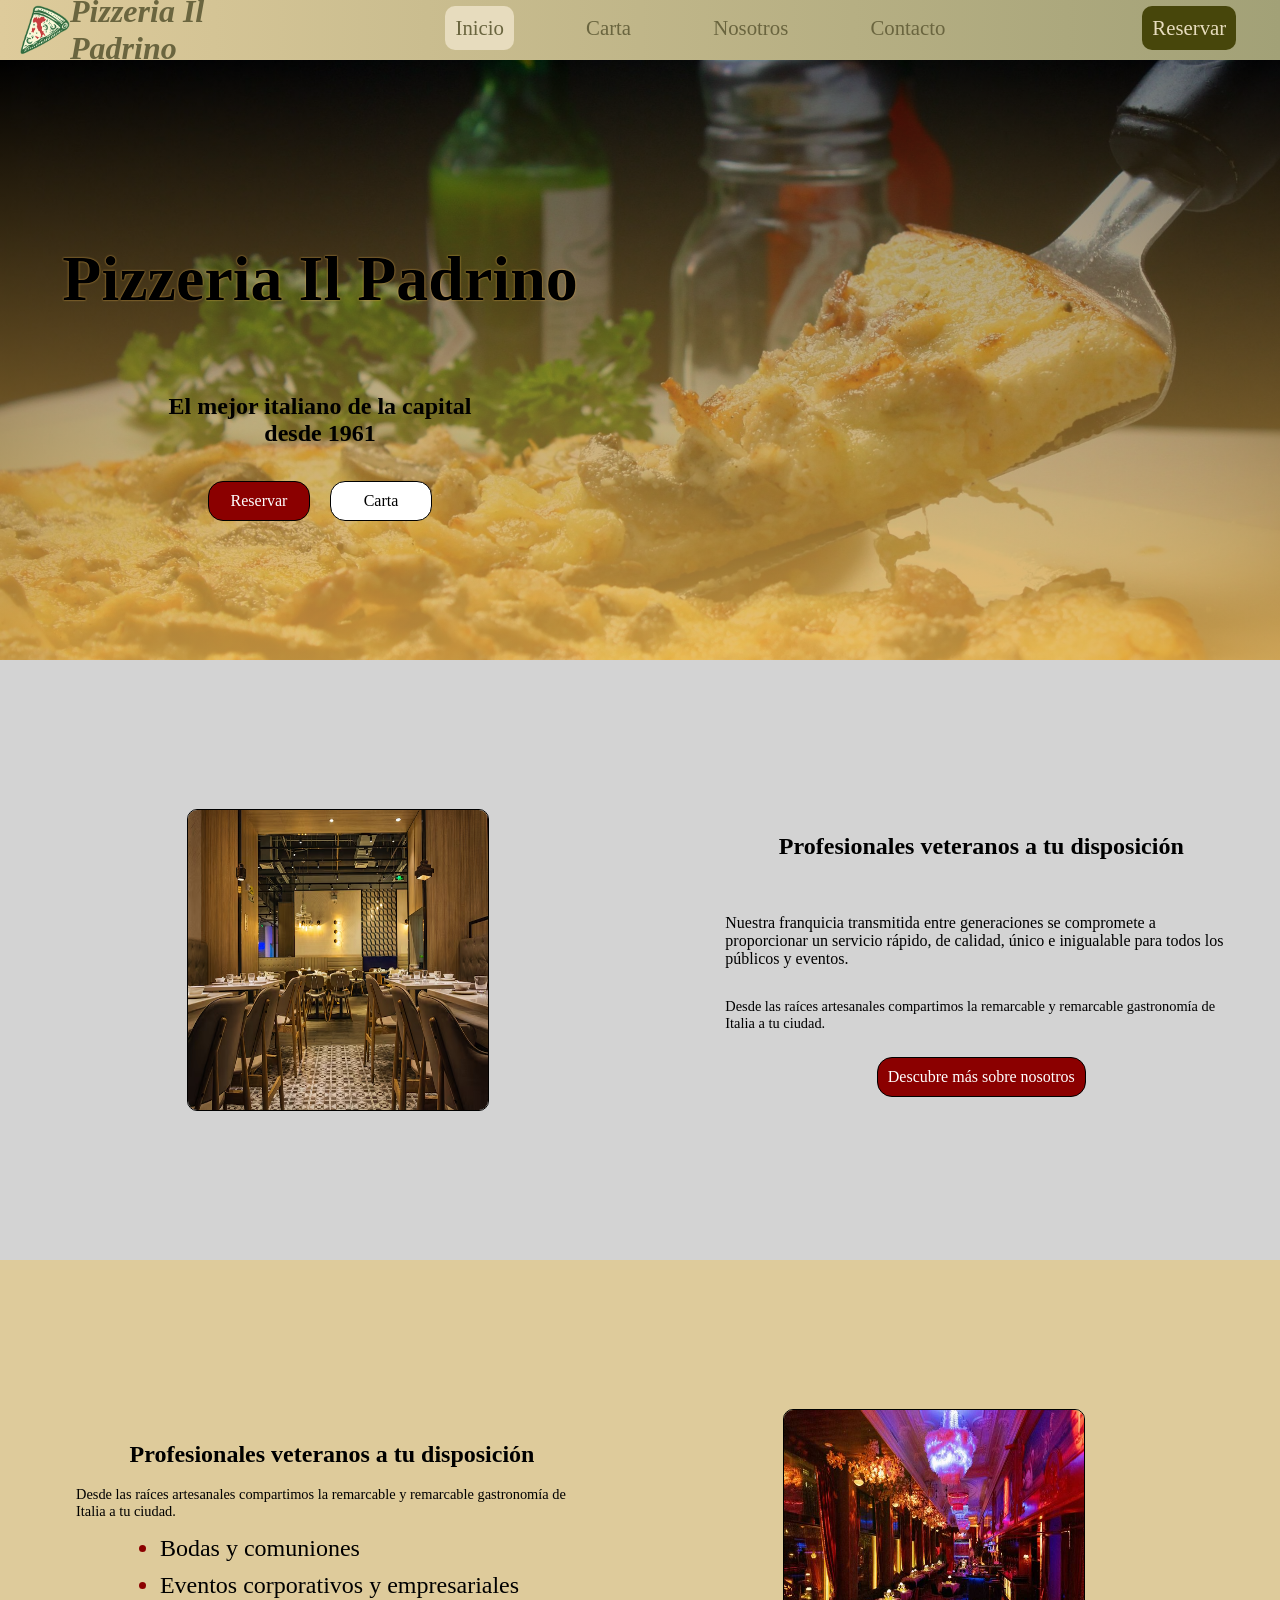
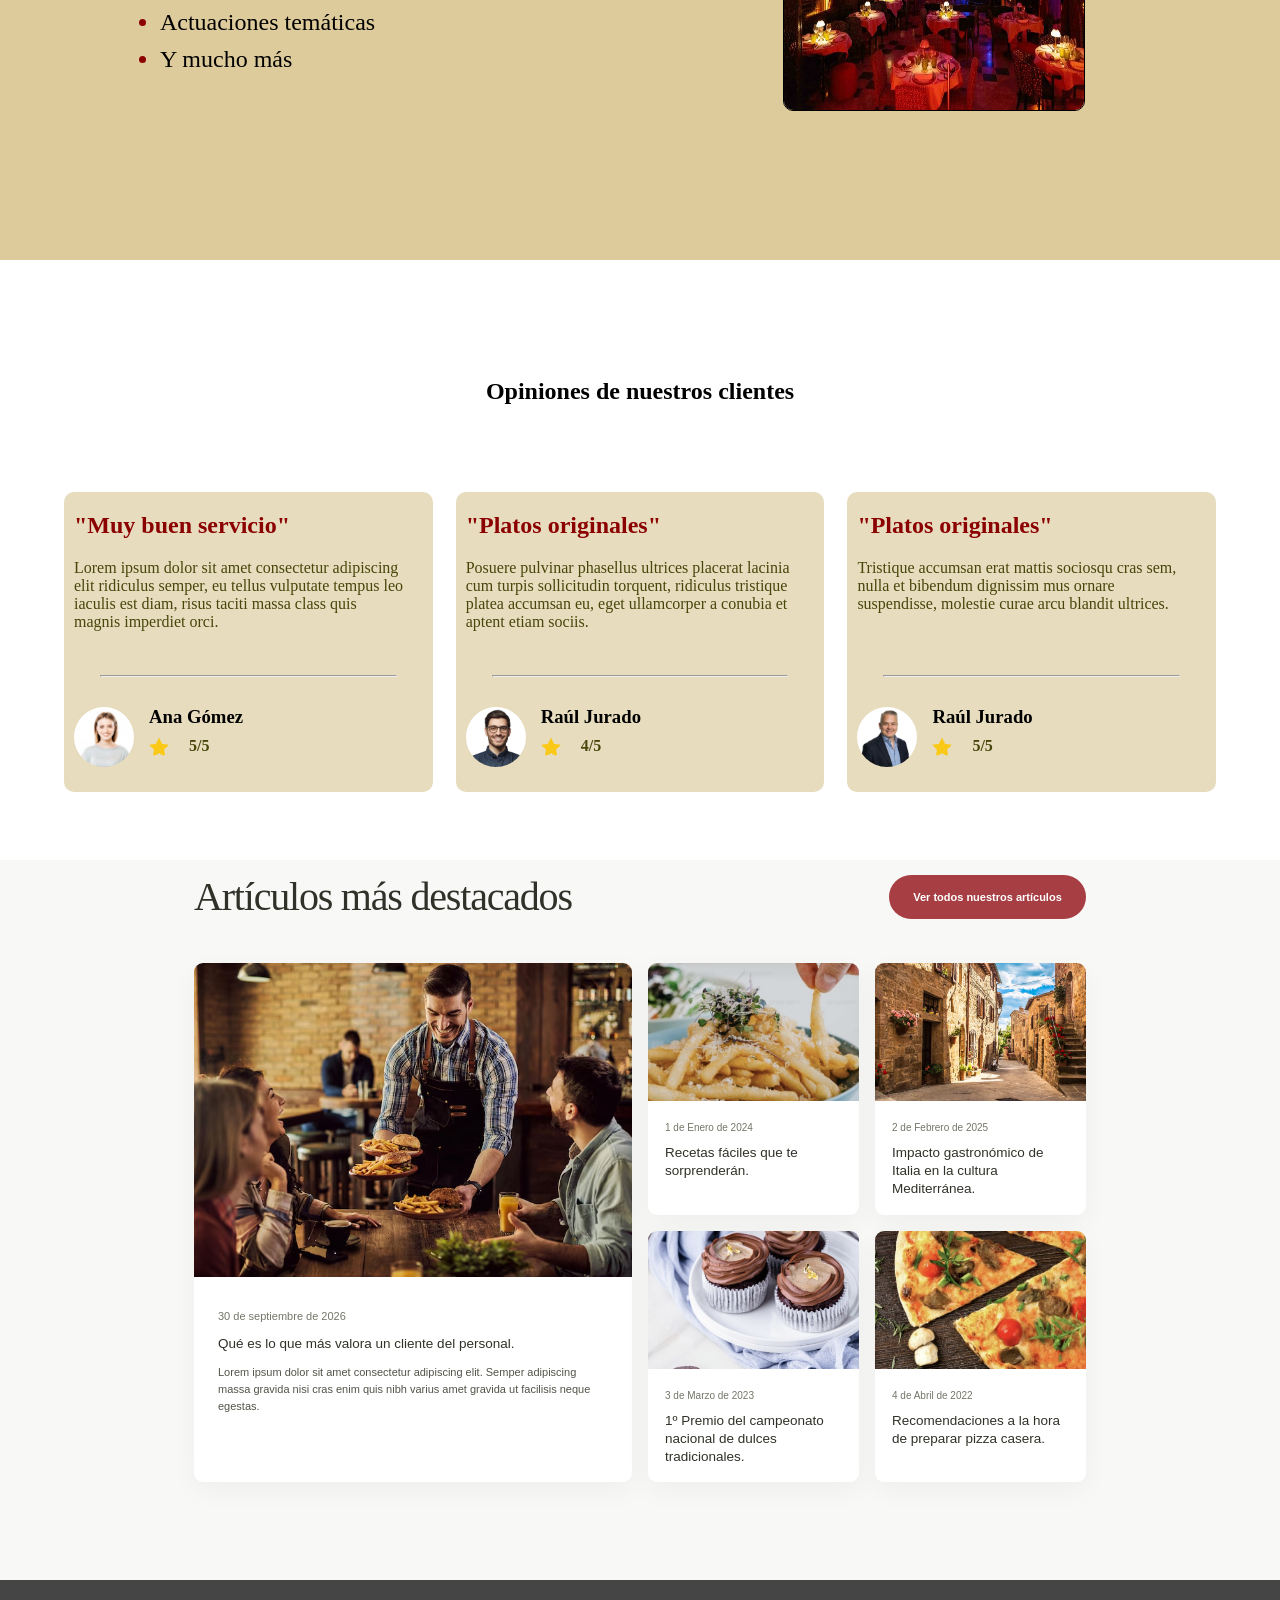
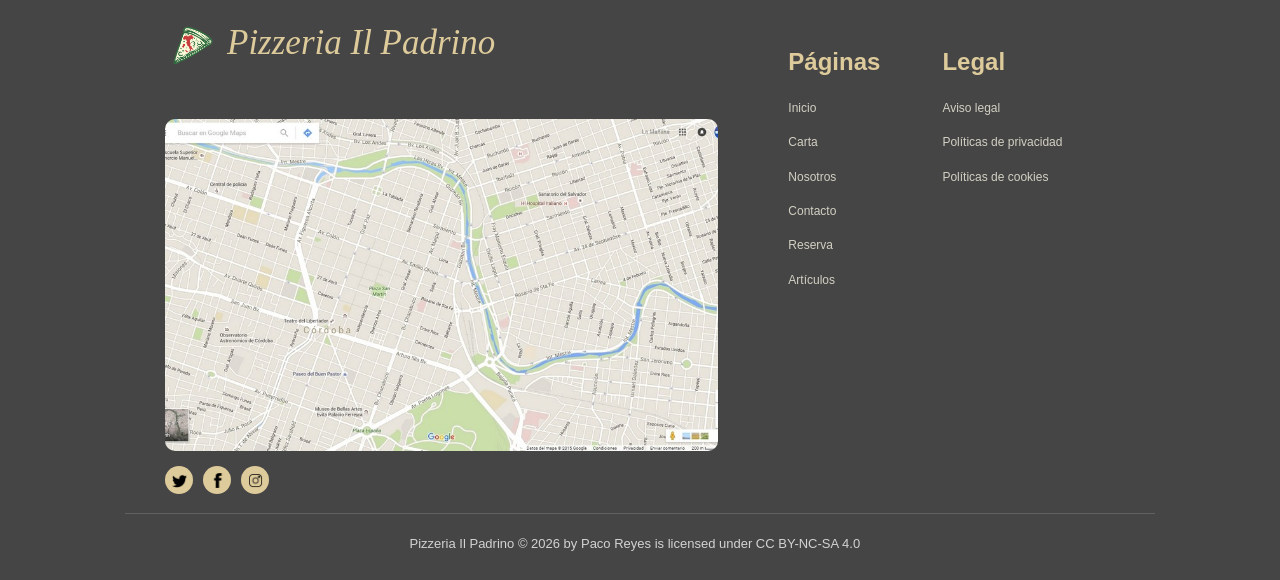
==== index.html @ aa8381fb "despite rename index" ====
<!DOCTYPE html>
<html lang="en">
<head>
    <meta charset="UTF-8">
    <meta name="viewport" content="width=device-width, initial-scale=1.0">
    <link rel="stylesheet" href="style.css">
    <link rel="icon" type="image/x-icon" href="./imgs/LogoCuadrado.ico">
    <title>Inicio</title>
</head>
<body>
    <header>
        <div class="logo">
            <img src="./imgs/LogoCuadrado.png" alt="logo">
            <h1><i>Pizzeria Il Padrino</i></h1>
        </div>
        <div class="menus">
            <ul class="horizontal">
                <li class="active"><a href="index.html">Inicio</a></li>
                <li><a href="detalles.html">Carta</a></li>
                <li><a href="tienda.html">Nosotros</a></li>
                <li>Contacto</li>
            </ul>
        </div>
        <div class="reserva">
            <button>Reservar</button>
        </div>
    </header>
    <main>
        <section id="hero">
            <div id="herobox">
                <h1>Pizzeria Il Padrino</h1>
                <p>El mejor italiano de la capital desde 1961</p>
                <div id="buttonbox">
                    <button style="background-color: darkred; color:white">Reservar</button>
                    <button style="background-color: white; color:black">Carta</button>
                </div>                
            </div>
        </section>





        <section id="seccion2">
            <div id="seccion2img">
                <img src="./imgs/interior-restaurante_1127-3392.avif" width="300px" height="300px">
            </div>
            <div id="seccion2text">
                <h1 style="font-weight: 800;">Profesionales veteranos a tu disposición</h2><BR>
                <p style="font-weight: 500;">Nuestra franquicia transmitida entre generaciones se compromete a proporcionar un servicio rápido, de calidad, único e inigualable para todos los públicos y eventos.</p>
                <p style="font-weight: 500; font-size: 0.9rem;">Desde las raíces artesanales compartimos la remarcable y remarcable gastronomía de Italia a tu ciudad.</p>
                <button style="background-color: darkred; color:white">Descubre más sobre nosotros</button>
            </div>
        </section>


        <section id="seccion3">
            <div id="seccion3text">
                <h1 style="font-weight: 800; margin-top: 20px;">Profesionales veteranos a tu disposición</h2><BR>
                <p style="font-weight: 500; margin-top: -20px; font-size: 0.9rem;">Desde las raíces artesanales compartimos la remarcable y remarcable gastronomía de Italia a tu ciudad.</p>
                <ul style="margin-top: -10px;">
                    <li>Bodas y comuniones</li>
                    <li>Eventos corporativos y empresariales</li>
                    <li>Actuaciones temáticas</li>
                    <li>Y mucho más</li>
                </ul>
            </div>
            <div id="seccion3img">
                <img src="./imgs/image.jpg" width="300px" height="300px">
            </div>
        </section>



        <section id="testimonio">
            <h1 style="margin-top: 50px;">Opiniones de nuestros clientes</h1>
            <div id="opiniones">

                <div class="opinion">
                    <h2>"Muy buen servicio"</h2>
                    <p>Lorem ipsum dolor sit amet consectetur adipiscing elit ridiculus semper, eu tellus vulputate tempus leo iaculis est diam, risus taciti massa class quis magnis imperdiet orci.</p>
                    <hr class="divider">
                    <div class="perfil">
                        <img src="./imgs/squareclose-up-portrait-smiling-young-woman-looking-camera_171337-17994.jpg">
                        <div class="perfil1">
                            <h3>Ana Gómez</h3>
                            <div class="perfil2">
                                <img src="./imgs/star_77949.png">
                                <p>5/5</p>
                            </div>
                        </div>
                    </div>
                </div>

                <div class="opinion">
                    <h2>"Platos originales"</h2>
                    <p>Posuere pulvinar phasellus ultrices placerat lacinia cum turpis sollicitudin torquent, ridiculus tristique platea accumsan eu, eget ullamcorper a conubia et aptent etiam sociis.</p>
                    <hr class="divider">
                    <div class="perfil">
                        <img src="./imgs/cuadrado360_F_285983211_MgoZj1sj9Rfou8GRHtCvHtdgyEMxGEFS.jpg">
                        <div class="perfil1">
                            <h3>Raúl Jurado</h3>
                            <div class="perfil2">
                                <img src="./imgs/star_77949.png">
                                <p>4/5</p>
                            </div>
                        </div>
                    </div>
                </div>
                <div class="opinion">
                    <h2>"Platos originales"</h2>
                    <p>Tristique accumsan erat mattis sociosqu cras sem, nulla et bibendum dignissim mus ornare suspendisse, molestie curae arcu blandit ultrices.</p>
                    <hr class="divider">
                    <div class="perfil">
                        <img src="./imgs/squarewhite-background-corporate-business-headshots-london-croydon-01-1024x682.jpg">
                        <div class="perfil1">
                            <h3>Raúl Jurado</h3>
                            <div class="perfil2">
                                <img src="./imgs/star_77949.png">
                                <p>5/5</p>
                            </div>
                        </div>
                    </div>
                </div>
            </div>
        </section>


        
        
        <section class="seccion-articulos">
        <div class="contenedor-articulos">
            <div class="cabecera-articulos">
            <h2>Artículos más destacados</h2>

            <a href="#" class="boton-articulos">
                Ver todos nuestros artículos
            </a>
        </div>

            <div class="contenido-articulos">

            <article class="articulo-principal">

                <a href="#" class="imagen-articulo">
                <img src="./imgs/camarero-feliz-sirviendo-comida-grupo-amigos-alegres-pub_637285-12525.avif" alt="">
                </a>

                <div class="contenido-tarjeta principal-texto">
                <time datetime="2026-09-30">
                    30 de septiembre de 2026
                </time>

                <h3>
                    <a href="#">
                    Qué es lo que más valora un cliente del personal.
                    </a>
                </h3>

                <p>
                    Lorem ipsum dolor sit amet consectetur adipiscing elit.
                    Semper adipiscing massa gravida nisi cras enim quis nibh
                    varius amet gravida ut facilisis neque egestas.
                </p>
                </div>

            </article>

            <div class="lista-articulos">

                <article class="tarjeta-articulo">
                <a href="#" class="imagen-articulo">
                    <img src="./imgs/Captura de pantalla 2026-10-11 110244.png" alt="">
                </a>

                <div class="contenido-tarjeta">
                    <time datetime="2024-01-01">1 de Enero de 2024</time>
                    <h3>
                    <a href="#">Recetas fáciles que te sorprenderán.</a>
                    </h3>
                </div>
                </article>

                <article class="tarjeta-articulo">
                <a href="#" class="imagen-articulo">
                    <img src="./imgs/3200x1800_regioni_italiane_primavera_hub-2.webp" alt="">
                </a>

                <div class="contenido-tarjeta">
                    <time datetime="2025-02-02">2 de Febrero de 2025</time>
                    <h3>
                    <a href="#">
                        Impacto gastronómico de Italia en la cultura Mediterránea.
                    </a>
                    </h3>
                </div>
                </article>

                <article class="tarjeta-articulo">
                <a href="#" class="imagen-articulo">
                    <img src="./imgs/Captura de pantalla 2026-10-11 110421.png" alt="">
                </a>

                <div class="contenido-tarjeta">
                    <time datetime="2023-03-03">3 de Marzo de 2023</time>
                    <h3>
                    <a href="#">
                        1º Premio del campeonato nacional de dulces tradicionales.
                    </a>
                    </h3>
                </div>
                </article>

                <article class="tarjeta-articulo">
                <a href="#" class="imagen-articulo">
                    <img src="./imgs/Captura de pantalla 2026-10-11 110543.png" alt="">
                </a>

                <div class="contenido-tarjeta">
                    <time datetime="2022-04-04">4 de Abril de 2022</time>
                    <h3>
                    <a href="#">
                        Recomendaciones a la hora de preparar pizza casera.
                    </a>
                    </h3>
                </div>
                </article>

            </div>
            </div>
        </div>
        </section>




    </main>

    
    <footer class="footer-pizzeria">

    <div class="footer-contenedor">
        <div class="footer-contenido">
        <div class="footer-marca">

            <a href="#" class="footer-logo">
            <img src="./imgs/LogoCuadrado.png" alt="Logo de Pizzeria Il Padrino">
            <p>Pizzeria Il Padrino</p>
            </a>

            <div class="footer-mapa">
            <img src="./imgs/google-maps.jpg" alt="Ubicación de la pizzería">
            </div>

            <div class="footer-redes">

            <a href="#" class="footer-red">
                <img src="./imgs/TWITTER_icon-icons.com_65486.png" width="15px" height="15px">

            </a>

            <a href="#" class="footer-red">
                <img src="./imgs/FB_icon-icons.com_65484.png" width="15px" height="15px">
            </a>

            <a href="#" class="footer-red">
                <img src="./imgs/instagram_icon_125245.png" width="15px" height="15px">
            </a>

            </div>
        </div>

        <div class="footer-enlaces">

            <div class="footer-columna">
            <h3>Páginas</h3>

            <nav aria-label="Páginas">
                <a href="index.html">Inicio</a>
                <a href="detalles.html">Carta</a>
                <a href="tienda.html">Nosotros</a>
                <a href="#">Contacto</a>
                <a href="#">Reserva</a>
                <a href="#">Artículos</a>
            </nav>
            </div>

            <div class="footer-columna">
            <h3>Legal</h3>

            <nav aria-label="Información legal">
                <a href="#">Aviso legal</a>
                <a href="#">Políticas de privacidad</a>
                <a href="#">Políticas de cookies</a>
            </nav>
            </div>

        </div>

        </div>

        <div class="footer-inferior">
        <p><a href="https://pizzeriailpadrino.es">Pizzeria Il Padrino</a> © 2026 by <a href="https://github.com/fru-17">Paco Reyes</a> is licensed under <a href="https://creativecommons.org/licenses/by-nc-sa/4.0/">CC BY-NC-SA 4.0</a><img src="https://mirrors.creativecommons.org/presskit/icons/cc.svg" alt="" style="max-width: 1em;max-height:1em;margin-left: .2em;"><img src="https://mirrors.creativecommons.org/presskit/icons/by.svg" alt="" style="max-width: 1em;max-height:1em;margin-left: .2em;"><img src="https://mirrors.creativecommons.org/presskit/icons/nc.svg" alt="" style="max-width: 1em;max-height:1em;margin-left: .2em;"><img src="https://mirrors.creativecommons.org/presskit/icons/sa.svg" alt="" style="max-width: 1em;max-height:1em;margin-left: .2em;"></p>
        </div>

    </div>

    </footer>

</body>
</html>
---- style.css ----
:root { /*esto es una variable, me puede servir para determinar la paleta*/
  --wyellow: #e7dcbe;
  --lyellow: #DECB9B;
  --myellow: #a2a177;
  --dyellow: #47460B;
  --orange: #e5af4ce2;
  --crema: #fbfae9;
  --blanco: #ffffff;
  --fondo-claro: #fafaf8;
  --texto: #24231f;
  --texto-suave: #6f6d65;
  --rojo: #a63c3b;
  --borde: #deddd6;
  --color-text: #34362c;
  --color-muted: #77766d;
  --color-gold: #b9a64d;
  --color-red: #a20d13;
  --color-border: #e8e6de;
  --font-title: "Playfair Display", Georgia, serif;
  --font-body: "DM Sans", Arial, sans-serif;
  --ancho-maximo: 1060px;
}

a {
  all: unset;
  text-decoration: none;
}

.active {
  background-color: var(--wyellow);
  border-radius: 10px;
  padding: 10px;
  margin-left: -5px;
  margin-right: -5px;
  margin-top: 0px;
}

.menus li:hover {
  background-color: var(--dyellow);
  border-radius: 10px;
  padding: 10px;
  margin-left: -5px;
  margin-right: -5px;
  margin-top: 0px;
  color: var(--wyellow);
}

body {
  display: grid;
  min-height: 100vh;
  grid-template-rows: auto 1fr auto;
  width: 100%;
  /*margin-top: -8px;
  margin-left: -8px;*/
  margin: 0px;
}

header {
  background-image: linear-gradient(to right, var(--lyellow), var(--myellow));
  color: rgb(106, 101, 63);
  height: 60px;
  display: flex;
  /*margin: 8px;*/
}

footer {
  background-color: gray;
  /*margin:-8px;*/
}

.logo {
  display: flex;
  align-items: center;
  padding-left: 10px;
  justify-content: flex-start;
  width: 25%;
  height: 100%;
  min-width: 220px;
  /*
      background-color: red;
  */
}

.logo img {
  width: 80%;
  height: 80px;
}

.menus {
  display: flex;
  align-items: center;
  justify-content: center;
  width: 65%;
  height: 100%;
  /*
  background-color: orange;
  */
}

.logo img {
  padding-left: 10px;
  width: 50px;
  height: 50px;
  display: flex;
}

.horizontal {
  display: flex;
  justify-content: space-between;
  flex-wrap: nowrap;
  list-style-type: none;
  min-width: 200px;
  max-width: 500px;
  width: 100%;
}

.reserva {
  display: flex;
  justify-content: center;
  align-items: center;
  width: 15%;
  min-width: 100px;
  /*
  background-color: aqua;
  */
}

li {
  margin: 5px;
  margin-top: 10px;
}

ul {
  margin-left: -50px;
  font-size: 1.3rem;
  font-weight: 400;
}

header button {
  all: unset;
  background-color: var(--dyellow);
  color: var(--wyellow);
  border-radius: 10px;
  padding: 10px;
  font-size: 1.3rem;
  font-weight: 400;
  margin-top: -5px;
}

header button:hover {
  /*all:unset;*/
  background-color: var(--lyellow);
  color: var(--dyellow);
  /*border-radius: 10px;
  padding: 10px;
  font-size: 1.3rem;
  font-weight:400;
  margin-top: -5px;*/
  cursor: pointer;
}

.menus li {
  cursor: pointer;
}

/* HERO */
#hero {
  background-image: linear-gradient(rgba(0, 0, 0, 0.4), rgba(229, 175, 76, 0.8)), url(./imgs/joshuemd-pizza-329523_1920.jpg);
  background-size: cover;
  height: 600px;
  font-weight: 800;
}

#herobox {
  width: 50%;
  height: 100%;
  /*background-color: red;*/
  display: flex;
  justify-content: center;
  align-items: center;
  flex-direction: column;
}

#hero h1 {
  text-align: center;
  text-shadow: 0px 0px 2px rgb(229, 175, 76);
  font-size: 4rem;
}

#hero p {
  width: 50%;
  text-align: center;
  font-size: 1.5rem;
}

#buttonbox {
  display: flex;
  flex-direction: row;
  justify-content: center;
  width: 100%;
}

main button {
  all: unset;
  background-color: var(--dyellow);
  color: var(--wyellow);
  border-radius: 10px;
  padding: 10px;
  font-size: 1em;
  font-weight: 400;
  margin: 10px;
  text-align: center;
  min-width: 80px;
  border-radius: 15px;
  border: black 1.5px solid;
}

/* Seccion 2*/
#seccion2 {
  background-color: lightgray;
  background-size: cover;
  height: 600px;
  font-weight: 800;
  display: flex;
  justify-content: space-evenly;
}

#seccion2img {
  display: flex;
  justify-content: center;
  align-items: center;
  width: 50%;
}

#seccion2img img {
  border-radius: 10px;
  border: 1px black solid;
  margin-left: -50px;
}

#seccion2text {
  display: flex;
  justify-content: center;
  align-items: center;
  width: 40%;
  flex-direction: column;
}

/* Seccion 3 */
#seccion3 {
  background-color: var(--lyellow);
  background-size: cover;
  height: 600px;
  font-weight: 800;
  display: flex;
  justify-content: space-evenly;
}

#seccion3 li::marker {
  color: darkred;
}

#seccion3 li {
  font-size: 1.5rem;
  font-weight: 500;
  margin-left: 30px;
}

#seccion3img {
  display: flex;
  justify-content: center;
  align-items: center;
  width: 50%;
}

#seccion3img img {
  border-radius: 10px;
  border: 1px black solid;
}

#seccion3text {
  display: flex;
  justify-content: center;
  align-items: center;
  width: 40%;
  flex-direction: column;
  margin-left: 50px;
}

/* Testimonios */
#testimonio {
  background-color: white;
  background-size: cover;
  height: 600px;
  font-weight: 800;
  display: flex;
  justify-content: space-evenly;
  align-items: center;
  flex-direction: column;
  text-align: center;
}

#opiniones {
  display: flex;
  justify-content: space-between;
  align-items: center;
  width: 90%;
}

.opinion {
  background-color: var(--wyellow);
  border-radius: 10px;
  width: 32%;
  height: 300px;
}

.opinion h2 {
  color: darkred;
  margin-left: 10px;
  width: 90%;
  text-align: start;
}

.opinion p {
  font-weight: 400;
  margin-left: 10px;
  width: 90%;
  text-align: start;
  color: var(--dyellow);
}

.divider {
  border-top: 1px --lyellow solid;
  width: 80%;
}

.perfil {
  display: flex;
  flex-direction: row;
  margin-left: 10px;
  margin-top: 30px;
  min-width: 300px;
}

.opinion img {
  width: 60px;
  height: 60px;
  border-radius: 100%;
}

.opinion p {
  height: 100px;
}

.perfil1 {
  display: flex;
  flex-direction: column;
  margin-top: -20px;
  margin-left: 15px;
}

.perfil2 {
  display: flex;
  flex-direction: row;
  justify-content: start;
}

.perfil2 img {
  max-width: 20px;
  max-height: 20px;
  margin-top: -10px;
  object-fit: contain;
}

.perfil2 p {
  margin-top: -10px;
  margin-left: 20px;
  font-weight: 600;
}

/*Articulos*/
.seccion-articulos {
  width: 100%;
  padding: 15px 0 6px;
  background: #f8f8f6;
  color: #303128;
  font-family: Arial, Helvetica, sans-serif;
  box-sizing: border-box;
  height: 720px;
}

.contenedor-articulos {
  width: 892px;
  margin: 0 auto;
}

.cabecera-articulos {
  display: flex;
  justify-content: space-between;
  align-items: center;
  margin-bottom: 44px;
}

.cabecera-articulos h2 {
  margin: 0;
  font-family: Georgia, "Times New Roman", serif;
  font-size: 40px;
  line-height: 1.1;
  font-weight: 500;
  letter-spacing: -1.2px;
}

.boton-articulos {
  display: flex;
  align-items: center;
  justify-content: center;
  width: 197px;
  height: 44px;
  flex-shrink: 0;
  border-radius: 30px;
  background: #a63e43;
  color: #fff;
  text-decoration: none;
  font-size: 11px;
  font-weight: 700;
}

.boton-articulos:hover {
  background: #853035;
}

.contenido-articulos {
  display: flex;
  align-items: stretch;
  gap: 16px;
  width: 100%;
}

.articulo-principal {
  flex: 0 0 438px;
  min-width: 0;
  display: flex;
  flex-direction: column;
  overflow: hidden;
  background: #fff;
  border-radius: 9px;
  box-shadow: 0 8px 28px rgba(0, 0, 0, 0.045);
}

.lista-articulos {
  flex: 1;
  min-width: 0;
  display: flex;
  flex-wrap: wrap;
  align-content: space-between;
  column-gap: 16px;
  row-gap: 16px;
}

.tarjeta-articulo {
  flex: 0 0 calc((100% - 16px) / 2);
  min-width: 0;
  display: flex;
  flex-direction: column;
  align-self: stretch;
  overflow: hidden;
  background: #fff;
  border-radius: 9px;
  box-shadow: 0 8px 28px rgba(0, 0, 0, 0.045);
}

.imagen-articulo {
  display: block;
  width: 100%;
  overflow: hidden;
  flex-shrink: 0;
  background: #e9e5dd;
}

.imagen-articulo img {
  display: block;
  width: 100%;
  height: 100%;
  object-fit: cover;
}

.articulo-principal .imagen-articulo {
  height: 314px;
}

.tarjeta-articulo .imagen-articulo {
  height: 138px;
}

.contenido-tarjeta {
  padding: 20px 17px 16px;
}

.contenido-tarjeta time {
  display: block;
  margin-bottom: 10px;
  color: #747568;
  font-size: 10px;
  line-height: 1.3;
}

.contenido-tarjeta h3 {
  margin: 0;
  font-size: 13.5px;
  font-weight: 500;
  line-height: 1.35;
}

.contenido-tarjeta h3 a {
  color: inherit;
  text-decoration: none;
}

.contenido-tarjeta h3 a:hover {
  color: #a63e43;
}

.principal-texto {
  flex: 1;
  padding: 32px 24px 24px;
}

.principal-texto time {
  margin-bottom: 12px;
  font-size: 11px;
}

.principal-texto h3 {
  margin-bottom: 10px;
  font-size: 13.5px;
  line-height: 1.4;
}

.principal-texto p {
  margin: 0;
  color: #535349;
  font-size: 11px;
  line-height: 1.55;
}

/* Footer */
.footer-pizzeria {
  width: 100%;
  height: 600px;
  padding: 42px 0 0;
  background-color: #454545;
  color: #d3d0c3;
  font-family: Arial, Helvetica, sans-serif;
  box-sizing: border-box;
}

.footer-contenedor {
  width: 1030px;
  margin: 0 auto;
}

.footer-contenido {
  display: flex;
  align-items: flex-start;
  justify-content: space-between;
  gap: 70px;
}

.footer-marca {
  margin-left: 40px;
}

.footer-logo {
  display: flex;
  align-items: center;
  gap: 14px;
  width: fit-content;
  margin: 0 0 20px 8px;
  color: var(--lyellow);
  text-decoration: none;
}

.footer-logo img {
  display: block;
  width: 40px;
  height: 40px;
  object-fit: contain;
  margin-top: -30px;
}

.footer-logo p {
  font-family: Georgia, "Playfair display", serif;
  font-size: 35px;
  font-style: italic;
  font-weight: 500;
  line-height: 1.2;
  margin-top: 0px;
}

.footer-mapa {
  width: 100%;
  height: 332px;
  overflow: hidden;
  border-radius: 10px;
}

.footer-mapa img {
  display: block;
  width: 100%;
  height: 100%;
  object-fit: cover;
}

.footer-redes {
  display: flex;
  align-items: center;
  gap: 10px;
  margin-top: 15px;
}

.footer-red {
  display: flex;
  align-items: center;
  justify-content: center;
  width: 28px;
  height: 28px;
  border-radius: 50%;
  background-color: var(--lyellow);
}

.footer-red:hover {
  background-color: var(--myellow);
}

.footer-red svg {
  display: block;
  width: 15px;
  height: 15px;
}

.footer-enlaces {
  display: flex;
  align-items: flex-start;
  gap: 62px;
  flex: 1;
  padding-top: 0;
}

.footer-columna h3 {
  margin-top: 26px;
  color: var(--lyellow);
  font-size: 24px;
  font-weight: 700;
  line-height: 1.2;
}

.footer-columna nav {
  display: flex;
  flex-direction: column;
  align-items: flex-start;
  gap: 20px;
}

.footer-columna nav a {
  color: #d3d0c3;
  font-size: 12px;
  line-height: 1.2;
  text-decoration: none;
}

.footer-columna nav a:hover {
  color: #e6d99a;
}

.footer-inferior {
  margin-top: 19px;
  padding: 20px 0 0;
  border-top: 1px solid #606060;
  text-align: center;
}

.footer-inferior p {
  margin: 0;
  color: lightgray;
  font-size: 13px;
  line-height: 1.5;
}

.login-contenedor{
    background-color: #47460B;
    width: 100%;
    height: 800px;
    margin-top: -16px;
}

/*# sourceMappingURL=style.css.map */
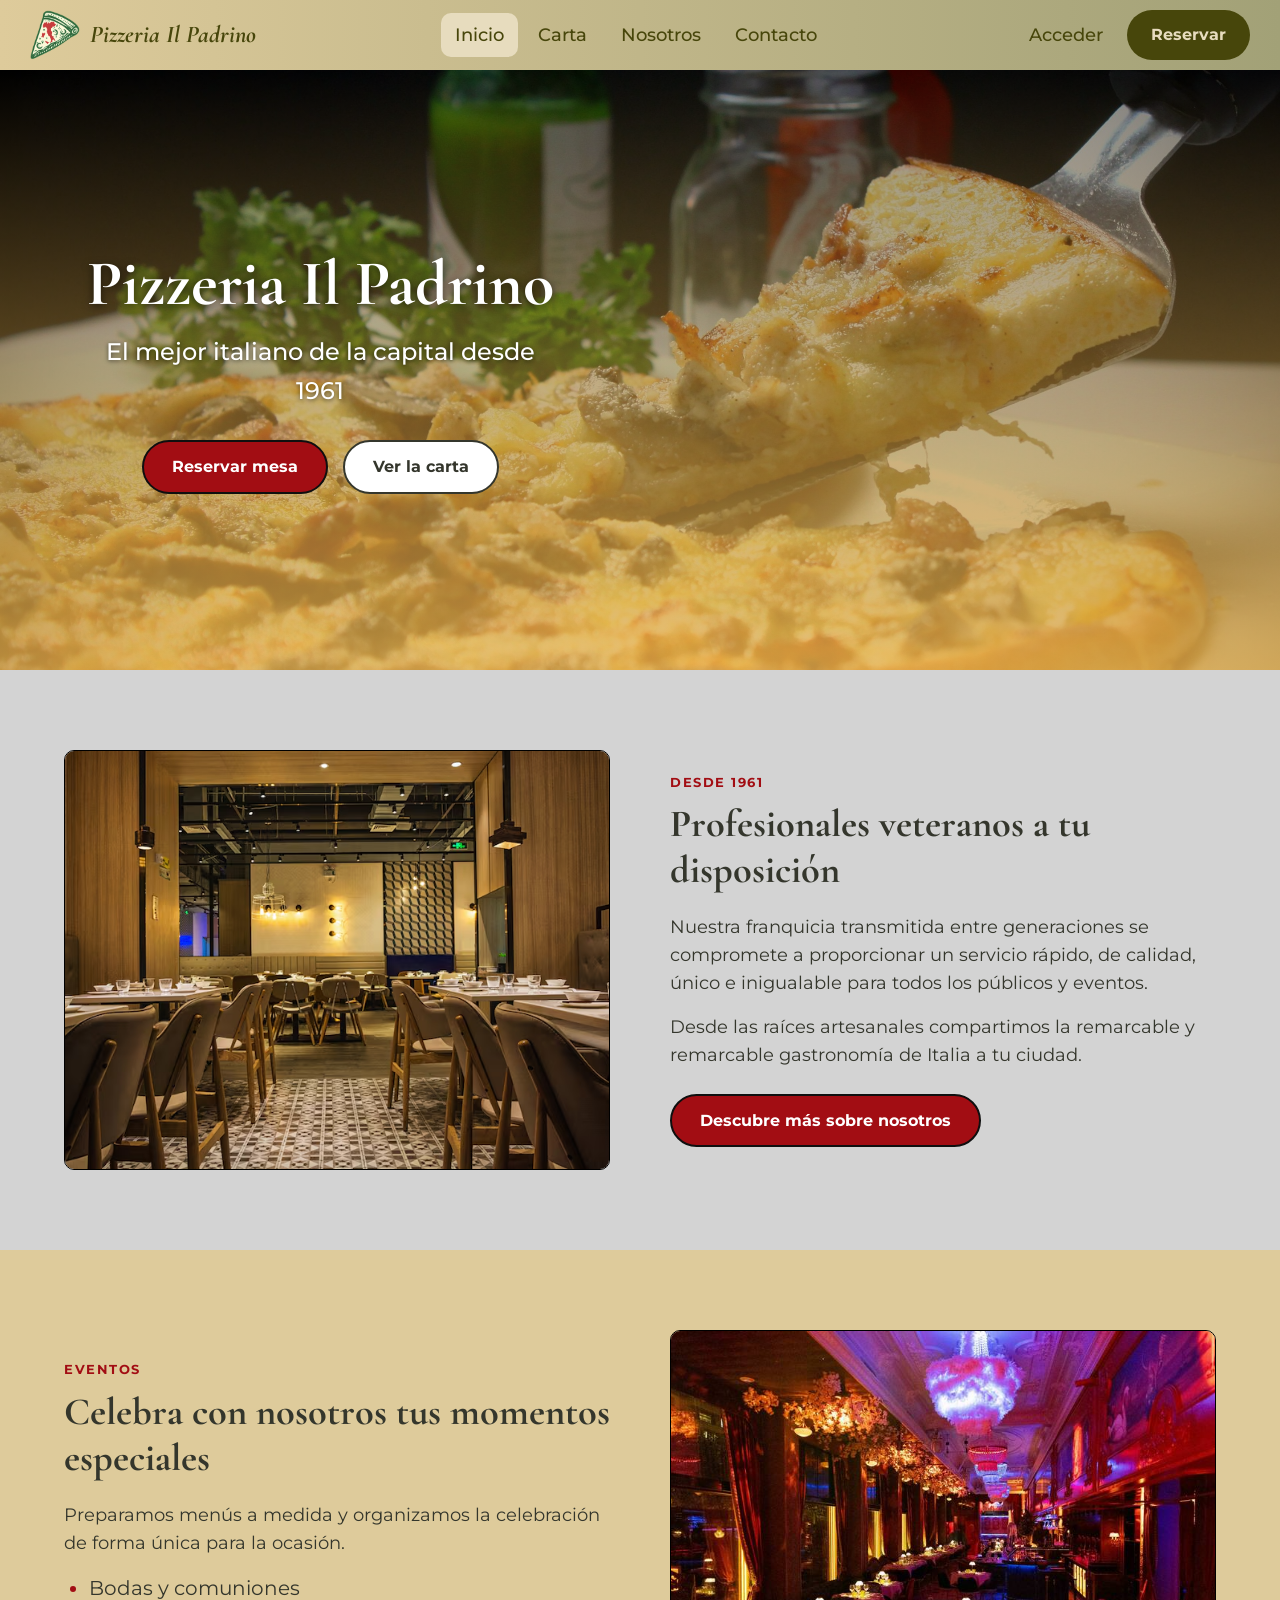
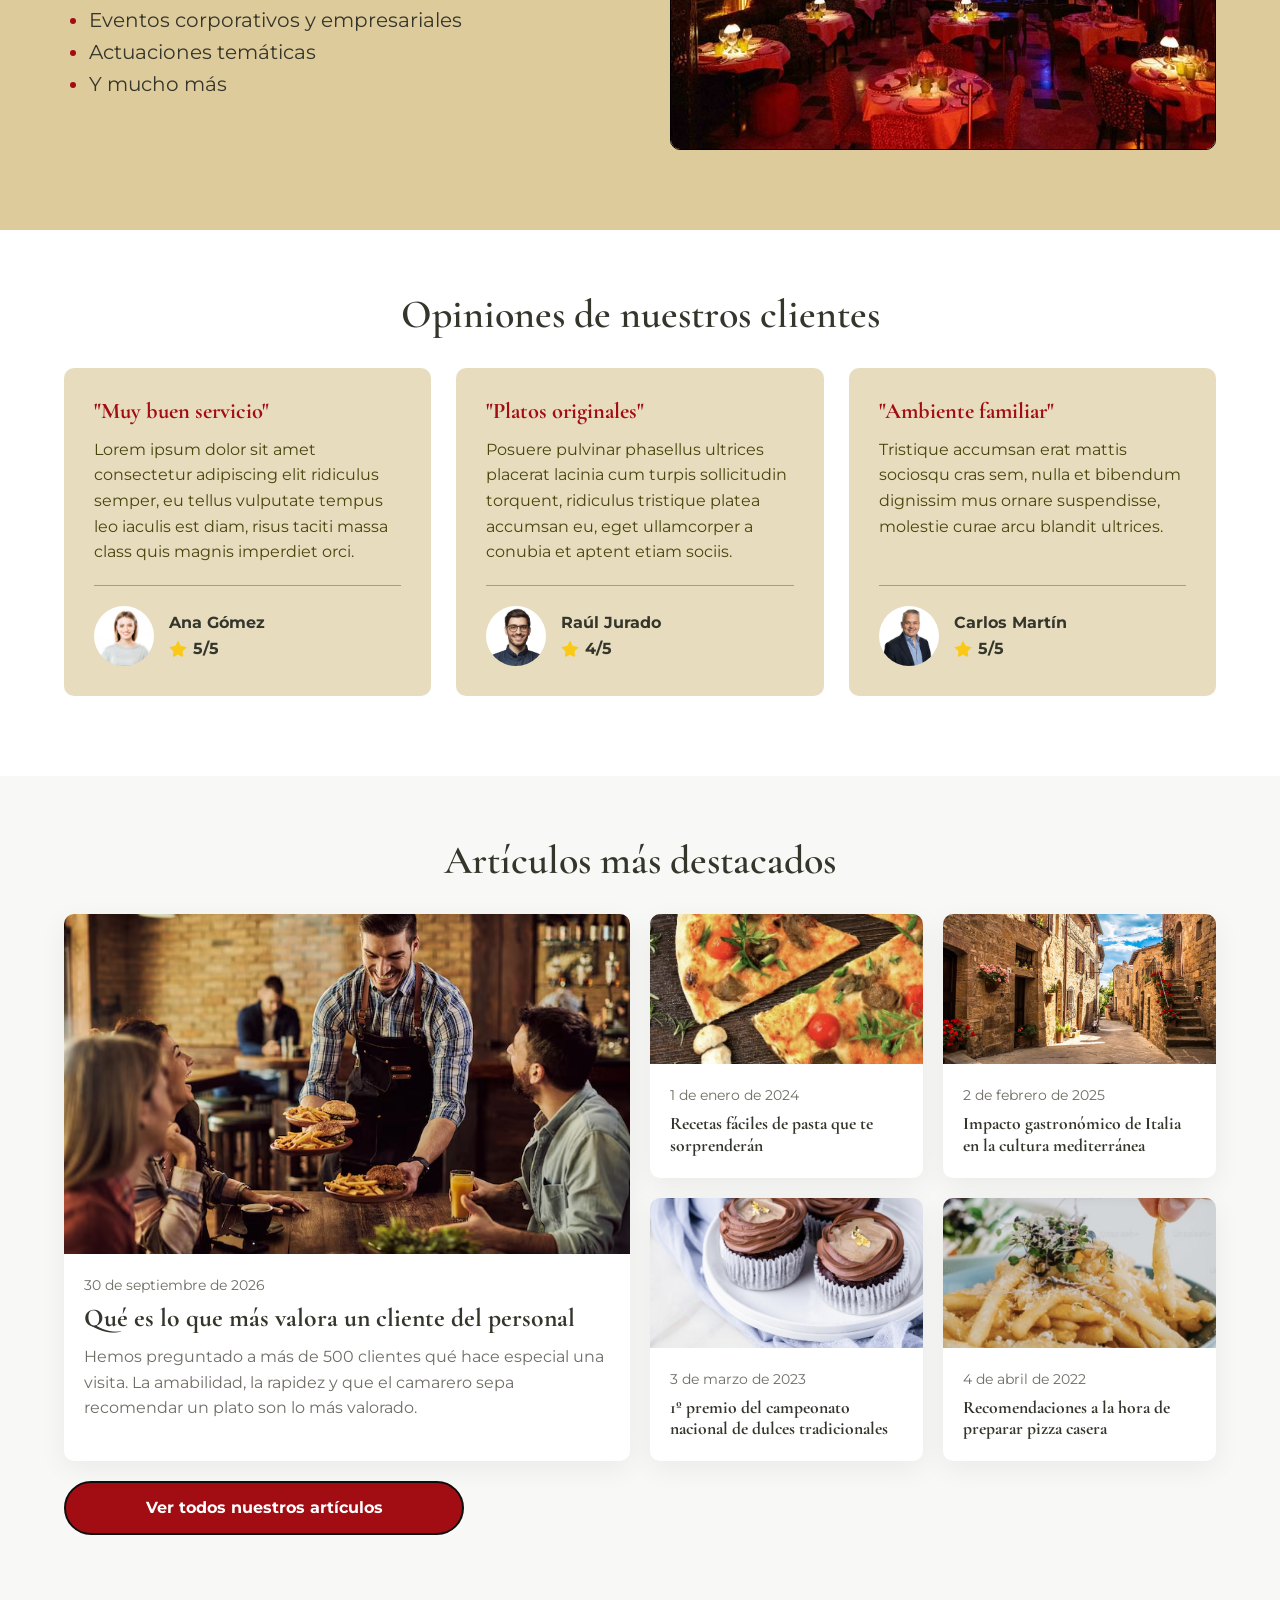
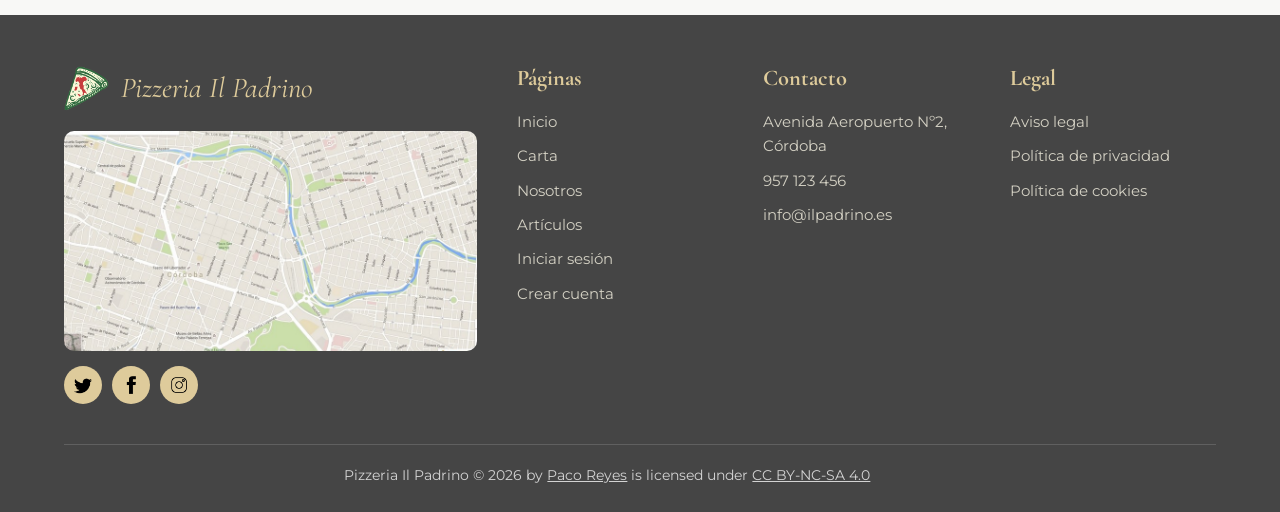
==== commit 51ed946b: "Subida practica6" ====
--- a/index.html
+++ b/index.html
@@ -1,311 +1,238 @@
 <!DOCTYPE html>
-<html lang="en">
+<html lang="es">
 <head>
     <meta charset="UTF-8">
     <meta name="viewport" content="width=device-width, initial-scale=1.0">
+    <title>Inicio | Pizzeria Il Padrino</title>
+    <link rel="icon" type="image/x-icon" href="./imgs/LogoCuadrado.ico">
+    <link rel="preconnect" href="https://fonts.googleapis.com">
+    <link rel="preconnect" href="https://fonts.gstatic.com" crossorigin>
+    <link href="https://fonts.googleapis.com/css2?family=Cormorant+Garamond:wght@400;500;600;700&family=Montserrat:wght@400;500;600;700&display=swap" rel="stylesheet">
     <link rel="stylesheet" href="style.css">
-    <link rel="icon" type="image/x-icon" href="./imgs/LogoCuadrado.ico">
-    <title>Inicio</title>
 </head>
 <body>
-    <header>
-        <div class="logo">
-            <img src="./imgs/LogoCuadrado.png" alt="logo">
-            <h1><i>Pizzeria Il Padrino</i></h1>
-        </div>
-        <div class="menus">
-            <ul class="horizontal">
-                <li class="active"><a href="index.html">Inicio</a></li>
-                <li><a href="detalles.html">Carta</a></li>
-                <li><a href="tienda.html">Nosotros</a></li>
-                <li>Contacto</li>
+    <audio autoplay loop hidden><source src="./media/musica.mp3"></audio>
+
+    <header class="cabecera">
+        <a href="index.html" class="logo">
+            <img src="./imgs/LogoCuadrado.png">
+            <span>Pizzeria Il Padrino</span>
+        </a>
+
+        <nav class="menu">
+            <ul>
+                <li><a href="index.html" class="activo">Inicio</a></li>
+                <li><a href="tienda.html">Carta</a></li>
+                <li><a href="nosotros.html">Nosotros</a></li>
+                <li><a href="#contacto">Contacto</a></li>
             </ul>
-        </div>
-        <div class="reserva">
-            <button>Reservar</button>
+        </nav>
+
+        <div class="cabecera-acciones">
+            <a href="login.html" class="enlace-acceso">Acceder</a>
+            <a href="#contacto" class="boton boton-oscuro">Reservar</a>
         </div>
     </header>
+
     <main>
-        <section id="hero">
-            <div id="herobox">
+
+        <section class="hero">
+            <div class="hero-caja">
                 <h1>Pizzeria Il Padrino</h1>
                 <p>El mejor italiano de la capital desde 1961</p>
-                <div id="buttonbox">
-                    <button style="background-color: darkred; color:white">Reservar</button>
-                    <button style="background-color: white; color:black">Carta</button>
-                </div>                
-            </div>
-        </section>
-
-
-
-
-
-        <section id="seccion2">
-            <div id="seccion2img">
-                <img src="./imgs/interior-restaurante_1127-3392.avif" width="300px" height="300px">
-            </div>
-            <div id="seccion2text">
-                <h1 style="font-weight: 800;">Profesionales veteranos a tu disposición</h2><BR>
-                <p style="font-weight: 500;">Nuestra franquicia transmitida entre generaciones se compromete a proporcionar un servicio rápido, de calidad, único e inigualable para todos los públicos y eventos.</p>
-                <p style="font-weight: 500; font-size: 0.9rem;">Desde las raíces artesanales compartimos la remarcable y remarcable gastronomía de Italia a tu ciudad.</p>
-                <button style="background-color: darkred; color:white">Descubre más sobre nosotros</button>
-            </div>
-        </section>
-
-
-        <section id="seccion3">
-            <div id="seccion3text">
-                <h1 style="font-weight: 800; margin-top: 20px;">Profesionales veteranos a tu disposición</h2><BR>
-                <p style="font-weight: 500; margin-top: -20px; font-size: 0.9rem;">Desde las raíces artesanales compartimos la remarcable y remarcable gastronomía de Italia a tu ciudad.</p>
-                <ul style="margin-top: -10px;">
-                    <li>Bodas y comuniones</li>
-                    <li>Eventos corporativos y empresariales</li>
-                    <li>Actuaciones temáticas</li>
-                    <li>Y mucho más</li>
-                </ul>
-            </div>
-            <div id="seccion3img">
-                <img src="./imgs/image.jpg" width="300px" height="300px">
-            </div>
-        </section>
-
-
-
-        <section id="testimonio">
-            <h1 style="margin-top: 50px;">Opiniones de nuestros clientes</h1>
-            <div id="opiniones">
-
-                <div class="opinion">
-                    <h2>"Muy buen servicio"</h2>
-                    <p>Lorem ipsum dolor sit amet consectetur adipiscing elit ridiculus semper, eu tellus vulputate tempus leo iaculis est diam, risus taciti massa class quis magnis imperdiet orci.</p>
-                    <hr class="divider">
-                    <div class="perfil">
-                        <img src="./imgs/squareclose-up-portrait-smiling-young-woman-looking-camera_171337-17994.jpg">
-                        <div class="perfil1">
-                            <h3>Ana Gómez</h3>
-                            <div class="perfil2">
-                                <img src="./imgs/star_77949.png">
-                                <p>5/5</p>
-                            </div>
-                        </div>
+                <div class="hero-botones">
+                    <a href="#contacto" class="boton boton-rojo">Reservar mesa</a>
+                    <a href="tienda.html" class="boton boton-blanco">Ver la carta</a>
+                </div>
+            </div>
+        </section>
+
+        <section class="seccion seccion2">
+            <div class="contenedor seccion-contenido">
+                <img src="./imgs/interior-restaurante_1127-3392.avif">
+                <div>
+                    <span class="etiqueta">Desde 1961</span>
+                    <h2>Profesionales veteranos a tu disposición</h2>
+                    <p>Nuestra franquicia transmitida entre generaciones se compromete a proporcionar un servicio rápido, de calidad, único e inigualable para todos los públicos y eventos.</p>
+                    <p>Desde las raíces artesanales compartimos la remarcable y remarcable gastronomía de Italia a tu ciudad.</p>
+                    <a href="nosotros.html" class="boton boton-rojo">Descubre más sobre nosotros</a>
+                </div>
+            </div>
+        </section>
+
+        <section class="seccion seccion3">
+            <div class="contenedor seccion-contenido">
+                <div>
+                    <span class="etiqueta">Eventos</span>
+                    <h2>Celebra con nosotros tus momentos especiales</h2>
+                    <p>Preparamos menús a medida y organizamos la celebración de forma única para la ocasión.</p>
+                    <ul class="lista-eventos">
+                        <li>Bodas y comuniones</li>
+                        <li>Eventos corporativos y empresariales</li>
+                        <li>Actuaciones temáticas</li>
+                        <li>Y mucho más</li>
+                    </ul>
+                </div>
+                <img src="./imgs/image.jpg">
+            </div>
+        </section>
+
+        <section class="testimonios">
+            <div class="contenedor">
+                <h2 class="titulo-seccion">Opiniones de nuestros clientes</h2>
+
+                <div class="opiniones">
+                    <article class="opinion">
+                        <h3>"Muy buen servicio"</h3>
+                        <p class="opinion-texto">Lorem ipsum dolor sit amet consectetur adipiscing elit ridiculus semper, eu tellus vulputate tempus leo iaculis est diam, risus taciti massa class quis magnis imperdiet orci.</p>
+                        <hr>
+                        <div class="perfil">
+                            <img src="./imgs/squareclose-up-portrait-smiling-young-woman-looking-camera_171337-17994.jpg">
+                            <div>
+                                <p class="perfil-nombre">Ana Gómez</p>
+                                <p class="valoracion"><img src="./imgs/star_77949.png"> 5/5</p>
+                            </div>
+                        </div>
+                    </article>
+
+                    <article class="opinion">
+                        <h3>"Platos originales"</h3>
+                        <p class="opinion-texto">Posuere pulvinar phasellus ultrices placerat lacinia cum turpis sollicitudin torquent, ridiculus tristique platea accumsan eu, eget ullamcorper a conubia et aptent etiam sociis.</p>
+                        <hr>
+                        <div class="perfil">
+                            <img src="./imgs/cuadrado360_F_285983211_MgoZj1sj9Rfou8GRHtCvHtdgyEMxGEFS.jpg">
+                            <div>
+                                <p class="perfil-nombre">Raúl Jurado</p>
+                                <p class="valoracion"><img src="./imgs/star_77949.png"> 4/5</p>
+                            </div>
+                        </div>
+                    </article>
+
+                    <article class="opinion">
+                        <h3>"Ambiente familiar"</h3>
+                        <p class="opinion-texto">Tristique accumsan erat mattis sociosqu cras sem, nulla et bibendum dignissim mus ornare suspendisse, molestie curae arcu blandit ultrices.</p>
+                        <hr>
+                        <div class="perfil">
+                            <img src="./imgs/squarewhite-background-corporate-business-headshots-london-croydon-01-1024x682.jpg">
+                            <div>
+                                <p class="perfil-nombre">Carlos Martín</p>
+                                <p class="valoracion"><img src="./imgs/star_77949.png"> 5/5</p>
+                            </div>
+                        </div>
+                    </article>
+                </div>
+            </div>
+        </section>
+
+        <section class="articulos" id="articulos">
+            <div class="contenedor">
+                <h2 class="titulo-seccion">Artículos más destacados</h2>
+
+                <div class="articulos-grid">
+                    <article class="articulo articulo-principal">
+                        <img src="./imgs/camarero-feliz-sirviendo-comida-grupo-amigos-alegres-pub_637285-12525.avif">
+                        <div class="articulo-texto">
+                            <time datetime="2026-09-30">30 de septiembre de 2026</time>
+                            <h3>Qué es lo que más valora un cliente del personal</h3>
+                            <p>Hemos preguntado a más de 500 clientes qué hace especial una visita. La amabilidad, la rapidez y que el camarero sepa recomendar un plato son lo más valorado.</p>
+                        </div>
+                    </article>
+
+                    <div class="articulos-lista">
+                        <article class="articulo">
+                            <img src="./imgs/Captura de pantalla 2026-10-11 110543.png">
+                            <div class="articulo-texto">
+                                <time datetime="2024-01-01">1 de enero de 2024</time>
+                                <h3>Recetas fáciles de pasta que te sorprenderán</h3>
+                            </div>
+                        </article>
+
+                        <article class="articulo">
+                            <img src="./imgs/3200x1800_regioni_italiane_primavera_hub-2.webp">
+                            <div class="articulo-texto">
+                                <time datetime="2025-02-02">2 de febrero de 2025</time>
+                                <h3>Impacto gastronómico de Italia en la cultura mediterránea</h3>
+                            </div>
+                        </article>
+
+                        <article class="articulo">
+                            <img src="./imgs/Captura de pantalla 2026-10-11 110421.png">
+                            <div class="articulo-texto">
+                                <time datetime="2023-03-03">3 de marzo de 2023</time>
+                                <h3>1º premio del campeonato nacional de dulces tradicionales</h3>
+                            </div>
+                        </article>
+
+                        <article class="articulo">
+                            <img src="./imgs/Captura de pantalla 2026-10-11 110244.png">
+                            <div class="articulo-texto">
+                                <time datetime="2022-04-04">4 de abril de 2022</time>
+                                <h3>Recomendaciones a la hora de preparar pizza casera</h3>
+                            </div>
+                        </article>
                     </div>
                 </div>
-
-                <div class="opinion">
-                    <h2>"Platos originales"</h2>
-                    <p>Posuere pulvinar phasellus ultrices placerat lacinia cum turpis sollicitudin torquent, ridiculus tristique platea accumsan eu, eget ullamcorper a conubia et aptent etiam sociis.</p>
-                    <hr class="divider">
-                    <div class="perfil">
-                        <img src="./imgs/cuadrado360_F_285983211_MgoZj1sj9Rfou8GRHtCvHtdgyEMxGEFS.jpg">
-                        <div class="perfil1">
-                            <h3>Raúl Jurado</h3>
-                            <div class="perfil2">
-                                <img src="./imgs/star_77949.png">
-                                <p>4/5</p>
-                            </div>
-                        </div>
+                
+                <a href="nosotros.html" class="boton boton-rojo">Ver todos nuestros artículos</a>
+            </div>
+        </section>
+
+    </main>
+
+    <footer class="pie" id="contacto">
+        <div class="contenedor">
+            <div class="pie-contenido">
+
+                <div class="pie-marca">
+                    <a href="index.html" class="pie-logo">
+                        <img src="./imgs/LogoCuadrado.png">
+                        <span>Pizzeria Il Padrino</span>
+                    </a>
+                    <img class="pie-mapa" src="./imgs/google-maps.jpg">
+                    <div class="pie-redes">
+                        <a href="https://x.com" target="_blank"><img src="./imgs/TWITTER_icon-icons.com_65486.png"></a>
+                        <a href="https://www.facebook.com" target="_blank"><img src="./imgs/FB_icon-icons.com_65484.png"></a>
+                        <a href="https://www.instagram.com" target="_blank"><img src="./imgs/instagram_icon_125245.png"></a>
                     </div>
                 </div>
-                <div class="opinion">
-                    <h2>"Platos originales"</h2>
-                    <p>Tristique accumsan erat mattis sociosqu cras sem, nulla et bibendum dignissim mus ornare suspendisse, molestie curae arcu blandit ultrices.</p>
-                    <hr class="divider">
-                    <div class="perfil">
-                        <img src="./imgs/squarewhite-background-corporate-business-headshots-london-croydon-01-1024x682.jpg">
-                        <div class="perfil1">
-                            <h3>Raúl Jurado</h3>
-                            <div class="perfil2">
-                                <img src="./imgs/star_77949.png">
-                                <p>5/5</p>
-                            </div>
-                        </div>
-                    </div>
-                </div>
-            </div>
-        </section>
-
-
-        
-        
-        <section class="seccion-articulos">
-        <div class="contenedor-articulos">
-            <div class="cabecera-articulos">
-            <h2>Artículos más destacados</h2>
-
-            <a href="#" class="boton-articulos">
-                Ver todos nuestros artículos
-            </a>
+
+                <div class="pie-columna">
+                    <h2>Páginas</h2>
+                    <ul>
+                        <li><a href="index.html">Inicio</a></li>
+                        <li><a href="tienda.html">Carta</a></li>
+                        <li><a href="nosotros.html">Nosotros</a></li>
+                        <li><a href="index.html#articulos">Artículos</a></li>
+                        <li><a href="login.html">Iniciar sesión</a></li>
+                        <li><a href="registro.html">Crear cuenta</a></li>
+                    </ul>
+                </div>
+
+                <div class="pie-columna">
+                    <h2>Contacto</h2>
+                    <ul>
+                        <li>Avenida Aeropuerto Nº2, Córdoba</li>
+                        <li>957 123 456</li>
+                        <li>info@ilpadrino.es</a></li>
+                    </ul>
+                </div>
+
+                <div class="pie-columna">
+                    <h2>Legal</h2>
+                    <ul>
+                        <li><a href="#">Aviso legal</a></li>
+                        <li><a href="#">Política de privacidad</a></li>
+                        <li><a href="#">Política de cookies</a></li>
+                    </ul>
+                </div>
+
+            </div>
+
+            <div class="pie-inferior">
+                <p>Pizzeria Il Padrino</a> © 2026 by <a href="https://github.com/fru-17">Paco Reyes</a> is licensed under <a href="https://creativecommons.org/licenses/by-nc-sa/4.0/">CC BY-NC-SA 4.0</a><img src="https://mirrors.creativecommons.org/presskit/icons/cc.svg" alt=""><img src="https://mirrors.creativecommons.org/presskit/icons/by.svg" alt=""><img src="https://mirrors.creativecommons.org/presskit/icons/nc.svg" alt=""><img src="https://mirrors.creativecommons.org/presskit/icons/sa.svg" alt=""></p>
+            </div>
         </div>
-
-            <div class="contenido-articulos">
-
-            <article class="articulo-principal">
-
-                <a href="#" class="imagen-articulo">
-                <img src="./imgs/camarero-feliz-sirviendo-comida-grupo-amigos-alegres-pub_637285-12525.avif" alt="">
-                </a>
-
-                <div class="contenido-tarjeta principal-texto">
-                <time datetime="2026-09-30">
-                    30 de septiembre de 2026
-                </time>
-
-                <h3>
-                    <a href="#">
-                    Qué es lo que más valora un cliente del personal.
-                    </a>
-                </h3>
-
-                <p>
-                    Lorem ipsum dolor sit amet consectetur adipiscing elit.
-                    Semper adipiscing massa gravida nisi cras enim quis nibh
-                    varius amet gravida ut facilisis neque egestas.
-                </p>
-                </div>
-
-            </article>
-
-            <div class="lista-articulos">
-
-                <article class="tarjeta-articulo">
-                <a href="#" class="imagen-articulo">
-                    <img src="./imgs/Captura de pantalla 2026-10-11 110244.png" alt="">
-                </a>
-
-                <div class="contenido-tarjeta">
-                    <time datetime="2024-01-01">1 de Enero de 2024</time>
-                    <h3>
-                    <a href="#">Recetas fáciles que te sorprenderán.</a>
-                    </h3>
-                </div>
-                </article>
-
-                <article class="tarjeta-articulo">
-                <a href="#" class="imagen-articulo">
-                    <img src="./imgs/3200x1800_regioni_italiane_primavera_hub-2.webp" alt="">
-                </a>
-
-                <div class="contenido-tarjeta">
-                    <time datetime="2025-02-02">2 de Febrero de 2025</time>
-                    <h3>
-                    <a href="#">
-                        Impacto gastronómico de Italia en la cultura Mediterránea.
-                    </a>
-                    </h3>
-                </div>
-                </article>
-
-                <article class="tarjeta-articulo">
-                <a href="#" class="imagen-articulo">
-                    <img src="./imgs/Captura de pantalla 2026-10-11 110421.png" alt="">
-                </a>
-
-                <div class="contenido-tarjeta">
-                    <time datetime="2023-03-03">3 de Marzo de 2023</time>
-                    <h3>
-                    <a href="#">
-                        1º Premio del campeonato nacional de dulces tradicionales.
-                    </a>
-                    </h3>
-                </div>
-                </article>
-
-                <article class="tarjeta-articulo">
-                <a href="#" class="imagen-articulo">
-                    <img src="./imgs/Captura de pantalla 2026-10-11 110543.png" alt="">
-                </a>
-
-                <div class="contenido-tarjeta">
-                    <time datetime="2022-04-04">4 de Abril de 2022</time>
-                    <h3>
-                    <a href="#">
-                        Recomendaciones a la hora de preparar pizza casera.
-                    </a>
-                    </h3>
-                </div>
-                </article>
-
-            </div>
-            </div>
-        </div>
-        </section>
-
-
-
-
-    </main>
-
-    
-    <footer class="footer-pizzeria">
-
-    <div class="footer-contenedor">
-        <div class="footer-contenido">
-        <div class="footer-marca">
-
-            <a href="#" class="footer-logo">
-            <img src="./imgs/LogoCuadrado.png" alt="Logo de Pizzeria Il Padrino">
-            <p>Pizzeria Il Padrino</p>
-            </a>
-
-            <div class="footer-mapa">
-            <img src="./imgs/google-maps.jpg" alt="Ubicación de la pizzería">
-            </div>
-
-            <div class="footer-redes">
-
-            <a href="#" class="footer-red">
-                <img src="./imgs/TWITTER_icon-icons.com_65486.png" width="15px" height="15px">
-
-            </a>
-
-            <a href="#" class="footer-red">
-                <img src="./imgs/FB_icon-icons.com_65484.png" width="15px" height="15px">
-            </a>
-
-            <a href="#" class="footer-red">
-                <img src="./imgs/instagram_icon_125245.png" width="15px" height="15px">
-            </a>
-
-            </div>
-        </div>
-
-        <div class="footer-enlaces">
-
-            <div class="footer-columna">
-            <h3>Páginas</h3>
-
-            <nav aria-label="Páginas">
-                <a href="index.html">Inicio</a>
-                <a href="detalles.html">Carta</a>
-                <a href="tienda.html">Nosotros</a>
-                <a href="#">Contacto</a>
-                <a href="#">Reserva</a>
-                <a href="#">Artículos</a>
-            </nav>
-            </div>
-
-            <div class="footer-columna">
-            <h3>Legal</h3>
-
-            <nav aria-label="Información legal">
-                <a href="#">Aviso legal</a>
-                <a href="#">Políticas de privacidad</a>
-                <a href="#">Políticas de cookies</a>
-            </nav>
-            </div>
-
-        </div>
-
-        </div>
-
-        <div class="footer-inferior">
-        <p><a href="https://pizzeriailpadrino.es">Pizzeria Il Padrino</a> © 2026 by <a href="https://github.com/fru-17">Paco Reyes</a> is licensed under <a href="https://creativecommons.org/licenses/by-nc-sa/4.0/">CC BY-NC-SA 4.0</a><img src="https://mirrors.creativecommons.org/presskit/icons/cc.svg" alt="" style="max-width: 1em;max-height:1em;margin-left: .2em;"><img src="https://mirrors.creativecommons.org/presskit/icons/by.svg" alt="" style="max-width: 1em;max-height:1em;margin-left: .2em;"><img src="https://mirrors.creativecommons.org/presskit/icons/nc.svg" alt="" style="max-width: 1em;max-height:1em;margin-left: .2em;"><img src="https://mirrors.creativecommons.org/presskit/icons/sa.svg" alt="" style="max-width: 1em;max-height:1em;margin-left: .2em;"></p>
-        </div>
-
-    </div>
-
     </footer>
 
 </body>
-</html>+</html>
--- a/style.css
+++ b/style.css
@@ -1,696 +1,1263 @@
-:root { /*esto es una variable, me puede servir para determinar la paleta*/
-  --wyellow: #e7dcbe;
-  --lyellow: #DECB9B;
-  --myellow: #a2a177;
-  --dyellow: #47460B;
-  --orange: #e5af4ce2;
-  --crema: #fbfae9;
-  --blanco: #ffffff;
-  --fondo-claro: #fafaf8;
-  --texto: #24231f;
-  --texto-suave: #6f6d65;
-  --rojo: #a63c3b;
-  --borde: #deddd6;
-  --color-text: #34362c;
-  --color-muted: #77766d;
-  --color-gold: #b9a64d;
-  --color-red: #a20d13;
-  --color-border: #e8e6de;
-  --font-title: "Playfair Display", Georgia, serif;
-  --font-body: "DM Sans", Arial, sans-serif;
-  --ancho-maximo: 1060px;
-}
-
-a {
-  all: unset;
-  text-decoration: none;
-}
-
-.active {
-  background-color: var(--wyellow);
-  border-radius: 10px;
-  padding: 10px;
-  margin-left: -5px;
-  margin-right: -5px;
-  margin-top: 0px;
-}
-
-.menus li:hover {
-  background-color: var(--dyellow);
-  border-radius: 10px;
-  padding: 10px;
-  margin-left: -5px;
-  margin-right: -5px;
-  margin-top: 0px;
-  color: var(--wyellow);
-}
-
-body {
-  display: grid;
-  min-height: 100vh;
-  grid-template-rows: auto 1fr auto;
-  width: 100%;
-  /*margin-top: -8px;
-  margin-left: -8px;*/
-  margin: 0px;
-}
-
-header {
-  background-image: linear-gradient(to right, var(--lyellow), var(--myellow));
-  color: rgb(106, 101, 63);
-  height: 60px;
-  display: flex;
-  /*margin: 8px;*/
-}
-
-footer {
-  background-color: gray;
-  /*margin:-8px;*/
-}
-
-.logo {
-  display: flex;
-  align-items: center;
-  padding-left: 10px;
-  justify-content: flex-start;
-  width: 25%;
-  height: 100%;
-  min-width: 220px;
-  /*
-      background-color: red;
-  */
-}
-
-.logo img {
-  width: 80%;
-  height: 80px;
-}
-
-.menus {
-  display: flex;
-  align-items: center;
-  justify-content: center;
-  width: 65%;
-  height: 100%;
-  /*
-  background-color: orange;
-  */
-}
-
-.logo img {
-  padding-left: 10px;
-  width: 50px;
-  height: 50px;
-  display: flex;
-}
-
-.horizontal {
-  display: flex;
-  justify-content: space-between;
-  flex-wrap: nowrap;
-  list-style-type: none;
-  min-width: 200px;
-  max-width: 500px;
-  width: 100%;
-}
-
-.reserva {
-  display: flex;
-  justify-content: center;
-  align-items: center;
-  width: 15%;
-  min-width: 100px;
-  /*
-  background-color: aqua;
-  */
-}
-
-li {
-  margin: 5px;
-  margin-top: 10px;
-}
-
-ul {
-  margin-left: -50px;
-  font-size: 1.3rem;
-  font-weight: 400;
-}
-
-header button {
-  all: unset;
-  background-color: var(--dyellow);
-  color: var(--wyellow);
-  border-radius: 10px;
-  padding: 10px;
-  font-size: 1.3rem;
-  font-weight: 400;
-  margin-top: -5px;
-}
-
-header button:hover {
-  /*all:unset;*/
-  background-color: var(--lyellow);
-  color: var(--dyellow);
-  /*border-radius: 10px;
-  padding: 10px;
-  font-size: 1.3rem;
-  font-weight:400;
-  margin-top: -5px;*/
-  cursor: pointer;
-}
-
-.menus li {
-  cursor: pointer;
-}
-
-/* HERO */
-#hero {
-  background-image: linear-gradient(rgba(0, 0, 0, 0.4), rgba(229, 175, 76, 0.8)), url(./imgs/joshuemd-pizza-329523_1920.jpg);
-  background-size: cover;
-  height: 600px;
-  font-weight: 800;
-}
-
-#herobox {
-  width: 50%;
-  height: 100%;
-  /*background-color: red;*/
-  display: flex;
-  justify-content: center;
-  align-items: center;
-  flex-direction: column;
-}
-
-#hero h1 {
-  text-align: center;
-  text-shadow: 0px 0px 2px rgb(229, 175, 76);
-  font-size: 4rem;
-}
-
-#hero p {
-  width: 50%;
-  text-align: center;
-  font-size: 1.5rem;
-}
-
-#buttonbox {
-  display: flex;
-  flex-direction: row;
-  justify-content: center;
-  width: 100%;
-}
-
-main button {
-  all: unset;
-  background-color: var(--dyellow);
-  color: var(--wyellow);
-  border-radius: 10px;
-  padding: 10px;
-  font-size: 1em;
-  font-weight: 400;
-  margin: 10px;
-  text-align: center;
-  min-width: 80px;
-  border-radius: 15px;
-  border: black 1.5px solid;
-}
-
-/* Seccion 2*/
-#seccion2 {
-  background-color: lightgray;
-  background-size: cover;
-  height: 600px;
-  font-weight: 800;
-  display: flex;
-  justify-content: space-evenly;
-}
-
-#seccion2img {
-  display: flex;
-  justify-content: center;
-  align-items: center;
-  width: 50%;
-}
-
-#seccion2img img {
-  border-radius: 10px;
-  border: 1px black solid;
-  margin-left: -50px;
-}
-
-#seccion2text {
-  display: flex;
-  justify-content: center;
-  align-items: center;
-  width: 40%;
-  flex-direction: column;
-}
-
-/* Seccion 3 */
-#seccion3 {
-  background-color: var(--lyellow);
-  background-size: cover;
-  height: 600px;
-  font-weight: 800;
-  display: flex;
-  justify-content: space-evenly;
-}
-
-#seccion3 li::marker {
-  color: darkred;
-}
-
-#seccion3 li {
-  font-size: 1.5rem;
-  font-weight: 500;
-  margin-left: 30px;
-}
-
-#seccion3img {
-  display: flex;
-  justify-content: center;
-  align-items: center;
-  width: 50%;
-}
-
-#seccion3img img {
-  border-radius: 10px;
-  border: 1px black solid;
-}
-
-#seccion3text {
-  display: flex;
-  justify-content: center;
-  align-items: center;
-  width: 40%;
-  flex-direction: column;
-  margin-left: 50px;
-}
-
-/* Testimonios */
-#testimonio {
-  background-color: white;
-  background-size: cover;
-  height: 600px;
-  font-weight: 800;
-  display: flex;
-  justify-content: space-evenly;
-  align-items: center;
-  flex-direction: column;
-  text-align: center;
-}
-
-#opiniones {
-  display: flex;
-  justify-content: space-between;
-  align-items: center;
-  width: 90%;
-}
-
-.opinion {
-  background-color: var(--wyellow);
-  border-radius: 10px;
-  width: 32%;
-  height: 300px;
-}
-
-.opinion h2 {
-  color: darkred;
-  margin-left: 10px;
-  width: 90%;
-  text-align: start;
-}
-
-.opinion p {
-  font-weight: 400;
-  margin-left: 10px;
-  width: 90%;
-  text-align: start;
-  color: var(--dyellow);
-}
-
-.divider {
-  border-top: 1px --lyellow solid;
-  width: 80%;
-}
-
-.perfil {
-  display: flex;
-  flex-direction: row;
-  margin-left: 10px;
-  margin-top: 30px;
-  min-width: 300px;
-}
-
-.opinion img {
-  width: 60px;
-  height: 60px;
-  border-radius: 100%;
-}
-
-.opinion p {
-  height: 100px;
-}
-
-.perfil1 {
-  display: flex;
-  flex-direction: column;
-  margin-top: -20px;
-  margin-left: 15px;
-}
-
-.perfil2 {
-  display: flex;
-  flex-direction: row;
-  justify-content: start;
-}
-
-.perfil2 img {
-  max-width: 20px;
-  max-height: 20px;
-  margin-top: -10px;
-  object-fit: contain;
-}
-
-.perfil2 p {
-  margin-top: -10px;
-  margin-left: 20px;
-  font-weight: 600;
-}
-
-/*Articulos*/
-.seccion-articulos {
-  width: 100%;
-  padding: 15px 0 6px;
-  background: #f8f8f6;
-  color: #303128;
-  font-family: Arial, Helvetica, sans-serif;
-  box-sizing: border-box;
-  height: 720px;
-}
-
-.contenedor-articulos {
-  width: 892px;
-  margin: 0 auto;
-}
-
-.cabecera-articulos {
-  display: flex;
-  justify-content: space-between;
-  align-items: center;
-  margin-bottom: 44px;
-}
-
-.cabecera-articulos h2 {
-  margin: 0;
-  font-family: Georgia, "Times New Roman", serif;
-  font-size: 40px;
-  line-height: 1.1;
-  font-weight: 500;
-  letter-spacing: -1.2px;
-}
-
-.boton-articulos {
-  display: flex;
-  align-items: center;
-  justify-content: center;
-  width: 197px;
-  height: 44px;
-  flex-shrink: 0;
-  border-radius: 30px;
-  background: #a63e43;
-  color: #fff;
-  text-decoration: none;
-  font-size: 11px;
-  font-weight: 700;
-}
-
-.boton-articulos:hover {
-  background: #853035;
-}
-
-.contenido-articulos {
-  display: flex;
-  align-items: stretch;
-  gap: 16px;
-  width: 100%;
-}
-
-.articulo-principal {
-  flex: 0 0 438px;
-  min-width: 0;
-  display: flex;
-  flex-direction: column;
-  overflow: hidden;
-  background: #fff;
-  border-radius: 9px;
-  box-shadow: 0 8px 28px rgba(0, 0, 0, 0.045);
-}
-
-.lista-articulos {
-  flex: 1;
-  min-width: 0;
-  display: flex;
-  flex-wrap: wrap;
-  align-content: space-between;
-  column-gap: 16px;
-  row-gap: 16px;
-}
-
-.tarjeta-articulo {
-  flex: 0 0 calc((100% - 16px) / 2);
-  min-width: 0;
-  display: flex;
-  flex-direction: column;
-  align-self: stretch;
-  overflow: hidden;
-  background: #fff;
-  border-radius: 9px;
-  box-shadow: 0 8px 28px rgba(0, 0, 0, 0.045);
-}
-
-.imagen-articulo {
-  display: block;
-  width: 100%;
-  overflow: hidden;
-  flex-shrink: 0;
-  background: #e9e5dd;
-}
-
-.imagen-articulo img {
-  display: block;
-  width: 100%;
-  height: 100%;
-  object-fit: cover;
-}
-
-.articulo-principal .imagen-articulo {
-  height: 314px;
-}
-
-.tarjeta-articulo .imagen-articulo {
-  height: 138px;
-}
-
-.contenido-tarjeta {
-  padding: 20px 17px 16px;
-}
-
-.contenido-tarjeta time {
-  display: block;
-  margin-bottom: 10px;
-  color: #747568;
-  font-size: 10px;
-  line-height: 1.3;
-}
-
-.contenido-tarjeta h3 {
-  margin: 0;
-  font-size: 13.5px;
-  font-weight: 500;
-  line-height: 1.35;
-}
-
-.contenido-tarjeta h3 a {
-  color: inherit;
-  text-decoration: none;
-}
-
-.contenido-tarjeta h3 a:hover {
-  color: #a63e43;
-}
-
-.principal-texto {
-  flex: 1;
-  padding: 32px 24px 24px;
-}
-
-.principal-texto time {
-  margin-bottom: 12px;
-  font-size: 11px;
-}
-
-.principal-texto h3 {
-  margin-bottom: 10px;
-  font-size: 13.5px;
-  line-height: 1.4;
-}
-
-.principal-texto p {
-  margin: 0;
-  color: #535349;
-  font-size: 11px;
-  line-height: 1.55;
-}
-
-/* Footer */
-.footer-pizzeria {
-  width: 100%;
-  height: 600px;
-  padding: 42px 0 0;
-  background-color: #454545;
-  color: #d3d0c3;
-  font-family: Arial, Helvetica, sans-serif;
-  box-sizing: border-box;
-}
-
-.footer-contenedor {
-  width: 1030px;
-  margin: 0 auto;
-}
-
-.footer-contenido {
-  display: flex;
-  align-items: flex-start;
-  justify-content: space-between;
-  gap: 70px;
-}
-
-.footer-marca {
-  margin-left: 40px;
-}
-
-.footer-logo {
-  display: flex;
-  align-items: center;
-  gap: 14px;
-  width: fit-content;
-  margin: 0 0 20px 8px;
-  color: var(--lyellow);
-  text-decoration: none;
-}
-
-.footer-logo img {
-  display: block;
-  width: 40px;
-  height: 40px;
-  object-fit: contain;
-  margin-top: -30px;
-}
-
-.footer-logo p {
-  font-family: Georgia, "Playfair display", serif;
-  font-size: 35px;
-  font-style: italic;
-  font-weight: 500;
-  line-height: 1.2;
-  margin-top: 0px;
-}
-
-.footer-mapa {
-  width: 100%;
-  height: 332px;
-  overflow: hidden;
-  border-radius: 10px;
-}
-
-.footer-mapa img {
-  display: block;
-  width: 100%;
-  height: 100%;
-  object-fit: cover;
-}
-
-.footer-redes {
-  display: flex;
-  align-items: center;
-  gap: 10px;
-  margin-top: 15px;
-}
-
-.footer-red {
-  display: flex;
-  align-items: center;
-  justify-content: center;
-  width: 28px;
-  height: 28px;
-  border-radius: 50%;
-  background-color: var(--lyellow);
-}
-
-.footer-red:hover {
-  background-color: var(--myellow);
-}
-
-.footer-red svg {
-  display: block;
-  width: 15px;
-  height: 15px;
-}
-
-.footer-enlaces {
-  display: flex;
-  align-items: flex-start;
-  gap: 62px;
-  flex: 1;
-  padding-top: 0;
-}
-
-.footer-columna h3 {
-  margin-top: 26px;
-  color: var(--lyellow);
-  font-size: 24px;
-  font-weight: 700;
-  line-height: 1.2;
-}
-
-.footer-columna nav {
-  display: flex;
-  flex-direction: column;
-  align-items: flex-start;
-  gap: 20px;
-}
-
-.footer-columna nav a {
-  color: #d3d0c3;
-  font-size: 12px;
-  line-height: 1.2;
-  text-decoration: none;
-}
-
-.footer-columna nav a:hover {
-  color: #e6d99a;
-}
-
-.footer-inferior {
-  margin-top: 19px;
-  padding: 20px 0 0;
-  border-top: 1px solid #606060;
-  text-align: center;
-}
-
-.footer-inferior p {
-  margin: 0;
-  color: lightgray;
-  font-size: 13px;
-  line-height: 1.5;
-}
-
-.login-contenedor{
-    background-color: #47460B;
+/*====== Variables ======*/
+
+:root{
+    --wamarillo: #e7dcbe;
+    --lamarillo: #decb9b;
+    --mamarillo: #a2a177;
+    --damarillo: #47460b;
+    --crema: #fbfae9;
+    --fondo: #f8f8f6;
+    --gris: #d3d3d3;
+    --dgris: #454545;
+    --negro: #0f0f0f;
+    --blanco: #ffffff;
+    --rojo: #a20d13;
+    --drojo: #7f090e;
+    --texto: #34362c;
+    --texto-claro: #6f6d65;
+    --borde: #e3e0d6;
+    --fuente-titulos: 'Cormorant Garamond', serif;
+    --fuente-texto: 'Montserrat', sans-serif;
+}
+
+*{
+    box-sizing: border-box;
+}
+
+html{
+    scroll-behavior: smooth;
+}
+
+body{
+    margin: 0;
+    min-height: 100vh;
+    display: grid;
+    grid-template-rows: auto 1fr auto;
+    background-color: var(--blanco);
+    color: var(--texto);
+    font-family: var(--fuente-texto);
+    line-height: 1.6;
+}
+
+h1,h2,h3{
+    margin-top: 0;
+    font-family: var(--fuente-titulos);
+    line-height: 1.2;
+}
+
+img{
+    display: block;
+    max-width: 100%;
+}
+
+a{
+    color: inherit;
+    text-decoration: none;
+}
+
+figure{
+    margin: 0;
+}
+
+.contenedor{
+    width: 90%;
+    max-width: 1200px;
+    margin: 0 auto;
+}
+
+.titulo-pagina{
+    margin-bottom: 15px;
+    font-size: 3rem;
+    font-weight: 600;
+    text-align: center;
+}
+
+.titulo-seccion{
+    margin-bottom: 30px;
+    margin-top: -20px;
+    font-size: 2.5rem;
+    font-weight: 600;
+    text-align: center;
+}
+
+.etiqueta{
+    display: block;
+    margin-bottom: 8px;
+    color: var(--rojo);
+    font-size: 0.8rem;
+    font-weight: 700;
+    letter-spacing: 1.5px;
+    text-transform: uppercase;
+}
+
+.credito{
+    margin-top: 12px;
+    font-size: 0.8rem;
+}
+
+
+.boton{
+    display: inline-block;
+    padding: 12px 28px;
+    border: 2px solid transparent;
+    border-radius: 30px;
+    font-family: var(--fuente-texto);
+    font-size: 1rem;
+    font-weight: 700;
+    text-align: center;
+    cursor: pointer;
+    transition: background-color 0.3s, color 0.3s;
+}
+
+.boton-rojo{
+    background-color: var(--rojo);
+    color: var(--blanco);
+    border: var(--negro) solid 2px;
+}
+
+.boton-rojo:hover{
+    background-color: var(--drojo);
+}
+
+.boton-blanco{
+    border-color: var(--texto);
+    background-color: var(--blanco);
+    color: var(--texto);
+}
+
+.boton-blanco:hover{
+    background-color: var(--wamarillo);
+}
+
+.boton-oscuro{
+    background-color: var(--damarillo);
+    color: var(--wamarillo);
+}
+
+.boton-oscuro:hover{
+    border-color: var(--damarillo);
+    background-color: var(--wamarillo);
+    color: var(--damarillo);
+}
+
+.enlace-rojo{
+    color: var(--rojo);
+    font-weight: 700;
+}
+
+.enlace-rojo:hover{
+    text-decoration: underline;
+}
+
+/*====== Header ======*/
+
+.cabecera{
+    display: flex;
+    align-items: center;
+    justify-content: space-between;
+    gap: 20px;
+    padding: 10px 30px;
+    background-image: linear-gradient(to right, var(--lamarillo), var(--mamarillo));
+    color: var(--damarillo);
+    box-shadow: 0 2px 10px rgba(0, 0, 0, 0.15);
+}
+
+.logo{
+    display: flex;
+    align-items: center;
+    gap: 10px;
+}
+
+.logo img{
+    width: 50px;
+    height: 50px;
+}
+
+.logo span{
+    font-family: var(--fuente-titulos);
+    font-size: 1.5rem;
+    font-style: italic;
+    font-weight: 700;
+    white-space: nowrap;
+}
+
+.menu{
+    flex: 1;
+}
+
+.menu ul{
+    display: flex;
+    justify-content: center;
+    gap: 6px;
+    margin: 0;
+    padding: 0;
+    list-style: none;
+}
+
+.menu a{
+    display: block;
+    padding: 8px 14px;
+    border-radius: 10px;
+    font-size: 1.1rem;
+    font-weight: 500;
+    transition: background-color 0.3s, color 0.3s;
+}
+
+.enlace-acceso{
+    display: block;
+    padding: 8px 14px;
+    border-radius: 10px;
+    font-size: 1.1rem;
+    font-weight: 500;
+    transition: background-color 0.3s, color 0.3s;
+}
+
+.menu a:hover{
+    background-color: var(--damarillo);
+    color: var(--wamarillo);
+}
+
+.enlace-acceso:hover{
+    background-color: var(--damarillo);
+    color: var(--wamarillo);
+}
+
+.menu a.activo{
+    background-color: var(--wamarillo);
+    color: var(--damarillo);
+}
+
+.enlace-acceso.activo{
+    background-color: var(--wamarillo);
+    color: var(--damarillo);
+}
+
+.cabecera-acciones{
+    display: flex;
+    align-items: center;
+    gap: 10px;
+}
+
+.cabecera .boton{
+    padding: 10px 22px;
+}
+
+/*====== Footer ======*/
+
+.pie{
+    padding: 50px 0 25px;
+    background-color: var(--dgris);
+    color: #d3d0c3;
+}
+
+.pie-contenido{
+    display: grid;
+    grid-template-columns: 2fr 1fr 1fr 1fr;
+    gap: 40px;
+}
+
+.pie-logo{
+    display: flex;
+    align-items: center;
+    gap: 12px;
+    margin-bottom: 20px;
+    color: var(--lamarillo);
+}
+
+.pie-logo img{
+    width: 45px;
+    height: 45px;
+}
+
+.pie-logo span{
+    font-family: var(--fuente-titulos);
+    font-size: 1.8rem;
+    font-style: italic;
+}
+
+.pie-mapa{
     width: 100%;
-    height: 800px;
-    margin-top: -16px;
-}
-
-/*# sourceMappingURL=style.css.map */
+    height: 220px;
+    border-radius: 10px;
+    object-fit: cover;
+}
+
+.pie-redes{
+    display: flex;
+    gap: 10px;
+    margin-top: 15px;
+}
+
+.pie-redes a{
+    display: flex;
+    align-items: center;
+    justify-content: center;
+    width: 38px;
+    height: 38px;
+    border-radius: 50%;
+    background-color: var(--lamarillo);
+    transition: background-color 0.3s;
+}
+
+.pie-redes a:hover{
+    background-color: var(--fondo);
+}
+
+.pie-redes img{
+    width: 18px;
+    height: 18px;
+}
+
+/*.pie-redes img:hover {
+    background-color: var(--lamarillo);
+}*/
+
+.pie-columna h2{
+    margin-bottom: 18px;
+    color: var(--lamarillo);
+    font-size: 1.4rem;
+}
+
+.pie-columna ul{
+    display: flex;
+    flex-direction: column;
+    gap: 10px;
+    margin: 0;
+    padding: 0;
+    font-size: 0.95rem;
+    list-style: none;
+}
+
+.pie-columna a:hover{
+    color: var(--lamarillo);
+    text-decoration: none;
+    font-weight: 600;
+}
+
+.pie-inferior{
+    margin-top: 40px;
+    padding-top: 20px;
+    border-top: 1px solid #606060;
+    color: var(--gris);
+    font-size: 0.85rem;
+    text-align: center;
+}
+
+.pie-inferior p{
+    margin: 0;
+}
+
+.pie-inferior a{
+    text-decoration: underline;
+}
+
+.pie-inferior img{
+    display: inline;
+    width: 1em;
+    height: 1em;
+    margin-left: 0.2em;
+    vertical-align: middle;
+}
+
+/*====== Contenidos ======*/
+
+.hero{
+    display: flex;
+    align-items: center;
+    min-height: 600px;
+    background-image: linear-gradient(rgba(0, 0, 0, 0.4), rgba(229, 175, 76, 0.8)), url("imgs/joshuemd-pizza-329523_1920.jpg");
+    background-position: center;
+    background-size: cover;
+}
+
+.hero-caja{
+    width: 50%;
+    padding: 40px;
+    color: var(--blanco);
+    text-align: center;
+}
+
+.hero h1{
+    margin-bottom: 10px;
+    font-size: 4rem;
+    text-shadow: 0 2px 8px rgba(0, 0, 0, 0.6);
+}
+
+.hero p{
+    max-width: 460px;
+    margin: 0 auto 30px;
+    font-size: 1.5rem;
+    font-weight: 500;
+    text-shadow: 0 1px 4px rgba(0, 0, 0, 0.6);
+}
+
+.hero-botones{
+    display: flex;
+    flex-wrap: wrap;
+    justify-content: center;
+    gap: 15px;
+}
+
+.seccion{
+    padding: 80px 0;
+}
+
+.seccion2{
+    background-color: var(--gris);
+}
+
+.seccion3{
+    background-color: var(--lamarillo);
+}
+
+.seccion-contenido{
+    display: grid;
+    grid-template-columns: 1fr 1fr;
+    gap: 60px;
+    align-items: center;
+}
+
+.seccion img{
+    width: 100%;
+    height: 420px;
+    border: 1px solid black;
+    border-radius: 10px;
+    object-fit: cover;
+}
+
+.seccion h2{
+    margin-bottom: 20px;
+    font-size: 2.4rem;
+}
+
+.seccion p{
+    margin: 0 0 15px;
+    font-size: 1.1rem;
+}
+
+.seccion .boton{
+    margin-top: 10px;
+}
+
+.lista-eventos{
+    margin: 0 0 20px;
+    padding-left: 25px;
+    font-size: 1.25rem;
+}
+
+.lista-eventos li::marker{
+    color: var(--rojo);
+}
+
+.testimonios{
+    padding: 80px 0;
+}
+
+.opiniones{
+    display: grid;
+    grid-template-columns: repeat(3, 1fr);
+    gap: 25px;
+}
+
+.opinion{
+    display: flex;
+    flex-direction: column;
+    padding: 30px;
+    border-radius: 10px;
+    background-color: var(--wamarillo);
+}
+
+.opinion h3{
+    margin-bottom: 12px;
+    color: var(--rojo);
+    font-size: 1.4rem;
+}
+
+.opinion-texto{
+    flex: 1;
+    margin: 0;
+    color: var(--damarillo);
+}
+
+.opinion hr{
+    width: 100%;
+    margin: 20px 0;
+    border: none;
+    border-top: 1px solid var(--mamarillo);
+}
+
+.perfil{
+    display: flex;
+    align-items: center;
+    gap: 15px;
+}
+
+.perfil img{
+    width: 60px;
+    height: 60px;
+    border-radius: 50%;
+    object-fit: cover;
+}
+
+.perfil-nombre{
+    margin: 0;
+    font-weight: 700;
+}
+
+.valoracion{
+    display: flex;
+    align-items: center;
+    gap: 6px;
+    margin: 0;
+    font-weight: 700;
+}
+
+.valoracion img{
+    width: 18px;
+    height: 18px;
+}
+
+.articulos{
+    padding: 80px 0;
+    background-color: var(--fondo);
+}
+
+.articulos-grid{
+    display: grid;
+    grid-template-columns: 1fr 1fr;
+    gap: 20px;
+}
+
+.articulos-lista{
+    display: grid;
+    grid-template-columns: 1fr 1fr;
+    gap: 20px;
+}
+
+.articulo{
+    overflow: hidden;
+    border-radius: 10px;
+    background-color: var(--blanco);
+    box-shadow: 0 8px 28px rgba(0, 0, 0, 0.06);
+}
+
+.articulo img{
+    width: 100%;
+    height: 150px;
+    object-fit: cover;
+}
+
+.articulo-principal img{
+    height: 340px;
+}
+
+.articulo-texto{
+    padding: 18px 20px 22px;
+}
+
+.articulo time{
+    color: var(--texto-claro);
+    font-size: 0.85rem;
+}
+
+.articulo h3{
+    margin: 6px 0 0;
+    font-size: 1.1rem;
+}
+
+.articulo-principal h3{
+    margin-bottom: 10px;
+    font-size: 1.6rem;
+}
+
+.articulo-principal p{
+    margin: 0;
+    color: var(--texto-claro);
+}
+
+.articulos .boton{
+    margin-top: 20px;
+    display: flex;
+    justify-content: center;
+    flex-direction: row-reverse;
+    width: 400px;
+}
+
+.carta{
+    padding: 60px 0 80px;
+}
+
+.filtros{
+    display: flex;
+    flex-wrap: wrap;
+    justify-content: center;
+    gap: 10px;
+    margin-bottom: 40px;
+}
+
+.filtros a{
+    padding: 8px 22px;
+    border: 1px solid var(--borde);
+    border-radius: 30px;
+    font-weight: 500;
+    transition: background-color 0.3s, color 0.3s;
+}
+
+.filtros a:hover{
+    border-color: var(--damarillo);
+    background-color: var(--damarillo);
+    color: var(--wamarillo);
+}
+
+
+.filtros a.activo{
+    border-color: var(--damarillo);
+    background-color: var(--damarillo);
+    color: var(--wamarillo);
+}
+
+.productos-grid{
+    display: grid;
+    grid-template-columns: repeat(4, 1fr);
+    gap: 25px;
+}
+
+.producto{
+    display: flex;
+    flex-direction: column;
+    overflow: hidden;
+    border: 1px solid var(--borde);
+    border-radius: 10px;
+    background-color: var(--blanco);
+    transition: transform 0.3s, box-shadow 0.3s;
+}
+
+.producto:hover{
+    transform: translateY(-5px);
+    box-shadow: 0 12px 25px rgba(0, 0, 0, 0.12);
+}
+
+.producto img{
+    width: 100%;
+    height: 210px;
+    object-fit: cover;
+}
+
+.producto img.botella{
+    padding: 10px;
+    background-color: var(--crema);
+    object-fit: contain;
+}
+
+.producto-info{
+    display: flex;
+    flex: 1;
+    flex-direction: column;
+    padding: 18px 20px 20px;
+}
+
+.producto-nombre{
+    margin-bottom: 8px;
+    font-size: 1.35rem;
+}
+
+.producto-descripcion{
+    flex: 1;
+    margin: 0 0 15px;
+    color: var(--texto-claro);
+    font-size: 0.9rem;
+}
+
+.producto-pie{
+    display: flex;
+    align-items: center;
+    justify-content: space-between;
+}
+
+.producto-precio{
+    color: var(--rojo);
+    font-size: 1.3rem;
+    font-weight: 700;
+}
+
+.producto-ver{
+    color: var(--damarillo);
+    font-size: 0.9rem;
+    font-weight: 500;
+}
+
+.producto:hover .producto-ver{
+    text-decoration: underline;
+}
+
+.cta{
+    padding: 80px 0;
+    background-image: linear-gradient(rgba(255, 252, 244, 0.7), rgba(255, 252, 244, 0.7)), url("imgs/3200x1800_regioni_italiane_primavera_hub-2.webp");
+    background-position: center;
+    background-size: cover;
+}
+
+.cta-contenido{
+    max-width: 500px;
+}
+
+.cta h2{
+    margin-bottom: 15px;
+    font-size: 2.3rem;
+    font-weight: 500;
+}
+
+.cta p{
+    margin: 0 0 25px;
+    color: #4f4c43;
+    font-size: 1.05rem;
+}
+
+.cta-botones{
+    display: flex;
+    flex-wrap: wrap;
+    gap: 12px;
+}
+
+.detalle{
+    padding: 25px 0 70px;
+}
+
+.detalle-contenido{
+    display: grid;
+    grid-template-columns: 1fr 1fr;
+    gap: 50px;
+    align-items: start;
+}
+
+.detalle-imagen img{
+    width: 100%;
+    height: 600px;
+    border-radius: 10px;
+    object-fit: cover;
+}
+
+.detalle-info h1{
+    margin-bottom: 10px;
+    font-size: 2.8rem;
+}
+
+.detalle-valoracion{
+    display: flex;
+    align-items: center;
+    gap: 8px;
+    margin: 0;
+    color: var(--texto-claro);
+}
+
+.detalle-valoracion img{
+    width: 18px;
+    height: 18px;
+}
+
+.detalle-precio{
+    margin: 15px 0;
+    color: var(--rojo);
+    font-size: 2rem;
+    font-weight: 700;
+}
+
+.detalle-descripcion{
+    margin: 0 0 25px;
+    color: var(--texto-claro);
+    font-size: 1.05rem;
+}
+
+.detalle-info h2{
+    margin-bottom: 10px;
+    font-size: 1.2rem;
+}
+
+.ingredientes{
+    display: flex;
+    flex-wrap: wrap;
+    gap: 8px;
+    margin: 0 0 20px;
+    padding: 0;
+    list-style: none;
+}
+
+.ingredientes li{
+    padding: 5px 14px;
+    border: 1px solid var(--borde);
+    border-radius: 30px;
+    background-color: var(--crema);
+    font-size: 0.9rem;
+}
+
+.detalle-compra fieldset{
+    margin: 0 0 20px;
+    padding: 0;
+    border: none;
+}
+
+.detalle-compra legend{
+    margin-bottom: 10px;
+    font-family: var(--fuente-titulos);
+    font-size: 1.2rem;
+    font-weight: 700;
+}
+
+.tamanios{
+    display: flex;
+    flex-wrap: wrap;
+    gap: 10px;
+}
+
+.tamanios label{
+    display: flex;
+    align-items: center;
+    gap: 8px;
+    padding: 10px 16px;
+    border: 1px solid var(--borde);
+    border-radius: 10px;
+    cursor: pointer;
+}
+
+.tamanios input{
+    accent-color: var(--rojo);
+}
+
+.casilla input{
+    accent-color: var(--rojo);
+}
+
+.detalle-botones{
+    display: flex;
+    flex-wrap: wrap;
+    align-items: center;
+    gap: 15px;
+}
+
+.detalle-botones label{
+    font-weight: 500;
+}
+
+.enlace-volver{
+    display: inline-block;
+    margin-top: 20px;
+}
+
+.relacionados{
+    padding: 60px 0 80px;
+    background-color: var(--fondo);
+}
+
+
+.historia{
+    padding: 80px 0;
+    background-image: linear-gradient(rgba(20, 23, 17, 0.7), rgba(20, 23, 17, 0.7)), url("imgs/df9fbabe24514406b31b299bbc9061a0.jpg");
+    background-position: center;
+    background-size: cover;
+    color: var(--blanco);
+}
+
+.historia-contenido{
+    display: grid;
+    grid-template-columns: 1fr 1.3fr;
+    gap: 50px;
+    align-items: center;
+}
+
+.historia .etiqueta{
+    color: var(--lamarillo);
+}
+
+.historia h1{
+    margin-bottom: 20px;
+    font-size: 3rem;
+    font-weight: 500;
+}
+
+.historia p{
+    margin: 0 0 20px;
+    font-size: 1.05rem;
+}
+
+.historia .boton{
+    margin-top: 10px;
+}
+
+.historia-video video{
+    display: block;
+    width: 100%;
+    border-radius: 10px;
+    box-shadow: 0 8px 25px rgba(0, 0, 0, 0.4);
+}
+
+.variedades{
+    padding: 70px 0 80px;
+    background-color: var(--crema);
+}
+
+.variedades-grid{
+    display: grid;
+    grid-template-columns: repeat(4, 1fr);
+    gap: 20px;
+}
+
+.categoria{
+    padding: 30px 20px;
+    border: 1px solid var(--borde);
+    border-radius: 10px;
+    background-color: var(--blanco);
+    text-align: center;
+}
+
+.categoria img{
+    width: 100px;
+    height: 100px;
+    margin: 0 auto 15px;
+    object-fit: contain;
+}
+
+.categoria h3{
+    margin-bottom: 10px;
+    font-size: 1.4rem;
+}
+
+.categoria p{
+    margin: 0 0 20px;
+    color: var(--texto-claro);
+    font-size: 0.95rem;
+}
+
+.valores{
+    padding: 70px 0;
+}
+
+.valores-grid{
+    display: grid;
+    grid-template-columns: repeat(3, 1fr);
+    gap: 40px;
+}
+
+.valor{
+    padding-top: 20px;
+    border-top: 3px solid var(--lamarillo);
+}
+
+.valor h3{
+    margin-bottom: 10px;
+    font-size: 1.4rem;
+}
+
+.valor p{
+    margin: 0;
+    color: var(--texto-claro);
+}
+
+.ofrecemos{
+    padding: 80px 0;
+    background-color: var(--fondo);
+}
+
+.ofrecemos-contenido{
+    display: grid;
+    grid-template-columns: 1fr 1fr;
+    gap: 60px;
+    align-items: center;
+}
+
+.ofrecemos h2{
+    margin-bottom: 20px;
+    font-size: 2.5rem;
+    font-weight: 600;
+}
+
+.ofrecemos-texto{
+    margin: 0 0 30px;
+    color: var(--texto-claro);
+    font-size: 1.05rem;
+}
+
+.datos{
+    display: grid;
+    grid-template-columns: 1fr 1fr;
+    gap: 18px;
+}
+
+.datos{
+    margin: 0;
+    padding: 20px;
+    border: 1px solid var(--borde);
+    border-radius: 10px;
+    background-color: var(--blanco);
+    text-align: center;
+}
+
+.datos strong{
+    display: block;
+    color: var(--damarillo);
+    font-family: var(--fuente-titulos);
+    font-size: 2.4rem;
+    font-weight: 600;
+    line-height: 1.1;
+}
+
+.datos span{
+    color: var(--texto-claro);
+    font-size: 0.9rem;
+}
+
+.ofrecemos img{
+    width: 100%;
+    height: 520px;
+    border-radius: 10px;
+    object-fit: cover;
+}
+
+
+.acceso{
+    padding: 60px 0;
+    background-color: var(--crema);
+}
+
+.acceso-contenido{
+    display: grid;
+    grid-template-columns: 1fr 1fr;
+    max-width: 1500px;
+    overflow: hidden;
+    border-radius: 15px;
+    background-color: var(--blanco);
+    box-shadow: 0 10px 30px rgba(0, 0, 0, 0.1);
+}
+
+.acceso-imagen{
+    display: flex;
+    flex-direction: column;
+    justify-content: flex-end;
+    padding: 50px 40px;
+    background-position: center;
+    background-size: cover;
+    color: var(--wamarillo);
+}
+
+.acceso-imagen-login{
+    background-image: linear-gradient(rgba(71, 70, 11, 0.3), rgba(71, 70, 11, 0.9)), url("imgs/joshuemd-pizza-329523_1920.jpg");
+}
+
+.acceso-imagen-registro{
+    background-image: linear-gradient(rgba(71, 70, 11, 0.3), rgba(71, 70, 11, 0.9)), url("imgs/image.jpg");
+}
+
+.acceso-titulo{
+    margin: 0 0 10px;
+    color: var(--blanco);
+    font-family: var(--fuente-titulos);
+    font-size: 2.2rem;
+    font-weight: 700;
+    line-height: 1.2;
+}
+
+.acceso-imagen p{
+    margin-top: 0;
+}
+
+.formulario{
+    padding: 50px 45px;
+}
+
+.formulario h1{
+    margin-bottom: 8px;
+    font-size: 2.3rem;
+}
+
+.formulario-intro{
+    margin: 0 0 25px;
+    color: var(--texto-claro);
+}
+
+.campo{
+    display: flex;
+    flex-direction: column;
+    gap: 6px;
+    margin-bottom: 18px;
+}
+
+.campo label{
+    font-weight: 500;
+}
+
+.campo input{
+    padding: 12px 15px;
+    border: 1px solid #cfcabb;
+    border-radius: 8px;
+    font: inherit;
+}
+
+.campo input:focus{
+    border-color: var(--damarillo);
+}
+
+.campos-fila{
+    display: grid;
+    grid-template-columns: 1fr 1fr;
+    gap: 15px;
+}
+
+.casilla{
+    display: flex;
+    align-items: center;
+    gap: 8px;
+    margin-bottom: 20px;
+    font-size: 0.95rem;
+}
+
+.casilla input{
+    width: 18px;
+    height: 18px;
+}
+
+.formulario .boton{
+    width: 100%;
+}
+
+.formulario-cambio{
+    margin: 20px 0 0;
+    text-align: center;
+}
+
+
+@media (max-width: 1024px) {
+    .cabecera{
+        flex-wrap: wrap;
+        padding: 10px 20px;
+    }
+
+    .menu{
+        order: 3;
+        flex-basis: 100%;
+    }
+
+    .hero-caja{
+        width: 70%;
+    }
+
+    .productos-grid{
+        grid-template-columns: repeat(3, 1fr);
+    }
+
+    .variedades-grid{
+        grid-template-columns: repeat(2, 1fr);
+    }
+
+    .articulos-grid{
+        grid-template-columns: 1fr;
+    }
+
+    .pie-contenido{
+        grid-template-columns: repeat(3, 1fr);
+    }
+
+    .pie-marca{
+        grid-column: 1 / -1;
+    }
+}
+
+@media (max-width: 768px) {
+    .titulo-pagina{
+        font-size: 2.4rem;
+    }
+
+    .titulo-seccion{
+        font-size: 2rem;
+    }
+
+    .hero{
+        min-height: 480px;
+    }
+
+    .hero-caja{
+        width: 100%;
+    }
+
+    .hero h1{
+        font-size: 3rem;
+    }
+
+    .hero p{
+        font-size: 1.25rem;
+    }
+
+    .seccion-contenido, .opiniones, .detalle-contenido, .historia-contenido, .valores-grid, .ofrecemos-contenido, .acceso-contenido{
+        grid-template-columns: 1fr;
+    }
+
+    .seccion, .testimonios, .articulos, .historia, .ofrecemos{
+        padding: 60px 0;
+    }
+
+    .seccion h2,.ofrecemos h2{
+        font-size: 2rem;
+    }
+
+    .historia h1{
+        font-size: 2.4rem;
+    }
+
+    .seccion img, .ofrecemos img{
+        height: 300px;
+    }
+
+    .detalle-imagen img{
+        height: 380px;
+    }
+
+    .productos-grid{
+        grid-template-columns: repeat(2, 1fr);
+    }
+
+    .acceso-imagen{
+        min-height: 220px;
+    }
+}
+
+@media (max-width: 480px) {
+    .contenedor{
+        width: 92%;
+    }
+
+    .cabecera{
+        justify-content: center;
+    }
+
+    .logo span{
+        font-size: 1.3rem;
+    }
+
+    .menu ul{
+        flex-wrap: wrap;
+        gap: 4px;
+    }
+
+    .menu a, .enlace-acceso{
+        padding: 6px 10px;
+        font-size: 1rem;
+    }
+
+    .hero h1{
+        font-size: 2.4rem;
+    }
+
+    .productos-grid, .variedades-grid, .articulos-lista, .pie-contenido, .campos-fila{
+        grid-template-columns: 1fr;
+    }
+
+    .detalle-info h1{
+        font-size: 2.2rem;
+    }
+
+    .acceso{
+        padding: 30px 0;
+    }
+
+    .formulario{
+        padding: 35px 25px;
+    }
+}
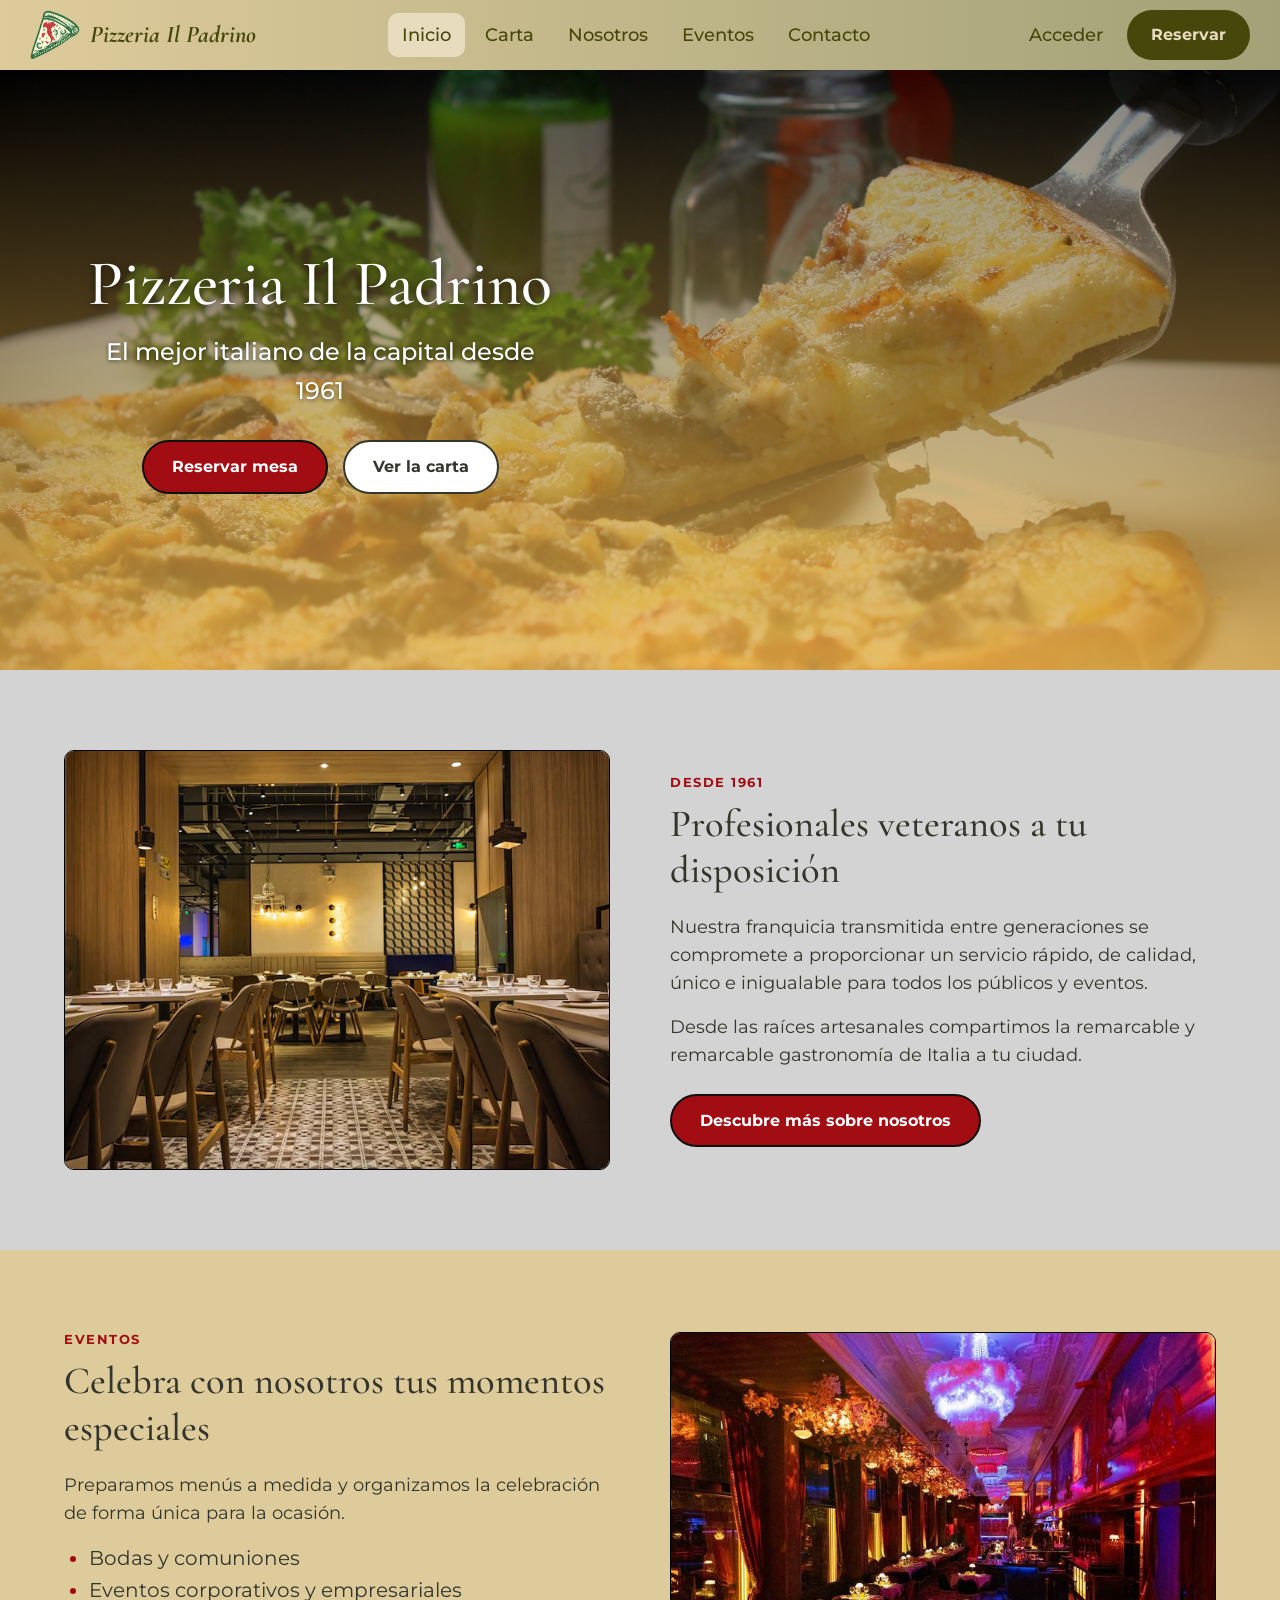
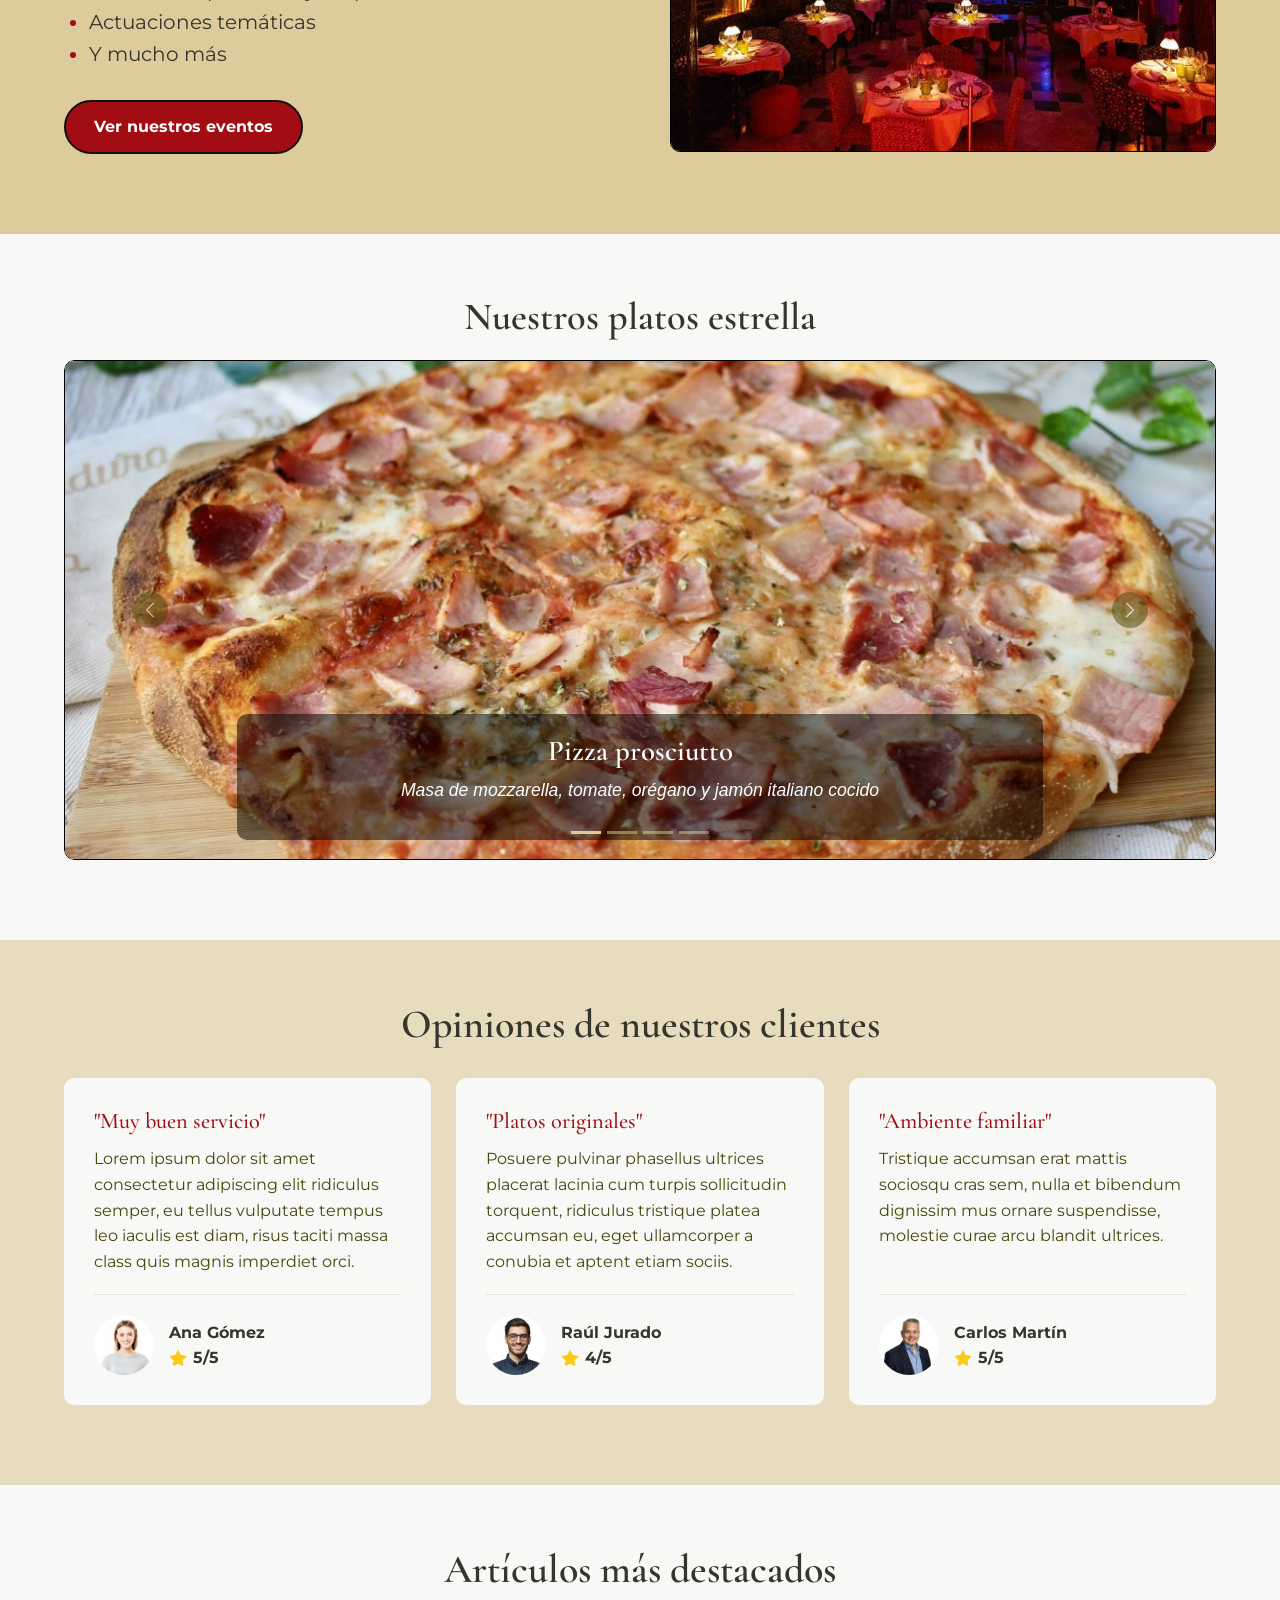
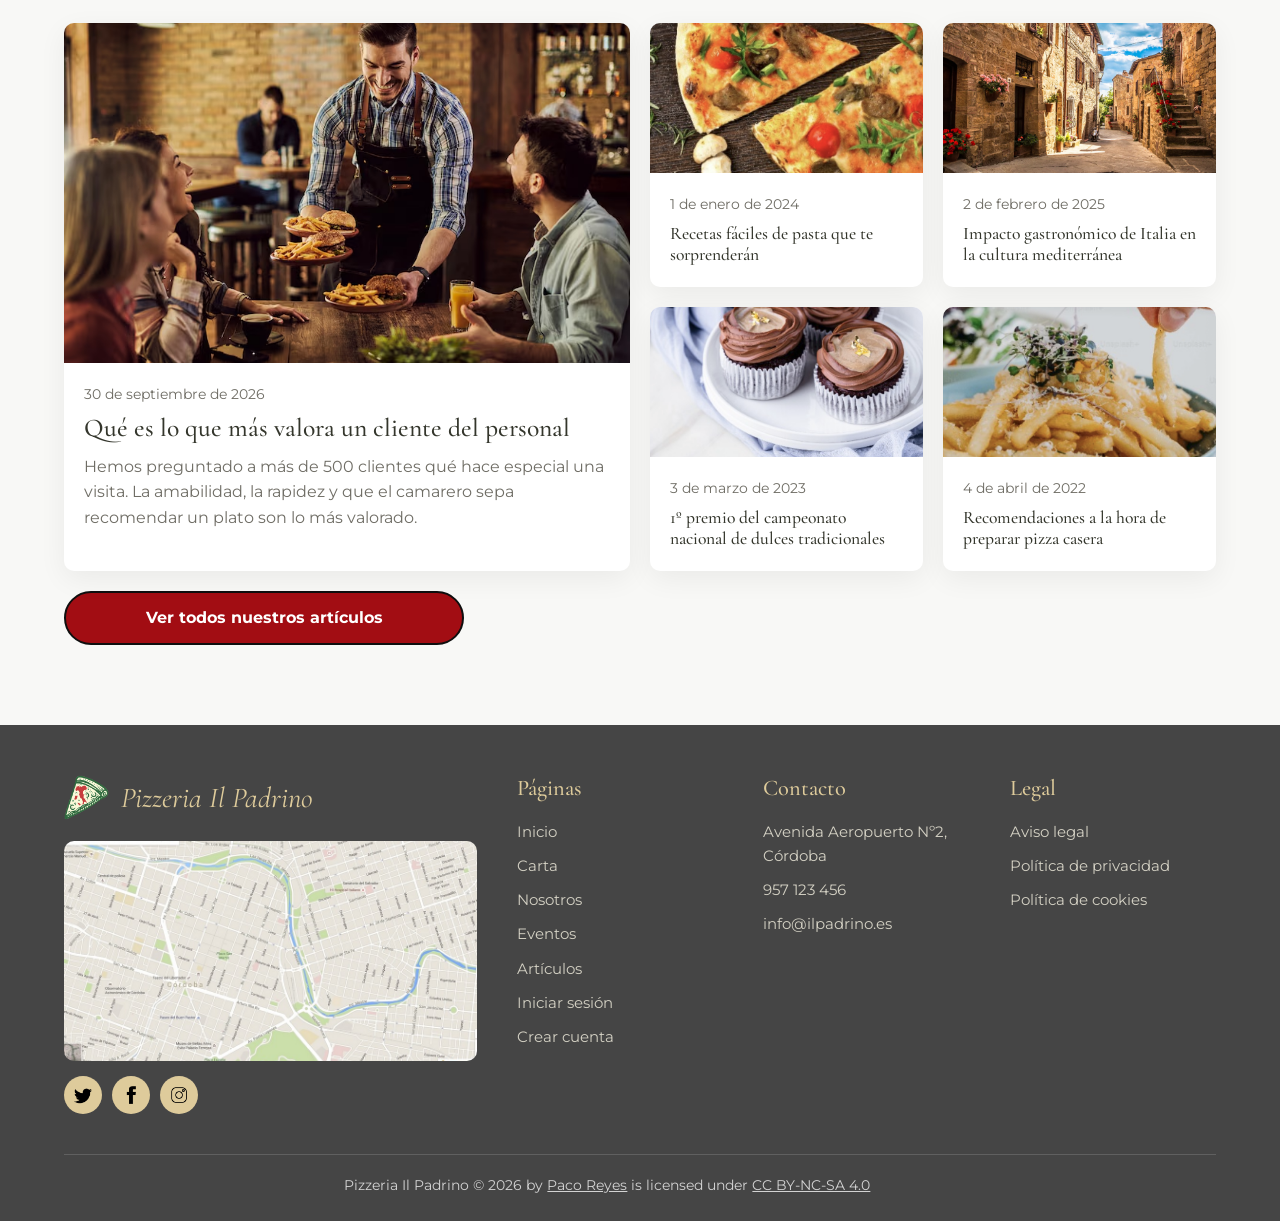
==== commit d007ffc9: "Subida Práctica 7 hacia práctica 4" ====
--- a/index.html
+++ b/index.html
@@ -8,6 +8,7 @@
     <link rel="preconnect" href="https://fonts.googleapis.com">
     <link rel="preconnect" href="https://fonts.gstatic.com" crossorigin>
     <link href="https://fonts.googleapis.com/css2?family=Cormorant+Garamond:wght@400;500;600;700&family=Montserrat:wght@400;500;600;700&display=swap" rel="stylesheet">
+    <link href="https://cdn.jsdelivr.net/npm/bootstrap@5.3.3/dist/css/bootstrap.min.css" rel="stylesheet">
     <link rel="stylesheet" href="style.css">
 </head>
 <body>
@@ -24,13 +25,14 @@
                 <li><a href="index.html" class="activo">Inicio</a></li>
                 <li><a href="tienda.html">Carta</a></li>
                 <li><a href="nosotros.html">Nosotros</a></li>
+                <li><a href="eventos.html">Eventos</a></li>
                 <li><a href="#contacto">Contacto</a></li>
             </ul>
         </nav>
 
         <div class="cabecera-acciones">
             <a href="login.html" class="enlace-acceso">Acceder</a>
-            <a href="#contacto" class="boton boton-oscuro">Reservar</a>
+            <a href="#contacto" class="boton boton-oscuro boton-reservar">Reservar</a>
         </div>
     </header>
 
@@ -72,8 +74,65 @@
                         <li>Actuaciones temáticas</li>
                         <li>Y mucho más</li>
                     </ul>
+                    <a href="eventos.html" class="boton boton-rojo">Ver nuestros eventos</a>
                 </div>
                 <img src="./imgs/image.jpg">
+            </div>
+        </section>
+
+        <section class="seccion carrusel">
+            <div class="contenedor">
+                <h2 class="titulo-seccion">Nuestros platos estrella</h2>
+
+                <div id="carruselPlatos" class="carousel slide" data-bs-ride="carousel" data-bs-interval="2000">
+                    <div class="carousel-indicators">
+                        <button type="button" data-bs-target="#carruselPlatos" data-bs-slide-to="0" class="active"></button>
+                        <button type="button" data-bs-target="#carruselPlatos" data-bs-slide-to="1"></button>
+                        <button type="button" data-bs-target="#carruselPlatos" data-bs-slide-to="2"></button>
+                        <button type="button" data-bs-target="#carruselPlatos" data-bs-slide-to="3"></button>
+                    </div>
+
+                    <div class="carousel-inner">
+                        <div class="carousel-item active">
+                            <img src="./imgs/presentacion-final-de-la-pizza-prosciutto-o-con-jamon-cocido.jpg" class="d-block w-100">
+                            <div class="carousel-caption">
+                                <h3>Pizza prosciutto</h3>
+                                <p><i>Masa de mozzarella, tomate, orégano y jamón italiano cocido</i></p>
+                            </div>
+                        </div>
+
+                        <div class="carousel-item">
+                            <img src="./imgs/lasagna-original..jpg" class="d-block w-100">
+                            <div class="carousel-caption">
+                                <h3>Lasaña de carne</h3>
+                                <p><i>Carne picada, cebolla, bechamel, tomate, queso, hierbas y queso gratinado</i></p>
+                            </div>
+                        </div>
+
+                        <div class="carousel-item">
+                            <img src="./imgs/imagaes.jpg" class="d-block w-100">
+                            <div class="carousel-caption">
+                                <h3>Carpaccio</h3>
+                                <p><i>Carne de ternera, parmesano, rúcula, aceite de oliva, limón y pimienta</i></p>
+                            </div>
+                        </div>
+
+                        <div class="carousel-item">
+                            <img src="./imgs/maxresdefault.jpg" class="d-block w-100">
+                            <div class="carousel-caption">
+                                <h3>Raviolis venecianos</h3>
+                                <p><i>Pasta rellena de queso y espinacas con salsa de nata, nueces y especias</i></p>
+                            </div>
+                        </div>
+                    </div>
+
+                    <button class="carousel-control-prev" type="button" data-bs-target="#carruselPlatos" data-bs-slide="prev">
+                        <span class="carousel-control-prev-icon"></span>
+                    </button>
+                    <button class="carousel-control-next" type="button" data-bs-target="#carruselPlatos" data-bs-slide="next">
+                        <span class="carousel-control-next-icon"></span>
+                    </button>
+                </div>
             </div>
         </section>
 
@@ -202,6 +261,7 @@
                         <li><a href="index.html">Inicio</a></li>
                         <li><a href="tienda.html">Carta</a></li>
                         <li><a href="nosotros.html">Nosotros</a></li>
+                        <li><a href="eventos.html">Eventos</a></li>
                         <li><a href="index.html#articulos">Artículos</a></li>
                         <li><a href="login.html">Iniciar sesión</a></li>
                         <li><a href="registro.html">Crear cuenta</a></li>
@@ -234,5 +294,6 @@
         </div>
     </footer>
 
+    <script src="https://cdn.jsdelivr.net/npm/bootstrap@5.3.3/dist/js/bootstrap.bundle.min.js"></script>
 </body>
 </html>
--- a/style.css
+++ b/style.css
@@ -140,6 +140,22 @@
     color: var(--damarillo);
 }
 
+.boton-reservar{
+    animation: destacar 1.5s ease-in-out infinite;
+}
+
+@keyframes destacar{
+    0%{
+        transform: scale(1);
+    }
+    50%{
+        transform: scale(1.08);
+    }
+    100%{
+        transform: scale(1);
+    }
+}
+
 .enlace-rojo{
     color: var(--rojo);
     font-weight: 700;
@@ -375,6 +391,7 @@
     padding: 40px;
     color: var(--blanco);
     text-align: center;
+    animation: aparecer 1s ease-out;
 }
 
 .hero h1{
@@ -398,6 +415,12 @@
     gap: 15px;
 }
 
+.seccion-contenido div{
+    animation: aparecer linear;
+    animation-timeline: view();
+    animation-range: entry 0% cover 40%;
+}
+
 .seccion{
     padding: 80px 0;
 }
@@ -451,6 +474,55 @@
 
 .testimonios{
     padding: 80px 0;
+    background-color: var(--wamarillo);
+}
+
+.carrusel{
+    background-color: var(--fondo);
+}
+
+.carrusel .carousel{
+    border-radius: 10px;
+    overflow: hidden;
+}
+
+.carrusel .carousel-control-prev-icon{
+    padding: 18px;
+    border-radius: 50%;
+    background-color: var(--damarillo);
+    background-size: 50%;
+}
+
+.carrusel .carousel-control-next-icon{
+    padding: 18px;
+    border-radius: 50%;
+    background-color: var(--damarillo);
+    background-size: 50%;
+}
+
+.carrusel .carousel-indicators button{
+    background-color: var(--lamarillo);
+}
+
+.carrusel .carousel-item{
+    /*transition: transform 2s cubic-bezier(0.1, 0.8, 0.9, 0.6);*/
+    transition: transform 1s ease-in;
+}
+
+.carrusel .carousel-item img{
+    height: 500px;
+    object-fit: cover;
+}
+
+.carrusel .carousel-caption{
+    padding: 20px;
+    border-radius: 10px;
+    background-color: rgba(0, 0, 0, 0.5);
+}
+
+.carrusel .carousel-caption h3{
+    font-size: 1.8rem;
+    font-weight: 600;
 }
 
 .opiniones{
@@ -464,7 +536,7 @@
     flex-direction: column;
     padding: 30px;
     border-radius: 10px;
-    background-color: var(--wamarillo);
+    background-color: var(--fondo);
 }
 
 .opinion h3{
@@ -836,6 +908,58 @@
 
 .detalle-botones label{
     font-weight: 500;
+}
+
+.pizza-cargando{
+    display: flex;
+    align-items: center;
+    justify-content: center;
+    width: 45px;
+    height: 45px;
+    border: 3px solid var(--mamarillo);
+    border-radius: 50%;
+    background-color: var(--wamarillo);
+    opacity: 0;
+    visibility: hidden;
+}
+
+.pizza-trozo{
+    width: 20px;
+    height: 20px;
+    background-color: var(--rojo);
+    border-radius: 0 100% 0 0;
+    transform-origin: bottom left;
+    translate: 50% -50%;
+}
+
+.boton-pedido:focus + .pizza-cargando .pizza-trozo{
+    animation: girar-pizza 2s linear;
+}
+
+.boton-pedido:focus + .pizza-cargando{
+    visibility: visible;
+    animation: desvanecer 2s linear forwards;
+}
+
+@keyframes girar-pizza{
+    from{
+        transform: rotate(0deg);
+    }
+    to{
+        transform: rotate(720deg);
+    }
+}
+
+@keyframes desvanecer{
+    0%{
+        opacity: 1;
+    }
+    80%{
+        opacity: 1;
+    }
+    100%{
+        opacity: 0;
+    }
 }
 
 .enlace-volver{
@@ -1123,6 +1247,17 @@
     text-align: center;
 }
 
+@keyframes aparecer{
+    from{
+        opacity: 0;
+        transform: translateY(30px);
+    }
+    to{
+        opacity: 1;
+        transform: translateY(0);
+    }
+}
+
 
 @media (max-width: 1024px) {
     .cabecera{
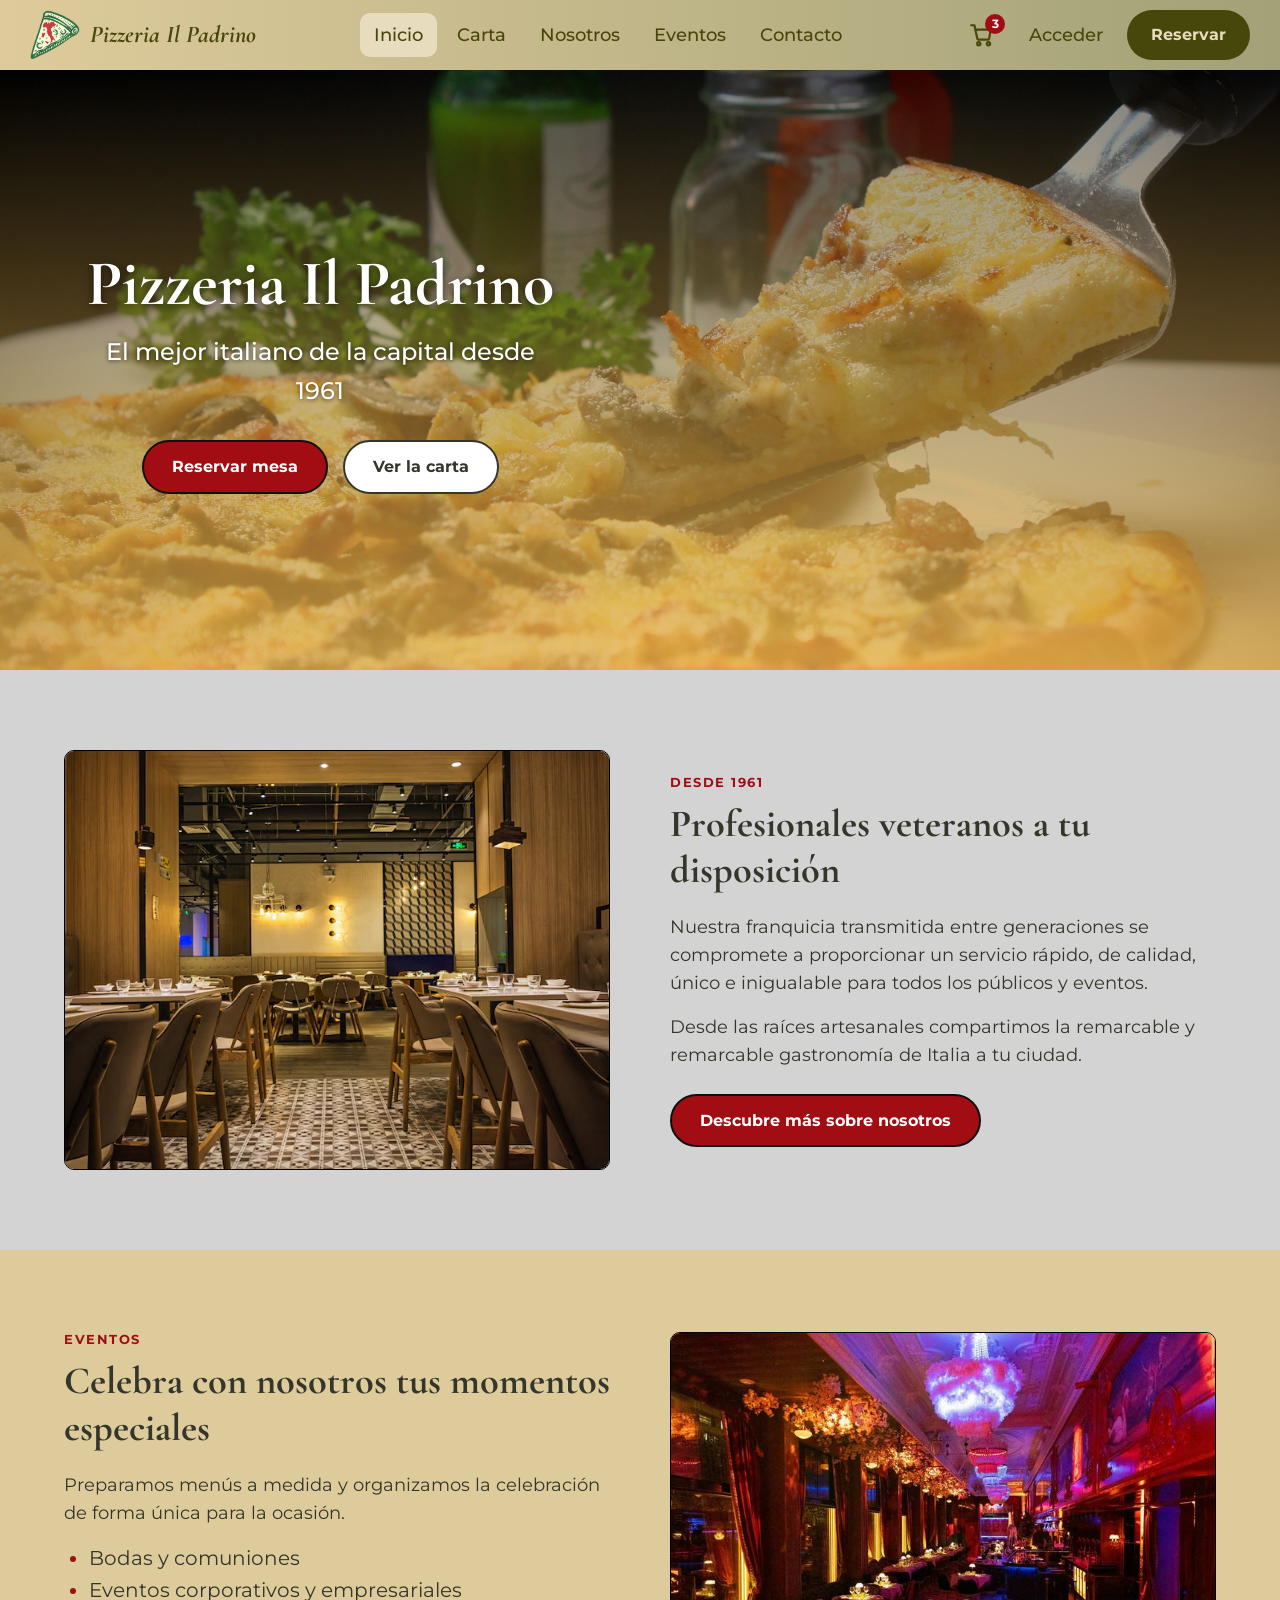
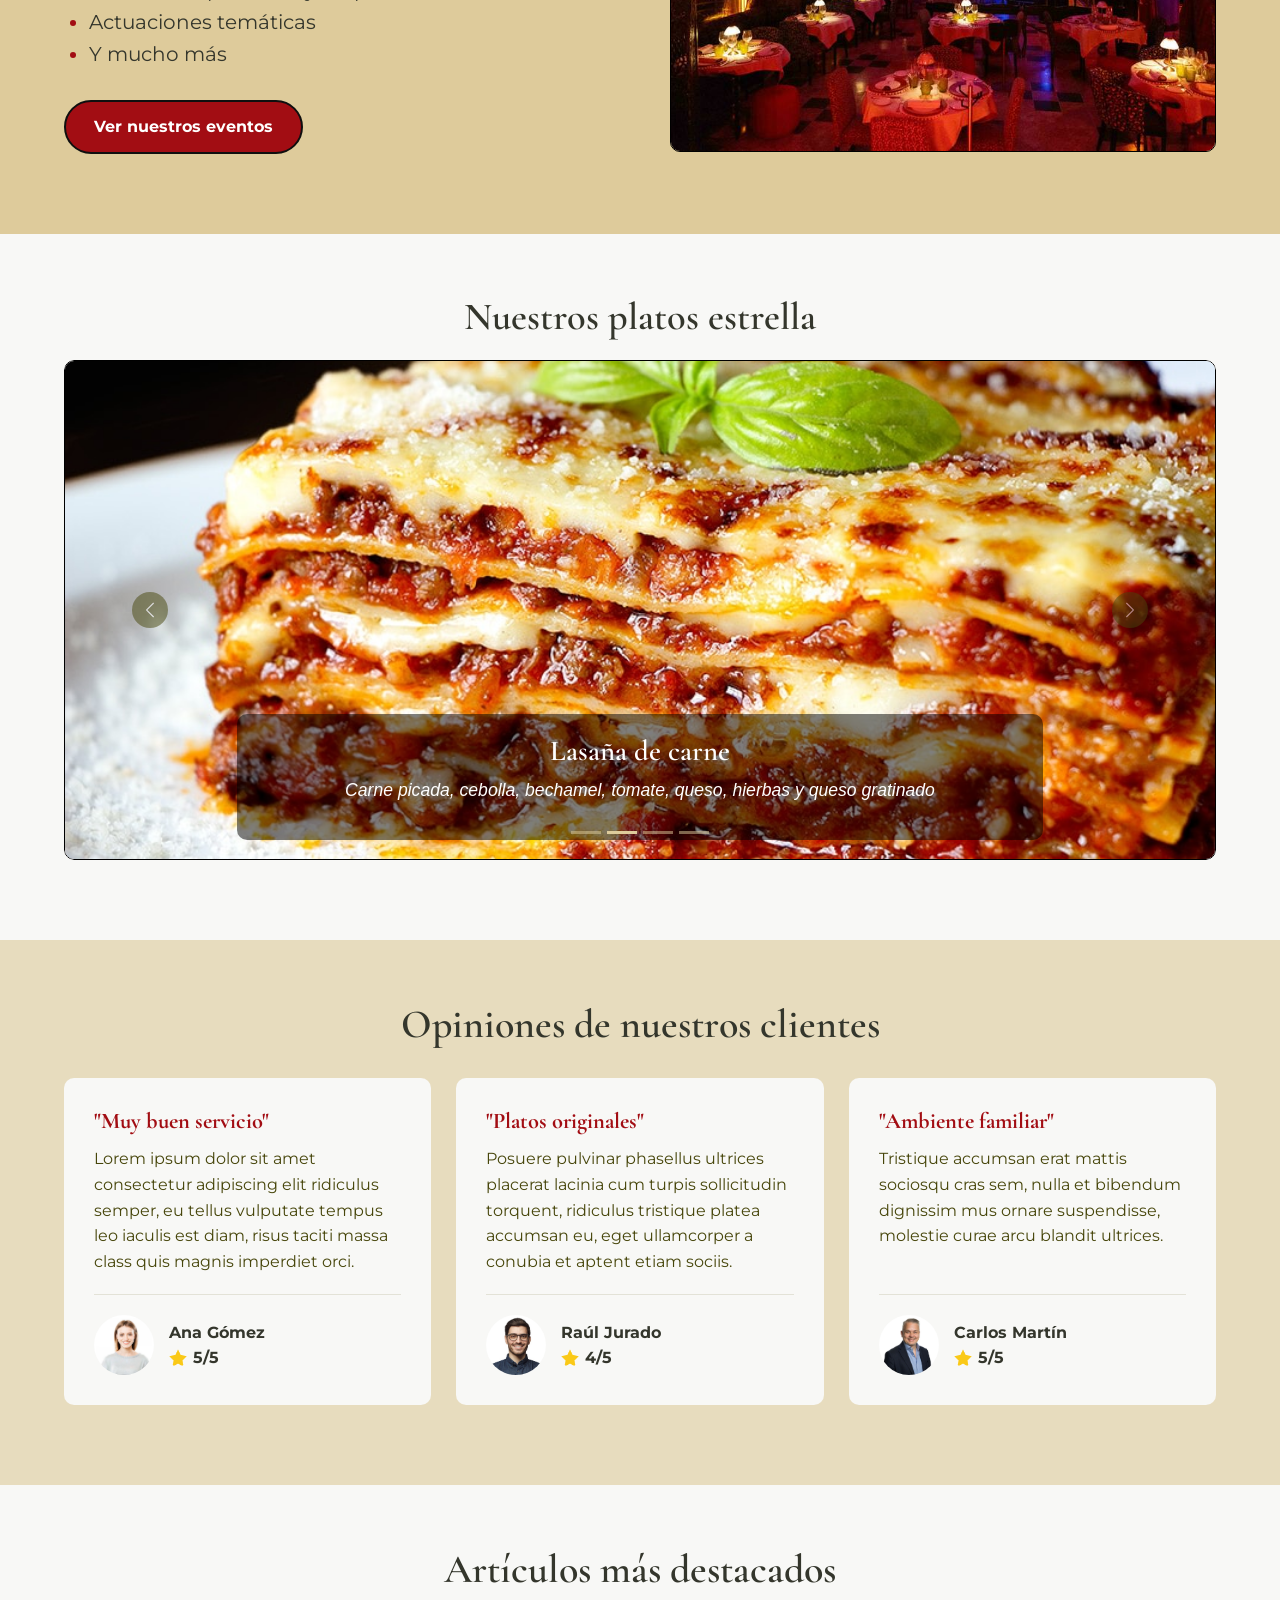
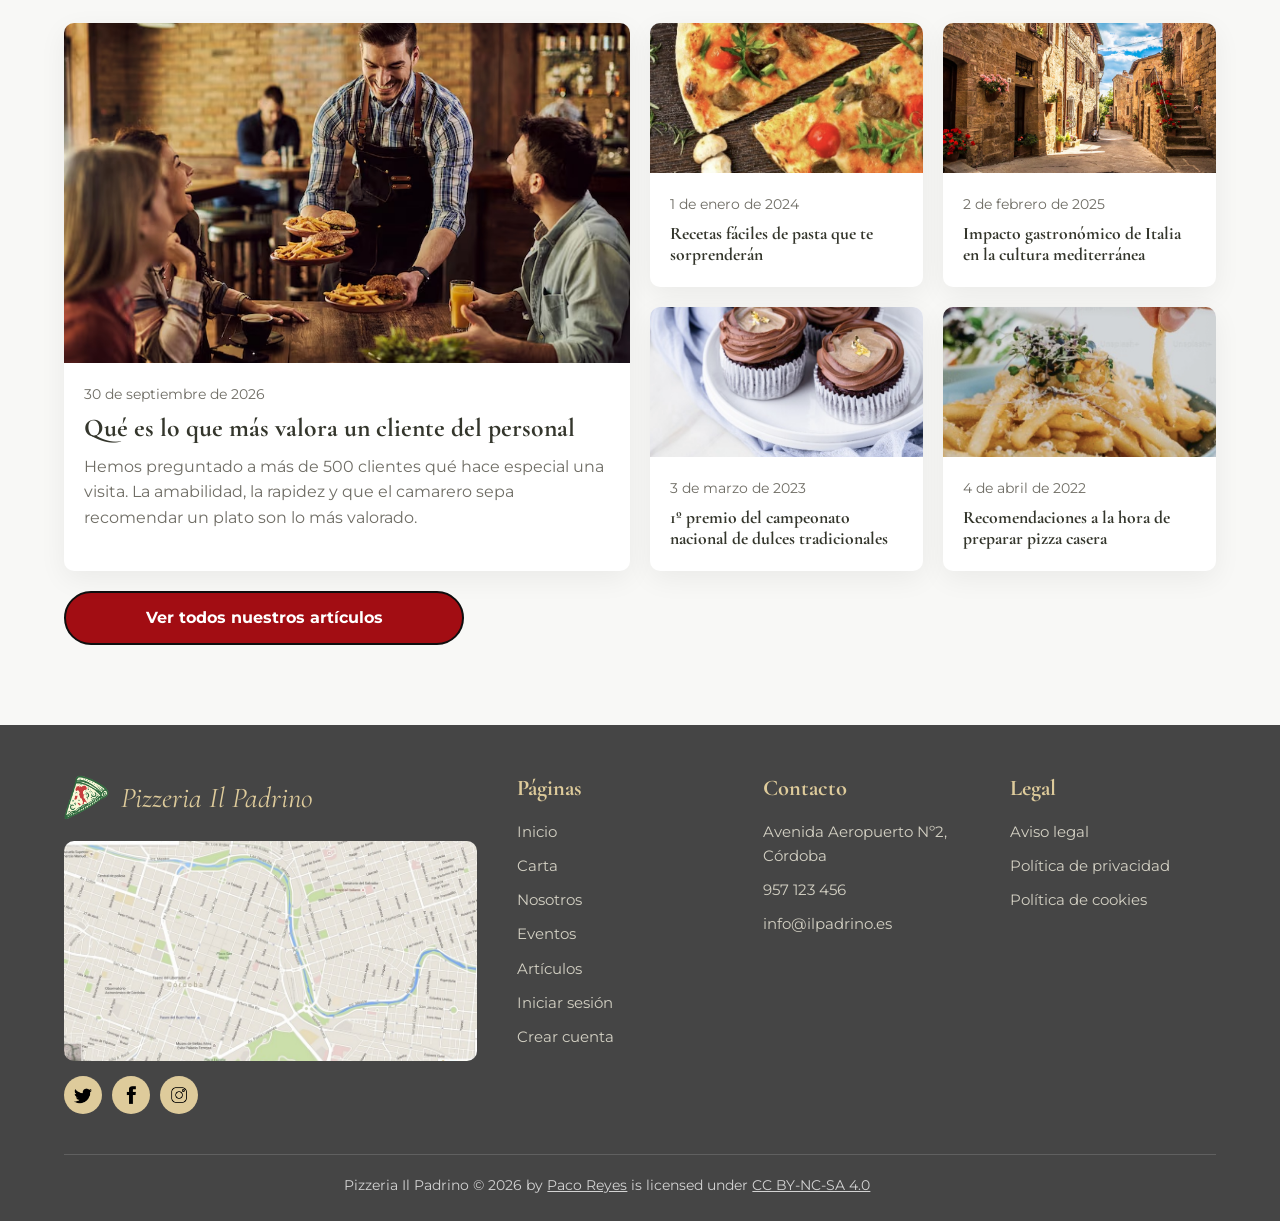
==== commit 6aaea41d: "Práctica 4" ====
--- a/index.html
+++ b/index.html
@@ -8,7 +8,6 @@
     <link rel="preconnect" href="https://fonts.googleapis.com">
     <link rel="preconnect" href="https://fonts.gstatic.com" crossorigin>
     <link href="https://fonts.googleapis.com/css2?family=Cormorant+Garamond:wght@400;500;600;700&family=Montserrat:wght@400;500;600;700&display=swap" rel="stylesheet">
-    <link href="https://cdn.jsdelivr.net/npm/bootstrap@5.3.3/dist/css/bootstrap.min.css" rel="stylesheet">
     <link rel="stylesheet" href="style.css">
 </head>
 <body>
@@ -31,8 +30,9 @@
         </nav>
 
         <div class="cabecera-acciones">
+            <a href="carrito.html" class="carrito-enlace" aria-label="Carrito"><svg viewBox="0 0 24 24" width="26" height="26" fill="none" stroke="currentColor" stroke-width="2" stroke-linecap="round" stroke-linejoin="round"><circle cx="9" cy="20" r="1.5"/><circle cx="18" cy="20" r="1.5"/><path d="M2 3h3l2.7 12.4a1 1 0 0 0 1 .8h8.9a1 1 0 0 0 1-.8L20 7H6"/></svg><span class="carrito-contador">3</span></a>
             <a href="login.html" class="enlace-acceso">Acceder</a>
-            <a href="#contacto" class="boton boton-oscuro boton-reservar">Reservar</a>
+            <a href="tienda.html" class="boton boton-oscuro boton-reservar">Reservar</a>
         </div>
     </header>
 
@@ -43,7 +43,7 @@
                 <h1>Pizzeria Il Padrino</h1>
                 <p>El mejor italiano de la capital desde 1961</p>
                 <div class="hero-botones">
-                    <a href="#contacto" class="boton boton-rojo">Reservar mesa</a>
+                    <a href="tienda.html" class="boton boton-rojo">Reservar mesa</a>
                     <a href="tienda.html" class="boton boton-blanco">Ver la carta</a>
                 </div>
             </div>
@@ -295,5 +295,26 @@
     </footer>
 
     <script src="https://cdn.jsdelivr.net/npm/bootstrap@5.3.3/dist/js/bootstrap.bundle.min.js"></script>
+    <div class="modal" id="modal-sesion">
+        <a href="#" class="modal-fondo" aria-label="Cerrar"></a>
+        <div class="modal-caja" role="dialog" aria-modal="true">
+            <h2 class="modal-titulo">Sesión iniciada</h2>
+            <p class="modal-texto">Has iniciado sesión correctamente.</p>
+            <div class="modal-botones">
+                <a href="#" class="boton boton-rojo">Continuar</a>
+            </div>
+        </div>
+    </div>
+
+    <div class="modal" id="modal-pago">
+        <a href="#" class="modal-fondo" aria-label="Cerrar"></a>
+        <div class="modal-caja" role="dialog" aria-modal="true">
+            <h2 class="modal-titulo">Pago realizado</h2>
+            <p class="modal-texto">Gracias por tu compra. Hemos enviado la confirmación de tu pedido a tu correo electrónico.</p>
+            <div class="modal-botones">
+                <a href="#" class="boton boton-rojo">Continuar</a>
+            </div>
+        </div>
+    </div>
 </body>
 </html>
--- a/style.css
+++ b/style.css
@@ -1,1398 +1,9408 @@
-/*====== Variables ======*/
-
-:root{
-    --wamarillo: #e7dcbe;
-    --lamarillo: #decb9b;
-    --mamarillo: #a2a177;
-    --damarillo: #47460b;
-    --crema: #fbfae9;
-    --fondo: #f8f8f6;
-    --gris: #d3d3d3;
-    --dgris: #454545;
-    --negro: #0f0f0f;
-    --blanco: #ffffff;
-    --rojo: #a20d13;
-    --drojo: #7f090e;
-    --texto: #34362c;
-    --texto-claro: #6f6d65;
-    --borde: #e3e0d6;
-    --fuente-titulos: 'Cormorant Garamond', serif;
-    --fuente-texto: 'Montserrat', sans-serif;
-}
-
-*{
-    box-sizing: border-box;
-}
-
-html{
+:root,
+[data-bs-theme=light] {
+  --bs-blue: #0d6efd;
+  --bs-indigo: #6610f2;
+  --bs-purple: #6f42c1;
+  --bs-pink: #d63384;
+  --bs-red: #dc3545;
+  --bs-orange: #fd7e14;
+  --bs-yellow: #ffc107;
+  --bs-green: #198754;
+  --bs-teal: #20c997;
+  --bs-cyan: #0dcaf0;
+  --bs-black: #000;
+  --bs-white: #fff;
+  --bs-gray: #6c757d;
+  --bs-gray-dark: #343a40;
+  --bs-gray-100: #f8f9fa;
+  --bs-gray-200: #e9ecef;
+  --bs-gray-300: #dee2e6;
+  --bs-gray-400: #ced4da;
+  --bs-gray-500: #adb5bd;
+  --bs-gray-600: #6c757d;
+  --bs-gray-700: #495057;
+  --bs-gray-800: #343a40;
+  --bs-gray-900: #212529;
+  --bs-primary: #a20d13;
+  --bs-secondary: #47460b;
+  --bs-success: #198754;
+  --bs-info: #0dcaf0;
+  --bs-warning: #ffc107;
+  --bs-danger: #dc3545;
+  --bs-light: #fbfae9;
+  --bs-dark: #454545;
+  --bs-primary-rgb: 162, 13, 19;
+  --bs-secondary-rgb: 71, 70, 11;
+  --bs-success-rgb: 25, 135, 84;
+  --bs-info-rgb: 13, 202, 240;
+  --bs-warning-rgb: 255, 193, 7;
+  --bs-danger-rgb: 220, 53, 69;
+  --bs-light-rgb: 251, 250, 233;
+  --bs-dark-rgb: 69, 69, 69;
+  --bs-primary-text-emphasis: rgb(25.4117647059%, 2.0392156863%, 2.9803921569%);
+  --bs-secondary-text-emphasis: rgb(11.137254902%, 10.9803921569%, 1.7254901961%);
+  --bs-success-text-emphasis: rgb(3.9215686275%, 21.1764705882%, 13.1764705882%);
+  --bs-info-text-emphasis: rgb(2.0392156863%, 31.6862745098%, 37.6470588235%);
+  --bs-warning-text-emphasis: rgb(40%, 30.2745098039%, 1.0980392157%);
+  --bs-danger-text-emphasis: rgb(34.5098039216%, 8.3137254902%, 10.8235294118%);
+  --bs-light-text-emphasis: #495057;
+  --bs-dark-text-emphasis: #495057;
+  --bs-primary-bg-subtle: rgb(92.7058823529%, 81.0196078431%, 81.4901960784%);
+  --bs-secondary-bg-subtle: rgb(85.568627451%, 85.4901960784%, 80.862745098%);
+  --bs-success-bg-subtle: rgb(81.9607843137%, 90.5882352941%, 86.5882352941%);
+  --bs-info-bg-subtle: rgb(81.0196078431%, 95.8431372549%, 98.8235294118%);
+  --bs-warning-bg-subtle: rgb(100%, 95.137254902%, 80.5490196078%);
+  --bs-danger-bg-subtle: rgb(97.2549019608%, 84.1568627451%, 85.4117647059%);
+  --bs-light-bg-subtle: rgb(98.6274509804%, 98.8235294118%, 99.0196078431%);
+  --bs-dark-bg-subtle: #ced4da;
+  --bs-primary-border-subtle: rgb(85.4117647059%, 62.0392156863%, 62.9803921569%);
+  --bs-secondary-border-subtle: rgb(71.137254902%, 70.9803921569%, 61.7254901961%);
+  --bs-success-border-subtle: rgb(63.9215686275%, 81.1764705882%, 73.1764705882%);
+  --bs-info-border-subtle: rgb(62.0392156863%, 91.6862745098%, 97.6470588235%);
+  --bs-warning-border-subtle: rgb(100%, 90.2745098039%, 61.0980392157%);
+  --bs-danger-border-subtle: rgb(94.5098039216%, 68.3137254902%, 70.8235294118%);
+  --bs-light-border-subtle: #e9ecef;
+  --bs-dark-border-subtle: #adb5bd;
+  --bs-white-rgb: 255, 255, 255;
+  --bs-black-rgb: 0, 0, 0;
+  --bs-font-sans-serif: "Montserrat", sans-serif;
+  --bs-font-monospace: SFMono-Regular, Menlo, Monaco, Consolas, "Liberation Mono", "Courier New", monospace;
+  --bs-gradient: linear-gradient(180deg, rgba(255, 255, 255, 0.15), rgba(255, 255, 255, 0));
+  --bs-body-font-family: var(--bs-font-sans-serif);
+  --bs-body-font-size: 1rem;
+  --bs-body-font-weight: 400;
+  --bs-body-line-height: 1.6;
+  --bs-body-color: #34362c;
+  --bs-body-color-rgb: 52, 54, 44;
+  --bs-body-bg: #ffffff;
+  --bs-body-bg-rgb: 255, 255, 255;
+  --bs-emphasis-color: #000;
+  --bs-emphasis-color-rgb: 0, 0, 0;
+  --bs-secondary-color: rgba(52, 54, 44, 0.75);
+  --bs-secondary-color-rgb: 52, 54, 44;
+  --bs-secondary-bg: #e9ecef;
+  --bs-secondary-bg-rgb: 233, 236, 239;
+  --bs-tertiary-color: rgba(52, 54, 44, 0.5);
+  --bs-tertiary-color-rgb: 52, 54, 44;
+  --bs-tertiary-bg: #f8f9fa;
+  --bs-tertiary-bg-rgb: 248, 249, 250;
+  --bs-heading-color: inherit;
+  --bs-link-color: #a20d13;
+  --bs-link-color-rgb: 162, 13, 19;
+  --bs-link-decoration: underline;
+  --bs-link-hover-color: rgb(50.8235294118%, 4.0784313725%, 5.9607843137%);
+  --bs-link-hover-color-rgb: 130, 10, 15;
+  --bs-code-color: #d63384;
+  --bs-highlight-color: #34362c;
+  --bs-highlight-bg: rgb(100%, 95.137254902%, 80.5490196078%);
+  --bs-border-width: 1px;
+  --bs-border-style: solid;
+  --bs-border-color: #e3e0d6;
+  --bs-border-color-translucent: rgba(0, 0, 0, 0.175);
+  --bs-border-radius: 0.375rem;
+  --bs-border-radius-sm: 0.25rem;
+  --bs-border-radius-lg: 0.5rem;
+  --bs-border-radius-xl: 1rem;
+  --bs-border-radius-xxl: 2rem;
+  --bs-border-radius-2xl: var(--bs-border-radius-xxl);
+  --bs-border-radius-pill: 50rem;
+  --bs-box-shadow: 0 0.5rem 1rem rgba(0, 0, 0, 0.15);
+  --bs-box-shadow-sm: 0 0.125rem 0.25rem rgba(0, 0, 0, 0.075);
+  --bs-box-shadow-lg: 0 1rem 3rem rgba(0, 0, 0, 0.175);
+  --bs-box-shadow-inset: inset 0 1px 2px rgba(0, 0, 0, 0.075);
+  --bs-focus-ring-width: 0.25rem;
+  --bs-focus-ring-opacity: 0.25;
+  --bs-focus-ring-color: rgba(162, 13, 19, 0.25);
+  --bs-form-valid-color: #198754;
+  --bs-form-valid-border-color: #198754;
+  --bs-form-invalid-color: #dc3545;
+  --bs-form-invalid-border-color: #dc3545;
+}
+
+[data-bs-theme=dark] {
+  color-scheme: dark;
+  --bs-body-color: #dee2e6;
+  --bs-body-color-rgb: 222, 226, 230;
+  --bs-body-bg: #212529;
+  --bs-body-bg-rgb: 33, 37, 41;
+  --bs-emphasis-color: #fff;
+  --bs-emphasis-color-rgb: 255, 255, 255;
+  --bs-secondary-color: rgba(222, 226, 230, 0.75);
+  --bs-secondary-color-rgb: 222, 226, 230;
+  --bs-secondary-bg: #343a40;
+  --bs-secondary-bg-rgb: 52, 58, 64;
+  --bs-tertiary-color: rgba(222, 226, 230, 0.5);
+  --bs-tertiary-color-rgb: 222, 226, 230;
+  --bs-tertiary-bg: rgb(16.6666666667%, 18.6274509804%, 20.5882352941%);
+  --bs-tertiary-bg-rgb: 43, 48, 53;
+  --bs-primary-text-emphasis: rgb(78.1176470588%, 43.0588235294%, 44.4705882353%);
+  --bs-secondary-text-emphasis: rgb(56.7058823529%, 56.4705882353%, 42.5882352941%);
+  --bs-success-text-emphasis: rgb(45.8823529412%, 71.7647058824%, 59.7647058824%);
+  --bs-info-text-emphasis: rgb(43.0588235294%, 87.5294117647%, 96.4705882353%);
+  --bs-warning-text-emphasis: rgb(100%, 85.4117647059%, 41.6470588235%);
+  --bs-danger-text-emphasis: rgb(91.7647058824%, 52.4705882353%, 56.2352941176%);
+  --bs-light-text-emphasis: #f8f9fa;
+  --bs-dark-text-emphasis: #dee2e6;
+  --bs-primary-bg-subtle: rgb(12.7058823529%, 1.0196078431%, 1.4901960784%);
+  --bs-secondary-bg-subtle: rgb(5.568627451%, 5.4901960784%, 0.862745098%);
+  --bs-success-bg-subtle: rgb(1.9607843137%, 10.5882352941%, 6.5882352941%);
+  --bs-info-bg-subtle: rgb(1.0196078431%, 15.8431372549%, 18.8235294118%);
+  --bs-warning-bg-subtle: rgb(20%, 15.137254902%, 0.5490196078%);
+  --bs-danger-bg-subtle: rgb(17.2549019608%, 4.1568627451%, 5.4117647059%);
+  --bs-light-bg-subtle: #343a40;
+  --bs-dark-bg-subtle: #1a1d20;
+  --bs-primary-border-subtle: rgb(38.1176470588%, 3.0588235294%, 4.4705882353%);
+  --bs-secondary-border-subtle: rgb(16.7058823529%, 16.4705882353%, 2.5882352941%);
+  --bs-success-border-subtle: rgb(5.8823529412%, 31.7647058824%, 19.7647058824%);
+  --bs-info-border-subtle: rgb(3.0588235294%, 47.5294117647%, 56.4705882353%);
+  --bs-warning-border-subtle: rgb(60%, 45.4117647059%, 1.6470588235%);
+  --bs-danger-border-subtle: rgb(51.7647058824%, 12.4705882353%, 16.2352941176%);
+  --bs-light-border-subtle: #495057;
+  --bs-dark-border-subtle: #343a40;
+  --bs-heading-color: inherit;
+  --bs-link-color: rgb(78.1176470588%, 43.0588235294%, 44.4705882353%);
+  --bs-link-hover-color: rgb(82.4941176471%, 54.4470588235%, 55.5764705882%);
+  --bs-link-color-rgb: 199, 110, 113;
+  --bs-link-hover-color-rgb: 210, 139, 142;
+  --bs-code-color: rgb(90.3529411765%, 52%, 71.0588235294%);
+  --bs-highlight-color: #dee2e6;
+  --bs-highlight-bg: rgb(40%, 30.2745098039%, 1.0980392157%);
+  --bs-border-color: #495057;
+  --bs-border-color-translucent: rgba(255, 255, 255, 0.15);
+  --bs-form-valid-color: rgb(45.8823529412%, 71.7647058824%, 59.7647058824%);
+  --bs-form-valid-border-color: rgb(45.8823529412%, 71.7647058824%, 59.7647058824%);
+  --bs-form-invalid-color: rgb(91.7647058824%, 52.4705882353%, 56.2352941176%);
+  --bs-form-invalid-border-color: rgb(91.7647058824%, 52.4705882353%, 56.2352941176%);
+}
+
+*,
+*::before,
+*::after {
+  box-sizing: border-box;
+}
+
+@media (prefers-reduced-motion: no-preference) {
+  :root {
     scroll-behavior: smooth;
-}
-
-body{
-    margin: 0;
-    min-height: 100vh;
-    display: grid;
-    grid-template-rows: auto 1fr auto;
-    background-color: var(--blanco);
-    color: var(--texto);
-    font-family: var(--fuente-texto);
-    line-height: 1.6;
-}
-
-h1,h2,h3{
+  }
+}
+
+body {
+  margin: 0;
+  font-family: var(--bs-body-font-family);
+  font-size: var(--bs-body-font-size);
+  font-weight: var(--bs-body-font-weight);
+  line-height: var(--bs-body-line-height);
+  color: var(--bs-body-color);
+  text-align: var(--bs-body-text-align);
+  background-color: var(--bs-body-bg);
+  -webkit-text-size-adjust: 100%;
+  -webkit-tap-highlight-color: rgba(0, 0, 0, 0);
+}
+
+hr {
+  margin: 1rem 0;
+  color: inherit;
+  border: 0;
+  border-top: var(--bs-border-width) solid;
+  opacity: 0.25;
+}
+
+h6, h5, h4, h3, h2, h1 {
+  margin-top: 0;
+  margin-bottom: 0.5rem;
+  font-family: "Cormorant Garamond", serif;
+  font-weight: 700;
+  line-height: 1.2;
+  color: var(--bs-heading-color);
+}
+
+h1 {
+  font-size: calc(1.375rem + 1.5vw);
+}
+@media (min-width: 1200px) {
+  h1 {
+    font-size: 2.5rem;
+  }
+}
+
+h2 {
+  font-size: calc(1.325rem + 0.9vw);
+}
+@media (min-width: 1200px) {
+  h2 {
+    font-size: 2rem;
+  }
+}
+
+h3 {
+  font-size: calc(1.3rem + 0.6vw);
+}
+@media (min-width: 1200px) {
+  h3 {
+    font-size: 1.75rem;
+  }
+}
+
+h4 {
+  font-size: calc(1.275rem + 0.3vw);
+}
+@media (min-width: 1200px) {
+  h4 {
+    font-size: 1.5rem;
+  }
+}
+
+h5 {
+  font-size: 1.25rem;
+}
+
+h6 {
+  font-size: 1rem;
+}
+
+p {
+  margin-top: 0;
+  margin-bottom: 1rem;
+}
+
+abbr[title] {
+  text-decoration: underline dotted;
+  cursor: help;
+  text-decoration-skip-ink: none;
+}
+
+address {
+  margin-bottom: 1rem;
+  font-style: normal;
+  line-height: inherit;
+}
+
+ol,
+ul {
+  padding-left: 2rem;
+}
+
+ol,
+ul,
+dl {
+  margin-top: 0;
+  margin-bottom: 1rem;
+}
+
+ol ol,
+ul ul,
+ol ul,
+ul ol {
+  margin-bottom: 0;
+}
+
+dt {
+  font-weight: 700;
+}
+
+dd {
+  margin-bottom: 0.5rem;
+  margin-left: 0;
+}
+
+blockquote {
+  margin: 0 0 1rem;
+}
+
+b,
+strong {
+  font-weight: bolder;
+}
+
+small {
+  font-size: 0.875em;
+}
+
+mark {
+  padding: 0.1875em;
+  color: var(--bs-highlight-color);
+  background-color: var(--bs-highlight-bg);
+}
+
+sub,
+sup {
+  position: relative;
+  font-size: 0.75em;
+  line-height: 0;
+  vertical-align: baseline;
+}
+
+sub {
+  bottom: -0.25em;
+}
+
+sup {
+  top: -0.5em;
+}
+
+a {
+  color: rgba(var(--bs-link-color-rgb), var(--bs-link-opacity, 1));
+  text-decoration: underline;
+}
+a:hover {
+  --bs-link-color-rgb: var(--bs-link-hover-color-rgb);
+}
+
+a:not([href]):not([class]), a:not([href]):not([class]):hover {
+  color: inherit;
+  text-decoration: none;
+}
+
+pre,
+code,
+kbd,
+samp {
+  font-family: var(--bs-font-monospace);
+  font-size: 1em;
+}
+
+pre {
+  display: block;
+  margin-top: 0;
+  margin-bottom: 1rem;
+  overflow: auto;
+  font-size: 0.875em;
+}
+pre code {
+  font-size: inherit;
+  color: inherit;
+  word-break: normal;
+}
+
+code {
+  font-size: 0.875em;
+  color: var(--bs-code-color);
+  word-wrap: break-word;
+}
+a > code {
+  color: inherit;
+}
+
+kbd {
+  padding: 0.1875rem 0.375rem;
+  font-size: 0.875em;
+  color: var(--bs-body-bg);
+  background-color: var(--bs-body-color);
+  border-radius: 0.25rem;
+}
+kbd kbd {
+  padding: 0;
+  font-size: 1em;
+}
+
+figure {
+  margin: 0 0 1rem;
+}
+
+img,
+svg {
+  vertical-align: middle;
+}
+
+table {
+  caption-side: bottom;
+  border-collapse: collapse;
+}
+
+caption {
+  padding-top: 0.5rem;
+  padding-bottom: 0.5rem;
+  color: var(--bs-secondary-color);
+  text-align: left;
+}
+
+th {
+  text-align: inherit;
+  text-align: -webkit-match-parent;
+}
+
+thead,
+tbody,
+tfoot,
+tr,
+td,
+th {
+  border-color: inherit;
+  border-style: solid;
+  border-width: 0;
+}
+
+label {
+  display: inline-block;
+}
+
+button {
+  border-radius: 0;
+}
+
+button:focus:not(:focus-visible) {
+  outline: 0;
+}
+
+input,
+button,
+select,
+optgroup,
+textarea {
+  margin: 0;
+  font-family: inherit;
+  font-size: inherit;
+  line-height: inherit;
+}
+
+button,
+select {
+  text-transform: none;
+}
+
+[role=button] {
+  cursor: pointer;
+}
+
+select {
+  word-wrap: normal;
+}
+select:disabled {
+  opacity: 1;
+}
+
+[list]:not([type=date]):not([type=datetime-local]):not([type=month]):not([type=week]):not([type=time])::-webkit-calendar-picker-indicator {
+  display: none !important;
+}
+
+button,
+[type=button],
+[type=reset],
+[type=submit] {
+  -webkit-appearance: button;
+}
+button:not(:disabled),
+[type=button]:not(:disabled),
+[type=reset]:not(:disabled),
+[type=submit]:not(:disabled) {
+  cursor: pointer;
+}
+
+::-moz-focus-inner {
+  padding: 0;
+  border-style: none;
+}
+
+textarea {
+  resize: vertical;
+}
+
+fieldset {
+  min-width: 0;
+  padding: 0;
+  margin: 0;
+  border: 0;
+}
+
+legend {
+  float: left;
+  width: 100%;
+  padding: 0;
+  margin-bottom: 0.5rem;
+  font-size: calc(1.275rem + 0.3vw);
+}
+@media (min-width: 1200px) {
+  legend {
+    font-size: 1.5rem;
+  }
+}
+legend {
+  line-height: inherit;
+}
+legend + * {
+  clear: left;
+}
+
+::-webkit-datetime-edit-fields-wrapper,
+::-webkit-datetime-edit-text,
+::-webkit-datetime-edit-minute,
+::-webkit-datetime-edit-hour-field,
+::-webkit-datetime-edit-day-field,
+::-webkit-datetime-edit-month-field,
+::-webkit-datetime-edit-year-field {
+  padding: 0;
+}
+
+::-webkit-inner-spin-button {
+  height: auto;
+}
+
+[type=search] {
+  -webkit-appearance: textfield;
+  outline-offset: -2px;
+}
+
+/* rtl:raw:
+[type="tel"],
+[type="url"],
+[type="email"],
+[type="number"] {
+  direction: ltr;
+}
+*/
+::-webkit-search-decoration {
+  -webkit-appearance: none;
+}
+
+::-webkit-color-swatch-wrapper {
+  padding: 0;
+}
+
+::file-selector-button {
+  font: inherit;
+  -webkit-appearance: button;
+}
+
+output {
+  display: inline-block;
+}
+
+iframe {
+  border: 0;
+}
+
+summary {
+  display: list-item;
+  cursor: pointer;
+}
+
+progress {
+  vertical-align: baseline;
+}
+
+[hidden] {
+  display: none !important;
+}
+
+:root {
+  --bs-breakpoint-xs: 0;
+  --bs-breakpoint-sm: 576px;
+  --bs-breakpoint-md: 768px;
+  --bs-breakpoint-lg: 992px;
+  --bs-breakpoint-xl: 1200px;
+  --bs-breakpoint-xxl: 1400px;
+}
+
+.row {
+  --bs-gutter-x: 1.5rem;
+  --bs-gutter-y: 0;
+  display: flex;
+  flex-wrap: wrap;
+  margin-top: calc(-1 * var(--bs-gutter-y));
+  margin-right: calc(-0.5 * var(--bs-gutter-x));
+  margin-left: calc(-0.5 * var(--bs-gutter-x));
+}
+.row > * {
+  flex-shrink: 0;
+  width: 100%;
+  max-width: 100%;
+  padding-right: calc(var(--bs-gutter-x) * 0.5);
+  padding-left: calc(var(--bs-gutter-x) * 0.5);
+  margin-top: var(--bs-gutter-y);
+}
+
+.col {
+  flex: 1 0 0%;
+}
+
+.row-cols-auto > * {
+  flex: 0 0 auto;
+  width: auto;
+}
+
+.row-cols-1 > * {
+  flex: 0 0 auto;
+  width: 100%;
+}
+
+.row-cols-2 > * {
+  flex: 0 0 auto;
+  width: 50%;
+}
+
+.row-cols-3 > * {
+  flex: 0 0 auto;
+  width: 33.33333333%;
+}
+
+.row-cols-4 > * {
+  flex: 0 0 auto;
+  width: 25%;
+}
+
+.row-cols-5 > * {
+  flex: 0 0 auto;
+  width: 20%;
+}
+
+.row-cols-6 > * {
+  flex: 0 0 auto;
+  width: 16.66666667%;
+}
+
+.col-auto {
+  flex: 0 0 auto;
+  width: auto;
+}
+
+.col-1 {
+  flex: 0 0 auto;
+  width: 8.33333333%;
+}
+
+.col-2 {
+  flex: 0 0 auto;
+  width: 16.66666667%;
+}
+
+.col-3 {
+  flex: 0 0 auto;
+  width: 25%;
+}
+
+.col-4 {
+  flex: 0 0 auto;
+  width: 33.33333333%;
+}
+
+.col-5 {
+  flex: 0 0 auto;
+  width: 41.66666667%;
+}
+
+.col-6 {
+  flex: 0 0 auto;
+  width: 50%;
+}
+
+.col-7 {
+  flex: 0 0 auto;
+  width: 58.33333333%;
+}
+
+.col-8 {
+  flex: 0 0 auto;
+  width: 66.66666667%;
+}
+
+.col-9 {
+  flex: 0 0 auto;
+  width: 75%;
+}
+
+.col-10 {
+  flex: 0 0 auto;
+  width: 83.33333333%;
+}
+
+.col-11 {
+  flex: 0 0 auto;
+  width: 91.66666667%;
+}
+
+.col-12 {
+  flex: 0 0 auto;
+  width: 100%;
+}
+
+.offset-1 {
+  margin-left: 8.33333333%;
+}
+
+.offset-2 {
+  margin-left: 16.66666667%;
+}
+
+.offset-3 {
+  margin-left: 25%;
+}
+
+.offset-4 {
+  margin-left: 33.33333333%;
+}
+
+.offset-5 {
+  margin-left: 41.66666667%;
+}
+
+.offset-6 {
+  margin-left: 50%;
+}
+
+.offset-7 {
+  margin-left: 58.33333333%;
+}
+
+.offset-8 {
+  margin-left: 66.66666667%;
+}
+
+.offset-9 {
+  margin-left: 75%;
+}
+
+.offset-10 {
+  margin-left: 83.33333333%;
+}
+
+.offset-11 {
+  margin-left: 91.66666667%;
+}
+
+.g-0,
+.gx-0 {
+  --bs-gutter-x: 0;
+}
+
+.g-0,
+.gy-0 {
+  --bs-gutter-y: 0;
+}
+
+.g-1,
+.gx-1 {
+  --bs-gutter-x: 0.25rem;
+}
+
+.g-1,
+.gy-1 {
+  --bs-gutter-y: 0.25rem;
+}
+
+.g-2,
+.gx-2 {
+  --bs-gutter-x: 0.5rem;
+}
+
+.g-2,
+.gy-2 {
+  --bs-gutter-y: 0.5rem;
+}
+
+.g-3,
+.gx-3 {
+  --bs-gutter-x: 1rem;
+}
+
+.g-3,
+.gy-3 {
+  --bs-gutter-y: 1rem;
+}
+
+.g-4,
+.gx-4 {
+  --bs-gutter-x: 1.5rem;
+}
+
+.g-4,
+.gy-4 {
+  --bs-gutter-y: 1.5rem;
+}
+
+.g-5,
+.gx-5 {
+  --bs-gutter-x: 3rem;
+}
+
+.g-5,
+.gy-5 {
+  --bs-gutter-y: 3rem;
+}
+
+@media (min-width: 576px) {
+  .col-sm {
+    flex: 1 0 0%;
+  }
+  .row-cols-sm-auto > * {
+    flex: 0 0 auto;
+    width: auto;
+  }
+  .row-cols-sm-1 > * {
+    flex: 0 0 auto;
+    width: 100%;
+  }
+  .row-cols-sm-2 > * {
+    flex: 0 0 auto;
+    width: 50%;
+  }
+  .row-cols-sm-3 > * {
+    flex: 0 0 auto;
+    width: 33.33333333%;
+  }
+  .row-cols-sm-4 > * {
+    flex: 0 0 auto;
+    width: 25%;
+  }
+  .row-cols-sm-5 > * {
+    flex: 0 0 auto;
+    width: 20%;
+  }
+  .row-cols-sm-6 > * {
+    flex: 0 0 auto;
+    width: 16.66666667%;
+  }
+  .col-sm-auto {
+    flex: 0 0 auto;
+    width: auto;
+  }
+  .col-sm-1 {
+    flex: 0 0 auto;
+    width: 8.33333333%;
+  }
+  .col-sm-2 {
+    flex: 0 0 auto;
+    width: 16.66666667%;
+  }
+  .col-sm-3 {
+    flex: 0 0 auto;
+    width: 25%;
+  }
+  .col-sm-4 {
+    flex: 0 0 auto;
+    width: 33.33333333%;
+  }
+  .col-sm-5 {
+    flex: 0 0 auto;
+    width: 41.66666667%;
+  }
+  .col-sm-6 {
+    flex: 0 0 auto;
+    width: 50%;
+  }
+  .col-sm-7 {
+    flex: 0 0 auto;
+    width: 58.33333333%;
+  }
+  .col-sm-8 {
+    flex: 0 0 auto;
+    width: 66.66666667%;
+  }
+  .col-sm-9 {
+    flex: 0 0 auto;
+    width: 75%;
+  }
+  .col-sm-10 {
+    flex: 0 0 auto;
+    width: 83.33333333%;
+  }
+  .col-sm-11 {
+    flex: 0 0 auto;
+    width: 91.66666667%;
+  }
+  .col-sm-12 {
+    flex: 0 0 auto;
+    width: 100%;
+  }
+  .offset-sm-0 {
+    margin-left: 0;
+  }
+  .offset-sm-1 {
+    margin-left: 8.33333333%;
+  }
+  .offset-sm-2 {
+    margin-left: 16.66666667%;
+  }
+  .offset-sm-3 {
+    margin-left: 25%;
+  }
+  .offset-sm-4 {
+    margin-left: 33.33333333%;
+  }
+  .offset-sm-5 {
+    margin-left: 41.66666667%;
+  }
+  .offset-sm-6 {
+    margin-left: 50%;
+  }
+  .offset-sm-7 {
+    margin-left: 58.33333333%;
+  }
+  .offset-sm-8 {
+    margin-left: 66.66666667%;
+  }
+  .offset-sm-9 {
+    margin-left: 75%;
+  }
+  .offset-sm-10 {
+    margin-left: 83.33333333%;
+  }
+  .offset-sm-11 {
+    margin-left: 91.66666667%;
+  }
+  .g-sm-0,
+  .gx-sm-0 {
+    --bs-gutter-x: 0;
+  }
+  .g-sm-0,
+  .gy-sm-0 {
+    --bs-gutter-y: 0;
+  }
+  .g-sm-1,
+  .gx-sm-1 {
+    --bs-gutter-x: 0.25rem;
+  }
+  .g-sm-1,
+  .gy-sm-1 {
+    --bs-gutter-y: 0.25rem;
+  }
+  .g-sm-2,
+  .gx-sm-2 {
+    --bs-gutter-x: 0.5rem;
+  }
+  .g-sm-2,
+  .gy-sm-2 {
+    --bs-gutter-y: 0.5rem;
+  }
+  .g-sm-3,
+  .gx-sm-3 {
+    --bs-gutter-x: 1rem;
+  }
+  .g-sm-3,
+  .gy-sm-3 {
+    --bs-gutter-y: 1rem;
+  }
+  .g-sm-4,
+  .gx-sm-4 {
+    --bs-gutter-x: 1.5rem;
+  }
+  .g-sm-4,
+  .gy-sm-4 {
+    --bs-gutter-y: 1.5rem;
+  }
+  .g-sm-5,
+  .gx-sm-5 {
+    --bs-gutter-x: 3rem;
+  }
+  .g-sm-5,
+  .gy-sm-5 {
+    --bs-gutter-y: 3rem;
+  }
+}
+@media (min-width: 768px) {
+  .col-md {
+    flex: 1 0 0%;
+  }
+  .row-cols-md-auto > * {
+    flex: 0 0 auto;
+    width: auto;
+  }
+  .row-cols-md-1 > * {
+    flex: 0 0 auto;
+    width: 100%;
+  }
+  .row-cols-md-2 > * {
+    flex: 0 0 auto;
+    width: 50%;
+  }
+  .row-cols-md-3 > * {
+    flex: 0 0 auto;
+    width: 33.33333333%;
+  }
+  .row-cols-md-4 > * {
+    flex: 0 0 auto;
+    width: 25%;
+  }
+  .row-cols-md-5 > * {
+    flex: 0 0 auto;
+    width: 20%;
+  }
+  .row-cols-md-6 > * {
+    flex: 0 0 auto;
+    width: 16.66666667%;
+  }
+  .col-md-auto {
+    flex: 0 0 auto;
+    width: auto;
+  }
+  .col-md-1 {
+    flex: 0 0 auto;
+    width: 8.33333333%;
+  }
+  .col-md-2 {
+    flex: 0 0 auto;
+    width: 16.66666667%;
+  }
+  .col-md-3 {
+    flex: 0 0 auto;
+    width: 25%;
+  }
+  .col-md-4 {
+    flex: 0 0 auto;
+    width: 33.33333333%;
+  }
+  .col-md-5 {
+    flex: 0 0 auto;
+    width: 41.66666667%;
+  }
+  .col-md-6 {
+    flex: 0 0 auto;
+    width: 50%;
+  }
+  .col-md-7 {
+    flex: 0 0 auto;
+    width: 58.33333333%;
+  }
+  .col-md-8 {
+    flex: 0 0 auto;
+    width: 66.66666667%;
+  }
+  .col-md-9 {
+    flex: 0 0 auto;
+    width: 75%;
+  }
+  .col-md-10 {
+    flex: 0 0 auto;
+    width: 83.33333333%;
+  }
+  .col-md-11 {
+    flex: 0 0 auto;
+    width: 91.66666667%;
+  }
+  .col-md-12 {
+    flex: 0 0 auto;
+    width: 100%;
+  }
+  .offset-md-0 {
+    margin-left: 0;
+  }
+  .offset-md-1 {
+    margin-left: 8.33333333%;
+  }
+  .offset-md-2 {
+    margin-left: 16.66666667%;
+  }
+  .offset-md-3 {
+    margin-left: 25%;
+  }
+  .offset-md-4 {
+    margin-left: 33.33333333%;
+  }
+  .offset-md-5 {
+    margin-left: 41.66666667%;
+  }
+  .offset-md-6 {
+    margin-left: 50%;
+  }
+  .offset-md-7 {
+    margin-left: 58.33333333%;
+  }
+  .offset-md-8 {
+    margin-left: 66.66666667%;
+  }
+  .offset-md-9 {
+    margin-left: 75%;
+  }
+  .offset-md-10 {
+    margin-left: 83.33333333%;
+  }
+  .offset-md-11 {
+    margin-left: 91.66666667%;
+  }
+  .g-md-0,
+  .gx-md-0 {
+    --bs-gutter-x: 0;
+  }
+  .g-md-0,
+  .gy-md-0 {
+    --bs-gutter-y: 0;
+  }
+  .g-md-1,
+  .gx-md-1 {
+    --bs-gutter-x: 0.25rem;
+  }
+  .g-md-1,
+  .gy-md-1 {
+    --bs-gutter-y: 0.25rem;
+  }
+  .g-md-2,
+  .gx-md-2 {
+    --bs-gutter-x: 0.5rem;
+  }
+  .g-md-2,
+  .gy-md-2 {
+    --bs-gutter-y: 0.5rem;
+  }
+  .g-md-3,
+  .gx-md-3 {
+    --bs-gutter-x: 1rem;
+  }
+  .g-md-3,
+  .gy-md-3 {
+    --bs-gutter-y: 1rem;
+  }
+  .g-md-4,
+  .gx-md-4 {
+    --bs-gutter-x: 1.5rem;
+  }
+  .g-md-4,
+  .gy-md-4 {
+    --bs-gutter-y: 1.5rem;
+  }
+  .g-md-5,
+  .gx-md-5 {
+    --bs-gutter-x: 3rem;
+  }
+  .g-md-5,
+  .gy-md-5 {
+    --bs-gutter-y: 3rem;
+  }
+}
+@media (min-width: 992px) {
+  .col-lg {
+    flex: 1 0 0%;
+  }
+  .row-cols-lg-auto > * {
+    flex: 0 0 auto;
+    width: auto;
+  }
+  .row-cols-lg-1 > * {
+    flex: 0 0 auto;
+    width: 100%;
+  }
+  .row-cols-lg-2 > * {
+    flex: 0 0 auto;
+    width: 50%;
+  }
+  .row-cols-lg-3 > * {
+    flex: 0 0 auto;
+    width: 33.33333333%;
+  }
+  .row-cols-lg-4 > * {
+    flex: 0 0 auto;
+    width: 25%;
+  }
+  .row-cols-lg-5 > * {
+    flex: 0 0 auto;
+    width: 20%;
+  }
+  .row-cols-lg-6 > * {
+    flex: 0 0 auto;
+    width: 16.66666667%;
+  }
+  .col-lg-auto {
+    flex: 0 0 auto;
+    width: auto;
+  }
+  .col-lg-1 {
+    flex: 0 0 auto;
+    width: 8.33333333%;
+  }
+  .col-lg-2 {
+    flex: 0 0 auto;
+    width: 16.66666667%;
+  }
+  .col-lg-3 {
+    flex: 0 0 auto;
+    width: 25%;
+  }
+  .col-lg-4 {
+    flex: 0 0 auto;
+    width: 33.33333333%;
+  }
+  .col-lg-5 {
+    flex: 0 0 auto;
+    width: 41.66666667%;
+  }
+  .col-lg-6 {
+    flex: 0 0 auto;
+    width: 50%;
+  }
+  .col-lg-7 {
+    flex: 0 0 auto;
+    width: 58.33333333%;
+  }
+  .col-lg-8 {
+    flex: 0 0 auto;
+    width: 66.66666667%;
+  }
+  .col-lg-9 {
+    flex: 0 0 auto;
+    width: 75%;
+  }
+  .col-lg-10 {
+    flex: 0 0 auto;
+    width: 83.33333333%;
+  }
+  .col-lg-11 {
+    flex: 0 0 auto;
+    width: 91.66666667%;
+  }
+  .col-lg-12 {
+    flex: 0 0 auto;
+    width: 100%;
+  }
+  .offset-lg-0 {
+    margin-left: 0;
+  }
+  .offset-lg-1 {
+    margin-left: 8.33333333%;
+  }
+  .offset-lg-2 {
+    margin-left: 16.66666667%;
+  }
+  .offset-lg-3 {
+    margin-left: 25%;
+  }
+  .offset-lg-4 {
+    margin-left: 33.33333333%;
+  }
+  .offset-lg-5 {
+    margin-left: 41.66666667%;
+  }
+  .offset-lg-6 {
+    margin-left: 50%;
+  }
+  .offset-lg-7 {
+    margin-left: 58.33333333%;
+  }
+  .offset-lg-8 {
+    margin-left: 66.66666667%;
+  }
+  .offset-lg-9 {
+    margin-left: 75%;
+  }
+  .offset-lg-10 {
+    margin-left: 83.33333333%;
+  }
+  .offset-lg-11 {
+    margin-left: 91.66666667%;
+  }
+  .g-lg-0,
+  .gx-lg-0 {
+    --bs-gutter-x: 0;
+  }
+  .g-lg-0,
+  .gy-lg-0 {
+    --bs-gutter-y: 0;
+  }
+  .g-lg-1,
+  .gx-lg-1 {
+    --bs-gutter-x: 0.25rem;
+  }
+  .g-lg-1,
+  .gy-lg-1 {
+    --bs-gutter-y: 0.25rem;
+  }
+  .g-lg-2,
+  .gx-lg-2 {
+    --bs-gutter-x: 0.5rem;
+  }
+  .g-lg-2,
+  .gy-lg-2 {
+    --bs-gutter-y: 0.5rem;
+  }
+  .g-lg-3,
+  .gx-lg-3 {
+    --bs-gutter-x: 1rem;
+  }
+  .g-lg-3,
+  .gy-lg-3 {
+    --bs-gutter-y: 1rem;
+  }
+  .g-lg-4,
+  .gx-lg-4 {
+    --bs-gutter-x: 1.5rem;
+  }
+  .g-lg-4,
+  .gy-lg-4 {
+    --bs-gutter-y: 1.5rem;
+  }
+  .g-lg-5,
+  .gx-lg-5 {
+    --bs-gutter-x: 3rem;
+  }
+  .g-lg-5,
+  .gy-lg-5 {
+    --bs-gutter-y: 3rem;
+  }
+}
+@media (min-width: 1200px) {
+  .col-xl {
+    flex: 1 0 0%;
+  }
+  .row-cols-xl-auto > * {
+    flex: 0 0 auto;
+    width: auto;
+  }
+  .row-cols-xl-1 > * {
+    flex: 0 0 auto;
+    width: 100%;
+  }
+  .row-cols-xl-2 > * {
+    flex: 0 0 auto;
+    width: 50%;
+  }
+  .row-cols-xl-3 > * {
+    flex: 0 0 auto;
+    width: 33.33333333%;
+  }
+  .row-cols-xl-4 > * {
+    flex: 0 0 auto;
+    width: 25%;
+  }
+  .row-cols-xl-5 > * {
+    flex: 0 0 auto;
+    width: 20%;
+  }
+  .row-cols-xl-6 > * {
+    flex: 0 0 auto;
+    width: 16.66666667%;
+  }
+  .col-xl-auto {
+    flex: 0 0 auto;
+    width: auto;
+  }
+  .col-xl-1 {
+    flex: 0 0 auto;
+    width: 8.33333333%;
+  }
+  .col-xl-2 {
+    flex: 0 0 auto;
+    width: 16.66666667%;
+  }
+  .col-xl-3 {
+    flex: 0 0 auto;
+    width: 25%;
+  }
+  .col-xl-4 {
+    flex: 0 0 auto;
+    width: 33.33333333%;
+  }
+  .col-xl-5 {
+    flex: 0 0 auto;
+    width: 41.66666667%;
+  }
+  .col-xl-6 {
+    flex: 0 0 auto;
+    width: 50%;
+  }
+  .col-xl-7 {
+    flex: 0 0 auto;
+    width: 58.33333333%;
+  }
+  .col-xl-8 {
+    flex: 0 0 auto;
+    width: 66.66666667%;
+  }
+  .col-xl-9 {
+    flex: 0 0 auto;
+    width: 75%;
+  }
+  .col-xl-10 {
+    flex: 0 0 auto;
+    width: 83.33333333%;
+  }
+  .col-xl-11 {
+    flex: 0 0 auto;
+    width: 91.66666667%;
+  }
+  .col-xl-12 {
+    flex: 0 0 auto;
+    width: 100%;
+  }
+  .offset-xl-0 {
+    margin-left: 0;
+  }
+  .offset-xl-1 {
+    margin-left: 8.33333333%;
+  }
+  .offset-xl-2 {
+    margin-left: 16.66666667%;
+  }
+  .offset-xl-3 {
+    margin-left: 25%;
+  }
+  .offset-xl-4 {
+    margin-left: 33.33333333%;
+  }
+  .offset-xl-5 {
+    margin-left: 41.66666667%;
+  }
+  .offset-xl-6 {
+    margin-left: 50%;
+  }
+  .offset-xl-7 {
+    margin-left: 58.33333333%;
+  }
+  .offset-xl-8 {
+    margin-left: 66.66666667%;
+  }
+  .offset-xl-9 {
+    margin-left: 75%;
+  }
+  .offset-xl-10 {
+    margin-left: 83.33333333%;
+  }
+  .offset-xl-11 {
+    margin-left: 91.66666667%;
+  }
+  .g-xl-0,
+  .gx-xl-0 {
+    --bs-gutter-x: 0;
+  }
+  .g-xl-0,
+  .gy-xl-0 {
+    --bs-gutter-y: 0;
+  }
+  .g-xl-1,
+  .gx-xl-1 {
+    --bs-gutter-x: 0.25rem;
+  }
+  .g-xl-1,
+  .gy-xl-1 {
+    --bs-gutter-y: 0.25rem;
+  }
+  .g-xl-2,
+  .gx-xl-2 {
+    --bs-gutter-x: 0.5rem;
+  }
+  .g-xl-2,
+  .gy-xl-2 {
+    --bs-gutter-y: 0.5rem;
+  }
+  .g-xl-3,
+  .gx-xl-3 {
+    --bs-gutter-x: 1rem;
+  }
+  .g-xl-3,
+  .gy-xl-3 {
+    --bs-gutter-y: 1rem;
+  }
+  .g-xl-4,
+  .gx-xl-4 {
+    --bs-gutter-x: 1.5rem;
+  }
+  .g-xl-4,
+  .gy-xl-4 {
+    --bs-gutter-y: 1.5rem;
+  }
+  .g-xl-5,
+  .gx-xl-5 {
+    --bs-gutter-x: 3rem;
+  }
+  .g-xl-5,
+  .gy-xl-5 {
+    --bs-gutter-y: 3rem;
+  }
+}
+@media (min-width: 1400px) {
+  .col-xxl {
+    flex: 1 0 0%;
+  }
+  .row-cols-xxl-auto > * {
+    flex: 0 0 auto;
+    width: auto;
+  }
+  .row-cols-xxl-1 > * {
+    flex: 0 0 auto;
+    width: 100%;
+  }
+  .row-cols-xxl-2 > * {
+    flex: 0 0 auto;
+    width: 50%;
+  }
+  .row-cols-xxl-3 > * {
+    flex: 0 0 auto;
+    width: 33.33333333%;
+  }
+  .row-cols-xxl-4 > * {
+    flex: 0 0 auto;
+    width: 25%;
+  }
+  .row-cols-xxl-5 > * {
+    flex: 0 0 auto;
+    width: 20%;
+  }
+  .row-cols-xxl-6 > * {
+    flex: 0 0 auto;
+    width: 16.66666667%;
+  }
+  .col-xxl-auto {
+    flex: 0 0 auto;
+    width: auto;
+  }
+  .col-xxl-1 {
+    flex: 0 0 auto;
+    width: 8.33333333%;
+  }
+  .col-xxl-2 {
+    flex: 0 0 auto;
+    width: 16.66666667%;
+  }
+  .col-xxl-3 {
+    flex: 0 0 auto;
+    width: 25%;
+  }
+  .col-xxl-4 {
+    flex: 0 0 auto;
+    width: 33.33333333%;
+  }
+  .col-xxl-5 {
+    flex: 0 0 auto;
+    width: 41.66666667%;
+  }
+  .col-xxl-6 {
+    flex: 0 0 auto;
+    width: 50%;
+  }
+  .col-xxl-7 {
+    flex: 0 0 auto;
+    width: 58.33333333%;
+  }
+  .col-xxl-8 {
+    flex: 0 0 auto;
+    width: 66.66666667%;
+  }
+  .col-xxl-9 {
+    flex: 0 0 auto;
+    width: 75%;
+  }
+  .col-xxl-10 {
+    flex: 0 0 auto;
+    width: 83.33333333%;
+  }
+  .col-xxl-11 {
+    flex: 0 0 auto;
+    width: 91.66666667%;
+  }
+  .col-xxl-12 {
+    flex: 0 0 auto;
+    width: 100%;
+  }
+  .offset-xxl-0 {
+    margin-left: 0;
+  }
+  .offset-xxl-1 {
+    margin-left: 8.33333333%;
+  }
+  .offset-xxl-2 {
+    margin-left: 16.66666667%;
+  }
+  .offset-xxl-3 {
+    margin-left: 25%;
+  }
+  .offset-xxl-4 {
+    margin-left: 33.33333333%;
+  }
+  .offset-xxl-5 {
+    margin-left: 41.66666667%;
+  }
+  .offset-xxl-6 {
+    margin-left: 50%;
+  }
+  .offset-xxl-7 {
+    margin-left: 58.33333333%;
+  }
+  .offset-xxl-8 {
+    margin-left: 66.66666667%;
+  }
+  .offset-xxl-9 {
+    margin-left: 75%;
+  }
+  .offset-xxl-10 {
+    margin-left: 83.33333333%;
+  }
+  .offset-xxl-11 {
+    margin-left: 91.66666667%;
+  }
+  .g-xxl-0,
+  .gx-xxl-0 {
+    --bs-gutter-x: 0;
+  }
+  .g-xxl-0,
+  .gy-xxl-0 {
+    --bs-gutter-y: 0;
+  }
+  .g-xxl-1,
+  .gx-xxl-1 {
+    --bs-gutter-x: 0.25rem;
+  }
+  .g-xxl-1,
+  .gy-xxl-1 {
+    --bs-gutter-y: 0.25rem;
+  }
+  .g-xxl-2,
+  .gx-xxl-2 {
+    --bs-gutter-x: 0.5rem;
+  }
+  .g-xxl-2,
+  .gy-xxl-2 {
+    --bs-gutter-y: 0.5rem;
+  }
+  .g-xxl-3,
+  .gx-xxl-3 {
+    --bs-gutter-x: 1rem;
+  }
+  .g-xxl-3,
+  .gy-xxl-3 {
+    --bs-gutter-y: 1rem;
+  }
+  .g-xxl-4,
+  .gx-xxl-4 {
+    --bs-gutter-x: 1.5rem;
+  }
+  .g-xxl-4,
+  .gy-xxl-4 {
+    --bs-gutter-y: 1.5rem;
+  }
+  .g-xxl-5,
+  .gx-xxl-5 {
+    --bs-gutter-x: 3rem;
+  }
+  .g-xxl-5,
+  .gy-xxl-5 {
+    --bs-gutter-y: 3rem;
+  }
+}
+.form-label {
+  margin-bottom: 0.5rem;
+}
+
+.col-form-label {
+  padding-top: calc(0.375rem + var(--bs-border-width));
+  padding-bottom: calc(0.375rem + var(--bs-border-width));
+  margin-bottom: 0;
+  font-size: inherit;
+  line-height: 1.6;
+}
+
+.col-form-label-lg {
+  padding-top: calc(0.5rem + var(--bs-border-width));
+  padding-bottom: calc(0.5rem + var(--bs-border-width));
+  font-size: 1.25rem;
+}
+
+.col-form-label-sm {
+  padding-top: calc(0.25rem + var(--bs-border-width));
+  padding-bottom: calc(0.25rem + var(--bs-border-width));
+  font-size: 0.875rem;
+}
+
+.form-text {
+  margin-top: 0.25rem;
+  font-size: 0.875em;
+  color: var(--bs-secondary-color);
+}
+
+.form-control {
+  display: block;
+  width: 100%;
+  padding: 0.375rem 0.75rem;
+  font-size: 1rem;
+  font-weight: 400;
+  line-height: 1.6;
+  color: var(--bs-body-color);
+  appearance: none;
+  background-color: var(--bs-body-bg);
+  background-clip: padding-box;
+  border: var(--bs-border-width) solid #cfcabb;
+  border-radius: var(--bs-border-radius);
+  transition: border-color 0.15s ease-in-out, box-shadow 0.15s ease-in-out;
+}
+@media (prefers-reduced-motion: reduce) {
+  .form-control {
+    transition: none;
+  }
+}
+.form-control[type=file] {
+  overflow: hidden;
+}
+.form-control[type=file]:not(:disabled):not([readonly]) {
+  cursor: pointer;
+}
+.form-control:focus {
+  color: var(--bs-body-color);
+  background-color: var(--bs-body-bg);
+  border-color: #47460b;
+  outline: 0;
+  box-shadow: 0 0 0 0.25rem rgba(162, 13, 19, 0.25);
+}
+.form-control::-webkit-date-and-time-value {
+  min-width: 85px;
+  height: 1.6em;
+  margin: 0;
+}
+.form-control::-webkit-datetime-edit {
+  display: block;
+  padding: 0;
+}
+.form-control::placeholder {
+  color: var(--bs-secondary-color);
+  opacity: 1;
+}
+.form-control:disabled {
+  background-color: var(--bs-secondary-bg);
+  opacity: 1;
+}
+.form-control::file-selector-button {
+  padding: 0.375rem 0.75rem;
+  margin: -0.375rem -0.75rem;
+  margin-inline-end: 0.75rem;
+  color: var(--bs-body-color);
+  background-color: var(--bs-tertiary-bg);
+  pointer-events: none;
+  border-color: inherit;
+  border-style: solid;
+  border-width: 0;
+  border-inline-end-width: var(--bs-border-width);
+  border-radius: 0;
+  transition: color 0.15s ease-in-out, background-color 0.15s ease-in-out, border-color 0.15s ease-in-out, box-shadow 0.15s ease-in-out;
+}
+@media (prefers-reduced-motion: reduce) {
+  .form-control::file-selector-button {
+    transition: none;
+  }
+}
+.form-control:hover:not(:disabled):not([readonly])::file-selector-button {
+  background-color: var(--bs-secondary-bg);
+}
+
+.form-control-plaintext {
+  display: block;
+  width: 100%;
+  padding: 0.375rem 0;
+  margin-bottom: 0;
+  line-height: 1.6;
+  color: var(--bs-body-color);
+  background-color: transparent;
+  border: solid transparent;
+  border-width: var(--bs-border-width) 0;
+}
+.form-control-plaintext:focus {
+  outline: 0;
+}
+.form-control-plaintext.form-control-sm, .form-control-plaintext.form-control-lg {
+  padding-right: 0;
+  padding-left: 0;
+}
+
+.form-control-sm {
+  min-height: calc(1.6em + 0.5rem + calc(var(--bs-border-width) * 2));
+  padding: 0.25rem 0.5rem;
+  font-size: 0.875rem;
+  border-radius: var(--bs-border-radius-sm);
+}
+.form-control-sm::file-selector-button {
+  padding: 0.25rem 0.5rem;
+  margin: -0.25rem -0.5rem;
+  margin-inline-end: 0.5rem;
+}
+
+.form-control-lg {
+  min-height: calc(1.6em + 1rem + calc(var(--bs-border-width) * 2));
+  padding: 0.5rem 1rem;
+  font-size: 1.25rem;
+  border-radius: var(--bs-border-radius-lg);
+}
+.form-control-lg::file-selector-button {
+  padding: 0.5rem 1rem;
+  margin: -0.5rem -1rem;
+  margin-inline-end: 1rem;
+}
+
+textarea.form-control {
+  min-height: calc(1.6em + 0.75rem + calc(var(--bs-border-width) * 2));
+}
+textarea.form-control-sm {
+  min-height: calc(1.6em + 0.5rem + calc(var(--bs-border-width) * 2));
+}
+textarea.form-control-lg {
+  min-height: calc(1.6em + 1rem + calc(var(--bs-border-width) * 2));
+}
+
+.form-control-color {
+  width: 3rem;
+  height: calc(1.6em + 0.75rem + calc(var(--bs-border-width) * 2));
+  padding: 0.375rem;
+}
+.form-control-color:not(:disabled):not([readonly]) {
+  cursor: pointer;
+}
+.form-control-color::-moz-color-swatch {
+  border: 0 !important;
+  border-radius: var(--bs-border-radius);
+}
+.form-control-color::-webkit-color-swatch {
+  border: 0 !important;
+  border-radius: var(--bs-border-radius);
+}
+.form-control-color.form-control-sm {
+  height: calc(1.6em + 0.5rem + calc(var(--bs-border-width) * 2));
+}
+.form-control-color.form-control-lg {
+  height: calc(1.6em + 1rem + calc(var(--bs-border-width) * 2));
+}
+
+.form-select {
+  --bs-form-select-bg-img: url("data:image/svg+xml,%3csvg xmlns='http://www.w3.org/2000/svg' viewBox='0 0 16 16'%3e%3cpath fill='none' stroke='%23343a40' stroke-linecap='round' stroke-linejoin='round' stroke-width='2' d='m2 5 6 6 6-6'/%3e%3c/svg%3e");
+  display: block;
+  width: 100%;
+  padding: 0.375rem 2.25rem 0.375rem 0.75rem;
+  font-size: 1rem;
+  font-weight: 400;
+  line-height: 1.6;
+  color: var(--bs-body-color);
+  appearance: none;
+  background-color: var(--bs-body-bg);
+  background-image: var(--bs-form-select-bg-img), var(--bs-form-select-bg-icon, none);
+  background-repeat: no-repeat;
+  background-position: right 0.75rem center;
+  background-size: 16px 12px;
+  border: var(--bs-border-width) solid #cfcabb;
+  border-radius: var(--bs-border-radius);
+  transition: border-color 0.15s ease-in-out, box-shadow 0.15s ease-in-out;
+}
+@media (prefers-reduced-motion: reduce) {
+  .form-select {
+    transition: none;
+  }
+}
+.form-select:focus {
+  border-color: #47460b;
+  outline: 0;
+  box-shadow: 0 0 0 0.25rem rgba(162, 13, 19, 0.25);
+}
+.form-select[multiple], .form-select[size]:not([size="1"]) {
+  padding-right: 0.75rem;
+  background-image: none;
+}
+.form-select:disabled {
+  background-color: var(--bs-secondary-bg);
+}
+.form-select:-moz-focusring {
+  color: transparent;
+  text-shadow: 0 0 0 var(--bs-body-color);
+}
+
+.form-select-sm {
+  padding-top: 0.25rem;
+  padding-bottom: 0.25rem;
+  padding-left: 0.5rem;
+  font-size: 0.875rem;
+  border-radius: var(--bs-border-radius-sm);
+}
+
+.form-select-lg {
+  padding-top: 0.5rem;
+  padding-bottom: 0.5rem;
+  padding-left: 1rem;
+  font-size: 1.25rem;
+  border-radius: var(--bs-border-radius-lg);
+}
+
+[data-bs-theme=dark] .form-select {
+  --bs-form-select-bg-img: url("data:image/svg+xml,%3csvg xmlns='http://www.w3.org/2000/svg' viewBox='0 0 16 16'%3e%3cpath fill='none' stroke='%23dee2e6' stroke-linecap='round' stroke-linejoin='round' stroke-width='2' d='m2 5 6 6 6-6'/%3e%3c/svg%3e");
+}
+
+.form-check {
+  display: block;
+  min-height: 1.6rem;
+  padding-left: 1.5em;
+  margin-bottom: 0.125rem;
+}
+.form-check .form-check-input {
+  float: left;
+  margin-left: -1.5em;
+}
+
+.form-check-reverse {
+  padding-right: 1.5em;
+  padding-left: 0;
+  text-align: right;
+}
+.form-check-reverse .form-check-input {
+  float: right;
+  margin-right: -1.5em;
+  margin-left: 0;
+}
+
+.form-check-input {
+  --bs-form-check-bg: var(--bs-body-bg);
+  flex-shrink: 0;
+  width: 1em;
+  height: 1em;
+  margin-top: 0.3em;
+  vertical-align: top;
+  appearance: none;
+  background-color: var(--bs-form-check-bg);
+  background-image: var(--bs-form-check-bg-image);
+  background-repeat: no-repeat;
+  background-position: center;
+  background-size: contain;
+  border: var(--bs-border-width) solid var(--bs-border-color);
+  print-color-adjust: exact;
+}
+.form-check-input[type=checkbox] {
+  border-radius: 0.25em;
+}
+.form-check-input[type=radio] {
+  border-radius: 50%;
+}
+.form-check-input:active {
+  filter: brightness(90%);
+}
+.form-check-input:focus {
+  border-color: #47460b;
+  outline: 0;
+  box-shadow: 0 0 0 0.25rem rgba(162, 13, 19, 0.25);
+}
+.form-check-input:checked {
+  background-color: #a20d13;
+  border-color: #a20d13;
+}
+.form-check-input:checked[type=checkbox] {
+  --bs-form-check-bg-image: url("data:image/svg+xml,%3csvg xmlns='http://www.w3.org/2000/svg' viewBox='0 0 20 20'%3e%3cpath fill='none' stroke='%23fff' stroke-linecap='round' stroke-linejoin='round' stroke-width='3' d='m6 10 3 3 6-6'/%3e%3c/svg%3e");
+}
+.form-check-input:checked[type=radio] {
+  --bs-form-check-bg-image: url("data:image/svg+xml,%3csvg xmlns='http://www.w3.org/2000/svg' viewBox='-4 -4 8 8'%3e%3ccircle r='2' fill='%23fff'/%3e%3c/svg%3e");
+}
+.form-check-input[type=checkbox]:indeterminate {
+  background-color: #a20d13;
+  border-color: #a20d13;
+  --bs-form-check-bg-image: url("data:image/svg+xml,%3csvg xmlns='http://www.w3.org/2000/svg' viewBox='0 0 20 20'%3e%3cpath fill='none' stroke='%23fff' stroke-linecap='round' stroke-linejoin='round' stroke-width='3' d='M6 10h8'/%3e%3c/svg%3e");
+}
+.form-check-input:disabled {
+  pointer-events: none;
+  filter: none;
+  opacity: 0.5;
+}
+.form-check-input[disabled] ~ .form-check-label, .form-check-input:disabled ~ .form-check-label {
+  cursor: default;
+  opacity: 0.5;
+}
+
+.form-switch {
+  padding-left: 2.5em;
+}
+.form-switch .form-check-input {
+  --bs-form-switch-bg: url("data:image/svg+xml,%3csvg xmlns='http://www.w3.org/2000/svg' viewBox='-4 -4 8 8'%3e%3ccircle r='3' fill='rgba%280, 0, 0, 0.25%29'/%3e%3c/svg%3e");
+  width: 2em;
+  margin-left: -2.5em;
+  background-image: var(--bs-form-switch-bg);
+  background-position: left center;
+  border-radius: 2em;
+  transition: background-position 0.15s ease-in-out;
+}
+@media (prefers-reduced-motion: reduce) {
+  .form-switch .form-check-input {
+    transition: none;
+  }
+}
+.form-switch .form-check-input:focus {
+  --bs-form-switch-bg: url("data:image/svg+xml,%3csvg xmlns='http://www.w3.org/2000/svg' viewBox='-4 -4 8 8'%3e%3ccircle r='3' fill='%2347460b'/%3e%3c/svg%3e");
+}
+.form-switch .form-check-input:checked {
+  background-position: right center;
+  --bs-form-switch-bg: url("data:image/svg+xml,%3csvg xmlns='http://www.w3.org/2000/svg' viewBox='-4 -4 8 8'%3e%3ccircle r='3' fill='%23fff'/%3e%3c/svg%3e");
+}
+.form-switch.form-check-reverse {
+  padding-right: 2.5em;
+  padding-left: 0;
+}
+.form-switch.form-check-reverse .form-check-input {
+  margin-right: -2.5em;
+  margin-left: 0;
+}
+
+.form-check-inline {
+  display: inline-block;
+  margin-right: 1rem;
+}
+
+.btn-check {
+  position: absolute;
+  clip: rect(0, 0, 0, 0);
+  pointer-events: none;
+}
+.btn-check[disabled] + .btn, .btn-check:disabled + .btn {
+  pointer-events: none;
+  filter: none;
+  opacity: 0.65;
+}
+
+[data-bs-theme=dark] .form-switch .form-check-input:not(:checked):not(:focus) {
+  --bs-form-switch-bg: url("data:image/svg+xml,%3csvg xmlns='http://www.w3.org/2000/svg' viewBox='-4 -4 8 8'%3e%3ccircle r='3' fill='rgba%28255, 255, 255, 0.25%29'/%3e%3c/svg%3e");
+}
+
+.form-range {
+  width: 100%;
+  height: 1.5rem;
+  padding: 0;
+  appearance: none;
+  background-color: transparent;
+}
+.form-range:focus {
+  outline: 0;
+}
+.form-range:focus::-webkit-slider-thumb {
+  box-shadow: 0 0 0 1px #ffffff, 0 0 0 0.25rem rgba(162, 13, 19, 0.25);
+}
+.form-range:focus::-moz-range-thumb {
+  box-shadow: 0 0 0 1px #ffffff, 0 0 0 0.25rem rgba(162, 13, 19, 0.25);
+}
+.form-range::-moz-focus-outer {
+  border: 0;
+}
+.form-range::-webkit-slider-thumb {
+  width: 1rem;
+  height: 1rem;
+  margin-top: -0.25rem;
+  appearance: none;
+  background-color: #a20d13;
+  border: 0;
+  border-radius: 1rem;
+  transition: background-color 0.15s ease-in-out, border-color 0.15s ease-in-out, box-shadow 0.15s ease-in-out;
+}
+@media (prefers-reduced-motion: reduce) {
+  .form-range::-webkit-slider-thumb {
+    transition: none;
+  }
+}
+.form-range::-webkit-slider-thumb:active {
+  background-color: rgb(89.0588235294%, 71.5294117647%, 72.2352941176%);
+}
+.form-range::-webkit-slider-runnable-track {
+  width: 100%;
+  height: 0.5rem;
+  color: transparent;
+  cursor: pointer;
+  background-color: var(--bs-secondary-bg);
+  border-color: transparent;
+  border-radius: 1rem;
+}
+.form-range::-moz-range-thumb {
+  width: 1rem;
+  height: 1rem;
+  appearance: none;
+  background-color: #a20d13;
+  border: 0;
+  border-radius: 1rem;
+  transition: background-color 0.15s ease-in-out, border-color 0.15s ease-in-out, box-shadow 0.15s ease-in-out;
+}
+@media (prefers-reduced-motion: reduce) {
+  .form-range::-moz-range-thumb {
+    transition: none;
+  }
+}
+.form-range::-moz-range-thumb:active {
+  background-color: rgb(89.0588235294%, 71.5294117647%, 72.2352941176%);
+}
+.form-range::-moz-range-track {
+  width: 100%;
+  height: 0.5rem;
+  color: transparent;
+  cursor: pointer;
+  background-color: var(--bs-secondary-bg);
+  border-color: transparent;
+  border-radius: 1rem;
+}
+.form-range:disabled {
+  pointer-events: none;
+}
+.form-range:disabled::-webkit-slider-thumb {
+  background-color: var(--bs-secondary-color);
+}
+.form-range:disabled::-moz-range-thumb {
+  background-color: var(--bs-secondary-color);
+}
+
+.form-floating {
+  position: relative;
+}
+.form-floating > .form-control,
+.form-floating > .form-control-plaintext,
+.form-floating > .form-select {
+  height: calc(3.5rem + calc(var(--bs-border-width) * 2));
+  min-height: calc(3.5rem + calc(var(--bs-border-width) * 2));
+  line-height: 1.25;
+}
+.form-floating > label {
+  position: absolute;
+  top: 0;
+  left: 0;
+  z-index: 2;
+  height: 100%;
+  padding: 1rem 0.75rem;
+  overflow: hidden;
+  text-align: start;
+  text-overflow: ellipsis;
+  white-space: nowrap;
+  pointer-events: none;
+  border: var(--bs-border-width) solid transparent;
+  transform-origin: 0 0;
+  transition: opacity 0.1s ease-in-out, transform 0.1s ease-in-out;
+}
+@media (prefers-reduced-motion: reduce) {
+  .form-floating > label {
+    transition: none;
+  }
+}
+.form-floating > .form-control,
+.form-floating > .form-control-plaintext {
+  padding: 1rem 0.75rem;
+}
+.form-floating > .form-control::placeholder,
+.form-floating > .form-control-plaintext::placeholder {
+  color: transparent;
+}
+.form-floating > .form-control:focus, .form-floating > .form-control:not(:placeholder-shown),
+.form-floating > .form-control-plaintext:focus,
+.form-floating > .form-control-plaintext:not(:placeholder-shown) {
+  padding-top: 1.625rem;
+  padding-bottom: 0.625rem;
+}
+.form-floating > .form-control:-webkit-autofill,
+.form-floating > .form-control-plaintext:-webkit-autofill {
+  padding-top: 1.625rem;
+  padding-bottom: 0.625rem;
+}
+.form-floating > .form-select {
+  padding-top: 1.625rem;
+  padding-bottom: 0.625rem;
+}
+.form-floating > .form-control:focus ~ label,
+.form-floating > .form-control:not(:placeholder-shown) ~ label,
+.form-floating > .form-control-plaintext ~ label,
+.form-floating > .form-select ~ label {
+  color: rgba(var(--bs-body-color-rgb), 0.65);
+  transform: scale(0.85) translateY(-0.5rem) translateX(0.15rem);
+}
+.form-floating > .form-control:focus ~ label::after,
+.form-floating > .form-control:not(:placeholder-shown) ~ label::after,
+.form-floating > .form-control-plaintext ~ label::after,
+.form-floating > .form-select ~ label::after {
+  position: absolute;
+  inset: 1rem 0.375rem;
+  z-index: -1;
+  height: 1.5em;
+  content: "";
+  background-color: var(--bs-body-bg);
+  border-radius: var(--bs-border-radius);
+}
+.form-floating > .form-control:-webkit-autofill ~ label {
+  color: rgba(var(--bs-body-color-rgb), 0.65);
+  transform: scale(0.85) translateY(-0.5rem) translateX(0.15rem);
+}
+.form-floating > .form-control-plaintext ~ label {
+  border-width: var(--bs-border-width) 0;
+}
+.form-floating > :disabled ~ label,
+.form-floating > .form-control:disabled ~ label {
+  color: #6c757d;
+}
+.form-floating > :disabled ~ label::after,
+.form-floating > .form-control:disabled ~ label::after {
+  background-color: var(--bs-secondary-bg);
+}
+
+.input-group {
+  position: relative;
+  display: flex;
+  flex-wrap: wrap;
+  align-items: stretch;
+  width: 100%;
+}
+.input-group > .form-control,
+.input-group > .form-select,
+.input-group > .form-floating {
+  position: relative;
+  flex: 1 1 auto;
+  width: 1%;
+  min-width: 0;
+}
+.input-group > .form-control:focus,
+.input-group > .form-select:focus,
+.input-group > .form-floating:focus-within {
+  z-index: 5;
+}
+.input-group .btn {
+  position: relative;
+  z-index: 2;
+}
+.input-group .btn:focus {
+  z-index: 5;
+}
+
+.input-group-text {
+  display: flex;
+  align-items: center;
+  padding: 0.375rem 0.75rem;
+  font-size: 1rem;
+  font-weight: 400;
+  line-height: 1.6;
+  color: var(--bs-body-color);
+  text-align: center;
+  white-space: nowrap;
+  background-color: var(--bs-tertiary-bg);
+  border: var(--bs-border-width) solid #cfcabb;
+  border-radius: var(--bs-border-radius);
+}
+
+.input-group-lg > .form-control,
+.input-group-lg > .form-select,
+.input-group-lg > .input-group-text,
+.input-group-lg > .btn {
+  padding: 0.5rem 1rem;
+  font-size: 1.25rem;
+  border-radius: var(--bs-border-radius-lg);
+}
+
+.input-group-sm > .form-control,
+.input-group-sm > .form-select,
+.input-group-sm > .input-group-text,
+.input-group-sm > .btn {
+  padding: 0.25rem 0.5rem;
+  font-size: 0.875rem;
+  border-radius: var(--bs-border-radius-sm);
+}
+
+.input-group-lg > .form-select,
+.input-group-sm > .form-select {
+  padding-right: 3rem;
+}
+
+.input-group:not(.has-validation) > :not(:last-child):not(.dropdown-toggle):not(.dropdown-menu):not(.form-floating),
+.input-group:not(.has-validation) > .dropdown-toggle:nth-last-child(n+3),
+.input-group:not(.has-validation) > .form-floating:not(:last-child) > .form-control,
+.input-group:not(.has-validation) > .form-floating:not(:last-child) > .form-select {
+  border-top-right-radius: 0;
+  border-bottom-right-radius: 0;
+}
+.input-group.has-validation > :nth-last-child(n+3):not(.dropdown-toggle):not(.dropdown-menu):not(.form-floating),
+.input-group.has-validation > .dropdown-toggle:nth-last-child(n+4),
+.input-group.has-validation > .form-floating:nth-last-child(n+3) > .form-control,
+.input-group.has-validation > .form-floating:nth-last-child(n+3) > .form-select {
+  border-top-right-radius: 0;
+  border-bottom-right-radius: 0;
+}
+.input-group > :not(:first-child):not(.dropdown-menu):not(.valid-tooltip):not(.valid-feedback):not(.invalid-tooltip):not(.invalid-feedback) {
+  margin-left: calc(var(--bs-border-width) * -1);
+  border-top-left-radius: 0;
+  border-bottom-left-radius: 0;
+}
+.input-group > .form-floating:not(:first-child) > .form-control,
+.input-group > .form-floating:not(:first-child) > .form-select {
+  border-top-left-radius: 0;
+  border-bottom-left-radius: 0;
+}
+
+.valid-feedback {
+  display: none;
+  width: 100%;
+  margin-top: 0.25rem;
+  font-size: 0.875em;
+  color: var(--bs-form-valid-color);
+}
+
+.valid-tooltip {
+  position: absolute;
+  top: 100%;
+  z-index: 5;
+  display: none;
+  max-width: 100%;
+  padding: 0.25rem 0.5rem;
+  margin-top: 0.1rem;
+  font-size: 0.875rem;
+  color: #fff;
+  background-color: var(--bs-success);
+  border-radius: var(--bs-border-radius);
+}
+
+.was-validated :valid ~ .valid-feedback,
+.was-validated :valid ~ .valid-tooltip,
+.is-valid ~ .valid-feedback,
+.is-valid ~ .valid-tooltip {
+  display: block;
+}
+
+.was-validated .form-control:valid, .form-control.is-valid {
+  border-color: var(--bs-form-valid-border-color);
+  padding-right: calc(1.6em + 0.75rem);
+  background-image: url("data:image/svg+xml,%3csvg xmlns='http://www.w3.org/2000/svg' viewBox='0 0 8 8'%3e%3cpath fill='%23198754' d='M2.3 6.73.6 4.53c-.4-1.04.46-1.4 1.1-.8l1.1 1.4 3.4-3.8c.6-.63 1.6-.27 1.2.7l-4 4.6c-.43.5-.8.4-1.1.1z'/%3e%3c/svg%3e");
+  background-repeat: no-repeat;
+  background-position: right calc(0.4em + 0.1875rem) center;
+  background-size: calc(0.8em + 0.375rem) calc(0.8em + 0.375rem);
+}
+.was-validated .form-control:valid:focus, .form-control.is-valid:focus {
+  border-color: var(--bs-form-valid-border-color);
+  box-shadow: 0 0 0 0.25rem rgba(var(--bs-success-rgb), 0.25);
+}
+
+.was-validated textarea.form-control:valid, textarea.form-control.is-valid {
+  padding-right: calc(1.6em + 0.75rem);
+  background-position: top calc(0.4em + 0.1875rem) right calc(0.4em + 0.1875rem);
+}
+
+.was-validated .form-select:valid, .form-select.is-valid {
+  border-color: var(--bs-form-valid-border-color);
+}
+.was-validated .form-select:valid:not([multiple]):not([size]), .was-validated .form-select:valid:not([multiple])[size="1"], .form-select.is-valid:not([multiple]):not([size]), .form-select.is-valid:not([multiple])[size="1"] {
+  --bs-form-select-bg-icon: url("data:image/svg+xml,%3csvg xmlns='http://www.w3.org/2000/svg' viewBox='0 0 8 8'%3e%3cpath fill='%23198754' d='M2.3 6.73.6 4.53c-.4-1.04.46-1.4 1.1-.8l1.1 1.4 3.4-3.8c.6-.63 1.6-.27 1.2.7l-4 4.6c-.43.5-.8.4-1.1.1z'/%3e%3c/svg%3e");
+  padding-right: 4.125rem;
+  background-position: right 0.75rem center, center right 2.25rem;
+  background-size: 16px 12px, calc(0.8em + 0.375rem) calc(0.8em + 0.375rem);
+}
+.was-validated .form-select:valid:focus, .form-select.is-valid:focus {
+  border-color: var(--bs-form-valid-border-color);
+  box-shadow: 0 0 0 0.25rem rgba(var(--bs-success-rgb), 0.25);
+}
+
+.was-validated .form-control-color:valid, .form-control-color.is-valid {
+  width: calc(3rem + calc(1.6em + 0.75rem));
+}
+
+.was-validated .form-check-input:valid, .form-check-input.is-valid {
+  border-color: var(--bs-form-valid-border-color);
+}
+.was-validated .form-check-input:valid:checked, .form-check-input.is-valid:checked {
+  background-color: var(--bs-form-valid-color);
+}
+.was-validated .form-check-input:valid:focus, .form-check-input.is-valid:focus {
+  box-shadow: 0 0 0 0.25rem rgba(var(--bs-success-rgb), 0.25);
+}
+.was-validated .form-check-input:valid ~ .form-check-label, .form-check-input.is-valid ~ .form-check-label {
+  color: var(--bs-form-valid-color);
+}
+
+.form-check-inline .form-check-input ~ .valid-feedback {
+  margin-left: 0.5em;
+}
+
+.was-validated .input-group > .form-control:not(:focus):valid, .input-group > .form-control:not(:focus).is-valid,
+.was-validated .input-group > .form-select:not(:focus):valid,
+.input-group > .form-select:not(:focus).is-valid,
+.was-validated .input-group > .form-floating:not(:focus-within):valid,
+.input-group > .form-floating:not(:focus-within).is-valid {
+  z-index: 3;
+}
+
+.invalid-feedback {
+  display: none;
+  width: 100%;
+  margin-top: 0.25rem;
+  font-size: 0.875em;
+  color: var(--bs-form-invalid-color);
+}
+
+.invalid-tooltip {
+  position: absolute;
+  top: 100%;
+  z-index: 5;
+  display: none;
+  max-width: 100%;
+  padding: 0.25rem 0.5rem;
+  margin-top: 0.1rem;
+  font-size: 0.875rem;
+  color: #fff;
+  background-color: var(--bs-danger);
+  border-radius: var(--bs-border-radius);
+}
+
+.was-validated :invalid ~ .invalid-feedback,
+.was-validated :invalid ~ .invalid-tooltip,
+.is-invalid ~ .invalid-feedback,
+.is-invalid ~ .invalid-tooltip {
+  display: block;
+}
+
+.was-validated .form-control:invalid, .form-control.is-invalid {
+  border-color: var(--bs-form-invalid-border-color);
+  padding-right: calc(1.6em + 0.75rem);
+  background-image: url("data:image/svg+xml,%3csvg xmlns='http://www.w3.org/2000/svg' viewBox='0 0 12 12' width='12' height='12' fill='none' stroke='%23dc3545'%3e%3ccircle cx='6' cy='6' r='4.5'/%3e%3cpath stroke-linejoin='round' d='M5.8 3.6h.4L6 6.5z'/%3e%3ccircle cx='6' cy='8.2' r='.6' fill='%23dc3545' stroke='none'/%3e%3c/svg%3e");
+  background-repeat: no-repeat;
+  background-position: right calc(0.4em + 0.1875rem) center;
+  background-size: calc(0.8em + 0.375rem) calc(0.8em + 0.375rem);
+}
+.was-validated .form-control:invalid:focus, .form-control.is-invalid:focus {
+  border-color: var(--bs-form-invalid-border-color);
+  box-shadow: 0 0 0 0.25rem rgba(var(--bs-danger-rgb), 0.25);
+}
+
+.was-validated textarea.form-control:invalid, textarea.form-control.is-invalid {
+  padding-right: calc(1.6em + 0.75rem);
+  background-position: top calc(0.4em + 0.1875rem) right calc(0.4em + 0.1875rem);
+}
+
+.was-validated .form-select:invalid, .form-select.is-invalid {
+  border-color: var(--bs-form-invalid-border-color);
+}
+.was-validated .form-select:invalid:not([multiple]):not([size]), .was-validated .form-select:invalid:not([multiple])[size="1"], .form-select.is-invalid:not([multiple]):not([size]), .form-select.is-invalid:not([multiple])[size="1"] {
+  --bs-form-select-bg-icon: url("data:image/svg+xml,%3csvg xmlns='http://www.w3.org/2000/svg' viewBox='0 0 12 12' width='12' height='12' fill='none' stroke='%23dc3545'%3e%3ccircle cx='6' cy='6' r='4.5'/%3e%3cpath stroke-linejoin='round' d='M5.8 3.6h.4L6 6.5z'/%3e%3ccircle cx='6' cy='8.2' r='.6' fill='%23dc3545' stroke='none'/%3e%3c/svg%3e");
+  padding-right: 4.125rem;
+  background-position: right 0.75rem center, center right 2.25rem;
+  background-size: 16px 12px, calc(0.8em + 0.375rem) calc(0.8em + 0.375rem);
+}
+.was-validated .form-select:invalid:focus, .form-select.is-invalid:focus {
+  border-color: var(--bs-form-invalid-border-color);
+  box-shadow: 0 0 0 0.25rem rgba(var(--bs-danger-rgb), 0.25);
+}
+
+.was-validated .form-control-color:invalid, .form-control-color.is-invalid {
+  width: calc(3rem + calc(1.6em + 0.75rem));
+}
+
+.was-validated .form-check-input:invalid, .form-check-input.is-invalid {
+  border-color: var(--bs-form-invalid-border-color);
+}
+.was-validated .form-check-input:invalid:checked, .form-check-input.is-invalid:checked {
+  background-color: var(--bs-form-invalid-color);
+}
+.was-validated .form-check-input:invalid:focus, .form-check-input.is-invalid:focus {
+  box-shadow: 0 0 0 0.25rem rgba(var(--bs-danger-rgb), 0.25);
+}
+.was-validated .form-check-input:invalid ~ .form-check-label, .form-check-input.is-invalid ~ .form-check-label {
+  color: var(--bs-form-invalid-color);
+}
+
+.form-check-inline .form-check-input ~ .invalid-feedback {
+  margin-left: 0.5em;
+}
+
+.was-validated .input-group > .form-control:not(:focus):invalid, .input-group > .form-control:not(:focus).is-invalid,
+.was-validated .input-group > .form-select:not(:focus):invalid,
+.input-group > .form-select:not(:focus).is-invalid,
+.was-validated .input-group > .form-floating:not(:focus-within):invalid,
+.input-group > .form-floating:not(:focus-within).is-invalid {
+  z-index: 4;
+}
+
+.fade {
+  transition: opacity 0.15s linear;
+}
+@media (prefers-reduced-motion: reduce) {
+  .fade {
+    transition: none;
+  }
+}
+.fade:not(.show) {
+  opacity: 0;
+}
+
+.collapse:not(.show) {
+  display: none;
+}
+
+.collapsing {
+  height: 0;
+  overflow: hidden;
+  transition: height 0.35s ease;
+}
+@media (prefers-reduced-motion: reduce) {
+  .collapsing {
+    transition: none;
+  }
+}
+.collapsing.collapse-horizontal {
+  width: 0;
+  height: auto;
+  transition: width 0.35s ease;
+}
+@media (prefers-reduced-motion: reduce) {
+  .collapsing.collapse-horizontal {
+    transition: none;
+  }
+}
+
+.list-group {
+  --bs-list-group-color: var(--bs-body-color);
+  --bs-list-group-bg: var(--bs-body-bg);
+  --bs-list-group-border-color: #e3e0d6;
+  --bs-list-group-border-width: var(--bs-border-width);
+  --bs-list-group-border-radius: var(--bs-border-radius);
+  --bs-list-group-item-padding-x: 1rem;
+  --bs-list-group-item-padding-y: 0.5rem;
+  --bs-list-group-action-color: var(--bs-secondary-color);
+  --bs-list-group-action-hover-color: #47460b;
+  --bs-list-group-action-hover-bg: #e7dcbe;
+  --bs-list-group-action-active-color: var(--bs-body-color);
+  --bs-list-group-action-active-bg: var(--bs-secondary-bg);
+  --bs-list-group-disabled-color: var(--bs-secondary-color);
+  --bs-list-group-disabled-bg: var(--bs-body-bg);
+  --bs-list-group-active-color: #fff;
+  --bs-list-group-active-bg: #a20d13;
+  --bs-list-group-active-border-color: #a20d13;
+  display: flex;
+  flex-direction: column;
+  padding-left: 0;
+  margin-bottom: 0;
+  border-radius: var(--bs-list-group-border-radius);
+}
+
+.list-group-numbered {
+  list-style-type: none;
+  counter-reset: section;
+}
+.list-group-numbered > .list-group-item::before {
+  content: counters(section, ".") ". ";
+  counter-increment: section;
+}
+
+.list-group-item-action {
+  width: 100%;
+  color: var(--bs-list-group-action-color);
+  text-align: inherit;
+}
+.list-group-item-action:hover, .list-group-item-action:focus {
+  z-index: 1;
+  color: var(--bs-list-group-action-hover-color);
+  text-decoration: none;
+  background-color: var(--bs-list-group-action-hover-bg);
+}
+.list-group-item-action:active {
+  color: var(--bs-list-group-action-active-color);
+  background-color: var(--bs-list-group-action-active-bg);
+}
+
+.list-group-item {
+  position: relative;
+  display: block;
+  padding: var(--bs-list-group-item-padding-y) var(--bs-list-group-item-padding-x);
+  color: var(--bs-list-group-color);
+  text-decoration: none;
+  background-color: var(--bs-list-group-bg);
+  border: var(--bs-list-group-border-width) solid var(--bs-list-group-border-color);
+}
+.list-group-item:first-child {
+  border-top-left-radius: inherit;
+  border-top-right-radius: inherit;
+}
+.list-group-item:last-child {
+  border-bottom-right-radius: inherit;
+  border-bottom-left-radius: inherit;
+}
+.list-group-item.disabled, .list-group-item:disabled {
+  color: var(--bs-list-group-disabled-color);
+  pointer-events: none;
+  background-color: var(--bs-list-group-disabled-bg);
+}
+.list-group-item.active {
+  z-index: 2;
+  color: var(--bs-list-group-active-color);
+  background-color: var(--bs-list-group-active-bg);
+  border-color: var(--bs-list-group-active-border-color);
+}
+.list-group-item + .list-group-item {
+  border-top-width: 0;
+}
+.list-group-item + .list-group-item.active {
+  margin-top: calc(-1 * var(--bs-list-group-border-width));
+  border-top-width: var(--bs-list-group-border-width);
+}
+
+.list-group-horizontal {
+  flex-direction: row;
+}
+.list-group-horizontal > .list-group-item:first-child:not(:last-child) {
+  border-bottom-left-radius: var(--bs-list-group-border-radius);
+  border-top-right-radius: 0;
+}
+.list-group-horizontal > .list-group-item:last-child:not(:first-child) {
+  border-top-right-radius: var(--bs-list-group-border-radius);
+  border-bottom-left-radius: 0;
+}
+.list-group-horizontal > .list-group-item.active {
+  margin-top: 0;
+}
+.list-group-horizontal > .list-group-item + .list-group-item {
+  border-top-width: var(--bs-list-group-border-width);
+  border-left-width: 0;
+}
+.list-group-horizontal > .list-group-item + .list-group-item.active {
+  margin-left: calc(-1 * var(--bs-list-group-border-width));
+  border-left-width: var(--bs-list-group-border-width);
+}
+
+@media (min-width: 576px) {
+  .list-group-horizontal-sm {
+    flex-direction: row;
+  }
+  .list-group-horizontal-sm > .list-group-item:first-child:not(:last-child) {
+    border-bottom-left-radius: var(--bs-list-group-border-radius);
+    border-top-right-radius: 0;
+  }
+  .list-group-horizontal-sm > .list-group-item:last-child:not(:first-child) {
+    border-top-right-radius: var(--bs-list-group-border-radius);
+    border-bottom-left-radius: 0;
+  }
+  .list-group-horizontal-sm > .list-group-item.active {
     margin-top: 0;
-    font-family: var(--fuente-titulos);
-    line-height: 1.2;
-}
-
-img{
-    display: block;
-    max-width: 100%;
-}
-
-a{
-    color: inherit;
-    text-decoration: none;
-}
-
-figure{
-    margin: 0;
-}
-
-.contenedor{
-    width: 90%;
-    max-width: 1200px;
-    margin: 0 auto;
-}
-
-.titulo-pagina{
-    margin-bottom: 15px;
+  }
+  .list-group-horizontal-sm > .list-group-item + .list-group-item {
+    border-top-width: var(--bs-list-group-border-width);
+    border-left-width: 0;
+  }
+  .list-group-horizontal-sm > .list-group-item + .list-group-item.active {
+    margin-left: calc(-1 * var(--bs-list-group-border-width));
+    border-left-width: var(--bs-list-group-border-width);
+  }
+}
+@media (min-width: 768px) {
+  .list-group-horizontal-md {
+    flex-direction: row;
+  }
+  .list-group-horizontal-md > .list-group-item:first-child:not(:last-child) {
+    border-bottom-left-radius: var(--bs-list-group-border-radius);
+    border-top-right-radius: 0;
+  }
+  .list-group-horizontal-md > .list-group-item:last-child:not(:first-child) {
+    border-top-right-radius: var(--bs-list-group-border-radius);
+    border-bottom-left-radius: 0;
+  }
+  .list-group-horizontal-md > .list-group-item.active {
+    margin-top: 0;
+  }
+  .list-group-horizontal-md > .list-group-item + .list-group-item {
+    border-top-width: var(--bs-list-group-border-width);
+    border-left-width: 0;
+  }
+  .list-group-horizontal-md > .list-group-item + .list-group-item.active {
+    margin-left: calc(-1 * var(--bs-list-group-border-width));
+    border-left-width: var(--bs-list-group-border-width);
+  }
+}
+@media (min-width: 992px) {
+  .list-group-horizontal-lg {
+    flex-direction: row;
+  }
+  .list-group-horizontal-lg > .list-group-item:first-child:not(:last-child) {
+    border-bottom-left-radius: var(--bs-list-group-border-radius);
+    border-top-right-radius: 0;
+  }
+  .list-group-horizontal-lg > .list-group-item:last-child:not(:first-child) {
+    border-top-right-radius: var(--bs-list-group-border-radius);
+    border-bottom-left-radius: 0;
+  }
+  .list-group-horizontal-lg > .list-group-item.active {
+    margin-top: 0;
+  }
+  .list-group-horizontal-lg > .list-group-item + .list-group-item {
+    border-top-width: var(--bs-list-group-border-width);
+    border-left-width: 0;
+  }
+  .list-group-horizontal-lg > .list-group-item + .list-group-item.active {
+    margin-left: calc(-1 * var(--bs-list-group-border-width));
+    border-left-width: var(--bs-list-group-border-width);
+  }
+}
+@media (min-width: 1200px) {
+  .list-group-horizontal-xl {
+    flex-direction: row;
+  }
+  .list-group-horizontal-xl > .list-group-item:first-child:not(:last-child) {
+    border-bottom-left-radius: var(--bs-list-group-border-radius);
+    border-top-right-radius: 0;
+  }
+  .list-group-horizontal-xl > .list-group-item:last-child:not(:first-child) {
+    border-top-right-radius: var(--bs-list-group-border-radius);
+    border-bottom-left-radius: 0;
+  }
+  .list-group-horizontal-xl > .list-group-item.active {
+    margin-top: 0;
+  }
+  .list-group-horizontal-xl > .list-group-item + .list-group-item {
+    border-top-width: var(--bs-list-group-border-width);
+    border-left-width: 0;
+  }
+  .list-group-horizontal-xl > .list-group-item + .list-group-item.active {
+    margin-left: calc(-1 * var(--bs-list-group-border-width));
+    border-left-width: var(--bs-list-group-border-width);
+  }
+}
+@media (min-width: 1400px) {
+  .list-group-horizontal-xxl {
+    flex-direction: row;
+  }
+  .list-group-horizontal-xxl > .list-group-item:first-child:not(:last-child) {
+    border-bottom-left-radius: var(--bs-list-group-border-radius);
+    border-top-right-radius: 0;
+  }
+  .list-group-horizontal-xxl > .list-group-item:last-child:not(:first-child) {
+    border-top-right-radius: var(--bs-list-group-border-radius);
+    border-bottom-left-radius: 0;
+  }
+  .list-group-horizontal-xxl > .list-group-item.active {
+    margin-top: 0;
+  }
+  .list-group-horizontal-xxl > .list-group-item + .list-group-item {
+    border-top-width: var(--bs-list-group-border-width);
+    border-left-width: 0;
+  }
+  .list-group-horizontal-xxl > .list-group-item + .list-group-item.active {
+    margin-left: calc(-1 * var(--bs-list-group-border-width));
+    border-left-width: var(--bs-list-group-border-width);
+  }
+}
+.list-group-flush {
+  border-radius: 0;
+}
+.list-group-flush > .list-group-item {
+  border-width: 0 0 var(--bs-list-group-border-width);
+}
+.list-group-flush > .list-group-item:last-child {
+  border-bottom-width: 0;
+}
+
+.list-group-item-primary {
+  --bs-list-group-color: var(--bs-primary-text-emphasis);
+  --bs-list-group-bg: var(--bs-primary-bg-subtle);
+  --bs-list-group-border-color: var(--bs-primary-border-subtle);
+  --bs-list-group-action-hover-color: var(--bs-emphasis-color);
+  --bs-list-group-action-hover-bg: var(--bs-primary-border-subtle);
+  --bs-list-group-action-active-color: var(--bs-emphasis-color);
+  --bs-list-group-action-active-bg: var(--bs-primary-border-subtle);
+  --bs-list-group-active-color: var(--bs-primary-bg-subtle);
+  --bs-list-group-active-bg: var(--bs-primary-text-emphasis);
+  --bs-list-group-active-border-color: var(--bs-primary-text-emphasis);
+}
+
+.list-group-item-secondary {
+  --bs-list-group-color: var(--bs-secondary-text-emphasis);
+  --bs-list-group-bg: var(--bs-secondary-bg-subtle);
+  --bs-list-group-border-color: var(--bs-secondary-border-subtle);
+  --bs-list-group-action-hover-color: var(--bs-emphasis-color);
+  --bs-list-group-action-hover-bg: var(--bs-secondary-border-subtle);
+  --bs-list-group-action-active-color: var(--bs-emphasis-color);
+  --bs-list-group-action-active-bg: var(--bs-secondary-border-subtle);
+  --bs-list-group-active-color: var(--bs-secondary-bg-subtle);
+  --bs-list-group-active-bg: var(--bs-secondary-text-emphasis);
+  --bs-list-group-active-border-color: var(--bs-secondary-text-emphasis);
+}
+
+.list-group-item-success {
+  --bs-list-group-color: var(--bs-success-text-emphasis);
+  --bs-list-group-bg: var(--bs-success-bg-subtle);
+  --bs-list-group-border-color: var(--bs-success-border-subtle);
+  --bs-list-group-action-hover-color: var(--bs-emphasis-color);
+  --bs-list-group-action-hover-bg: var(--bs-success-border-subtle);
+  --bs-list-group-action-active-color: var(--bs-emphasis-color);
+  --bs-list-group-action-active-bg: var(--bs-success-border-subtle);
+  --bs-list-group-active-color: var(--bs-success-bg-subtle);
+  --bs-list-group-active-bg: var(--bs-success-text-emphasis);
+  --bs-list-group-active-border-color: var(--bs-success-text-emphasis);
+}
+
+.list-group-item-info {
+  --bs-list-group-color: var(--bs-info-text-emphasis);
+  --bs-list-group-bg: var(--bs-info-bg-subtle);
+  --bs-list-group-border-color: var(--bs-info-border-subtle);
+  --bs-list-group-action-hover-color: var(--bs-emphasis-color);
+  --bs-list-group-action-hover-bg: var(--bs-info-border-subtle);
+  --bs-list-group-action-active-color: var(--bs-emphasis-color);
+  --bs-list-group-action-active-bg: var(--bs-info-border-subtle);
+  --bs-list-group-active-color: var(--bs-info-bg-subtle);
+  --bs-list-group-active-bg: var(--bs-info-text-emphasis);
+  --bs-list-group-active-border-color: var(--bs-info-text-emphasis);
+}
+
+.list-group-item-warning {
+  --bs-list-group-color: var(--bs-warning-text-emphasis);
+  --bs-list-group-bg: var(--bs-warning-bg-subtle);
+  --bs-list-group-border-color: var(--bs-warning-border-subtle);
+  --bs-list-group-action-hover-color: var(--bs-emphasis-color);
+  --bs-list-group-action-hover-bg: var(--bs-warning-border-subtle);
+  --bs-list-group-action-active-color: var(--bs-emphasis-color);
+  --bs-list-group-action-active-bg: var(--bs-warning-border-subtle);
+  --bs-list-group-active-color: var(--bs-warning-bg-subtle);
+  --bs-list-group-active-bg: var(--bs-warning-text-emphasis);
+  --bs-list-group-active-border-color: var(--bs-warning-text-emphasis);
+}
+
+.list-group-item-danger {
+  --bs-list-group-color: var(--bs-danger-text-emphasis);
+  --bs-list-group-bg: var(--bs-danger-bg-subtle);
+  --bs-list-group-border-color: var(--bs-danger-border-subtle);
+  --bs-list-group-action-hover-color: var(--bs-emphasis-color);
+  --bs-list-group-action-hover-bg: var(--bs-danger-border-subtle);
+  --bs-list-group-action-active-color: var(--bs-emphasis-color);
+  --bs-list-group-action-active-bg: var(--bs-danger-border-subtle);
+  --bs-list-group-active-color: var(--bs-danger-bg-subtle);
+  --bs-list-group-active-bg: var(--bs-danger-text-emphasis);
+  --bs-list-group-active-border-color: var(--bs-danger-text-emphasis);
+}
+
+.list-group-item-light {
+  --bs-list-group-color: var(--bs-light-text-emphasis);
+  --bs-list-group-bg: var(--bs-light-bg-subtle);
+  --bs-list-group-border-color: var(--bs-light-border-subtle);
+  --bs-list-group-action-hover-color: var(--bs-emphasis-color);
+  --bs-list-group-action-hover-bg: var(--bs-light-border-subtle);
+  --bs-list-group-action-active-color: var(--bs-emphasis-color);
+  --bs-list-group-action-active-bg: var(--bs-light-border-subtle);
+  --bs-list-group-active-color: var(--bs-light-bg-subtle);
+  --bs-list-group-active-bg: var(--bs-light-text-emphasis);
+  --bs-list-group-active-border-color: var(--bs-light-text-emphasis);
+}
+
+.list-group-item-dark {
+  --bs-list-group-color: var(--bs-dark-text-emphasis);
+  --bs-list-group-bg: var(--bs-dark-bg-subtle);
+  --bs-list-group-border-color: var(--bs-dark-border-subtle);
+  --bs-list-group-action-hover-color: var(--bs-emphasis-color);
+  --bs-list-group-action-hover-bg: var(--bs-dark-border-subtle);
+  --bs-list-group-action-active-color: var(--bs-emphasis-color);
+  --bs-list-group-action-active-bg: var(--bs-dark-border-subtle);
+  --bs-list-group-active-color: var(--bs-dark-bg-subtle);
+  --bs-list-group-active-bg: var(--bs-dark-text-emphasis);
+  --bs-list-group-active-border-color: var(--bs-dark-text-emphasis);
+}
+
+.carousel {
+  position: relative;
+}
+
+.carousel.pointer-event {
+  touch-action: pan-y;
+}
+
+.carousel-inner {
+  position: relative;
+  width: 100%;
+  overflow: hidden;
+}
+.carousel-inner::after {
+  display: block;
+  clear: both;
+  content: "";
+}
+
+.carousel-item {
+  position: relative;
+  display: none;
+  float: left;
+  width: 100%;
+  margin-right: -100%;
+  backface-visibility: hidden;
+  transition: transform 0.6s ease-in-out;
+}
+@media (prefers-reduced-motion: reduce) {
+  .carousel-item {
+    transition: none;
+  }
+}
+
+.carousel-item.active,
+.carousel-item-next,
+.carousel-item-prev {
+  display: block;
+}
+
+.carousel-item-next:not(.carousel-item-start),
+.active.carousel-item-end {
+  transform: translateX(100%);
+}
+
+.carousel-item-prev:not(.carousel-item-end),
+.active.carousel-item-start {
+  transform: translateX(-100%);
+}
+
+.carousel-fade .carousel-item {
+  opacity: 0;
+  transition-property: opacity;
+  transform: none;
+}
+.carousel-fade .carousel-item.active,
+.carousel-fade .carousel-item-next.carousel-item-start,
+.carousel-fade .carousel-item-prev.carousel-item-end {
+  z-index: 1;
+  opacity: 1;
+}
+.carousel-fade .active.carousel-item-start,
+.carousel-fade .active.carousel-item-end {
+  z-index: 0;
+  opacity: 0;
+  transition: opacity 0s 0.6s;
+}
+@media (prefers-reduced-motion: reduce) {
+  .carousel-fade .active.carousel-item-start,
+  .carousel-fade .active.carousel-item-end {
+    transition: none;
+  }
+}
+
+.carousel-control-prev,
+.carousel-control-next {
+  position: absolute;
+  top: 0;
+  bottom: 0;
+  z-index: 1;
+  display: flex;
+  align-items: center;
+  justify-content: center;
+  width: 15%;
+  padding: 0;
+  color: #fff;
+  text-align: center;
+  background: none;
+  border: 0;
+  opacity: 0.5;
+  transition: opacity 0.15s ease;
+}
+@media (prefers-reduced-motion: reduce) {
+  .carousel-control-prev,
+  .carousel-control-next {
+    transition: none;
+  }
+}
+.carousel-control-prev:hover, .carousel-control-prev:focus,
+.carousel-control-next:hover,
+.carousel-control-next:focus {
+  color: #fff;
+  text-decoration: none;
+  outline: 0;
+  opacity: 0.9;
+}
+
+.carousel-control-prev {
+  left: 0;
+}
+
+.carousel-control-next {
+  right: 0;
+}
+
+.carousel-control-prev-icon,
+.carousel-control-next-icon {
+  display: inline-block;
+  width: 2rem;
+  height: 2rem;
+  background-repeat: no-repeat;
+  background-position: 50%;
+  background-size: 100% 100%;
+}
+
+.carousel-control-prev-icon {
+  background-image: url("data:image/svg+xml,%3csvg xmlns='http://www.w3.org/2000/svg' viewBox='0 0 16 16' fill='%23fff'%3e%3cpath d='M11.354 1.646a.5.5 0 0 1 0 .708L5.707 8l5.647 5.646a.5.5 0 0 1-.708.708l-6-6a.5.5 0 0 1 0-.708l6-6a.5.5 0 0 1 .708 0z'/%3e%3c/svg%3e") /*rtl:url("data:image/svg+xml,%3csvg xmlns='http://www.w3.org/2000/svg' viewBox='0 0 16 16' fill='%23fff'%3e%3cpath d='M4.646 1.646a.5.5 0 0 1 .708 0l6 6a.5.5 0 0 1 0 .708l-6 6a.5.5 0 0 1-.708-.708L10.293 8 4.646 2.354a.5.5 0 0 1 0-.708z'/%3e%3c/svg%3e")*/;
+}
+
+.carousel-control-next-icon {
+  background-image: url("data:image/svg+xml,%3csvg xmlns='http://www.w3.org/2000/svg' viewBox='0 0 16 16' fill='%23fff'%3e%3cpath d='M4.646 1.646a.5.5 0 0 1 .708 0l6 6a.5.5 0 0 1 0 .708l-6 6a.5.5 0 0 1-.708-.708L10.293 8 4.646 2.354a.5.5 0 0 1 0-.708z'/%3e%3c/svg%3e") /*rtl:url("data:image/svg+xml,%3csvg xmlns='http://www.w3.org/2000/svg' viewBox='0 0 16 16' fill='%23fff'%3e%3cpath d='M11.354 1.646a.5.5 0 0 1 0 .708L5.707 8l5.647 5.646a.5.5 0 0 1-.708.708l-6-6a.5.5 0 0 1 0-.708l6-6a.5.5 0 0 1 .708 0z'/%3e%3c/svg%3e")*/;
+}
+
+.carousel-indicators {
+  position: absolute;
+  right: 0;
+  bottom: 0;
+  left: 0;
+  z-index: 2;
+  display: flex;
+  justify-content: center;
+  padding: 0;
+  margin-right: 15%;
+  margin-bottom: 1rem;
+  margin-left: 15%;
+}
+.carousel-indicators [data-bs-target] {
+  box-sizing: content-box;
+  flex: 0 1 auto;
+  width: 30px;
+  height: 3px;
+  padding: 0;
+  margin-right: 3px;
+  margin-left: 3px;
+  text-indent: -999px;
+  cursor: pointer;
+  background-color: #fff;
+  background-clip: padding-box;
+  border: 0;
+  border-top: 10px solid transparent;
+  border-bottom: 10px solid transparent;
+  opacity: 0.5;
+  transition: opacity 0.6s ease;
+}
+@media (prefers-reduced-motion: reduce) {
+  .carousel-indicators [data-bs-target] {
+    transition: none;
+  }
+}
+.carousel-indicators .active {
+  opacity: 1;
+}
+
+.carousel-caption {
+  position: absolute;
+  right: 15%;
+  bottom: 1.25rem;
+  left: 15%;
+  padding-top: 1.25rem;
+  padding-bottom: 1.25rem;
+  color: #fff;
+  text-align: center;
+}
+
+.carousel-dark .carousel-control-prev-icon,
+.carousel-dark .carousel-control-next-icon {
+  filter: invert(1) grayscale(100);
+}
+.carousel-dark .carousel-indicators [data-bs-target] {
+  background-color: #000;
+}
+.carousel-dark .carousel-caption {
+  color: #000;
+}
+
+[data-bs-theme=dark] .carousel .carousel-control-prev-icon,
+[data-bs-theme=dark] .carousel .carousel-control-next-icon, [data-bs-theme=dark].carousel .carousel-control-prev-icon,
+[data-bs-theme=dark].carousel .carousel-control-next-icon {
+  filter: invert(1) grayscale(100);
+}
+[data-bs-theme=dark] .carousel .carousel-indicators [data-bs-target], [data-bs-theme=dark].carousel .carousel-indicators [data-bs-target] {
+  background-color: #000;
+}
+[data-bs-theme=dark] .carousel .carousel-caption, [data-bs-theme=dark].carousel .carousel-caption {
+  color: #000;
+}
+
+.align-baseline {
+  vertical-align: baseline !important;
+}
+
+.align-top {
+  vertical-align: top !important;
+}
+
+.align-middle {
+  vertical-align: middle !important;
+}
+
+.align-bottom {
+  vertical-align: bottom !important;
+}
+
+.align-text-bottom {
+  vertical-align: text-bottom !important;
+}
+
+.align-text-top {
+  vertical-align: text-top !important;
+}
+
+.float-start {
+  float: left !important;
+}
+
+.float-end {
+  float: right !important;
+}
+
+.float-none {
+  float: none !important;
+}
+
+.object-fit-contain {
+  object-fit: contain !important;
+}
+
+.object-fit-cover {
+  object-fit: cover !important;
+}
+
+.object-fit-fill {
+  object-fit: fill !important;
+}
+
+.object-fit-scale {
+  object-fit: scale-down !important;
+}
+
+.object-fit-none {
+  object-fit: none !important;
+}
+
+.opacity-0 {
+  opacity: 0 !important;
+}
+
+.opacity-25 {
+  opacity: 0.25 !important;
+}
+
+.opacity-50 {
+  opacity: 0.5 !important;
+}
+
+.opacity-75 {
+  opacity: 0.75 !important;
+}
+
+.opacity-100 {
+  opacity: 1 !important;
+}
+
+.overflow-auto {
+  overflow: auto !important;
+}
+
+.overflow-hidden {
+  overflow: hidden !important;
+}
+
+.overflow-visible {
+  overflow: visible !important;
+}
+
+.overflow-scroll {
+  overflow: scroll !important;
+}
+
+.overflow-x-auto {
+  overflow-x: auto !important;
+}
+
+.overflow-x-hidden {
+  overflow-x: hidden !important;
+}
+
+.overflow-x-visible {
+  overflow-x: visible !important;
+}
+
+.overflow-x-scroll {
+  overflow-x: scroll !important;
+}
+
+.overflow-y-auto {
+  overflow-y: auto !important;
+}
+
+.overflow-y-hidden {
+  overflow-y: hidden !important;
+}
+
+.overflow-y-visible {
+  overflow-y: visible !important;
+}
+
+.overflow-y-scroll {
+  overflow-y: scroll !important;
+}
+
+.d-inline {
+  display: inline !important;
+}
+
+.d-inline-block {
+  display: inline-block !important;
+}
+
+.d-block {
+  display: block !important;
+}
+
+.d-grid {
+  display: grid !important;
+}
+
+.d-inline-grid {
+  display: inline-grid !important;
+}
+
+.d-table {
+  display: table !important;
+}
+
+.d-table-row {
+  display: table-row !important;
+}
+
+.d-table-cell {
+  display: table-cell !important;
+}
+
+.d-flex {
+  display: flex !important;
+}
+
+.d-inline-flex {
+  display: inline-flex !important;
+}
+
+.d-none {
+  display: none !important;
+}
+
+.shadow {
+  box-shadow: var(--bs-box-shadow) !important;
+}
+
+.shadow-sm {
+  box-shadow: var(--bs-box-shadow-sm) !important;
+}
+
+.shadow-lg {
+  box-shadow: var(--bs-box-shadow-lg) !important;
+}
+
+.shadow-none {
+  box-shadow: none !important;
+}
+
+.focus-ring-primary {
+  --bs-focus-ring-color: rgba(var(--bs-primary-rgb), var(--bs-focus-ring-opacity));
+}
+
+.focus-ring-secondary {
+  --bs-focus-ring-color: rgba(var(--bs-secondary-rgb), var(--bs-focus-ring-opacity));
+}
+
+.focus-ring-success {
+  --bs-focus-ring-color: rgba(var(--bs-success-rgb), var(--bs-focus-ring-opacity));
+}
+
+.focus-ring-info {
+  --bs-focus-ring-color: rgba(var(--bs-info-rgb), var(--bs-focus-ring-opacity));
+}
+
+.focus-ring-warning {
+  --bs-focus-ring-color: rgba(var(--bs-warning-rgb), var(--bs-focus-ring-opacity));
+}
+
+.focus-ring-danger {
+  --bs-focus-ring-color: rgba(var(--bs-danger-rgb), var(--bs-focus-ring-opacity));
+}
+
+.focus-ring-light {
+  --bs-focus-ring-color: rgba(var(--bs-light-rgb), var(--bs-focus-ring-opacity));
+}
+
+.focus-ring-dark {
+  --bs-focus-ring-color: rgba(var(--bs-dark-rgb), var(--bs-focus-ring-opacity));
+}
+
+.position-static {
+  position: static !important;
+}
+
+.position-relative {
+  position: relative !important;
+}
+
+.position-absolute {
+  position: absolute !important;
+}
+
+.position-fixed {
+  position: fixed !important;
+}
+
+.position-sticky {
+  position: sticky !important;
+}
+
+.top-0 {
+  top: 0 !important;
+}
+
+.top-50 {
+  top: 50% !important;
+}
+
+.top-100 {
+  top: 100% !important;
+}
+
+.bottom-0 {
+  bottom: 0 !important;
+}
+
+.bottom-50 {
+  bottom: 50% !important;
+}
+
+.bottom-100 {
+  bottom: 100% !important;
+}
+
+.start-0 {
+  left: 0 !important;
+}
+
+.start-50 {
+  left: 50% !important;
+}
+
+.start-100 {
+  left: 100% !important;
+}
+
+.end-0 {
+  right: 0 !important;
+}
+
+.end-50 {
+  right: 50% !important;
+}
+
+.end-100 {
+  right: 100% !important;
+}
+
+.translate-middle {
+  transform: translate(-50%, -50%) !important;
+}
+
+.translate-middle-x {
+  transform: translateX(-50%) !important;
+}
+
+.translate-middle-y {
+  transform: translateY(-50%) !important;
+}
+
+.border {
+  border: var(--bs-border-width) var(--bs-border-style) var(--bs-border-color) !important;
+}
+
+.border-0 {
+  border: 0 !important;
+}
+
+.border-top {
+  border-top: var(--bs-border-width) var(--bs-border-style) var(--bs-border-color) !important;
+}
+
+.border-top-0 {
+  border-top: 0 !important;
+}
+
+.border-end {
+  border-right: var(--bs-border-width) var(--bs-border-style) var(--bs-border-color) !important;
+}
+
+.border-end-0 {
+  border-right: 0 !important;
+}
+
+.border-bottom {
+  border-bottom: var(--bs-border-width) var(--bs-border-style) var(--bs-border-color) !important;
+}
+
+.border-bottom-0 {
+  border-bottom: 0 !important;
+}
+
+.border-start {
+  border-left: var(--bs-border-width) var(--bs-border-style) var(--bs-border-color) !important;
+}
+
+.border-start-0 {
+  border-left: 0 !important;
+}
+
+.border-primary {
+  --bs-border-opacity: 1;
+  border-color: rgba(var(--bs-primary-rgb), var(--bs-border-opacity)) !important;
+}
+
+.border-secondary {
+  --bs-border-opacity: 1;
+  border-color: rgba(var(--bs-secondary-rgb), var(--bs-border-opacity)) !important;
+}
+
+.border-success {
+  --bs-border-opacity: 1;
+  border-color: rgba(var(--bs-success-rgb), var(--bs-border-opacity)) !important;
+}
+
+.border-info {
+  --bs-border-opacity: 1;
+  border-color: rgba(var(--bs-info-rgb), var(--bs-border-opacity)) !important;
+}
+
+.border-warning {
+  --bs-border-opacity: 1;
+  border-color: rgba(var(--bs-warning-rgb), var(--bs-border-opacity)) !important;
+}
+
+.border-danger {
+  --bs-border-opacity: 1;
+  border-color: rgba(var(--bs-danger-rgb), var(--bs-border-opacity)) !important;
+}
+
+.border-light {
+  --bs-border-opacity: 1;
+  border-color: rgba(var(--bs-light-rgb), var(--bs-border-opacity)) !important;
+}
+
+.border-dark {
+  --bs-border-opacity: 1;
+  border-color: rgba(var(--bs-dark-rgb), var(--bs-border-opacity)) !important;
+}
+
+.border-black {
+  --bs-border-opacity: 1;
+  border-color: rgba(var(--bs-black-rgb), var(--bs-border-opacity)) !important;
+}
+
+.border-white {
+  --bs-border-opacity: 1;
+  border-color: rgba(var(--bs-white-rgb), var(--bs-border-opacity)) !important;
+}
+
+.border-primary-subtle {
+  border-color: var(--bs-primary-border-subtle) !important;
+}
+
+.border-secondary-subtle {
+  border-color: var(--bs-secondary-border-subtle) !important;
+}
+
+.border-success-subtle {
+  border-color: var(--bs-success-border-subtle) !important;
+}
+
+.border-info-subtle {
+  border-color: var(--bs-info-border-subtle) !important;
+}
+
+.border-warning-subtle {
+  border-color: var(--bs-warning-border-subtle) !important;
+}
+
+.border-danger-subtle {
+  border-color: var(--bs-danger-border-subtle) !important;
+}
+
+.border-light-subtle {
+  border-color: var(--bs-light-border-subtle) !important;
+}
+
+.border-dark-subtle {
+  border-color: var(--bs-dark-border-subtle) !important;
+}
+
+.border-1 {
+  border-width: 1px !important;
+}
+
+.border-2 {
+  border-width: 2px !important;
+}
+
+.border-3 {
+  border-width: 3px !important;
+}
+
+.border-4 {
+  border-width: 4px !important;
+}
+
+.border-5 {
+  border-width: 5px !important;
+}
+
+.border-opacity-10 {
+  --bs-border-opacity: 0.1;
+}
+
+.border-opacity-25 {
+  --bs-border-opacity: 0.25;
+}
+
+.border-opacity-50 {
+  --bs-border-opacity: 0.5;
+}
+
+.border-opacity-75 {
+  --bs-border-opacity: 0.75;
+}
+
+.border-opacity-100 {
+  --bs-border-opacity: 1;
+}
+
+.w-25 {
+  width: 25% !important;
+}
+
+.w-50 {
+  width: 50% !important;
+}
+
+.w-75 {
+  width: 75% !important;
+}
+
+.w-100 {
+  width: 100% !important;
+}
+
+.w-auto {
+  width: auto !important;
+}
+
+.mw-100 {
+  max-width: 100% !important;
+}
+
+.vw-100 {
+  width: 100vw !important;
+}
+
+.min-vw-100 {
+  min-width: 100vw !important;
+}
+
+.h-25 {
+  height: 25% !important;
+}
+
+.h-50 {
+  height: 50% !important;
+}
+
+.h-75 {
+  height: 75% !important;
+}
+
+.h-100 {
+  height: 100% !important;
+}
+
+.h-auto {
+  height: auto !important;
+}
+
+.mh-100 {
+  max-height: 100% !important;
+}
+
+.vh-100 {
+  height: 100vh !important;
+}
+
+.min-vh-100 {
+  min-height: 100vh !important;
+}
+
+.flex-fill {
+  flex: 1 1 auto !important;
+}
+
+.flex-row {
+  flex-direction: row !important;
+}
+
+.flex-column {
+  flex-direction: column !important;
+}
+
+.flex-row-reverse {
+  flex-direction: row-reverse !important;
+}
+
+.flex-column-reverse {
+  flex-direction: column-reverse !important;
+}
+
+.flex-grow-0 {
+  flex-grow: 0 !important;
+}
+
+.flex-grow-1 {
+  flex-grow: 1 !important;
+}
+
+.flex-shrink-0 {
+  flex-shrink: 0 !important;
+}
+
+.flex-shrink-1 {
+  flex-shrink: 1 !important;
+}
+
+.flex-wrap {
+  flex-wrap: wrap !important;
+}
+
+.flex-nowrap {
+  flex-wrap: nowrap !important;
+}
+
+.flex-wrap-reverse {
+  flex-wrap: wrap-reverse !important;
+}
+
+.justify-content-start {
+  justify-content: flex-start !important;
+}
+
+.justify-content-end {
+  justify-content: flex-end !important;
+}
+
+.justify-content-center {
+  justify-content: center !important;
+}
+
+.justify-content-between {
+  justify-content: space-between !important;
+}
+
+.justify-content-around {
+  justify-content: space-around !important;
+}
+
+.justify-content-evenly {
+  justify-content: space-evenly !important;
+}
+
+.align-items-start {
+  align-items: flex-start !important;
+}
+
+.align-items-end {
+  align-items: flex-end !important;
+}
+
+.align-items-center {
+  align-items: center !important;
+}
+
+.align-items-baseline {
+  align-items: baseline !important;
+}
+
+.align-items-stretch {
+  align-items: stretch !important;
+}
+
+.align-content-start {
+  align-content: flex-start !important;
+}
+
+.align-content-end {
+  align-content: flex-end !important;
+}
+
+.align-content-center {
+  align-content: center !important;
+}
+
+.align-content-between {
+  align-content: space-between !important;
+}
+
+.align-content-around {
+  align-content: space-around !important;
+}
+
+.align-content-stretch {
+  align-content: stretch !important;
+}
+
+.align-self-auto {
+  align-self: auto !important;
+}
+
+.align-self-start {
+  align-self: flex-start !important;
+}
+
+.align-self-end {
+  align-self: flex-end !important;
+}
+
+.align-self-center {
+  align-self: center !important;
+}
+
+.align-self-baseline {
+  align-self: baseline !important;
+}
+
+.align-self-stretch {
+  align-self: stretch !important;
+}
+
+.order-first {
+  order: -1 !important;
+}
+
+.order-0 {
+  order: 0 !important;
+}
+
+.order-1 {
+  order: 1 !important;
+}
+
+.order-2 {
+  order: 2 !important;
+}
+
+.order-3 {
+  order: 3 !important;
+}
+
+.order-4 {
+  order: 4 !important;
+}
+
+.order-5 {
+  order: 5 !important;
+}
+
+.order-last {
+  order: 6 !important;
+}
+
+.m-0 {
+  margin: 0 !important;
+}
+
+.m-1 {
+  margin: 0.25rem !important;
+}
+
+.m-2 {
+  margin: 0.5rem !important;
+}
+
+.m-3 {
+  margin: 1rem !important;
+}
+
+.m-4 {
+  margin: 1.5rem !important;
+}
+
+.m-5 {
+  margin: 3rem !important;
+}
+
+.m-auto {
+  margin: auto !important;
+}
+
+.mx-0 {
+  margin-right: 0 !important;
+  margin-left: 0 !important;
+}
+
+.mx-1 {
+  margin-right: 0.25rem !important;
+  margin-left: 0.25rem !important;
+}
+
+.mx-2 {
+  margin-right: 0.5rem !important;
+  margin-left: 0.5rem !important;
+}
+
+.mx-3 {
+  margin-right: 1rem !important;
+  margin-left: 1rem !important;
+}
+
+.mx-4 {
+  margin-right: 1.5rem !important;
+  margin-left: 1.5rem !important;
+}
+
+.mx-5 {
+  margin-right: 3rem !important;
+  margin-left: 3rem !important;
+}
+
+.mx-auto {
+  margin-right: auto !important;
+  margin-left: auto !important;
+}
+
+.my-0 {
+  margin-top: 0 !important;
+  margin-bottom: 0 !important;
+}
+
+.my-1 {
+  margin-top: 0.25rem !important;
+  margin-bottom: 0.25rem !important;
+}
+
+.my-2 {
+  margin-top: 0.5rem !important;
+  margin-bottom: 0.5rem !important;
+}
+
+.my-3 {
+  margin-top: 1rem !important;
+  margin-bottom: 1rem !important;
+}
+
+.my-4 {
+  margin-top: 1.5rem !important;
+  margin-bottom: 1.5rem !important;
+}
+
+.my-5 {
+  margin-top: 3rem !important;
+  margin-bottom: 3rem !important;
+}
+
+.my-auto {
+  margin-top: auto !important;
+  margin-bottom: auto !important;
+}
+
+.mt-0 {
+  margin-top: 0 !important;
+}
+
+.mt-1 {
+  margin-top: 0.25rem !important;
+}
+
+.mt-2 {
+  margin-top: 0.5rem !important;
+}
+
+.mt-3 {
+  margin-top: 1rem !important;
+}
+
+.mt-4 {
+  margin-top: 1.5rem !important;
+}
+
+.mt-5 {
+  margin-top: 3rem !important;
+}
+
+.mt-auto {
+  margin-top: auto !important;
+}
+
+.me-0 {
+  margin-right: 0 !important;
+}
+
+.me-1 {
+  margin-right: 0.25rem !important;
+}
+
+.me-2 {
+  margin-right: 0.5rem !important;
+}
+
+.me-3 {
+  margin-right: 1rem !important;
+}
+
+.me-4 {
+  margin-right: 1.5rem !important;
+}
+
+.me-5 {
+  margin-right: 3rem !important;
+}
+
+.me-auto {
+  margin-right: auto !important;
+}
+
+.mb-0 {
+  margin-bottom: 0 !important;
+}
+
+.mb-1 {
+  margin-bottom: 0.25rem !important;
+}
+
+.mb-2 {
+  margin-bottom: 0.5rem !important;
+}
+
+.mb-3 {
+  margin-bottom: 1rem !important;
+}
+
+.mb-4 {
+  margin-bottom: 1.5rem !important;
+}
+
+.mb-5 {
+  margin-bottom: 3rem !important;
+}
+
+.mb-auto {
+  margin-bottom: auto !important;
+}
+
+.ms-0 {
+  margin-left: 0 !important;
+}
+
+.ms-1 {
+  margin-left: 0.25rem !important;
+}
+
+.ms-2 {
+  margin-left: 0.5rem !important;
+}
+
+.ms-3 {
+  margin-left: 1rem !important;
+}
+
+.ms-4 {
+  margin-left: 1.5rem !important;
+}
+
+.ms-5 {
+  margin-left: 3rem !important;
+}
+
+.ms-auto {
+  margin-left: auto !important;
+}
+
+.p-0 {
+  padding: 0 !important;
+}
+
+.p-1 {
+  padding: 0.25rem !important;
+}
+
+.p-2 {
+  padding: 0.5rem !important;
+}
+
+.p-3 {
+  padding: 1rem !important;
+}
+
+.p-4 {
+  padding: 1.5rem !important;
+}
+
+.p-5 {
+  padding: 3rem !important;
+}
+
+.px-0 {
+  padding-right: 0 !important;
+  padding-left: 0 !important;
+}
+
+.px-1 {
+  padding-right: 0.25rem !important;
+  padding-left: 0.25rem !important;
+}
+
+.px-2 {
+  padding-right: 0.5rem !important;
+  padding-left: 0.5rem !important;
+}
+
+.px-3 {
+  padding-right: 1rem !important;
+  padding-left: 1rem !important;
+}
+
+.px-4 {
+  padding-right: 1.5rem !important;
+  padding-left: 1.5rem !important;
+}
+
+.px-5 {
+  padding-right: 3rem !important;
+  padding-left: 3rem !important;
+}
+
+.py-0 {
+  padding-top: 0 !important;
+  padding-bottom: 0 !important;
+}
+
+.py-1 {
+  padding-top: 0.25rem !important;
+  padding-bottom: 0.25rem !important;
+}
+
+.py-2 {
+  padding-top: 0.5rem !important;
+  padding-bottom: 0.5rem !important;
+}
+
+.py-3 {
+  padding-top: 1rem !important;
+  padding-bottom: 1rem !important;
+}
+
+.py-4 {
+  padding-top: 1.5rem !important;
+  padding-bottom: 1.5rem !important;
+}
+
+.py-5 {
+  padding-top: 3rem !important;
+  padding-bottom: 3rem !important;
+}
+
+.pt-0 {
+  padding-top: 0 !important;
+}
+
+.pt-1 {
+  padding-top: 0.25rem !important;
+}
+
+.pt-2 {
+  padding-top: 0.5rem !important;
+}
+
+.pt-3 {
+  padding-top: 1rem !important;
+}
+
+.pt-4 {
+  padding-top: 1.5rem !important;
+}
+
+.pt-5 {
+  padding-top: 3rem !important;
+}
+
+.pe-0 {
+  padding-right: 0 !important;
+}
+
+.pe-1 {
+  padding-right: 0.25rem !important;
+}
+
+.pe-2 {
+  padding-right: 0.5rem !important;
+}
+
+.pe-3 {
+  padding-right: 1rem !important;
+}
+
+.pe-4 {
+  padding-right: 1.5rem !important;
+}
+
+.pe-5 {
+  padding-right: 3rem !important;
+}
+
+.pb-0 {
+  padding-bottom: 0 !important;
+}
+
+.pb-1 {
+  padding-bottom: 0.25rem !important;
+}
+
+.pb-2 {
+  padding-bottom: 0.5rem !important;
+}
+
+.pb-3 {
+  padding-bottom: 1rem !important;
+}
+
+.pb-4 {
+  padding-bottom: 1.5rem !important;
+}
+
+.pb-5 {
+  padding-bottom: 3rem !important;
+}
+
+.ps-0 {
+  padding-left: 0 !important;
+}
+
+.ps-1 {
+  padding-left: 0.25rem !important;
+}
+
+.ps-2 {
+  padding-left: 0.5rem !important;
+}
+
+.ps-3 {
+  padding-left: 1rem !important;
+}
+
+.ps-4 {
+  padding-left: 1.5rem !important;
+}
+
+.ps-5 {
+  padding-left: 3rem !important;
+}
+
+.gap-0 {
+  gap: 0 !important;
+}
+
+.gap-1 {
+  gap: 0.25rem !important;
+}
+
+.gap-2 {
+  gap: 0.5rem !important;
+}
+
+.gap-3 {
+  gap: 1rem !important;
+}
+
+.gap-4 {
+  gap: 1.5rem !important;
+}
+
+.gap-5 {
+  gap: 3rem !important;
+}
+
+.row-gap-0 {
+  row-gap: 0 !important;
+}
+
+.row-gap-1 {
+  row-gap: 0.25rem !important;
+}
+
+.row-gap-2 {
+  row-gap: 0.5rem !important;
+}
+
+.row-gap-3 {
+  row-gap: 1rem !important;
+}
+
+.row-gap-4 {
+  row-gap: 1.5rem !important;
+}
+
+.row-gap-5 {
+  row-gap: 3rem !important;
+}
+
+.column-gap-0 {
+  column-gap: 0 !important;
+}
+
+.column-gap-1 {
+  column-gap: 0.25rem !important;
+}
+
+.column-gap-2 {
+  column-gap: 0.5rem !important;
+}
+
+.column-gap-3 {
+  column-gap: 1rem !important;
+}
+
+.column-gap-4 {
+  column-gap: 1.5rem !important;
+}
+
+.column-gap-5 {
+  column-gap: 3rem !important;
+}
+
+.font-monospace {
+  font-family: var(--bs-font-monospace) !important;
+}
+
+.fs-1 {
+  font-size: calc(1.375rem + 1.5vw) !important;
+}
+
+.fs-2 {
+  font-size: calc(1.325rem + 0.9vw) !important;
+}
+
+.fs-3 {
+  font-size: calc(1.3rem + 0.6vw) !important;
+}
+
+.fs-4 {
+  font-size: calc(1.275rem + 0.3vw) !important;
+}
+
+.fs-5 {
+  font-size: 1.25rem !important;
+}
+
+.fs-6 {
+  font-size: 1rem !important;
+}
+
+.fst-italic {
+  font-style: italic !important;
+}
+
+.fst-normal {
+  font-style: normal !important;
+}
+
+.fw-lighter {
+  font-weight: lighter !important;
+}
+
+.fw-light {
+  font-weight: 300 !important;
+}
+
+.fw-normal {
+  font-weight: 400 !important;
+}
+
+.fw-medium {
+  font-weight: 500 !important;
+}
+
+.fw-semibold {
+  font-weight: 600 !important;
+}
+
+.fw-bold {
+  font-weight: 700 !important;
+}
+
+.fw-bolder {
+  font-weight: bolder !important;
+}
+
+.lh-1 {
+  line-height: 1 !important;
+}
+
+.lh-sm {
+  line-height: 1.25 !important;
+}
+
+.lh-base {
+  line-height: 1.6 !important;
+}
+
+.lh-lg {
+  line-height: 2 !important;
+}
+
+.text-start {
+  text-align: left !important;
+}
+
+.text-end {
+  text-align: right !important;
+}
+
+.text-center {
+  text-align: center !important;
+}
+
+.text-decoration-none {
+  text-decoration: none !important;
+}
+
+.text-decoration-underline {
+  text-decoration: underline !important;
+}
+
+.text-decoration-line-through {
+  text-decoration: line-through !important;
+}
+
+.text-lowercase {
+  text-transform: lowercase !important;
+}
+
+.text-uppercase {
+  text-transform: uppercase !important;
+}
+
+.text-capitalize {
+  text-transform: capitalize !important;
+}
+
+.text-wrap {
+  white-space: normal !important;
+}
+
+.text-nowrap {
+  white-space: nowrap !important;
+}
+
+/* rtl:begin:remove */
+.text-break {
+  word-wrap: break-word !important;
+  word-break: break-word !important;
+}
+
+/* rtl:end:remove */
+.text-primary {
+  --bs-text-opacity: 1;
+  color: rgba(var(--bs-primary-rgb), var(--bs-text-opacity)) !important;
+}
+
+.text-secondary {
+  --bs-text-opacity: 1;
+  color: rgba(var(--bs-secondary-rgb), var(--bs-text-opacity)) !important;
+}
+
+.text-success {
+  --bs-text-opacity: 1;
+  color: rgba(var(--bs-success-rgb), var(--bs-text-opacity)) !important;
+}
+
+.text-info {
+  --bs-text-opacity: 1;
+  color: rgba(var(--bs-info-rgb), var(--bs-text-opacity)) !important;
+}
+
+.text-warning {
+  --bs-text-opacity: 1;
+  color: rgba(var(--bs-warning-rgb), var(--bs-text-opacity)) !important;
+}
+
+.text-danger {
+  --bs-text-opacity: 1;
+  color: rgba(var(--bs-danger-rgb), var(--bs-text-opacity)) !important;
+}
+
+.text-light {
+  --bs-text-opacity: 1;
+  color: rgba(var(--bs-light-rgb), var(--bs-text-opacity)) !important;
+}
+
+.text-dark {
+  --bs-text-opacity: 1;
+  color: rgba(var(--bs-dark-rgb), var(--bs-text-opacity)) !important;
+}
+
+.text-black {
+  --bs-text-opacity: 1;
+  color: rgba(var(--bs-black-rgb), var(--bs-text-opacity)) !important;
+}
+
+.text-white {
+  --bs-text-opacity: 1;
+  color: rgba(var(--bs-white-rgb), var(--bs-text-opacity)) !important;
+}
+
+.text-body {
+  --bs-text-opacity: 1;
+  color: rgba(var(--bs-body-color-rgb), var(--bs-text-opacity)) !important;
+}
+
+.text-muted {
+  --bs-text-opacity: 1;
+  color: var(--bs-secondary-color) !important;
+}
+
+.text-black-50 {
+  --bs-text-opacity: 1;
+  color: rgba(0, 0, 0, 0.5) !important;
+}
+
+.text-white-50 {
+  --bs-text-opacity: 1;
+  color: rgba(255, 255, 255, 0.5) !important;
+}
+
+.text-body-secondary {
+  --bs-text-opacity: 1;
+  color: var(--bs-secondary-color) !important;
+}
+
+.text-body-tertiary {
+  --bs-text-opacity: 1;
+  color: var(--bs-tertiary-color) !important;
+}
+
+.text-body-emphasis {
+  --bs-text-opacity: 1;
+  color: var(--bs-emphasis-color) !important;
+}
+
+.text-reset {
+  --bs-text-opacity: 1;
+  color: inherit !important;
+}
+
+.text-opacity-25 {
+  --bs-text-opacity: 0.25;
+}
+
+.text-opacity-50 {
+  --bs-text-opacity: 0.5;
+}
+
+.text-opacity-75 {
+  --bs-text-opacity: 0.75;
+}
+
+.text-opacity-100 {
+  --bs-text-opacity: 1;
+}
+
+.text-primary-emphasis {
+  color: var(--bs-primary-text-emphasis) !important;
+}
+
+.text-secondary-emphasis {
+  color: var(--bs-secondary-text-emphasis) !important;
+}
+
+.text-success-emphasis {
+  color: var(--bs-success-text-emphasis) !important;
+}
+
+.text-info-emphasis {
+  color: var(--bs-info-text-emphasis) !important;
+}
+
+.text-warning-emphasis {
+  color: var(--bs-warning-text-emphasis) !important;
+}
+
+.text-danger-emphasis {
+  color: var(--bs-danger-text-emphasis) !important;
+}
+
+.text-light-emphasis {
+  color: var(--bs-light-text-emphasis) !important;
+}
+
+.text-dark-emphasis {
+  color: var(--bs-dark-text-emphasis) !important;
+}
+
+.link-opacity-10 {
+  --bs-link-opacity: 0.1;
+}
+
+.link-opacity-10-hover:hover {
+  --bs-link-opacity: 0.1;
+}
+
+.link-opacity-25 {
+  --bs-link-opacity: 0.25;
+}
+
+.link-opacity-25-hover:hover {
+  --bs-link-opacity: 0.25;
+}
+
+.link-opacity-50 {
+  --bs-link-opacity: 0.5;
+}
+
+.link-opacity-50-hover:hover {
+  --bs-link-opacity: 0.5;
+}
+
+.link-opacity-75 {
+  --bs-link-opacity: 0.75;
+}
+
+.link-opacity-75-hover:hover {
+  --bs-link-opacity: 0.75;
+}
+
+.link-opacity-100 {
+  --bs-link-opacity: 1;
+}
+
+.link-opacity-100-hover:hover {
+  --bs-link-opacity: 1;
+}
+
+.link-offset-1 {
+  text-underline-offset: 0.125em !important;
+}
+
+.link-offset-1-hover:hover {
+  text-underline-offset: 0.125em !important;
+}
+
+.link-offset-2 {
+  text-underline-offset: 0.25em !important;
+}
+
+.link-offset-2-hover:hover {
+  text-underline-offset: 0.25em !important;
+}
+
+.link-offset-3 {
+  text-underline-offset: 0.375em !important;
+}
+
+.link-offset-3-hover:hover {
+  text-underline-offset: 0.375em !important;
+}
+
+.link-underline-primary {
+  --bs-link-underline-opacity: 1;
+  text-decoration-color: rgba(var(--bs-primary-rgb), var(--bs-link-underline-opacity)) !important;
+}
+
+.link-underline-secondary {
+  --bs-link-underline-opacity: 1;
+  text-decoration-color: rgba(var(--bs-secondary-rgb), var(--bs-link-underline-opacity)) !important;
+}
+
+.link-underline-success {
+  --bs-link-underline-opacity: 1;
+  text-decoration-color: rgba(var(--bs-success-rgb), var(--bs-link-underline-opacity)) !important;
+}
+
+.link-underline-info {
+  --bs-link-underline-opacity: 1;
+  text-decoration-color: rgba(var(--bs-info-rgb), var(--bs-link-underline-opacity)) !important;
+}
+
+.link-underline-warning {
+  --bs-link-underline-opacity: 1;
+  text-decoration-color: rgba(var(--bs-warning-rgb), var(--bs-link-underline-opacity)) !important;
+}
+
+.link-underline-danger {
+  --bs-link-underline-opacity: 1;
+  text-decoration-color: rgba(var(--bs-danger-rgb), var(--bs-link-underline-opacity)) !important;
+}
+
+.link-underline-light {
+  --bs-link-underline-opacity: 1;
+  text-decoration-color: rgba(var(--bs-light-rgb), var(--bs-link-underline-opacity)) !important;
+}
+
+.link-underline-dark {
+  --bs-link-underline-opacity: 1;
+  text-decoration-color: rgba(var(--bs-dark-rgb), var(--bs-link-underline-opacity)) !important;
+}
+
+.link-underline {
+  --bs-link-underline-opacity: 1;
+  text-decoration-color: rgba(var(--bs-link-color-rgb), var(--bs-link-underline-opacity, 1)) !important;
+}
+
+.link-underline-opacity-0 {
+  --bs-link-underline-opacity: 0;
+}
+
+.link-underline-opacity-0-hover:hover {
+  --bs-link-underline-opacity: 0;
+}
+
+.link-underline-opacity-10 {
+  --bs-link-underline-opacity: 0.1;
+}
+
+.link-underline-opacity-10-hover:hover {
+  --bs-link-underline-opacity: 0.1;
+}
+
+.link-underline-opacity-25 {
+  --bs-link-underline-opacity: 0.25;
+}
+
+.link-underline-opacity-25-hover:hover {
+  --bs-link-underline-opacity: 0.25;
+}
+
+.link-underline-opacity-50 {
+  --bs-link-underline-opacity: 0.5;
+}
+
+.link-underline-opacity-50-hover:hover {
+  --bs-link-underline-opacity: 0.5;
+}
+
+.link-underline-opacity-75 {
+  --bs-link-underline-opacity: 0.75;
+}
+
+.link-underline-opacity-75-hover:hover {
+  --bs-link-underline-opacity: 0.75;
+}
+
+.link-underline-opacity-100 {
+  --bs-link-underline-opacity: 1;
+}
+
+.link-underline-opacity-100-hover:hover {
+  --bs-link-underline-opacity: 1;
+}
+
+.bg-primary {
+  --bs-bg-opacity: 1;
+  background-color: rgba(var(--bs-primary-rgb), var(--bs-bg-opacity)) !important;
+}
+
+.bg-secondary {
+  --bs-bg-opacity: 1;
+  background-color: rgba(var(--bs-secondary-rgb), var(--bs-bg-opacity)) !important;
+}
+
+.bg-success {
+  --bs-bg-opacity: 1;
+  background-color: rgba(var(--bs-success-rgb), var(--bs-bg-opacity)) !important;
+}
+
+.bg-info {
+  --bs-bg-opacity: 1;
+  background-color: rgba(var(--bs-info-rgb), var(--bs-bg-opacity)) !important;
+}
+
+.bg-warning {
+  --bs-bg-opacity: 1;
+  background-color: rgba(var(--bs-warning-rgb), var(--bs-bg-opacity)) !important;
+}
+
+.bg-danger {
+  --bs-bg-opacity: 1;
+  background-color: rgba(var(--bs-danger-rgb), var(--bs-bg-opacity)) !important;
+}
+
+.bg-light {
+  --bs-bg-opacity: 1;
+  background-color: rgba(var(--bs-light-rgb), var(--bs-bg-opacity)) !important;
+}
+
+.bg-dark {
+  --bs-bg-opacity: 1;
+  background-color: rgba(var(--bs-dark-rgb), var(--bs-bg-opacity)) !important;
+}
+
+.bg-black {
+  --bs-bg-opacity: 1;
+  background-color: rgba(var(--bs-black-rgb), var(--bs-bg-opacity)) !important;
+}
+
+.bg-white {
+  --bs-bg-opacity: 1;
+  background-color: rgba(var(--bs-white-rgb), var(--bs-bg-opacity)) !important;
+}
+
+.bg-body {
+  --bs-bg-opacity: 1;
+  background-color: rgba(var(--bs-body-bg-rgb), var(--bs-bg-opacity)) !important;
+}
+
+.bg-transparent {
+  --bs-bg-opacity: 1;
+  background-color: transparent !important;
+}
+
+.bg-body-secondary {
+  --bs-bg-opacity: 1;
+  background-color: rgba(var(--bs-secondary-bg-rgb), var(--bs-bg-opacity)) !important;
+}
+
+.bg-body-tertiary {
+  --bs-bg-opacity: 1;
+  background-color: rgba(var(--bs-tertiary-bg-rgb), var(--bs-bg-opacity)) !important;
+}
+
+.bg-opacity-10 {
+  --bs-bg-opacity: 0.1;
+}
+
+.bg-opacity-25 {
+  --bs-bg-opacity: 0.25;
+}
+
+.bg-opacity-50 {
+  --bs-bg-opacity: 0.5;
+}
+
+.bg-opacity-75 {
+  --bs-bg-opacity: 0.75;
+}
+
+.bg-opacity-100 {
+  --bs-bg-opacity: 1;
+}
+
+.bg-primary-subtle {
+  background-color: var(--bs-primary-bg-subtle) !important;
+}
+
+.bg-secondary-subtle {
+  background-color: var(--bs-secondary-bg-subtle) !important;
+}
+
+.bg-success-subtle {
+  background-color: var(--bs-success-bg-subtle) !important;
+}
+
+.bg-info-subtle {
+  background-color: var(--bs-info-bg-subtle) !important;
+}
+
+.bg-warning-subtle {
+  background-color: var(--bs-warning-bg-subtle) !important;
+}
+
+.bg-danger-subtle {
+  background-color: var(--bs-danger-bg-subtle) !important;
+}
+
+.bg-light-subtle {
+  background-color: var(--bs-light-bg-subtle) !important;
+}
+
+.bg-dark-subtle {
+  background-color: var(--bs-dark-bg-subtle) !important;
+}
+
+.bg-gradient {
+  background-image: var(--bs-gradient) !important;
+}
+
+.user-select-all {
+  user-select: all !important;
+}
+
+.user-select-auto {
+  user-select: auto !important;
+}
+
+.user-select-none {
+  user-select: none !important;
+}
+
+.pe-none {
+  pointer-events: none !important;
+}
+
+.pe-auto {
+  pointer-events: auto !important;
+}
+
+.rounded {
+  border-radius: var(--bs-border-radius) !important;
+}
+
+.rounded-0 {
+  border-radius: 0 !important;
+}
+
+.rounded-1 {
+  border-radius: var(--bs-border-radius-sm) !important;
+}
+
+.rounded-2 {
+  border-radius: var(--bs-border-radius) !important;
+}
+
+.rounded-3 {
+  border-radius: var(--bs-border-radius-lg) !important;
+}
+
+.rounded-4 {
+  border-radius: var(--bs-border-radius-xl) !important;
+}
+
+.rounded-5 {
+  border-radius: var(--bs-border-radius-xxl) !important;
+}
+
+.rounded-circle {
+  border-radius: 50% !important;
+}
+
+.rounded-pill {
+  border-radius: var(--bs-border-radius-pill) !important;
+}
+
+.rounded-top {
+  border-top-left-radius: var(--bs-border-radius) !important;
+  border-top-right-radius: var(--bs-border-radius) !important;
+}
+
+.rounded-top-0 {
+  border-top-left-radius: 0 !important;
+  border-top-right-radius: 0 !important;
+}
+
+.rounded-top-1 {
+  border-top-left-radius: var(--bs-border-radius-sm) !important;
+  border-top-right-radius: var(--bs-border-radius-sm) !important;
+}
+
+.rounded-top-2 {
+  border-top-left-radius: var(--bs-border-radius) !important;
+  border-top-right-radius: var(--bs-border-radius) !important;
+}
+
+.rounded-top-3 {
+  border-top-left-radius: var(--bs-border-radius-lg) !important;
+  border-top-right-radius: var(--bs-border-radius-lg) !important;
+}
+
+.rounded-top-4 {
+  border-top-left-radius: var(--bs-border-radius-xl) !important;
+  border-top-right-radius: var(--bs-border-radius-xl) !important;
+}
+
+.rounded-top-5 {
+  border-top-left-radius: var(--bs-border-radius-xxl) !important;
+  border-top-right-radius: var(--bs-border-radius-xxl) !important;
+}
+
+.rounded-top-circle {
+  border-top-left-radius: 50% !important;
+  border-top-right-radius: 50% !important;
+}
+
+.rounded-top-pill {
+  border-top-left-radius: var(--bs-border-radius-pill) !important;
+  border-top-right-radius: var(--bs-border-radius-pill) !important;
+}
+
+.rounded-end {
+  border-top-right-radius: var(--bs-border-radius) !important;
+  border-bottom-right-radius: var(--bs-border-radius) !important;
+}
+
+.rounded-end-0 {
+  border-top-right-radius: 0 !important;
+  border-bottom-right-radius: 0 !important;
+}
+
+.rounded-end-1 {
+  border-top-right-radius: var(--bs-border-radius-sm) !important;
+  border-bottom-right-radius: var(--bs-border-radius-sm) !important;
+}
+
+.rounded-end-2 {
+  border-top-right-radius: var(--bs-border-radius) !important;
+  border-bottom-right-radius: var(--bs-border-radius) !important;
+}
+
+.rounded-end-3 {
+  border-top-right-radius: var(--bs-border-radius-lg) !important;
+  border-bottom-right-radius: var(--bs-border-radius-lg) !important;
+}
+
+.rounded-end-4 {
+  border-top-right-radius: var(--bs-border-radius-xl) !important;
+  border-bottom-right-radius: var(--bs-border-radius-xl) !important;
+}
+
+.rounded-end-5 {
+  border-top-right-radius: var(--bs-border-radius-xxl) !important;
+  border-bottom-right-radius: var(--bs-border-radius-xxl) !important;
+}
+
+.rounded-end-circle {
+  border-top-right-radius: 50% !important;
+  border-bottom-right-radius: 50% !important;
+}
+
+.rounded-end-pill {
+  border-top-right-radius: var(--bs-border-radius-pill) !important;
+  border-bottom-right-radius: var(--bs-border-radius-pill) !important;
+}
+
+.rounded-bottom {
+  border-bottom-right-radius: var(--bs-border-radius) !important;
+  border-bottom-left-radius: var(--bs-border-radius) !important;
+}
+
+.rounded-bottom-0 {
+  border-bottom-right-radius: 0 !important;
+  border-bottom-left-radius: 0 !important;
+}
+
+.rounded-bottom-1 {
+  border-bottom-right-radius: var(--bs-border-radius-sm) !important;
+  border-bottom-left-radius: var(--bs-border-radius-sm) !important;
+}
+
+.rounded-bottom-2 {
+  border-bottom-right-radius: var(--bs-border-radius) !important;
+  border-bottom-left-radius: var(--bs-border-radius) !important;
+}
+
+.rounded-bottom-3 {
+  border-bottom-right-radius: var(--bs-border-radius-lg) !important;
+  border-bottom-left-radius: var(--bs-border-radius-lg) !important;
+}
+
+.rounded-bottom-4 {
+  border-bottom-right-radius: var(--bs-border-radius-xl) !important;
+  border-bottom-left-radius: var(--bs-border-radius-xl) !important;
+}
+
+.rounded-bottom-5 {
+  border-bottom-right-radius: var(--bs-border-radius-xxl) !important;
+  border-bottom-left-radius: var(--bs-border-radius-xxl) !important;
+}
+
+.rounded-bottom-circle {
+  border-bottom-right-radius: 50% !important;
+  border-bottom-left-radius: 50% !important;
+}
+
+.rounded-bottom-pill {
+  border-bottom-right-radius: var(--bs-border-radius-pill) !important;
+  border-bottom-left-radius: var(--bs-border-radius-pill) !important;
+}
+
+.rounded-start {
+  border-bottom-left-radius: var(--bs-border-radius) !important;
+  border-top-left-radius: var(--bs-border-radius) !important;
+}
+
+.rounded-start-0 {
+  border-bottom-left-radius: 0 !important;
+  border-top-left-radius: 0 !important;
+}
+
+.rounded-start-1 {
+  border-bottom-left-radius: var(--bs-border-radius-sm) !important;
+  border-top-left-radius: var(--bs-border-radius-sm) !important;
+}
+
+.rounded-start-2 {
+  border-bottom-left-radius: var(--bs-border-radius) !important;
+  border-top-left-radius: var(--bs-border-radius) !important;
+}
+
+.rounded-start-3 {
+  border-bottom-left-radius: var(--bs-border-radius-lg) !important;
+  border-top-left-radius: var(--bs-border-radius-lg) !important;
+}
+
+.rounded-start-4 {
+  border-bottom-left-radius: var(--bs-border-radius-xl) !important;
+  border-top-left-radius: var(--bs-border-radius-xl) !important;
+}
+
+.rounded-start-5 {
+  border-bottom-left-radius: var(--bs-border-radius-xxl) !important;
+  border-top-left-radius: var(--bs-border-radius-xxl) !important;
+}
+
+.rounded-start-circle {
+  border-bottom-left-radius: 50% !important;
+  border-top-left-radius: 50% !important;
+}
+
+.rounded-start-pill {
+  border-bottom-left-radius: var(--bs-border-radius-pill) !important;
+  border-top-left-radius: var(--bs-border-radius-pill) !important;
+}
+
+.visible {
+  visibility: visible !important;
+}
+
+.invisible {
+  visibility: hidden !important;
+}
+
+.z-n1 {
+  z-index: -1 !important;
+}
+
+.z-0 {
+  z-index: 0 !important;
+}
+
+.z-1 {
+  z-index: 1 !important;
+}
+
+.z-2 {
+  z-index: 2 !important;
+}
+
+.z-3 {
+  z-index: 3 !important;
+}
+
+@media (min-width: 576px) {
+  .float-sm-start {
+    float: left !important;
+  }
+  .float-sm-end {
+    float: right !important;
+  }
+  .float-sm-none {
+    float: none !important;
+  }
+  .object-fit-sm-contain {
+    object-fit: contain !important;
+  }
+  .object-fit-sm-cover {
+    object-fit: cover !important;
+  }
+  .object-fit-sm-fill {
+    object-fit: fill !important;
+  }
+  .object-fit-sm-scale {
+    object-fit: scale-down !important;
+  }
+  .object-fit-sm-none {
+    object-fit: none !important;
+  }
+  .d-sm-inline {
+    display: inline !important;
+  }
+  .d-sm-inline-block {
+    display: inline-block !important;
+  }
+  .d-sm-block {
+    display: block !important;
+  }
+  .d-sm-grid {
+    display: grid !important;
+  }
+  .d-sm-inline-grid {
+    display: inline-grid !important;
+  }
+  .d-sm-table {
+    display: table !important;
+  }
+  .d-sm-table-row {
+    display: table-row !important;
+  }
+  .d-sm-table-cell {
+    display: table-cell !important;
+  }
+  .d-sm-flex {
+    display: flex !important;
+  }
+  .d-sm-inline-flex {
+    display: inline-flex !important;
+  }
+  .d-sm-none {
+    display: none !important;
+  }
+  .flex-sm-fill {
+    flex: 1 1 auto !important;
+  }
+  .flex-sm-row {
+    flex-direction: row !important;
+  }
+  .flex-sm-column {
+    flex-direction: column !important;
+  }
+  .flex-sm-row-reverse {
+    flex-direction: row-reverse !important;
+  }
+  .flex-sm-column-reverse {
+    flex-direction: column-reverse !important;
+  }
+  .flex-sm-grow-0 {
+    flex-grow: 0 !important;
+  }
+  .flex-sm-grow-1 {
+    flex-grow: 1 !important;
+  }
+  .flex-sm-shrink-0 {
+    flex-shrink: 0 !important;
+  }
+  .flex-sm-shrink-1 {
+    flex-shrink: 1 !important;
+  }
+  .flex-sm-wrap {
+    flex-wrap: wrap !important;
+  }
+  .flex-sm-nowrap {
+    flex-wrap: nowrap !important;
+  }
+  .flex-sm-wrap-reverse {
+    flex-wrap: wrap-reverse !important;
+  }
+  .justify-content-sm-start {
+    justify-content: flex-start !important;
+  }
+  .justify-content-sm-end {
+    justify-content: flex-end !important;
+  }
+  .justify-content-sm-center {
+    justify-content: center !important;
+  }
+  .justify-content-sm-between {
+    justify-content: space-between !important;
+  }
+  .justify-content-sm-around {
+    justify-content: space-around !important;
+  }
+  .justify-content-sm-evenly {
+    justify-content: space-evenly !important;
+  }
+  .align-items-sm-start {
+    align-items: flex-start !important;
+  }
+  .align-items-sm-end {
+    align-items: flex-end !important;
+  }
+  .align-items-sm-center {
+    align-items: center !important;
+  }
+  .align-items-sm-baseline {
+    align-items: baseline !important;
+  }
+  .align-items-sm-stretch {
+    align-items: stretch !important;
+  }
+  .align-content-sm-start {
+    align-content: flex-start !important;
+  }
+  .align-content-sm-end {
+    align-content: flex-end !important;
+  }
+  .align-content-sm-center {
+    align-content: center !important;
+  }
+  .align-content-sm-between {
+    align-content: space-between !important;
+  }
+  .align-content-sm-around {
+    align-content: space-around !important;
+  }
+  .align-content-sm-stretch {
+    align-content: stretch !important;
+  }
+  .align-self-sm-auto {
+    align-self: auto !important;
+  }
+  .align-self-sm-start {
+    align-self: flex-start !important;
+  }
+  .align-self-sm-end {
+    align-self: flex-end !important;
+  }
+  .align-self-sm-center {
+    align-self: center !important;
+  }
+  .align-self-sm-baseline {
+    align-self: baseline !important;
+  }
+  .align-self-sm-stretch {
+    align-self: stretch !important;
+  }
+  .order-sm-first {
+    order: -1 !important;
+  }
+  .order-sm-0 {
+    order: 0 !important;
+  }
+  .order-sm-1 {
+    order: 1 !important;
+  }
+  .order-sm-2 {
+    order: 2 !important;
+  }
+  .order-sm-3 {
+    order: 3 !important;
+  }
+  .order-sm-4 {
+    order: 4 !important;
+  }
+  .order-sm-5 {
+    order: 5 !important;
+  }
+  .order-sm-last {
+    order: 6 !important;
+  }
+  .m-sm-0 {
+    margin: 0 !important;
+  }
+  .m-sm-1 {
+    margin: 0.25rem !important;
+  }
+  .m-sm-2 {
+    margin: 0.5rem !important;
+  }
+  .m-sm-3 {
+    margin: 1rem !important;
+  }
+  .m-sm-4 {
+    margin: 1.5rem !important;
+  }
+  .m-sm-5 {
+    margin: 3rem !important;
+  }
+  .m-sm-auto {
+    margin: auto !important;
+  }
+  .mx-sm-0 {
+    margin-right: 0 !important;
+    margin-left: 0 !important;
+  }
+  .mx-sm-1 {
+    margin-right: 0.25rem !important;
+    margin-left: 0.25rem !important;
+  }
+  .mx-sm-2 {
+    margin-right: 0.5rem !important;
+    margin-left: 0.5rem !important;
+  }
+  .mx-sm-3 {
+    margin-right: 1rem !important;
+    margin-left: 1rem !important;
+  }
+  .mx-sm-4 {
+    margin-right: 1.5rem !important;
+    margin-left: 1.5rem !important;
+  }
+  .mx-sm-5 {
+    margin-right: 3rem !important;
+    margin-left: 3rem !important;
+  }
+  .mx-sm-auto {
+    margin-right: auto !important;
+    margin-left: auto !important;
+  }
+  .my-sm-0 {
+    margin-top: 0 !important;
+    margin-bottom: 0 !important;
+  }
+  .my-sm-1 {
+    margin-top: 0.25rem !important;
+    margin-bottom: 0.25rem !important;
+  }
+  .my-sm-2 {
+    margin-top: 0.5rem !important;
+    margin-bottom: 0.5rem !important;
+  }
+  .my-sm-3 {
+    margin-top: 1rem !important;
+    margin-bottom: 1rem !important;
+  }
+  .my-sm-4 {
+    margin-top: 1.5rem !important;
+    margin-bottom: 1.5rem !important;
+  }
+  .my-sm-5 {
+    margin-top: 3rem !important;
+    margin-bottom: 3rem !important;
+  }
+  .my-sm-auto {
+    margin-top: auto !important;
+    margin-bottom: auto !important;
+  }
+  .mt-sm-0 {
+    margin-top: 0 !important;
+  }
+  .mt-sm-1 {
+    margin-top: 0.25rem !important;
+  }
+  .mt-sm-2 {
+    margin-top: 0.5rem !important;
+  }
+  .mt-sm-3 {
+    margin-top: 1rem !important;
+  }
+  .mt-sm-4 {
+    margin-top: 1.5rem !important;
+  }
+  .mt-sm-5 {
+    margin-top: 3rem !important;
+  }
+  .mt-sm-auto {
+    margin-top: auto !important;
+  }
+  .me-sm-0 {
+    margin-right: 0 !important;
+  }
+  .me-sm-1 {
+    margin-right: 0.25rem !important;
+  }
+  .me-sm-2 {
+    margin-right: 0.5rem !important;
+  }
+  .me-sm-3 {
+    margin-right: 1rem !important;
+  }
+  .me-sm-4 {
+    margin-right: 1.5rem !important;
+  }
+  .me-sm-5 {
+    margin-right: 3rem !important;
+  }
+  .me-sm-auto {
+    margin-right: auto !important;
+  }
+  .mb-sm-0 {
+    margin-bottom: 0 !important;
+  }
+  .mb-sm-1 {
+    margin-bottom: 0.25rem !important;
+  }
+  .mb-sm-2 {
+    margin-bottom: 0.5rem !important;
+  }
+  .mb-sm-3 {
+    margin-bottom: 1rem !important;
+  }
+  .mb-sm-4 {
+    margin-bottom: 1.5rem !important;
+  }
+  .mb-sm-5 {
+    margin-bottom: 3rem !important;
+  }
+  .mb-sm-auto {
+    margin-bottom: auto !important;
+  }
+  .ms-sm-0 {
+    margin-left: 0 !important;
+  }
+  .ms-sm-1 {
+    margin-left: 0.25rem !important;
+  }
+  .ms-sm-2 {
+    margin-left: 0.5rem !important;
+  }
+  .ms-sm-3 {
+    margin-left: 1rem !important;
+  }
+  .ms-sm-4 {
+    margin-left: 1.5rem !important;
+  }
+  .ms-sm-5 {
+    margin-left: 3rem !important;
+  }
+  .ms-sm-auto {
+    margin-left: auto !important;
+  }
+  .p-sm-0 {
+    padding: 0 !important;
+  }
+  .p-sm-1 {
+    padding: 0.25rem !important;
+  }
+  .p-sm-2 {
+    padding: 0.5rem !important;
+  }
+  .p-sm-3 {
+    padding: 1rem !important;
+  }
+  .p-sm-4 {
+    padding: 1.5rem !important;
+  }
+  .p-sm-5 {
+    padding: 3rem !important;
+  }
+  .px-sm-0 {
+    padding-right: 0 !important;
+    padding-left: 0 !important;
+  }
+  .px-sm-1 {
+    padding-right: 0.25rem !important;
+    padding-left: 0.25rem !important;
+  }
+  .px-sm-2 {
+    padding-right: 0.5rem !important;
+    padding-left: 0.5rem !important;
+  }
+  .px-sm-3 {
+    padding-right: 1rem !important;
+    padding-left: 1rem !important;
+  }
+  .px-sm-4 {
+    padding-right: 1.5rem !important;
+    padding-left: 1.5rem !important;
+  }
+  .px-sm-5 {
+    padding-right: 3rem !important;
+    padding-left: 3rem !important;
+  }
+  .py-sm-0 {
+    padding-top: 0 !important;
+    padding-bottom: 0 !important;
+  }
+  .py-sm-1 {
+    padding-top: 0.25rem !important;
+    padding-bottom: 0.25rem !important;
+  }
+  .py-sm-2 {
+    padding-top: 0.5rem !important;
+    padding-bottom: 0.5rem !important;
+  }
+  .py-sm-3 {
+    padding-top: 1rem !important;
+    padding-bottom: 1rem !important;
+  }
+  .py-sm-4 {
+    padding-top: 1.5rem !important;
+    padding-bottom: 1.5rem !important;
+  }
+  .py-sm-5 {
+    padding-top: 3rem !important;
+    padding-bottom: 3rem !important;
+  }
+  .pt-sm-0 {
+    padding-top: 0 !important;
+  }
+  .pt-sm-1 {
+    padding-top: 0.25rem !important;
+  }
+  .pt-sm-2 {
+    padding-top: 0.5rem !important;
+  }
+  .pt-sm-3 {
+    padding-top: 1rem !important;
+  }
+  .pt-sm-4 {
+    padding-top: 1.5rem !important;
+  }
+  .pt-sm-5 {
+    padding-top: 3rem !important;
+  }
+  .pe-sm-0 {
+    padding-right: 0 !important;
+  }
+  .pe-sm-1 {
+    padding-right: 0.25rem !important;
+  }
+  .pe-sm-2 {
+    padding-right: 0.5rem !important;
+  }
+  .pe-sm-3 {
+    padding-right: 1rem !important;
+  }
+  .pe-sm-4 {
+    padding-right: 1.5rem !important;
+  }
+  .pe-sm-5 {
+    padding-right: 3rem !important;
+  }
+  .pb-sm-0 {
+    padding-bottom: 0 !important;
+  }
+  .pb-sm-1 {
+    padding-bottom: 0.25rem !important;
+  }
+  .pb-sm-2 {
+    padding-bottom: 0.5rem !important;
+  }
+  .pb-sm-3 {
+    padding-bottom: 1rem !important;
+  }
+  .pb-sm-4 {
+    padding-bottom: 1.5rem !important;
+  }
+  .pb-sm-5 {
+    padding-bottom: 3rem !important;
+  }
+  .ps-sm-0 {
+    padding-left: 0 !important;
+  }
+  .ps-sm-1 {
+    padding-left: 0.25rem !important;
+  }
+  .ps-sm-2 {
+    padding-left: 0.5rem !important;
+  }
+  .ps-sm-3 {
+    padding-left: 1rem !important;
+  }
+  .ps-sm-4 {
+    padding-left: 1.5rem !important;
+  }
+  .ps-sm-5 {
+    padding-left: 3rem !important;
+  }
+  .gap-sm-0 {
+    gap: 0 !important;
+  }
+  .gap-sm-1 {
+    gap: 0.25rem !important;
+  }
+  .gap-sm-2 {
+    gap: 0.5rem !important;
+  }
+  .gap-sm-3 {
+    gap: 1rem !important;
+  }
+  .gap-sm-4 {
+    gap: 1.5rem !important;
+  }
+  .gap-sm-5 {
+    gap: 3rem !important;
+  }
+  .row-gap-sm-0 {
+    row-gap: 0 !important;
+  }
+  .row-gap-sm-1 {
+    row-gap: 0.25rem !important;
+  }
+  .row-gap-sm-2 {
+    row-gap: 0.5rem !important;
+  }
+  .row-gap-sm-3 {
+    row-gap: 1rem !important;
+  }
+  .row-gap-sm-4 {
+    row-gap: 1.5rem !important;
+  }
+  .row-gap-sm-5 {
+    row-gap: 3rem !important;
+  }
+  .column-gap-sm-0 {
+    column-gap: 0 !important;
+  }
+  .column-gap-sm-1 {
+    column-gap: 0.25rem !important;
+  }
+  .column-gap-sm-2 {
+    column-gap: 0.5rem !important;
+  }
+  .column-gap-sm-3 {
+    column-gap: 1rem !important;
+  }
+  .column-gap-sm-4 {
+    column-gap: 1.5rem !important;
+  }
+  .column-gap-sm-5 {
+    column-gap: 3rem !important;
+  }
+  .text-sm-start {
+    text-align: left !important;
+  }
+  .text-sm-end {
+    text-align: right !important;
+  }
+  .text-sm-center {
+    text-align: center !important;
+  }
+}
+@media (min-width: 768px) {
+  .float-md-start {
+    float: left !important;
+  }
+  .float-md-end {
+    float: right !important;
+  }
+  .float-md-none {
+    float: none !important;
+  }
+  .object-fit-md-contain {
+    object-fit: contain !important;
+  }
+  .object-fit-md-cover {
+    object-fit: cover !important;
+  }
+  .object-fit-md-fill {
+    object-fit: fill !important;
+  }
+  .object-fit-md-scale {
+    object-fit: scale-down !important;
+  }
+  .object-fit-md-none {
+    object-fit: none !important;
+  }
+  .d-md-inline {
+    display: inline !important;
+  }
+  .d-md-inline-block {
+    display: inline-block !important;
+  }
+  .d-md-block {
+    display: block !important;
+  }
+  .d-md-grid {
+    display: grid !important;
+  }
+  .d-md-inline-grid {
+    display: inline-grid !important;
+  }
+  .d-md-table {
+    display: table !important;
+  }
+  .d-md-table-row {
+    display: table-row !important;
+  }
+  .d-md-table-cell {
+    display: table-cell !important;
+  }
+  .d-md-flex {
+    display: flex !important;
+  }
+  .d-md-inline-flex {
+    display: inline-flex !important;
+  }
+  .d-md-none {
+    display: none !important;
+  }
+  .flex-md-fill {
+    flex: 1 1 auto !important;
+  }
+  .flex-md-row {
+    flex-direction: row !important;
+  }
+  .flex-md-column {
+    flex-direction: column !important;
+  }
+  .flex-md-row-reverse {
+    flex-direction: row-reverse !important;
+  }
+  .flex-md-column-reverse {
+    flex-direction: column-reverse !important;
+  }
+  .flex-md-grow-0 {
+    flex-grow: 0 !important;
+  }
+  .flex-md-grow-1 {
+    flex-grow: 1 !important;
+  }
+  .flex-md-shrink-0 {
+    flex-shrink: 0 !important;
+  }
+  .flex-md-shrink-1 {
+    flex-shrink: 1 !important;
+  }
+  .flex-md-wrap {
+    flex-wrap: wrap !important;
+  }
+  .flex-md-nowrap {
+    flex-wrap: nowrap !important;
+  }
+  .flex-md-wrap-reverse {
+    flex-wrap: wrap-reverse !important;
+  }
+  .justify-content-md-start {
+    justify-content: flex-start !important;
+  }
+  .justify-content-md-end {
+    justify-content: flex-end !important;
+  }
+  .justify-content-md-center {
+    justify-content: center !important;
+  }
+  .justify-content-md-between {
+    justify-content: space-between !important;
+  }
+  .justify-content-md-around {
+    justify-content: space-around !important;
+  }
+  .justify-content-md-evenly {
+    justify-content: space-evenly !important;
+  }
+  .align-items-md-start {
+    align-items: flex-start !important;
+  }
+  .align-items-md-end {
+    align-items: flex-end !important;
+  }
+  .align-items-md-center {
+    align-items: center !important;
+  }
+  .align-items-md-baseline {
+    align-items: baseline !important;
+  }
+  .align-items-md-stretch {
+    align-items: stretch !important;
+  }
+  .align-content-md-start {
+    align-content: flex-start !important;
+  }
+  .align-content-md-end {
+    align-content: flex-end !important;
+  }
+  .align-content-md-center {
+    align-content: center !important;
+  }
+  .align-content-md-between {
+    align-content: space-between !important;
+  }
+  .align-content-md-around {
+    align-content: space-around !important;
+  }
+  .align-content-md-stretch {
+    align-content: stretch !important;
+  }
+  .align-self-md-auto {
+    align-self: auto !important;
+  }
+  .align-self-md-start {
+    align-self: flex-start !important;
+  }
+  .align-self-md-end {
+    align-self: flex-end !important;
+  }
+  .align-self-md-center {
+    align-self: center !important;
+  }
+  .align-self-md-baseline {
+    align-self: baseline !important;
+  }
+  .align-self-md-stretch {
+    align-self: stretch !important;
+  }
+  .order-md-first {
+    order: -1 !important;
+  }
+  .order-md-0 {
+    order: 0 !important;
+  }
+  .order-md-1 {
+    order: 1 !important;
+  }
+  .order-md-2 {
+    order: 2 !important;
+  }
+  .order-md-3 {
+    order: 3 !important;
+  }
+  .order-md-4 {
+    order: 4 !important;
+  }
+  .order-md-5 {
+    order: 5 !important;
+  }
+  .order-md-last {
+    order: 6 !important;
+  }
+  .m-md-0 {
+    margin: 0 !important;
+  }
+  .m-md-1 {
+    margin: 0.25rem !important;
+  }
+  .m-md-2 {
+    margin: 0.5rem !important;
+  }
+  .m-md-3 {
+    margin: 1rem !important;
+  }
+  .m-md-4 {
+    margin: 1.5rem !important;
+  }
+  .m-md-5 {
+    margin: 3rem !important;
+  }
+  .m-md-auto {
+    margin: auto !important;
+  }
+  .mx-md-0 {
+    margin-right: 0 !important;
+    margin-left: 0 !important;
+  }
+  .mx-md-1 {
+    margin-right: 0.25rem !important;
+    margin-left: 0.25rem !important;
+  }
+  .mx-md-2 {
+    margin-right: 0.5rem !important;
+    margin-left: 0.5rem !important;
+  }
+  .mx-md-3 {
+    margin-right: 1rem !important;
+    margin-left: 1rem !important;
+  }
+  .mx-md-4 {
+    margin-right: 1.5rem !important;
+    margin-left: 1.5rem !important;
+  }
+  .mx-md-5 {
+    margin-right: 3rem !important;
+    margin-left: 3rem !important;
+  }
+  .mx-md-auto {
+    margin-right: auto !important;
+    margin-left: auto !important;
+  }
+  .my-md-0 {
+    margin-top: 0 !important;
+    margin-bottom: 0 !important;
+  }
+  .my-md-1 {
+    margin-top: 0.25rem !important;
+    margin-bottom: 0.25rem !important;
+  }
+  .my-md-2 {
+    margin-top: 0.5rem !important;
+    margin-bottom: 0.5rem !important;
+  }
+  .my-md-3 {
+    margin-top: 1rem !important;
+    margin-bottom: 1rem !important;
+  }
+  .my-md-4 {
+    margin-top: 1.5rem !important;
+    margin-bottom: 1.5rem !important;
+  }
+  .my-md-5 {
+    margin-top: 3rem !important;
+    margin-bottom: 3rem !important;
+  }
+  .my-md-auto {
+    margin-top: auto !important;
+    margin-bottom: auto !important;
+  }
+  .mt-md-0 {
+    margin-top: 0 !important;
+  }
+  .mt-md-1 {
+    margin-top: 0.25rem !important;
+  }
+  .mt-md-2 {
+    margin-top: 0.5rem !important;
+  }
+  .mt-md-3 {
+    margin-top: 1rem !important;
+  }
+  .mt-md-4 {
+    margin-top: 1.5rem !important;
+  }
+  .mt-md-5 {
+    margin-top: 3rem !important;
+  }
+  .mt-md-auto {
+    margin-top: auto !important;
+  }
+  .me-md-0 {
+    margin-right: 0 !important;
+  }
+  .me-md-1 {
+    margin-right: 0.25rem !important;
+  }
+  .me-md-2 {
+    margin-right: 0.5rem !important;
+  }
+  .me-md-3 {
+    margin-right: 1rem !important;
+  }
+  .me-md-4 {
+    margin-right: 1.5rem !important;
+  }
+  .me-md-5 {
+    margin-right: 3rem !important;
+  }
+  .me-md-auto {
+    margin-right: auto !important;
+  }
+  .mb-md-0 {
+    margin-bottom: 0 !important;
+  }
+  .mb-md-1 {
+    margin-bottom: 0.25rem !important;
+  }
+  .mb-md-2 {
+    margin-bottom: 0.5rem !important;
+  }
+  .mb-md-3 {
+    margin-bottom: 1rem !important;
+  }
+  .mb-md-4 {
+    margin-bottom: 1.5rem !important;
+  }
+  .mb-md-5 {
+    margin-bottom: 3rem !important;
+  }
+  .mb-md-auto {
+    margin-bottom: auto !important;
+  }
+  .ms-md-0 {
+    margin-left: 0 !important;
+  }
+  .ms-md-1 {
+    margin-left: 0.25rem !important;
+  }
+  .ms-md-2 {
+    margin-left: 0.5rem !important;
+  }
+  .ms-md-3 {
+    margin-left: 1rem !important;
+  }
+  .ms-md-4 {
+    margin-left: 1.5rem !important;
+  }
+  .ms-md-5 {
+    margin-left: 3rem !important;
+  }
+  .ms-md-auto {
+    margin-left: auto !important;
+  }
+  .p-md-0 {
+    padding: 0 !important;
+  }
+  .p-md-1 {
+    padding: 0.25rem !important;
+  }
+  .p-md-2 {
+    padding: 0.5rem !important;
+  }
+  .p-md-3 {
+    padding: 1rem !important;
+  }
+  .p-md-4 {
+    padding: 1.5rem !important;
+  }
+  .p-md-5 {
+    padding: 3rem !important;
+  }
+  .px-md-0 {
+    padding-right: 0 !important;
+    padding-left: 0 !important;
+  }
+  .px-md-1 {
+    padding-right: 0.25rem !important;
+    padding-left: 0.25rem !important;
+  }
+  .px-md-2 {
+    padding-right: 0.5rem !important;
+    padding-left: 0.5rem !important;
+  }
+  .px-md-3 {
+    padding-right: 1rem !important;
+    padding-left: 1rem !important;
+  }
+  .px-md-4 {
+    padding-right: 1.5rem !important;
+    padding-left: 1.5rem !important;
+  }
+  .px-md-5 {
+    padding-right: 3rem !important;
+    padding-left: 3rem !important;
+  }
+  .py-md-0 {
+    padding-top: 0 !important;
+    padding-bottom: 0 !important;
+  }
+  .py-md-1 {
+    padding-top: 0.25rem !important;
+    padding-bottom: 0.25rem !important;
+  }
+  .py-md-2 {
+    padding-top: 0.5rem !important;
+    padding-bottom: 0.5rem !important;
+  }
+  .py-md-3 {
+    padding-top: 1rem !important;
+    padding-bottom: 1rem !important;
+  }
+  .py-md-4 {
+    padding-top: 1.5rem !important;
+    padding-bottom: 1.5rem !important;
+  }
+  .py-md-5 {
+    padding-top: 3rem !important;
+    padding-bottom: 3rem !important;
+  }
+  .pt-md-0 {
+    padding-top: 0 !important;
+  }
+  .pt-md-1 {
+    padding-top: 0.25rem !important;
+  }
+  .pt-md-2 {
+    padding-top: 0.5rem !important;
+  }
+  .pt-md-3 {
+    padding-top: 1rem !important;
+  }
+  .pt-md-4 {
+    padding-top: 1.5rem !important;
+  }
+  .pt-md-5 {
+    padding-top: 3rem !important;
+  }
+  .pe-md-0 {
+    padding-right: 0 !important;
+  }
+  .pe-md-1 {
+    padding-right: 0.25rem !important;
+  }
+  .pe-md-2 {
+    padding-right: 0.5rem !important;
+  }
+  .pe-md-3 {
+    padding-right: 1rem !important;
+  }
+  .pe-md-4 {
+    padding-right: 1.5rem !important;
+  }
+  .pe-md-5 {
+    padding-right: 3rem !important;
+  }
+  .pb-md-0 {
+    padding-bottom: 0 !important;
+  }
+  .pb-md-1 {
+    padding-bottom: 0.25rem !important;
+  }
+  .pb-md-2 {
+    padding-bottom: 0.5rem !important;
+  }
+  .pb-md-3 {
+    padding-bottom: 1rem !important;
+  }
+  .pb-md-4 {
+    padding-bottom: 1.5rem !important;
+  }
+  .pb-md-5 {
+    padding-bottom: 3rem !important;
+  }
+  .ps-md-0 {
+    padding-left: 0 !important;
+  }
+  .ps-md-1 {
+    padding-left: 0.25rem !important;
+  }
+  .ps-md-2 {
+    padding-left: 0.5rem !important;
+  }
+  .ps-md-3 {
+    padding-left: 1rem !important;
+  }
+  .ps-md-4 {
+    padding-left: 1.5rem !important;
+  }
+  .ps-md-5 {
+    padding-left: 3rem !important;
+  }
+  .gap-md-0 {
+    gap: 0 !important;
+  }
+  .gap-md-1 {
+    gap: 0.25rem !important;
+  }
+  .gap-md-2 {
+    gap: 0.5rem !important;
+  }
+  .gap-md-3 {
+    gap: 1rem !important;
+  }
+  .gap-md-4 {
+    gap: 1.5rem !important;
+  }
+  .gap-md-5 {
+    gap: 3rem !important;
+  }
+  .row-gap-md-0 {
+    row-gap: 0 !important;
+  }
+  .row-gap-md-1 {
+    row-gap: 0.25rem !important;
+  }
+  .row-gap-md-2 {
+    row-gap: 0.5rem !important;
+  }
+  .row-gap-md-3 {
+    row-gap: 1rem !important;
+  }
+  .row-gap-md-4 {
+    row-gap: 1.5rem !important;
+  }
+  .row-gap-md-5 {
+    row-gap: 3rem !important;
+  }
+  .column-gap-md-0 {
+    column-gap: 0 !important;
+  }
+  .column-gap-md-1 {
+    column-gap: 0.25rem !important;
+  }
+  .column-gap-md-2 {
+    column-gap: 0.5rem !important;
+  }
+  .column-gap-md-3 {
+    column-gap: 1rem !important;
+  }
+  .column-gap-md-4 {
+    column-gap: 1.5rem !important;
+  }
+  .column-gap-md-5 {
+    column-gap: 3rem !important;
+  }
+  .text-md-start {
+    text-align: left !important;
+  }
+  .text-md-end {
+    text-align: right !important;
+  }
+  .text-md-center {
+    text-align: center !important;
+  }
+}
+@media (min-width: 992px) {
+  .float-lg-start {
+    float: left !important;
+  }
+  .float-lg-end {
+    float: right !important;
+  }
+  .float-lg-none {
+    float: none !important;
+  }
+  .object-fit-lg-contain {
+    object-fit: contain !important;
+  }
+  .object-fit-lg-cover {
+    object-fit: cover !important;
+  }
+  .object-fit-lg-fill {
+    object-fit: fill !important;
+  }
+  .object-fit-lg-scale {
+    object-fit: scale-down !important;
+  }
+  .object-fit-lg-none {
+    object-fit: none !important;
+  }
+  .d-lg-inline {
+    display: inline !important;
+  }
+  .d-lg-inline-block {
+    display: inline-block !important;
+  }
+  .d-lg-block {
+    display: block !important;
+  }
+  .d-lg-grid {
+    display: grid !important;
+  }
+  .d-lg-inline-grid {
+    display: inline-grid !important;
+  }
+  .d-lg-table {
+    display: table !important;
+  }
+  .d-lg-table-row {
+    display: table-row !important;
+  }
+  .d-lg-table-cell {
+    display: table-cell !important;
+  }
+  .d-lg-flex {
+    display: flex !important;
+  }
+  .d-lg-inline-flex {
+    display: inline-flex !important;
+  }
+  .d-lg-none {
+    display: none !important;
+  }
+  .flex-lg-fill {
+    flex: 1 1 auto !important;
+  }
+  .flex-lg-row {
+    flex-direction: row !important;
+  }
+  .flex-lg-column {
+    flex-direction: column !important;
+  }
+  .flex-lg-row-reverse {
+    flex-direction: row-reverse !important;
+  }
+  .flex-lg-column-reverse {
+    flex-direction: column-reverse !important;
+  }
+  .flex-lg-grow-0 {
+    flex-grow: 0 !important;
+  }
+  .flex-lg-grow-1 {
+    flex-grow: 1 !important;
+  }
+  .flex-lg-shrink-0 {
+    flex-shrink: 0 !important;
+  }
+  .flex-lg-shrink-1 {
+    flex-shrink: 1 !important;
+  }
+  .flex-lg-wrap {
+    flex-wrap: wrap !important;
+  }
+  .flex-lg-nowrap {
+    flex-wrap: nowrap !important;
+  }
+  .flex-lg-wrap-reverse {
+    flex-wrap: wrap-reverse !important;
+  }
+  .justify-content-lg-start {
+    justify-content: flex-start !important;
+  }
+  .justify-content-lg-end {
+    justify-content: flex-end !important;
+  }
+  .justify-content-lg-center {
+    justify-content: center !important;
+  }
+  .justify-content-lg-between {
+    justify-content: space-between !important;
+  }
+  .justify-content-lg-around {
+    justify-content: space-around !important;
+  }
+  .justify-content-lg-evenly {
+    justify-content: space-evenly !important;
+  }
+  .align-items-lg-start {
+    align-items: flex-start !important;
+  }
+  .align-items-lg-end {
+    align-items: flex-end !important;
+  }
+  .align-items-lg-center {
+    align-items: center !important;
+  }
+  .align-items-lg-baseline {
+    align-items: baseline !important;
+  }
+  .align-items-lg-stretch {
+    align-items: stretch !important;
+  }
+  .align-content-lg-start {
+    align-content: flex-start !important;
+  }
+  .align-content-lg-end {
+    align-content: flex-end !important;
+  }
+  .align-content-lg-center {
+    align-content: center !important;
+  }
+  .align-content-lg-between {
+    align-content: space-between !important;
+  }
+  .align-content-lg-around {
+    align-content: space-around !important;
+  }
+  .align-content-lg-stretch {
+    align-content: stretch !important;
+  }
+  .align-self-lg-auto {
+    align-self: auto !important;
+  }
+  .align-self-lg-start {
+    align-self: flex-start !important;
+  }
+  .align-self-lg-end {
+    align-self: flex-end !important;
+  }
+  .align-self-lg-center {
+    align-self: center !important;
+  }
+  .align-self-lg-baseline {
+    align-self: baseline !important;
+  }
+  .align-self-lg-stretch {
+    align-self: stretch !important;
+  }
+  .order-lg-first {
+    order: -1 !important;
+  }
+  .order-lg-0 {
+    order: 0 !important;
+  }
+  .order-lg-1 {
+    order: 1 !important;
+  }
+  .order-lg-2 {
+    order: 2 !important;
+  }
+  .order-lg-3 {
+    order: 3 !important;
+  }
+  .order-lg-4 {
+    order: 4 !important;
+  }
+  .order-lg-5 {
+    order: 5 !important;
+  }
+  .order-lg-last {
+    order: 6 !important;
+  }
+  .m-lg-0 {
+    margin: 0 !important;
+  }
+  .m-lg-1 {
+    margin: 0.25rem !important;
+  }
+  .m-lg-2 {
+    margin: 0.5rem !important;
+  }
+  .m-lg-3 {
+    margin: 1rem !important;
+  }
+  .m-lg-4 {
+    margin: 1.5rem !important;
+  }
+  .m-lg-5 {
+    margin: 3rem !important;
+  }
+  .m-lg-auto {
+    margin: auto !important;
+  }
+  .mx-lg-0 {
+    margin-right: 0 !important;
+    margin-left: 0 !important;
+  }
+  .mx-lg-1 {
+    margin-right: 0.25rem !important;
+    margin-left: 0.25rem !important;
+  }
+  .mx-lg-2 {
+    margin-right: 0.5rem !important;
+    margin-left: 0.5rem !important;
+  }
+  .mx-lg-3 {
+    margin-right: 1rem !important;
+    margin-left: 1rem !important;
+  }
+  .mx-lg-4 {
+    margin-right: 1.5rem !important;
+    margin-left: 1.5rem !important;
+  }
+  .mx-lg-5 {
+    margin-right: 3rem !important;
+    margin-left: 3rem !important;
+  }
+  .mx-lg-auto {
+    margin-right: auto !important;
+    margin-left: auto !important;
+  }
+  .my-lg-0 {
+    margin-top: 0 !important;
+    margin-bottom: 0 !important;
+  }
+  .my-lg-1 {
+    margin-top: 0.25rem !important;
+    margin-bottom: 0.25rem !important;
+  }
+  .my-lg-2 {
+    margin-top: 0.5rem !important;
+    margin-bottom: 0.5rem !important;
+  }
+  .my-lg-3 {
+    margin-top: 1rem !important;
+    margin-bottom: 1rem !important;
+  }
+  .my-lg-4 {
+    margin-top: 1.5rem !important;
+    margin-bottom: 1.5rem !important;
+  }
+  .my-lg-5 {
+    margin-top: 3rem !important;
+    margin-bottom: 3rem !important;
+  }
+  .my-lg-auto {
+    margin-top: auto !important;
+    margin-bottom: auto !important;
+  }
+  .mt-lg-0 {
+    margin-top: 0 !important;
+  }
+  .mt-lg-1 {
+    margin-top: 0.25rem !important;
+  }
+  .mt-lg-2 {
+    margin-top: 0.5rem !important;
+  }
+  .mt-lg-3 {
+    margin-top: 1rem !important;
+  }
+  .mt-lg-4 {
+    margin-top: 1.5rem !important;
+  }
+  .mt-lg-5 {
+    margin-top: 3rem !important;
+  }
+  .mt-lg-auto {
+    margin-top: auto !important;
+  }
+  .me-lg-0 {
+    margin-right: 0 !important;
+  }
+  .me-lg-1 {
+    margin-right: 0.25rem !important;
+  }
+  .me-lg-2 {
+    margin-right: 0.5rem !important;
+  }
+  .me-lg-3 {
+    margin-right: 1rem !important;
+  }
+  .me-lg-4 {
+    margin-right: 1.5rem !important;
+  }
+  .me-lg-5 {
+    margin-right: 3rem !important;
+  }
+  .me-lg-auto {
+    margin-right: auto !important;
+  }
+  .mb-lg-0 {
+    margin-bottom: 0 !important;
+  }
+  .mb-lg-1 {
+    margin-bottom: 0.25rem !important;
+  }
+  .mb-lg-2 {
+    margin-bottom: 0.5rem !important;
+  }
+  .mb-lg-3 {
+    margin-bottom: 1rem !important;
+  }
+  .mb-lg-4 {
+    margin-bottom: 1.5rem !important;
+  }
+  .mb-lg-5 {
+    margin-bottom: 3rem !important;
+  }
+  .mb-lg-auto {
+    margin-bottom: auto !important;
+  }
+  .ms-lg-0 {
+    margin-left: 0 !important;
+  }
+  .ms-lg-1 {
+    margin-left: 0.25rem !important;
+  }
+  .ms-lg-2 {
+    margin-left: 0.5rem !important;
+  }
+  .ms-lg-3 {
+    margin-left: 1rem !important;
+  }
+  .ms-lg-4 {
+    margin-left: 1.5rem !important;
+  }
+  .ms-lg-5 {
+    margin-left: 3rem !important;
+  }
+  .ms-lg-auto {
+    margin-left: auto !important;
+  }
+  .p-lg-0 {
+    padding: 0 !important;
+  }
+  .p-lg-1 {
+    padding: 0.25rem !important;
+  }
+  .p-lg-2 {
+    padding: 0.5rem !important;
+  }
+  .p-lg-3 {
+    padding: 1rem !important;
+  }
+  .p-lg-4 {
+    padding: 1.5rem !important;
+  }
+  .p-lg-5 {
+    padding: 3rem !important;
+  }
+  .px-lg-0 {
+    padding-right: 0 !important;
+    padding-left: 0 !important;
+  }
+  .px-lg-1 {
+    padding-right: 0.25rem !important;
+    padding-left: 0.25rem !important;
+  }
+  .px-lg-2 {
+    padding-right: 0.5rem !important;
+    padding-left: 0.5rem !important;
+  }
+  .px-lg-3 {
+    padding-right: 1rem !important;
+    padding-left: 1rem !important;
+  }
+  .px-lg-4 {
+    padding-right: 1.5rem !important;
+    padding-left: 1.5rem !important;
+  }
+  .px-lg-5 {
+    padding-right: 3rem !important;
+    padding-left: 3rem !important;
+  }
+  .py-lg-0 {
+    padding-top: 0 !important;
+    padding-bottom: 0 !important;
+  }
+  .py-lg-1 {
+    padding-top: 0.25rem !important;
+    padding-bottom: 0.25rem !important;
+  }
+  .py-lg-2 {
+    padding-top: 0.5rem !important;
+    padding-bottom: 0.5rem !important;
+  }
+  .py-lg-3 {
+    padding-top: 1rem !important;
+    padding-bottom: 1rem !important;
+  }
+  .py-lg-4 {
+    padding-top: 1.5rem !important;
+    padding-bottom: 1.5rem !important;
+  }
+  .py-lg-5 {
+    padding-top: 3rem !important;
+    padding-bottom: 3rem !important;
+  }
+  .pt-lg-0 {
+    padding-top: 0 !important;
+  }
+  .pt-lg-1 {
+    padding-top: 0.25rem !important;
+  }
+  .pt-lg-2 {
+    padding-top: 0.5rem !important;
+  }
+  .pt-lg-3 {
+    padding-top: 1rem !important;
+  }
+  .pt-lg-4 {
+    padding-top: 1.5rem !important;
+  }
+  .pt-lg-5 {
+    padding-top: 3rem !important;
+  }
+  .pe-lg-0 {
+    padding-right: 0 !important;
+  }
+  .pe-lg-1 {
+    padding-right: 0.25rem !important;
+  }
+  .pe-lg-2 {
+    padding-right: 0.5rem !important;
+  }
+  .pe-lg-3 {
+    padding-right: 1rem !important;
+  }
+  .pe-lg-4 {
+    padding-right: 1.5rem !important;
+  }
+  .pe-lg-5 {
+    padding-right: 3rem !important;
+  }
+  .pb-lg-0 {
+    padding-bottom: 0 !important;
+  }
+  .pb-lg-1 {
+    padding-bottom: 0.25rem !important;
+  }
+  .pb-lg-2 {
+    padding-bottom: 0.5rem !important;
+  }
+  .pb-lg-3 {
+    padding-bottom: 1rem !important;
+  }
+  .pb-lg-4 {
+    padding-bottom: 1.5rem !important;
+  }
+  .pb-lg-5 {
+    padding-bottom: 3rem !important;
+  }
+  .ps-lg-0 {
+    padding-left: 0 !important;
+  }
+  .ps-lg-1 {
+    padding-left: 0.25rem !important;
+  }
+  .ps-lg-2 {
+    padding-left: 0.5rem !important;
+  }
+  .ps-lg-3 {
+    padding-left: 1rem !important;
+  }
+  .ps-lg-4 {
+    padding-left: 1.5rem !important;
+  }
+  .ps-lg-5 {
+    padding-left: 3rem !important;
+  }
+  .gap-lg-0 {
+    gap: 0 !important;
+  }
+  .gap-lg-1 {
+    gap: 0.25rem !important;
+  }
+  .gap-lg-2 {
+    gap: 0.5rem !important;
+  }
+  .gap-lg-3 {
+    gap: 1rem !important;
+  }
+  .gap-lg-4 {
+    gap: 1.5rem !important;
+  }
+  .gap-lg-5 {
+    gap: 3rem !important;
+  }
+  .row-gap-lg-0 {
+    row-gap: 0 !important;
+  }
+  .row-gap-lg-1 {
+    row-gap: 0.25rem !important;
+  }
+  .row-gap-lg-2 {
+    row-gap: 0.5rem !important;
+  }
+  .row-gap-lg-3 {
+    row-gap: 1rem !important;
+  }
+  .row-gap-lg-4 {
+    row-gap: 1.5rem !important;
+  }
+  .row-gap-lg-5 {
+    row-gap: 3rem !important;
+  }
+  .column-gap-lg-0 {
+    column-gap: 0 !important;
+  }
+  .column-gap-lg-1 {
+    column-gap: 0.25rem !important;
+  }
+  .column-gap-lg-2 {
+    column-gap: 0.5rem !important;
+  }
+  .column-gap-lg-3 {
+    column-gap: 1rem !important;
+  }
+  .column-gap-lg-4 {
+    column-gap: 1.5rem !important;
+  }
+  .column-gap-lg-5 {
+    column-gap: 3rem !important;
+  }
+  .text-lg-start {
+    text-align: left !important;
+  }
+  .text-lg-end {
+    text-align: right !important;
+  }
+  .text-lg-center {
+    text-align: center !important;
+  }
+}
+@media (min-width: 1200px) {
+  .float-xl-start {
+    float: left !important;
+  }
+  .float-xl-end {
+    float: right !important;
+  }
+  .float-xl-none {
+    float: none !important;
+  }
+  .object-fit-xl-contain {
+    object-fit: contain !important;
+  }
+  .object-fit-xl-cover {
+    object-fit: cover !important;
+  }
+  .object-fit-xl-fill {
+    object-fit: fill !important;
+  }
+  .object-fit-xl-scale {
+    object-fit: scale-down !important;
+  }
+  .object-fit-xl-none {
+    object-fit: none !important;
+  }
+  .d-xl-inline {
+    display: inline !important;
+  }
+  .d-xl-inline-block {
+    display: inline-block !important;
+  }
+  .d-xl-block {
+    display: block !important;
+  }
+  .d-xl-grid {
+    display: grid !important;
+  }
+  .d-xl-inline-grid {
+    display: inline-grid !important;
+  }
+  .d-xl-table {
+    display: table !important;
+  }
+  .d-xl-table-row {
+    display: table-row !important;
+  }
+  .d-xl-table-cell {
+    display: table-cell !important;
+  }
+  .d-xl-flex {
+    display: flex !important;
+  }
+  .d-xl-inline-flex {
+    display: inline-flex !important;
+  }
+  .d-xl-none {
+    display: none !important;
+  }
+  .flex-xl-fill {
+    flex: 1 1 auto !important;
+  }
+  .flex-xl-row {
+    flex-direction: row !important;
+  }
+  .flex-xl-column {
+    flex-direction: column !important;
+  }
+  .flex-xl-row-reverse {
+    flex-direction: row-reverse !important;
+  }
+  .flex-xl-column-reverse {
+    flex-direction: column-reverse !important;
+  }
+  .flex-xl-grow-0 {
+    flex-grow: 0 !important;
+  }
+  .flex-xl-grow-1 {
+    flex-grow: 1 !important;
+  }
+  .flex-xl-shrink-0 {
+    flex-shrink: 0 !important;
+  }
+  .flex-xl-shrink-1 {
+    flex-shrink: 1 !important;
+  }
+  .flex-xl-wrap {
+    flex-wrap: wrap !important;
+  }
+  .flex-xl-nowrap {
+    flex-wrap: nowrap !important;
+  }
+  .flex-xl-wrap-reverse {
+    flex-wrap: wrap-reverse !important;
+  }
+  .justify-content-xl-start {
+    justify-content: flex-start !important;
+  }
+  .justify-content-xl-end {
+    justify-content: flex-end !important;
+  }
+  .justify-content-xl-center {
+    justify-content: center !important;
+  }
+  .justify-content-xl-between {
+    justify-content: space-between !important;
+  }
+  .justify-content-xl-around {
+    justify-content: space-around !important;
+  }
+  .justify-content-xl-evenly {
+    justify-content: space-evenly !important;
+  }
+  .align-items-xl-start {
+    align-items: flex-start !important;
+  }
+  .align-items-xl-end {
+    align-items: flex-end !important;
+  }
+  .align-items-xl-center {
+    align-items: center !important;
+  }
+  .align-items-xl-baseline {
+    align-items: baseline !important;
+  }
+  .align-items-xl-stretch {
+    align-items: stretch !important;
+  }
+  .align-content-xl-start {
+    align-content: flex-start !important;
+  }
+  .align-content-xl-end {
+    align-content: flex-end !important;
+  }
+  .align-content-xl-center {
+    align-content: center !important;
+  }
+  .align-content-xl-between {
+    align-content: space-between !important;
+  }
+  .align-content-xl-around {
+    align-content: space-around !important;
+  }
+  .align-content-xl-stretch {
+    align-content: stretch !important;
+  }
+  .align-self-xl-auto {
+    align-self: auto !important;
+  }
+  .align-self-xl-start {
+    align-self: flex-start !important;
+  }
+  .align-self-xl-end {
+    align-self: flex-end !important;
+  }
+  .align-self-xl-center {
+    align-self: center !important;
+  }
+  .align-self-xl-baseline {
+    align-self: baseline !important;
+  }
+  .align-self-xl-stretch {
+    align-self: stretch !important;
+  }
+  .order-xl-first {
+    order: -1 !important;
+  }
+  .order-xl-0 {
+    order: 0 !important;
+  }
+  .order-xl-1 {
+    order: 1 !important;
+  }
+  .order-xl-2 {
+    order: 2 !important;
+  }
+  .order-xl-3 {
+    order: 3 !important;
+  }
+  .order-xl-4 {
+    order: 4 !important;
+  }
+  .order-xl-5 {
+    order: 5 !important;
+  }
+  .order-xl-last {
+    order: 6 !important;
+  }
+  .m-xl-0 {
+    margin: 0 !important;
+  }
+  .m-xl-1 {
+    margin: 0.25rem !important;
+  }
+  .m-xl-2 {
+    margin: 0.5rem !important;
+  }
+  .m-xl-3 {
+    margin: 1rem !important;
+  }
+  .m-xl-4 {
+    margin: 1.5rem !important;
+  }
+  .m-xl-5 {
+    margin: 3rem !important;
+  }
+  .m-xl-auto {
+    margin: auto !important;
+  }
+  .mx-xl-0 {
+    margin-right: 0 !important;
+    margin-left: 0 !important;
+  }
+  .mx-xl-1 {
+    margin-right: 0.25rem !important;
+    margin-left: 0.25rem !important;
+  }
+  .mx-xl-2 {
+    margin-right: 0.5rem !important;
+    margin-left: 0.5rem !important;
+  }
+  .mx-xl-3 {
+    margin-right: 1rem !important;
+    margin-left: 1rem !important;
+  }
+  .mx-xl-4 {
+    margin-right: 1.5rem !important;
+    margin-left: 1.5rem !important;
+  }
+  .mx-xl-5 {
+    margin-right: 3rem !important;
+    margin-left: 3rem !important;
+  }
+  .mx-xl-auto {
+    margin-right: auto !important;
+    margin-left: auto !important;
+  }
+  .my-xl-0 {
+    margin-top: 0 !important;
+    margin-bottom: 0 !important;
+  }
+  .my-xl-1 {
+    margin-top: 0.25rem !important;
+    margin-bottom: 0.25rem !important;
+  }
+  .my-xl-2 {
+    margin-top: 0.5rem !important;
+    margin-bottom: 0.5rem !important;
+  }
+  .my-xl-3 {
+    margin-top: 1rem !important;
+    margin-bottom: 1rem !important;
+  }
+  .my-xl-4 {
+    margin-top: 1.5rem !important;
+    margin-bottom: 1.5rem !important;
+  }
+  .my-xl-5 {
+    margin-top: 3rem !important;
+    margin-bottom: 3rem !important;
+  }
+  .my-xl-auto {
+    margin-top: auto !important;
+    margin-bottom: auto !important;
+  }
+  .mt-xl-0 {
+    margin-top: 0 !important;
+  }
+  .mt-xl-1 {
+    margin-top: 0.25rem !important;
+  }
+  .mt-xl-2 {
+    margin-top: 0.5rem !important;
+  }
+  .mt-xl-3 {
+    margin-top: 1rem !important;
+  }
+  .mt-xl-4 {
+    margin-top: 1.5rem !important;
+  }
+  .mt-xl-5 {
+    margin-top: 3rem !important;
+  }
+  .mt-xl-auto {
+    margin-top: auto !important;
+  }
+  .me-xl-0 {
+    margin-right: 0 !important;
+  }
+  .me-xl-1 {
+    margin-right: 0.25rem !important;
+  }
+  .me-xl-2 {
+    margin-right: 0.5rem !important;
+  }
+  .me-xl-3 {
+    margin-right: 1rem !important;
+  }
+  .me-xl-4 {
+    margin-right: 1.5rem !important;
+  }
+  .me-xl-5 {
+    margin-right: 3rem !important;
+  }
+  .me-xl-auto {
+    margin-right: auto !important;
+  }
+  .mb-xl-0 {
+    margin-bottom: 0 !important;
+  }
+  .mb-xl-1 {
+    margin-bottom: 0.25rem !important;
+  }
+  .mb-xl-2 {
+    margin-bottom: 0.5rem !important;
+  }
+  .mb-xl-3 {
+    margin-bottom: 1rem !important;
+  }
+  .mb-xl-4 {
+    margin-bottom: 1.5rem !important;
+  }
+  .mb-xl-5 {
+    margin-bottom: 3rem !important;
+  }
+  .mb-xl-auto {
+    margin-bottom: auto !important;
+  }
+  .ms-xl-0 {
+    margin-left: 0 !important;
+  }
+  .ms-xl-1 {
+    margin-left: 0.25rem !important;
+  }
+  .ms-xl-2 {
+    margin-left: 0.5rem !important;
+  }
+  .ms-xl-3 {
+    margin-left: 1rem !important;
+  }
+  .ms-xl-4 {
+    margin-left: 1.5rem !important;
+  }
+  .ms-xl-5 {
+    margin-left: 3rem !important;
+  }
+  .ms-xl-auto {
+    margin-left: auto !important;
+  }
+  .p-xl-0 {
+    padding: 0 !important;
+  }
+  .p-xl-1 {
+    padding: 0.25rem !important;
+  }
+  .p-xl-2 {
+    padding: 0.5rem !important;
+  }
+  .p-xl-3 {
+    padding: 1rem !important;
+  }
+  .p-xl-4 {
+    padding: 1.5rem !important;
+  }
+  .p-xl-5 {
+    padding: 3rem !important;
+  }
+  .px-xl-0 {
+    padding-right: 0 !important;
+    padding-left: 0 !important;
+  }
+  .px-xl-1 {
+    padding-right: 0.25rem !important;
+    padding-left: 0.25rem !important;
+  }
+  .px-xl-2 {
+    padding-right: 0.5rem !important;
+    padding-left: 0.5rem !important;
+  }
+  .px-xl-3 {
+    padding-right: 1rem !important;
+    padding-left: 1rem !important;
+  }
+  .px-xl-4 {
+    padding-right: 1.5rem !important;
+    padding-left: 1.5rem !important;
+  }
+  .px-xl-5 {
+    padding-right: 3rem !important;
+    padding-left: 3rem !important;
+  }
+  .py-xl-0 {
+    padding-top: 0 !important;
+    padding-bottom: 0 !important;
+  }
+  .py-xl-1 {
+    padding-top: 0.25rem !important;
+    padding-bottom: 0.25rem !important;
+  }
+  .py-xl-2 {
+    padding-top: 0.5rem !important;
+    padding-bottom: 0.5rem !important;
+  }
+  .py-xl-3 {
+    padding-top: 1rem !important;
+    padding-bottom: 1rem !important;
+  }
+  .py-xl-4 {
+    padding-top: 1.5rem !important;
+    padding-bottom: 1.5rem !important;
+  }
+  .py-xl-5 {
+    padding-top: 3rem !important;
+    padding-bottom: 3rem !important;
+  }
+  .pt-xl-0 {
+    padding-top: 0 !important;
+  }
+  .pt-xl-1 {
+    padding-top: 0.25rem !important;
+  }
+  .pt-xl-2 {
+    padding-top: 0.5rem !important;
+  }
+  .pt-xl-3 {
+    padding-top: 1rem !important;
+  }
+  .pt-xl-4 {
+    padding-top: 1.5rem !important;
+  }
+  .pt-xl-5 {
+    padding-top: 3rem !important;
+  }
+  .pe-xl-0 {
+    padding-right: 0 !important;
+  }
+  .pe-xl-1 {
+    padding-right: 0.25rem !important;
+  }
+  .pe-xl-2 {
+    padding-right: 0.5rem !important;
+  }
+  .pe-xl-3 {
+    padding-right: 1rem !important;
+  }
+  .pe-xl-4 {
+    padding-right: 1.5rem !important;
+  }
+  .pe-xl-5 {
+    padding-right: 3rem !important;
+  }
+  .pb-xl-0 {
+    padding-bottom: 0 !important;
+  }
+  .pb-xl-1 {
+    padding-bottom: 0.25rem !important;
+  }
+  .pb-xl-2 {
+    padding-bottom: 0.5rem !important;
+  }
+  .pb-xl-3 {
+    padding-bottom: 1rem !important;
+  }
+  .pb-xl-4 {
+    padding-bottom: 1.5rem !important;
+  }
+  .pb-xl-5 {
+    padding-bottom: 3rem !important;
+  }
+  .ps-xl-0 {
+    padding-left: 0 !important;
+  }
+  .ps-xl-1 {
+    padding-left: 0.25rem !important;
+  }
+  .ps-xl-2 {
+    padding-left: 0.5rem !important;
+  }
+  .ps-xl-3 {
+    padding-left: 1rem !important;
+  }
+  .ps-xl-4 {
+    padding-left: 1.5rem !important;
+  }
+  .ps-xl-5 {
+    padding-left: 3rem !important;
+  }
+  .gap-xl-0 {
+    gap: 0 !important;
+  }
+  .gap-xl-1 {
+    gap: 0.25rem !important;
+  }
+  .gap-xl-2 {
+    gap: 0.5rem !important;
+  }
+  .gap-xl-3 {
+    gap: 1rem !important;
+  }
+  .gap-xl-4 {
+    gap: 1.5rem !important;
+  }
+  .gap-xl-5 {
+    gap: 3rem !important;
+  }
+  .row-gap-xl-0 {
+    row-gap: 0 !important;
+  }
+  .row-gap-xl-1 {
+    row-gap: 0.25rem !important;
+  }
+  .row-gap-xl-2 {
+    row-gap: 0.5rem !important;
+  }
+  .row-gap-xl-3 {
+    row-gap: 1rem !important;
+  }
+  .row-gap-xl-4 {
+    row-gap: 1.5rem !important;
+  }
+  .row-gap-xl-5 {
+    row-gap: 3rem !important;
+  }
+  .column-gap-xl-0 {
+    column-gap: 0 !important;
+  }
+  .column-gap-xl-1 {
+    column-gap: 0.25rem !important;
+  }
+  .column-gap-xl-2 {
+    column-gap: 0.5rem !important;
+  }
+  .column-gap-xl-3 {
+    column-gap: 1rem !important;
+  }
+  .column-gap-xl-4 {
+    column-gap: 1.5rem !important;
+  }
+  .column-gap-xl-5 {
+    column-gap: 3rem !important;
+  }
+  .text-xl-start {
+    text-align: left !important;
+  }
+  .text-xl-end {
+    text-align: right !important;
+  }
+  .text-xl-center {
+    text-align: center !important;
+  }
+}
+@media (min-width: 1400px) {
+  .float-xxl-start {
+    float: left !important;
+  }
+  .float-xxl-end {
+    float: right !important;
+  }
+  .float-xxl-none {
+    float: none !important;
+  }
+  .object-fit-xxl-contain {
+    object-fit: contain !important;
+  }
+  .object-fit-xxl-cover {
+    object-fit: cover !important;
+  }
+  .object-fit-xxl-fill {
+    object-fit: fill !important;
+  }
+  .object-fit-xxl-scale {
+    object-fit: scale-down !important;
+  }
+  .object-fit-xxl-none {
+    object-fit: none !important;
+  }
+  .d-xxl-inline {
+    display: inline !important;
+  }
+  .d-xxl-inline-block {
+    display: inline-block !important;
+  }
+  .d-xxl-block {
+    display: block !important;
+  }
+  .d-xxl-grid {
+    display: grid !important;
+  }
+  .d-xxl-inline-grid {
+    display: inline-grid !important;
+  }
+  .d-xxl-table {
+    display: table !important;
+  }
+  .d-xxl-table-row {
+    display: table-row !important;
+  }
+  .d-xxl-table-cell {
+    display: table-cell !important;
+  }
+  .d-xxl-flex {
+    display: flex !important;
+  }
+  .d-xxl-inline-flex {
+    display: inline-flex !important;
+  }
+  .d-xxl-none {
+    display: none !important;
+  }
+  .flex-xxl-fill {
+    flex: 1 1 auto !important;
+  }
+  .flex-xxl-row {
+    flex-direction: row !important;
+  }
+  .flex-xxl-column {
+    flex-direction: column !important;
+  }
+  .flex-xxl-row-reverse {
+    flex-direction: row-reverse !important;
+  }
+  .flex-xxl-column-reverse {
+    flex-direction: column-reverse !important;
+  }
+  .flex-xxl-grow-0 {
+    flex-grow: 0 !important;
+  }
+  .flex-xxl-grow-1 {
+    flex-grow: 1 !important;
+  }
+  .flex-xxl-shrink-0 {
+    flex-shrink: 0 !important;
+  }
+  .flex-xxl-shrink-1 {
+    flex-shrink: 1 !important;
+  }
+  .flex-xxl-wrap {
+    flex-wrap: wrap !important;
+  }
+  .flex-xxl-nowrap {
+    flex-wrap: nowrap !important;
+  }
+  .flex-xxl-wrap-reverse {
+    flex-wrap: wrap-reverse !important;
+  }
+  .justify-content-xxl-start {
+    justify-content: flex-start !important;
+  }
+  .justify-content-xxl-end {
+    justify-content: flex-end !important;
+  }
+  .justify-content-xxl-center {
+    justify-content: center !important;
+  }
+  .justify-content-xxl-between {
+    justify-content: space-between !important;
+  }
+  .justify-content-xxl-around {
+    justify-content: space-around !important;
+  }
+  .justify-content-xxl-evenly {
+    justify-content: space-evenly !important;
+  }
+  .align-items-xxl-start {
+    align-items: flex-start !important;
+  }
+  .align-items-xxl-end {
+    align-items: flex-end !important;
+  }
+  .align-items-xxl-center {
+    align-items: center !important;
+  }
+  .align-items-xxl-baseline {
+    align-items: baseline !important;
+  }
+  .align-items-xxl-stretch {
+    align-items: stretch !important;
+  }
+  .align-content-xxl-start {
+    align-content: flex-start !important;
+  }
+  .align-content-xxl-end {
+    align-content: flex-end !important;
+  }
+  .align-content-xxl-center {
+    align-content: center !important;
+  }
+  .align-content-xxl-between {
+    align-content: space-between !important;
+  }
+  .align-content-xxl-around {
+    align-content: space-around !important;
+  }
+  .align-content-xxl-stretch {
+    align-content: stretch !important;
+  }
+  .align-self-xxl-auto {
+    align-self: auto !important;
+  }
+  .align-self-xxl-start {
+    align-self: flex-start !important;
+  }
+  .align-self-xxl-end {
+    align-self: flex-end !important;
+  }
+  .align-self-xxl-center {
+    align-self: center !important;
+  }
+  .align-self-xxl-baseline {
+    align-self: baseline !important;
+  }
+  .align-self-xxl-stretch {
+    align-self: stretch !important;
+  }
+  .order-xxl-first {
+    order: -1 !important;
+  }
+  .order-xxl-0 {
+    order: 0 !important;
+  }
+  .order-xxl-1 {
+    order: 1 !important;
+  }
+  .order-xxl-2 {
+    order: 2 !important;
+  }
+  .order-xxl-3 {
+    order: 3 !important;
+  }
+  .order-xxl-4 {
+    order: 4 !important;
+  }
+  .order-xxl-5 {
+    order: 5 !important;
+  }
+  .order-xxl-last {
+    order: 6 !important;
+  }
+  .m-xxl-0 {
+    margin: 0 !important;
+  }
+  .m-xxl-1 {
+    margin: 0.25rem !important;
+  }
+  .m-xxl-2 {
+    margin: 0.5rem !important;
+  }
+  .m-xxl-3 {
+    margin: 1rem !important;
+  }
+  .m-xxl-4 {
+    margin: 1.5rem !important;
+  }
+  .m-xxl-5 {
+    margin: 3rem !important;
+  }
+  .m-xxl-auto {
+    margin: auto !important;
+  }
+  .mx-xxl-0 {
+    margin-right: 0 !important;
+    margin-left: 0 !important;
+  }
+  .mx-xxl-1 {
+    margin-right: 0.25rem !important;
+    margin-left: 0.25rem !important;
+  }
+  .mx-xxl-2 {
+    margin-right: 0.5rem !important;
+    margin-left: 0.5rem !important;
+  }
+  .mx-xxl-3 {
+    margin-right: 1rem !important;
+    margin-left: 1rem !important;
+  }
+  .mx-xxl-4 {
+    margin-right: 1.5rem !important;
+    margin-left: 1.5rem !important;
+  }
+  .mx-xxl-5 {
+    margin-right: 3rem !important;
+    margin-left: 3rem !important;
+  }
+  .mx-xxl-auto {
+    margin-right: auto !important;
+    margin-left: auto !important;
+  }
+  .my-xxl-0 {
+    margin-top: 0 !important;
+    margin-bottom: 0 !important;
+  }
+  .my-xxl-1 {
+    margin-top: 0.25rem !important;
+    margin-bottom: 0.25rem !important;
+  }
+  .my-xxl-2 {
+    margin-top: 0.5rem !important;
+    margin-bottom: 0.5rem !important;
+  }
+  .my-xxl-3 {
+    margin-top: 1rem !important;
+    margin-bottom: 1rem !important;
+  }
+  .my-xxl-4 {
+    margin-top: 1.5rem !important;
+    margin-bottom: 1.5rem !important;
+  }
+  .my-xxl-5 {
+    margin-top: 3rem !important;
+    margin-bottom: 3rem !important;
+  }
+  .my-xxl-auto {
+    margin-top: auto !important;
+    margin-bottom: auto !important;
+  }
+  .mt-xxl-0 {
+    margin-top: 0 !important;
+  }
+  .mt-xxl-1 {
+    margin-top: 0.25rem !important;
+  }
+  .mt-xxl-2 {
+    margin-top: 0.5rem !important;
+  }
+  .mt-xxl-3 {
+    margin-top: 1rem !important;
+  }
+  .mt-xxl-4 {
+    margin-top: 1.5rem !important;
+  }
+  .mt-xxl-5 {
+    margin-top: 3rem !important;
+  }
+  .mt-xxl-auto {
+    margin-top: auto !important;
+  }
+  .me-xxl-0 {
+    margin-right: 0 !important;
+  }
+  .me-xxl-1 {
+    margin-right: 0.25rem !important;
+  }
+  .me-xxl-2 {
+    margin-right: 0.5rem !important;
+  }
+  .me-xxl-3 {
+    margin-right: 1rem !important;
+  }
+  .me-xxl-4 {
+    margin-right: 1.5rem !important;
+  }
+  .me-xxl-5 {
+    margin-right: 3rem !important;
+  }
+  .me-xxl-auto {
+    margin-right: auto !important;
+  }
+  .mb-xxl-0 {
+    margin-bottom: 0 !important;
+  }
+  .mb-xxl-1 {
+    margin-bottom: 0.25rem !important;
+  }
+  .mb-xxl-2 {
+    margin-bottom: 0.5rem !important;
+  }
+  .mb-xxl-3 {
+    margin-bottom: 1rem !important;
+  }
+  .mb-xxl-4 {
+    margin-bottom: 1.5rem !important;
+  }
+  .mb-xxl-5 {
+    margin-bottom: 3rem !important;
+  }
+  .mb-xxl-auto {
+    margin-bottom: auto !important;
+  }
+  .ms-xxl-0 {
+    margin-left: 0 !important;
+  }
+  .ms-xxl-1 {
+    margin-left: 0.25rem !important;
+  }
+  .ms-xxl-2 {
+    margin-left: 0.5rem !important;
+  }
+  .ms-xxl-3 {
+    margin-left: 1rem !important;
+  }
+  .ms-xxl-4 {
+    margin-left: 1.5rem !important;
+  }
+  .ms-xxl-5 {
+    margin-left: 3rem !important;
+  }
+  .ms-xxl-auto {
+    margin-left: auto !important;
+  }
+  .p-xxl-0 {
+    padding: 0 !important;
+  }
+  .p-xxl-1 {
+    padding: 0.25rem !important;
+  }
+  .p-xxl-2 {
+    padding: 0.5rem !important;
+  }
+  .p-xxl-3 {
+    padding: 1rem !important;
+  }
+  .p-xxl-4 {
+    padding: 1.5rem !important;
+  }
+  .p-xxl-5 {
+    padding: 3rem !important;
+  }
+  .px-xxl-0 {
+    padding-right: 0 !important;
+    padding-left: 0 !important;
+  }
+  .px-xxl-1 {
+    padding-right: 0.25rem !important;
+    padding-left: 0.25rem !important;
+  }
+  .px-xxl-2 {
+    padding-right: 0.5rem !important;
+    padding-left: 0.5rem !important;
+  }
+  .px-xxl-3 {
+    padding-right: 1rem !important;
+    padding-left: 1rem !important;
+  }
+  .px-xxl-4 {
+    padding-right: 1.5rem !important;
+    padding-left: 1.5rem !important;
+  }
+  .px-xxl-5 {
+    padding-right: 3rem !important;
+    padding-left: 3rem !important;
+  }
+  .py-xxl-0 {
+    padding-top: 0 !important;
+    padding-bottom: 0 !important;
+  }
+  .py-xxl-1 {
+    padding-top: 0.25rem !important;
+    padding-bottom: 0.25rem !important;
+  }
+  .py-xxl-2 {
+    padding-top: 0.5rem !important;
+    padding-bottom: 0.5rem !important;
+  }
+  .py-xxl-3 {
+    padding-top: 1rem !important;
+    padding-bottom: 1rem !important;
+  }
+  .py-xxl-4 {
+    padding-top: 1.5rem !important;
+    padding-bottom: 1.5rem !important;
+  }
+  .py-xxl-5 {
+    padding-top: 3rem !important;
+    padding-bottom: 3rem !important;
+  }
+  .pt-xxl-0 {
+    padding-top: 0 !important;
+  }
+  .pt-xxl-1 {
+    padding-top: 0.25rem !important;
+  }
+  .pt-xxl-2 {
+    padding-top: 0.5rem !important;
+  }
+  .pt-xxl-3 {
+    padding-top: 1rem !important;
+  }
+  .pt-xxl-4 {
+    padding-top: 1.5rem !important;
+  }
+  .pt-xxl-5 {
+    padding-top: 3rem !important;
+  }
+  .pe-xxl-0 {
+    padding-right: 0 !important;
+  }
+  .pe-xxl-1 {
+    padding-right: 0.25rem !important;
+  }
+  .pe-xxl-2 {
+    padding-right: 0.5rem !important;
+  }
+  .pe-xxl-3 {
+    padding-right: 1rem !important;
+  }
+  .pe-xxl-4 {
+    padding-right: 1.5rem !important;
+  }
+  .pe-xxl-5 {
+    padding-right: 3rem !important;
+  }
+  .pb-xxl-0 {
+    padding-bottom: 0 !important;
+  }
+  .pb-xxl-1 {
+    padding-bottom: 0.25rem !important;
+  }
+  .pb-xxl-2 {
+    padding-bottom: 0.5rem !important;
+  }
+  .pb-xxl-3 {
+    padding-bottom: 1rem !important;
+  }
+  .pb-xxl-4 {
+    padding-bottom: 1.5rem !important;
+  }
+  .pb-xxl-5 {
+    padding-bottom: 3rem !important;
+  }
+  .ps-xxl-0 {
+    padding-left: 0 !important;
+  }
+  .ps-xxl-1 {
+    padding-left: 0.25rem !important;
+  }
+  .ps-xxl-2 {
+    padding-left: 0.5rem !important;
+  }
+  .ps-xxl-3 {
+    padding-left: 1rem !important;
+  }
+  .ps-xxl-4 {
+    padding-left: 1.5rem !important;
+  }
+  .ps-xxl-5 {
+    padding-left: 3rem !important;
+  }
+  .gap-xxl-0 {
+    gap: 0 !important;
+  }
+  .gap-xxl-1 {
+    gap: 0.25rem !important;
+  }
+  .gap-xxl-2 {
+    gap: 0.5rem !important;
+  }
+  .gap-xxl-3 {
+    gap: 1rem !important;
+  }
+  .gap-xxl-4 {
+    gap: 1.5rem !important;
+  }
+  .gap-xxl-5 {
+    gap: 3rem !important;
+  }
+  .row-gap-xxl-0 {
+    row-gap: 0 !important;
+  }
+  .row-gap-xxl-1 {
+    row-gap: 0.25rem !important;
+  }
+  .row-gap-xxl-2 {
+    row-gap: 0.5rem !important;
+  }
+  .row-gap-xxl-3 {
+    row-gap: 1rem !important;
+  }
+  .row-gap-xxl-4 {
+    row-gap: 1.5rem !important;
+  }
+  .row-gap-xxl-5 {
+    row-gap: 3rem !important;
+  }
+  .column-gap-xxl-0 {
+    column-gap: 0 !important;
+  }
+  .column-gap-xxl-1 {
+    column-gap: 0.25rem !important;
+  }
+  .column-gap-xxl-2 {
+    column-gap: 0.5rem !important;
+  }
+  .column-gap-xxl-3 {
+    column-gap: 1rem !important;
+  }
+  .column-gap-xxl-4 {
+    column-gap: 1.5rem !important;
+  }
+  .column-gap-xxl-5 {
+    column-gap: 3rem !important;
+  }
+  .text-xxl-start {
+    text-align: left !important;
+  }
+  .text-xxl-end {
+    text-align: right !important;
+  }
+  .text-xxl-center {
+    text-align: center !important;
+  }
+}
+@media (min-width: 1200px) {
+  .fs-1 {
+    font-size: 2.5rem !important;
+  }
+  .fs-2 {
+    font-size: 2rem !important;
+  }
+  .fs-3 {
+    font-size: 1.75rem !important;
+  }
+  .fs-4 {
+    font-size: 1.5rem !important;
+  }
+}
+@media print {
+  .d-print-inline {
+    display: inline !important;
+  }
+  .d-print-inline-block {
+    display: inline-block !important;
+  }
+  .d-print-block {
+    display: block !important;
+  }
+  .d-print-grid {
+    display: grid !important;
+  }
+  .d-print-inline-grid {
+    display: inline-grid !important;
+  }
+  .d-print-table {
+    display: table !important;
+  }
+  .d-print-table-row {
+    display: table-row !important;
+  }
+  .d-print-table-cell {
+    display: table-cell !important;
+  }
+  .d-print-flex {
+    display: flex !important;
+  }
+  .d-print-inline-flex {
+    display: inline-flex !important;
+  }
+  .d-print-none {
+    display: none !important;
+  }
+}
+* {
+  box-sizing: border-box;
+}
+
+html {
+  scroll-behavior: smooth;
+}
+
+body {
+  margin: 0;
+  min-height: 100vh;
+  display: grid;
+  grid-template-rows: auto 1fr auto;
+  background-color: #ffffff;
+  color: #34362c;
+  font-family: "Montserrat", sans-serif;
+  line-height: 1.6;
+}
+
+h1, h2, h3 {
+  margin-top: 0;
+  font-family: "Cormorant Garamond", serif;
+  line-height: 1.2;
+}
+
+img {
+  display: block;
+  max-width: 100%;
+}
+
+a {
+  color: inherit;
+  text-decoration: none;
+}
+
+figure {
+  margin: 0;
+}
+
+@keyframes destacar {
+  0% {
+    transform: scale(1);
+  }
+  50% {
+    transform: scale(1.08);
+  }
+  100% {
+    transform: scale(1);
+  }
+}
+@keyframes aparecer {
+  from {
+    opacity: 0;
+    transform: translateY(30px);
+  }
+  to {
+    opacity: 1;
+    transform: translateY(0);
+  }
+}
+.contenedor {
+  width: 90%;
+  max-width: 1200px;
+  margin: 0 auto;
+}
+
+.titulo-pagina {
+  margin-bottom: 15px;
+  font-size: 3rem;
+  font-weight: 600;
+  text-align: center;
+}
+
+.titulo-seccion {
+  margin-bottom: 30px;
+  margin-top: -20px;
+  font-size: 2.5rem;
+  font-weight: 600;
+  text-align: center;
+}
+
+.etiqueta {
+  display: block;
+  margin-bottom: 8px;
+  color: #a20d13;
+  font-size: 0.8rem;
+  font-weight: 700;
+  letter-spacing: 1.5px;
+  text-transform: uppercase;
+}
+
+.credito {
+  margin-top: 12px;
+  font-size: 0.8rem;
+}
+
+.boton {
+  display: inline-block;
+  padding: 12px 28px;
+  border: 2px solid transparent;
+  border-radius: 30px;
+  font-family: "Montserrat", sans-serif;
+  font-size: 1rem;
+  font-weight: 700;
+  text-align: center;
+  cursor: pointer;
+  transition: background-color 0.3s, color 0.3s;
+}
+
+.boton-rojo {
+  background-color: #a20d13;
+  color: #ffffff;
+  border: #0f0f0f solid 2px;
+}
+
+.boton-rojo:hover {
+  background-color: #7f090e;
+}
+
+.boton-blanco {
+  border-color: #34362c;
+  background-color: #ffffff;
+  color: #34362c;
+}
+
+.boton-blanco:hover {
+  background-color: #e7dcbe;
+}
+
+.boton-oscuro {
+  background-color: #47460b;
+  color: #e7dcbe;
+}
+
+.boton-oscuro:hover {
+  border-color: #47460b;
+  background-color: #e7dcbe;
+  color: #47460b;
+}
+
+.boton-reservar {
+  animation: destacar 1.5s ease-in-out infinite;
+}
+
+.enlace-rojo {
+  color: #a20d13;
+  font-weight: 700;
+}
+
+.enlace-rojo:hover {
+  text-decoration: underline;
+}
+
+.cabecera {
+  display: flex;
+  align-items: center;
+  justify-content: space-between;
+  gap: 20px;
+  padding: 10px 30px;
+  background-image: linear-gradient(to right, #decb9b, #a2a177);
+  color: #47460b;
+  box-shadow: 0 2px 10px rgba(0, 0, 0, 0.15);
+}
+
+.logo {
+  display: flex;
+  align-items: center;
+  gap: 10px;
+}
+
+.logo img {
+  width: 50px;
+  height: 50px;
+}
+
+.logo span {
+  font-family: "Cormorant Garamond", serif;
+  font-size: 1.5rem;
+  font-style: italic;
+  font-weight: 700;
+  white-space: nowrap;
+}
+
+.menu {
+  flex: 1;
+}
+
+.menu ul {
+  display: flex;
+  justify-content: center;
+  gap: 6px;
+  margin: 0;
+  padding: 0;
+  list-style: none;
+}
+
+.menu a {
+  display: block;
+  padding: 8px 14px;
+  border-radius: 10px;
+  font-size: 1.1rem;
+  font-weight: 500;
+  transition: background-color 0.3s, color 0.3s;
+}
+
+.enlace-acceso {
+  display: block;
+  padding: 8px 14px;
+  border-radius: 10px;
+  font-size: 1.1rem;
+  font-weight: 500;
+  transition: background-color 0.3s, color 0.3s;
+}
+
+.menu a:hover {
+  background-color: #47460b;
+  color: #e7dcbe;
+}
+
+.enlace-acceso:hover {
+  background-color: #47460b;
+  color: #e7dcbe;
+}
+
+.menu a.activo {
+  background-color: #e7dcbe;
+  color: #47460b;
+}
+
+.enlace-acceso.activo {
+  background-color: #e7dcbe;
+  color: #47460b;
+}
+
+.cabecera-acciones {
+  display: flex;
+  align-items: center;
+  gap: 10px;
+}
+
+.cabecera .boton {
+  padding: 10px 22px;
+}
+
+.carrito-enlace {
+  position: relative;
+  display: flex;
+  align-items: center;
+  padding: 8px 10px;
+  border-radius: 10px;
+  transition: background-color 0.3s, color 0.3s;
+}
+
+.carrito-enlace:hover {
+  background-color: #47460b;
+  color: #e7dcbe;
+}
+
+.carrito-contador {
+  position: absolute;
+  top: 0;
+  right: 0;
+  min-width: 20px;
+  height: 20px;
+  padding: 0 5px;
+  border-radius: 10px;
+  background-color: #a20d13;
+  color: #ffffff;
+  font-size: 0.75rem;
+  font-weight: 700;
+  line-height: 20px;
+  text-align: center;
+}
+
+.pie {
+  padding: 50px 0 25px;
+  background-color: #454545;
+  color: #d3d0c3;
+}
+
+.pie-contenido {
+  display: grid;
+  grid-template-columns: 2fr 1fr 1fr 1fr;
+  gap: 40px;
+}
+
+.pie-logo {
+  display: flex;
+  align-items: center;
+  gap: 12px;
+  margin-bottom: 20px;
+  color: #decb9b;
+}
+
+.pie-logo img {
+  width: 45px;
+  height: 45px;
+}
+
+.pie-logo span {
+  font-family: "Cormorant Garamond", serif;
+  font-size: 1.8rem;
+  font-style: italic;
+}
+
+.pie-mapa {
+  width: 100%;
+  height: 220px;
+  border-radius: 10px;
+  object-fit: cover;
+}
+
+.pie-redes {
+  display: flex;
+  gap: 10px;
+  margin-top: 15px;
+}
+
+.pie-redes a {
+  display: flex;
+  align-items: center;
+  justify-content: center;
+  width: 38px;
+  height: 38px;
+  border-radius: 50%;
+  background-color: #decb9b;
+  transition: background-color 0.3s;
+}
+
+.pie-redes a:hover {
+  background-color: #f8f8f6;
+}
+
+.pie-redes img {
+  width: 18px;
+  height: 18px;
+}
+
+/*.pie-redes img:hover {
+    background-color: $lamarillo;
+}*/
+.pie-columna h2 {
+  margin-bottom: 18px;
+  color: #decb9b;
+  font-size: 1.4rem;
+}
+
+.pie-columna ul {
+  display: flex;
+  flex-direction: column;
+  gap: 10px;
+  margin: 0;
+  padding: 0;
+  font-size: 0.95rem;
+  list-style: none;
+}
+
+.pie-columna a:hover {
+  color: #decb9b;
+  text-decoration: none;
+  font-weight: 600;
+}
+
+.pie-inferior {
+  margin-top: 40px;
+  padding-top: 20px;
+  border-top: 1px solid #606060;
+  color: #d3d3d3;
+  font-size: 0.85rem;
+  text-align: center;
+}
+
+.pie-inferior p {
+  margin: 0;
+}
+
+.pie-inferior a {
+  text-decoration: underline;
+}
+
+.pie-inferior img {
+  display: inline;
+  width: 1em;
+  height: 1em;
+  margin-left: 0.2em;
+  vertical-align: middle;
+}
+
+.hero {
+  display: flex;
+  align-items: center;
+  min-height: 600px;
+  background-image: linear-gradient(rgba(0, 0, 0, 0.4), rgba(229, 175, 76, 0.8)), url("imgs/joshuemd-pizza-329523_1920.jpg");
+  background-position: center;
+  background-size: cover;
+}
+
+.hero-caja {
+  width: 50%;
+  padding: 40px;
+  color: #ffffff;
+  text-align: center;
+  animation: aparecer 1s ease-out;
+}
+
+.hero h1 {
+  margin-bottom: 10px;
+  font-size: 4rem;
+  text-shadow: 0 2px 8px rgba(0, 0, 0, 0.6);
+}
+
+.hero p {
+  max-width: 460px;
+  margin: 0 auto 30px;
+  font-size: 1.5rem;
+  font-weight: 500;
+  text-shadow: 0 1px 4px rgba(0, 0, 0, 0.6);
+}
+
+.hero-botones {
+  display: flex;
+  flex-wrap: wrap;
+  justify-content: center;
+  gap: 15px;
+}
+
+.seccion-contenido div {
+  animation: aparecer linear;
+  animation-timeline: view();
+  animation-range: entry 0% cover 40%;
+}
+
+.seccion {
+  padding: 80px 0;
+}
+
+.seccion2 {
+  background-color: #d3d3d3;
+}
+
+.seccion3 {
+  background-color: #decb9b;
+}
+
+.seccion-contenido {
+  display: grid;
+  grid-template-columns: 1fr 1fr;
+  gap: 60px;
+  align-items: center;
+}
+
+.seccion img {
+  width: 100%;
+  height: 420px;
+  border: 1px solid black;
+  border-radius: 10px;
+  object-fit: cover;
+}
+
+.seccion h2 {
+  margin-bottom: 20px;
+  font-size: 2.4rem;
+}
+
+.seccion p {
+  margin: 0 0 15px;
+  font-size: 1.1rem;
+}
+
+.seccion .boton {
+  margin-top: 10px;
+}
+
+.lista-eventos {
+  margin: 0 0 20px;
+  padding-left: 25px;
+  font-size: 1.25rem;
+}
+
+.lista-eventos li::marker {
+  color: #a20d13;
+}
+
+.testimonios {
+  padding: 80px 0;
+  background-color: #e7dcbe;
+}
+
+.carrusel {
+  background-color: #f8f8f6;
+}
+
+.carrusel .carousel {
+  border-radius: 10px;
+  overflow: hidden;
+}
+
+.carrusel .carousel-control-prev-icon {
+  padding: 18px;
+  border-radius: 50%;
+  background-color: #47460b;
+  background-size: 50%;
+}
+
+.carrusel .carousel-control-next-icon {
+  padding: 18px;
+  border-radius: 50%;
+  background-color: #47460b;
+  background-size: 50%;
+}
+
+.carrusel .carousel-indicators button {
+  background-color: #decb9b;
+}
+
+.carrusel .carousel-item {
+  /*transition: transform 2s cubic-bezier(0.1, 0.8, 0.9, 0.6);*/
+  transition: transform 1s ease-in;
+}
+
+.carrusel .carousel-item img {
+  height: 500px;
+  object-fit: cover;
+}
+
+.carrusel .carousel-caption {
+  padding: 20px;
+  border-radius: 10px;
+  background-color: rgba(0, 0, 0, 0.5);
+}
+
+.carrusel .carousel-caption h3 {
+  font-size: 1.8rem;
+  font-weight: 600;
+}
+
+.opiniones {
+  display: grid;
+  grid-template-columns: repeat(3, 1fr);
+  gap: 25px;
+}
+
+.opinion {
+  display: flex;
+  flex-direction: column;
+  padding: 30px;
+  border-radius: 10px;
+  background-color: #f8f8f6;
+}
+
+.opinion h3 {
+  margin-bottom: 12px;
+  color: #a20d13;
+  font-size: 1.4rem;
+}
+
+.opinion-texto {
+  flex: 1;
+  margin: 0;
+  color: #47460b;
+}
+
+.opinion hr {
+  width: 100%;
+  margin: 20px 0;
+  border: none;
+  border-top: 1px solid #a2a177;
+}
+
+.perfil {
+  display: flex;
+  align-items: center;
+  gap: 15px;
+}
+
+.perfil img {
+  width: 60px;
+  height: 60px;
+  border-radius: 50%;
+  object-fit: cover;
+}
+
+.perfil-nombre {
+  margin: 0;
+  font-weight: 700;
+}
+
+.valoracion {
+  display: flex;
+  align-items: center;
+  gap: 6px;
+  margin: 0;
+  font-weight: 700;
+}
+
+.valoracion img {
+  width: 18px;
+  height: 18px;
+}
+
+.articulos {
+  padding: 80px 0;
+  background-color: #f8f8f6;
+}
+
+.articulos-grid {
+  display: grid;
+  grid-template-columns: 1fr 1fr;
+  gap: 20px;
+}
+
+.articulos-lista {
+  display: grid;
+  grid-template-columns: 1fr 1fr;
+  gap: 20px;
+}
+
+.articulo {
+  overflow: hidden;
+  border-radius: 10px;
+  background-color: #ffffff;
+  box-shadow: 0 8px 28px rgba(0, 0, 0, 0.06);
+}
+
+.articulo img {
+  width: 100%;
+  height: 150px;
+  object-fit: cover;
+}
+
+.articulo-principal img {
+  height: 340px;
+}
+
+.articulo-texto {
+  padding: 18px 20px 22px;
+}
+
+.articulo time {
+  color: #6f6d65;
+  font-size: 0.85rem;
+}
+
+.articulo h3 {
+  margin: 6px 0 0;
+  font-size: 1.1rem;
+}
+
+.articulo-principal h3 {
+  margin-bottom: 10px;
+  font-size: 1.6rem;
+}
+
+.articulo-principal p {
+  margin: 0;
+  color: #6f6d65;
+}
+
+.articulos .boton {
+  margin-top: 20px;
+  display: flex;
+  justify-content: center;
+  flex-direction: row-reverse;
+  width: 400px;
+}
+
+.carta {
+  padding: 60px 0 80px;
+}
+
+.filtros {
+  display: flex;
+  flex-wrap: wrap;
+  justify-content: center;
+  gap: 10px;
+  margin-bottom: 40px;
+}
+
+.filtros a {
+  padding: 8px 22px;
+  border: 1px solid #e3e0d6;
+  border-radius: 30px;
+  font-weight: 500;
+  transition: background-color 0.3s, color 0.3s;
+}
+
+.filtros a:hover {
+  border-color: #47460b;
+  background-color: #47460b;
+  color: #e7dcbe;
+}
+
+.filtros a.activo {
+  border-color: #47460b;
+  background-color: #47460b;
+  color: #e7dcbe;
+}
+
+.productos-eventos {
+  margin-top: 40px;
+}
+
+.productos-grid {
+  display: grid;
+  grid-template-columns: repeat(4, 1fr);
+  gap: 25px;
+}
+
+.producto {
+  display: flex;
+  flex-direction: column;
+  overflow: hidden;
+  border: 1px solid #e3e0d6;
+  border-radius: 10px;
+  background-color: #ffffff;
+  transition: transform 0.3s, box-shadow 0.3s;
+}
+
+.producto:hover {
+  transform: translateY(-5px);
+  box-shadow: 0 12px 25px rgba(0, 0, 0, 0.12);
+}
+
+.producto img {
+  width: 100%;
+  height: 210px;
+  object-fit: cover;
+}
+
+.producto img.botella {
+  padding: 10px;
+  background-color: #fbfae9;
+  object-fit: contain;
+}
+
+.producto-info {
+  display: flex;
+  flex: 1;
+  flex-direction: column;
+  padding: 18px 20px 20px;
+}
+
+.producto-nombre {
+  margin-bottom: 8px;
+  font-size: 1.35rem;
+}
+
+.producto-descripcion {
+  flex: 1;
+  margin: 0 0 15px;
+  color: #6f6d65;
+  font-size: 0.9rem;
+}
+
+.producto-pie {
+  display: flex;
+  align-items: center;
+  justify-content: space-between;
+}
+
+.producto-precio {
+  color: #a20d13;
+  font-size: 1.3rem;
+  font-weight: 700;
+}
+
+.producto-ver {
+  color: #47460b;
+  font-size: 0.9rem;
+  font-weight: 500;
+}
+
+.producto:hover .producto-ver {
+  text-decoration: underline;
+}
+
+.cta {
+  padding: 80px 0;
+  background-image: linear-gradient(rgba(255, 252, 244, 0.7), rgba(255, 252, 244, 0.7)), url("imgs/3200x1800_regioni_italiane_primavera_hub-2.webp");
+  background-position: center;
+  background-size: cover;
+}
+
+.cta-contenido {
+  max-width: 500px;
+}
+
+.cta h2 {
+  margin-bottom: 15px;
+  font-size: 2.3rem;
+  font-weight: 500;
+}
+
+.cta p {
+  margin: 0 0 25px;
+  color: #4f4c43;
+  font-size: 1.05rem;
+}
+
+.cta-botones {
+  display: flex;
+  flex-wrap: wrap;
+  gap: 12px;
+}
+
+.detalle {
+  padding: 25px 0 70px;
+}
+
+.detalle-contenido {
+  display: grid;
+  grid-template-columns: 1fr 1fr;
+  gap: 50px;
+  align-items: start;
+}
+
+.detalle-imagen img {
+  width: 100%;
+  height: 600px;
+  border-radius: 10px;
+  object-fit: cover;
+}
+
+.detalle-info h1 {
+  margin-bottom: 10px;
+  font-size: 2.8rem;
+}
+
+.detalle-valoracion {
+  display: flex;
+  align-items: center;
+  gap: 8px;
+  margin: 0;
+  color: #6f6d65;
+}
+
+.detalle-valoracion img {
+  width: 18px;
+  height: 18px;
+}
+
+.detalle-precio {
+  margin: 15px 0;
+  color: #a20d13;
+  font-size: 2rem;
+  font-weight: 700;
+}
+
+.detalle-descripcion {
+  margin: 0 0 25px;
+  color: #6f6d65;
+  font-size: 1.05rem;
+}
+
+.detalle-descripcion-aviso {
+  margin: 0 0 25px;
+  color: #6f6d65;
+  font-size: 0.8rem;
+}
+
+.detalle-info h2 {
+  margin-bottom: 10px;
+  font-size: 1.2rem;
+}
+
+.ingredientes {
+  display: flex;
+  flex-wrap: wrap;
+  gap: 8px;
+  margin: 0 0 20px;
+  padding: 0;
+  list-style: none;
+}
+
+.ingredientes li {
+  padding: 5px 14px;
+  border: 1px solid #e3e0d6;
+  border-radius: 30px;
+  background-color: #fbfae9;
+  font-size: 0.9rem;
+}
+
+.detalle-compra fieldset {
+  margin: 0 0 20px;
+  padding: 0;
+  border: none;
+}
+
+.detalle-compra legend {
+  margin-bottom: 10px;
+  font-family: "Cormorant Garamond", serif;
+  font-size: 1.2rem;
+  font-weight: 700;
+}
+
+.tamanios {
+  display: flex;
+  flex-wrap: wrap;
+  gap: 10px;
+}
+
+.tamanios label {
+  display: flex;
+  align-items: center;
+  gap: 8px;
+  padding: 10px 16px;
+  border: 1px solid #e3e0d6;
+  border-radius: 10px;
+  cursor: pointer;
+}
+
+.tamanios input {
+  accent-color: #a20d13;
+}
+
+.casilla input {
+  accent-color: #a20d13;
+}
+
+.detalle-botones {
+  display: flex;
+  flex-wrap: wrap;
+  align-items: center;
+  gap: 15px;
+}
+
+.detalle-botones label {
+  font-weight: 500;
+}
+
+.pizza-cargando {
+  display: flex;
+  align-items: center;
+  justify-content: center;
+  width: 45px;
+  height: 45px;
+  border: 3px solid #a2a177;
+  border-radius: 50%;
+  background-color: #e7dcbe;
+  opacity: 0;
+  visibility: hidden;
+}
+
+.pizza-trozo {
+  width: 20px;
+  height: 20px;
+  background-color: #a20d13;
+  border-radius: 0 100% 0 0;
+  transform-origin: bottom left;
+  translate: 50% -50%;
+}
+
+.boton-pedido:focus + .pizza-cargando .pizza-trozo {
+  animation: girar-pizza 2s linear;
+}
+
+.boton-pedido:focus + .pizza-cargando {
+  visibility: visible;
+  animation: desvanecer 2s linear forwards;
+}
+
+@keyframes girar-pizza {
+  from {
+    transform: rotate(0deg);
+  }
+  to {
+    transform: rotate(720deg);
+  }
+}
+@keyframes desvanecer {
+  0% {
+    opacity: 1;
+  }
+  80% {
+    opacity: 1;
+  }
+  100% {
+    opacity: 0;
+  }
+}
+.enlace-volver {
+  display: inline-block;
+  margin-top: 20px;
+}
+
+.relacionados {
+  padding: 60px 0 80px;
+  background-color: #f8f8f6;
+}
+
+.historia {
+  padding: 80px 0;
+  background-image: linear-gradient(rgba(20, 23, 17, 0.7), rgba(20, 23, 17, 0.7)), url("imgs/df9fbabe24514406b31b299bbc9061a0.jpg");
+  background-position: center;
+  background-size: cover;
+  color: #ffffff;
+}
+
+.historia-contenido {
+  display: grid;
+  grid-template-columns: 1fr 1.3fr;
+  gap: 50px;
+  align-items: center;
+}
+
+.historia .etiqueta {
+  color: #decb9b;
+}
+
+.historia h1 {
+  margin-bottom: 20px;
+  font-size: 3rem;
+  font-weight: 500;
+}
+
+.historia p {
+  margin: 0 0 20px;
+  font-size: 1.05rem;
+}
+
+.historia .boton {
+  margin-top: 10px;
+}
+
+.historia-video video {
+  display: block;
+  width: 100%;
+  border-radius: 10px;
+  box-shadow: 0 8px 25px rgba(0, 0, 0, 0.4);
+}
+
+.variedades {
+  padding: 70px 0 80px;
+  background-color: #fbfae9;
+}
+
+.variedades-grid {
+  display: grid;
+  grid-template-columns: repeat(4, 1fr);
+  gap: 20px;
+}
+
+.categoria {
+  padding: 30px 20px;
+  border: 1px solid #e3e0d6;
+  border-radius: 10px;
+  background-color: #ffffff;
+  text-align: center;
+}
+
+.categoria img {
+  width: 100px;
+  height: 100px;
+  margin: 0 auto 15px;
+  object-fit: contain;
+}
+
+.categoria h3 {
+  margin-bottom: 10px;
+  font-size: 1.4rem;
+}
+
+.categoria p {
+  margin: 0 0 20px;
+  color: #6f6d65;
+  font-size: 0.95rem;
+}
+
+.valores {
+  padding: 70px 0;
+}
+
+.valores-grid {
+  display: grid;
+  grid-template-columns: repeat(3, 1fr);
+  gap: 40px;
+}
+
+.valor {
+  padding-top: 20px;
+  border-top: 3px solid #decb9b;
+}
+
+.valor h3 {
+  margin-bottom: 10px;
+  font-size: 1.4rem;
+}
+
+.valor p {
+  margin: 0;
+  color: #6f6d65;
+}
+
+.ofrecemos {
+  padding: 80px 0;
+  background-color: #f8f8f6;
+}
+
+.ofrecemos-contenido {
+  display: grid;
+  grid-template-columns: 1fr 1fr;
+  gap: 60px;
+  align-items: center;
+}
+
+.ofrecemos h2 {
+  margin-bottom: 20px;
+  font-size: 2.5rem;
+  font-weight: 600;
+}
+
+.ofrecemos-texto {
+  margin: 0 0 30px;
+  color: #6f6d65;
+  font-size: 1.05rem;
+}
+
+.datos {
+  display: grid;
+  grid-template-columns: 1fr 1fr;
+  gap: 18px;
+}
+
+.datos {
+  margin: 0;
+  padding: 20px;
+  border: 1px solid #e3e0d6;
+  border-radius: 10px;
+  background-color: #ffffff;
+  text-align: center;
+}
+
+.datos strong {
+  display: block;
+  color: #47460b;
+  font-family: "Cormorant Garamond", serif;
+  font-size: 2.4rem;
+  font-weight: 600;
+  line-height: 1.1;
+}
+
+.datos span {
+  color: #6f6d65;
+  font-size: 0.9rem;
+}
+
+.ofrecemos img {
+  width: 100%;
+  height: 520px;
+  border-radius: 10px;
+  object-fit: cover;
+}
+
+.acceso {
+  padding: 60px 0;
+  background-color: #fbfae9;
+}
+
+.acceso-contenido {
+  display: grid;
+  grid-template-columns: 1fr 1fr;
+  max-width: 1500px;
+  overflow: hidden;
+  border-radius: 15px;
+  background-color: #ffffff;
+  box-shadow: 0 10px 30px rgba(0, 0, 0, 0.1);
+}
+
+.acceso-imagen {
+  display: flex;
+  flex-direction: column;
+  justify-content: flex-end;
+  padding: 50px 40px;
+  background-position: center;
+  background-size: cover;
+  color: #e7dcbe;
+}
+
+.acceso-imagen-login {
+  background-image: linear-gradient(rgba(71, 70, 11, 0.3), rgba(71, 70, 11, 0.9)), url("imgs/joshuemd-pizza-329523_1920.jpg");
+}
+
+.acceso-imagen-registro {
+  background-image: linear-gradient(rgba(71, 70, 11, 0.3), rgba(71, 70, 11, 0.9)), url("imgs/image.jpg");
+}
+
+.acceso-titulo {
+  margin: 0 0 10px;
+  color: #ffffff;
+  font-family: "Cormorant Garamond", serif;
+  font-size: 2.2rem;
+  font-weight: 700;
+  line-height: 1.2;
+}
+
+.acceso-imagen p {
+  margin-top: 0;
+}
+
+.formulario {
+  padding: 50px 45px;
+}
+
+.formulario h1 {
+  margin-bottom: 8px;
+  font-size: 2.3rem;
+}
+
+.formulario-intro {
+  margin: 0 0 25px;
+  color: #6f6d65;
+}
+
+.campo {
+  display: flex;
+  flex-direction: column;
+  gap: 6px;
+  margin-bottom: 18px;
+}
+
+.campo label {
+  font-weight: 500;
+}
+
+.campo input {
+  padding: 12px 15px;
+  border: 1px solid #cfcabb;
+  border-radius: 8px;
+  font: inherit;
+}
+
+.campo input:focus {
+  border-color: #47460b;
+}
+
+.campos-fila {
+  display: grid;
+  grid-template-columns: 1fr 1fr;
+  gap: 15px;
+}
+
+.casilla {
+  display: flex;
+  align-items: center;
+  gap: 8px;
+  margin-bottom: 20px;
+  font-size: 0.95rem;
+}
+
+.casilla input {
+  width: 18px;
+  height: 18px;
+}
+
+.formulario .boton {
+  width: 100%;
+}
+
+.formulario-cambio {
+  margin: 20px 0 0;
+  text-align: center;
+}
+
+.carrito {
+  padding: 60px 0 80px;
+  background-color: #f8f8f6;
+}
+
+.carrito-contenido {
+  display: grid;
+  grid-template-columns: 2fr 1fr;
+  gap: 30px;
+  align-items: start;
+}
+
+.carrito-lista {
+  display: flex;
+  flex-direction: column;
+  gap: 15px;
+}
+
+.carrito-item {
+  display: grid;
+  grid-template-columns: 110px 1fr auto auto;
+  gap: 20px;
+  align-items: center;
+  padding: 15px;
+  border: 1px solid #e3e0d6;
+  border-radius: 10px;
+  background-color: #ffffff;
+}
+
+.carrito-item img {
+  width: 110px;
+  height: 90px;
+  border-radius: 10px;
+  object-fit: cover;
+}
+
+.carrito-item-info h2 {
+  margin-bottom: 4px;
+  font-size: 1.3rem;
+}
+
+.carrito-item-info p {
+  margin: 0;
+  color: #6f6d65;
+  font-size: 0.9rem;
+}
+
+.carrito-item .boton {
+  padding: 8px 18px;
+  font-size: 0.9rem;
+}
+
+.resumen {
+  padding: 30px;
+  border: 1px solid #e3e0d6;
+  border-radius: 10px;
+  background-color: #ffffff;
+  box-shadow: 0 8px 28px rgba(0, 0, 0, 0.06);
+}
+
+.resumen h2 {
+  margin-bottom: 20px;
+  font-size: 1.7rem;
+}
+
+.resumen-fila {
+  display: flex;
+  justify-content: space-between;
+  gap: 15px;
+  padding: 10px 0;
+  border-bottom: 1px solid #e3e0d6;
+}
+
+.resumen-fila span:last-child {
+  flex-shrink: 0;
+  white-space: nowrap;
+}
+
+.resumen-total {
+  border-bottom: none;
+  color: #a20d13;
+  font-size: 1.3rem;
+  font-weight: 700;
+}
+
+.resumen .boton {
+  display: block;
+  margin-top: 15px;
+}
+
+.pago-formulario {
+  border: 1px solid #e3e0d6;
+  border-radius: 10px;
+  background-color: #ffffff;
+}
+
+.pago-formulario h2 {
+  margin-bottom: 18px;
+  font-size: 1.6rem;
+}
+
+.pago-formulario .list-group-item {
+  padding: 16px 20px;
+  border-color: #e3e0d6;
+  color: #34362c;
+}
+
+.pago-metodo-nombre {
+  display: block;
+  font-family: "Cormorant Garamond", serif;
+  font-size: 1.3rem;
+  font-weight: 700;
+}
+
+.pago-metodo-texto {
+  display: block;
+  color: #6f6d65;
+  font-size: 0.9rem;
+}
+
+.pago-formulario .form-label {
+  margin-bottom: 6px;
+  font-weight: 500;
+}
+
+.pago-formulario .form-control {
+  padding: 12px 15px;
+  border: 1px solid #cfcabb;
+  border-radius: 8px;
+  font: inherit;
+}
+
+.pago-formulario .form-control:focus {
+  border-color: #47460b;
+  box-shadow: none;
+}
+
+.pago-formulario .form-check-input:focus {
+  border-color: #a20d13;
+  box-shadow: 0 0 0 0.2rem rgba(162, 13, 19, 0.2);
+}
+
+.modal {
+  position: fixed;
+  inset: 0;
+  z-index: 1000;
+  display: none;
+  align-items: center;
+  justify-content: center;
+  padding: 20px;
+  background-color: rgba(15, 15, 15, 0.6);
+}
+
+.modal:target {
+  display: flex;
+}
+
+.modal-fondo {
+  position: absolute;
+  inset: 0;
+}
+
+.modal-caja {
+  position: relative;
+  width: 100%;
+  max-width: 440px;
+  padding: 35px 30px;
+  border-radius: 15px;
+  background-color: #ffffff;
+  box-shadow: 0 10px 30px rgba(0, 0, 0, 0.3);
+  text-align: center;
+  animation: aparecer 0.3s ease-out;
+}
+
+.modal-titulo {
+  margin-bottom: 10px;
+  color: #47460b;
+  font-size: 2rem;
+}
+
+.modal-texto {
+  margin: 0 0 25px;
+  color: #6f6d65;
+}
+
+.modal-botones {
+  display: flex;
+  flex-wrap: wrap;
+  justify-content: center;
+  gap: 12px;
+}
+
+@media (max-width: 1024px) {
+  .cabecera {
+    flex-wrap: wrap;
+    padding: 10px 20px;
+  }
+  .menu {
+    order: 3;
+    flex-basis: 100%;
+  }
+  .hero-caja {
+    width: 70%;
+  }
+  .productos-grid {
+    grid-template-columns: repeat(3, 1fr);
+  }
+  .variedades-grid {
+    grid-template-columns: repeat(2, 1fr);
+  }
+  .articulos-grid {
+    grid-template-columns: 1fr;
+  }
+  .pie-contenido {
+    grid-template-columns: repeat(3, 1fr);
+  }
+  .pie-marca {
+    grid-column: 1/-1;
+  }
+}
+@media (max-width: 768px) {
+  .titulo-pagina {
+    font-size: 2.4rem;
+  }
+  .titulo-seccion {
+    font-size: 2rem;
+  }
+  .hero {
+    min-height: 480px;
+  }
+  .hero-caja {
+    width: 100%;
+  }
+  .hero h1 {
     font-size: 3rem;
-    font-weight: 600;
+  }
+  .hero p {
+    font-size: 1.25rem;
+  }
+  .carrito-contenido, .seccion-contenido, .opiniones, .detalle-contenido, .historia-contenido, .valores-grid, .ofrecemos-contenido, .acceso-contenido {
+    grid-template-columns: 1fr;
+  }
+  .seccion, .testimonios, .articulos, .historia, .ofrecemos {
+    padding: 60px 0;
+  }
+  .seccion h2, .ofrecemos h2 {
+    font-size: 2rem;
+  }
+  .historia h1 {
+    font-size: 2.4rem;
+  }
+  .seccion img, .ofrecemos img {
+    height: 300px;
+  }
+  .detalle-imagen img {
+    height: 380px;
+  }
+  .productos-grid {
+    grid-template-columns: repeat(2, 1fr);
+  }
+  .acceso-imagen {
+    min-height: 220px;
+  }
+}
+@media (max-width: 480px) {
+  .contenedor {
+    width: 92%;
+  }
+  .cabecera {
+    justify-content: center;
+  }
+  .logo span {
+    font-size: 1.3rem;
+  }
+  .menu ul {
+    flex-wrap: wrap;
+    gap: 4px;
+  }
+  .menu a, .enlace-acceso {
+    padding: 6px 10px;
+    font-size: 1rem;
+  }
+  .hero h1 {
+    font-size: 2.4rem;
+  }
+  .productos-grid, .variedades-grid, .articulos-lista, .pie-contenido, .campos-fila {
+    grid-template-columns: 1fr;
+  }
+  .detalle-info h1 {
+    font-size: 2.2rem;
+  }
+  .carrito-item {
+    grid-template-columns: 1fr;
     text-align: center;
-}
-
-.titulo-seccion{
-    margin-bottom: 30px;
-    margin-top: -20px;
-    font-size: 2.5rem;
-    font-weight: 600;
-    text-align: center;
-}
-
-.etiqueta{
-    display: block;
-    margin-bottom: 8px;
-    color: var(--rojo);
-    font-size: 0.8rem;
-    font-weight: 700;
-    letter-spacing: 1.5px;
-    text-transform: uppercase;
-}
-
-.credito{
-    margin-top: 12px;
-    font-size: 0.8rem;
-}
-
-
-.boton{
-    display: inline-block;
-    padding: 12px 28px;
-    border: 2px solid transparent;
-    border-radius: 30px;
-    font-family: var(--fuente-texto);
-    font-size: 1rem;
-    font-weight: 700;
-    text-align: center;
-    cursor: pointer;
-    transition: background-color 0.3s, color 0.3s;
-}
-
-.boton-rojo{
-    background-color: var(--rojo);
-    color: var(--blanco);
-    border: var(--negro) solid 2px;
-}
-
-.boton-rojo:hover{
-    background-color: var(--drojo);
-}
-
-.boton-blanco{
-    border-color: var(--texto);
-    background-color: var(--blanco);
-    color: var(--texto);
-}
-
-.boton-blanco:hover{
-    background-color: var(--wamarillo);
-}
-
-.boton-oscuro{
-    background-color: var(--damarillo);
-    color: var(--wamarillo);
-}
-
-.boton-oscuro:hover{
-    border-color: var(--damarillo);
-    background-color: var(--wamarillo);
-    color: var(--damarillo);
-}
-
-.boton-reservar{
-    animation: destacar 1.5s ease-in-out infinite;
-}
-
-@keyframes destacar{
-    0%{
-        transform: scale(1);
-    }
-    50%{
-        transform: scale(1.08);
-    }
-    100%{
-        transform: scale(1);
-    }
-}
-
-.enlace-rojo{
-    color: var(--rojo);
-    font-weight: 700;
-}
-
-.enlace-rojo:hover{
-    text-decoration: underline;
-}
-
-/*====== Header ======*/
-
-.cabecera{
-    display: flex;
-    align-items: center;
-    justify-content: space-between;
-    gap: 20px;
-    padding: 10px 30px;
-    background-image: linear-gradient(to right, var(--lamarillo), var(--mamarillo));
-    color: var(--damarillo);
-    box-shadow: 0 2px 10px rgba(0, 0, 0, 0.15);
-}
-
-.logo{
-    display: flex;
-    align-items: center;
-    gap: 10px;
-}
-
-.logo img{
-    width: 50px;
-    height: 50px;
-}
-
-.logo span{
-    font-family: var(--fuente-titulos);
-    font-size: 1.5rem;
-    font-style: italic;
-    font-weight: 700;
-    white-space: nowrap;
-}
-
-.menu{
-    flex: 1;
-}
-
-.menu ul{
-    display: flex;
-    justify-content: center;
-    gap: 6px;
-    margin: 0;
-    padding: 0;
-    list-style: none;
-}
-
-.menu a{
-    display: block;
-    padding: 8px 14px;
-    border-radius: 10px;
-    font-size: 1.1rem;
-    font-weight: 500;
-    transition: background-color 0.3s, color 0.3s;
-}
-
-.enlace-acceso{
-    display: block;
-    padding: 8px 14px;
-    border-radius: 10px;
-    font-size: 1.1rem;
-    font-weight: 500;
-    transition: background-color 0.3s, color 0.3s;
-}
-
-.menu a:hover{
-    background-color: var(--damarillo);
-    color: var(--wamarillo);
-}
-
-.enlace-acceso:hover{
-    background-color: var(--damarillo);
-    color: var(--wamarillo);
-}
-
-.menu a.activo{
-    background-color: var(--wamarillo);
-    color: var(--damarillo);
-}
-
-.enlace-acceso.activo{
-    background-color: var(--wamarillo);
-    color: var(--damarillo);
-}
-
-.cabecera-acciones{
-    display: flex;
-    align-items: center;
-    gap: 10px;
-}
-
-.cabecera .boton{
-    padding: 10px 22px;
-}
-
-/*====== Footer ======*/
-
-.pie{
-    padding: 50px 0 25px;
-    background-color: var(--dgris);
-    color: #d3d0c3;
-}
-
-.pie-contenido{
-    display: grid;
-    grid-template-columns: 2fr 1fr 1fr 1fr;
-    gap: 40px;
-}
-
-.pie-logo{
-    display: flex;
-    align-items: center;
-    gap: 12px;
-    margin-bottom: 20px;
-    color: var(--lamarillo);
-}
-
-.pie-logo img{
-    width: 45px;
-    height: 45px;
-}
-
-.pie-logo span{
-    font-family: var(--fuente-titulos);
-    font-size: 1.8rem;
-    font-style: italic;
-}
-
-.pie-mapa{
+  }
+  .carrito-item img {
     width: 100%;
-    height: 220px;
-    border-radius: 10px;
-    object-fit: cover;
-}
-
-.pie-redes{
-    display: flex;
-    gap: 10px;
-    margin-top: 15px;
-}
-
-.pie-redes a{
-    display: flex;
-    align-items: center;
-    justify-content: center;
-    width: 38px;
-    height: 38px;
-    border-radius: 50%;
-    background-color: var(--lamarillo);
-    transition: background-color 0.3s;
-}
-
-.pie-redes a:hover{
-    background-color: var(--fondo);
-}
-
-.pie-redes img{
-    width: 18px;
-    height: 18px;
-}
-
-/*.pie-redes img:hover {
-    background-color: var(--lamarillo);
-}*/
-
-.pie-columna h2{
-    margin-bottom: 18px;
-    color: var(--lamarillo);
-    font-size: 1.4rem;
-}
-
-.pie-columna ul{
-    display: flex;
-    flex-direction: column;
-    gap: 10px;
-    margin: 0;
-    padding: 0;
-    font-size: 0.95rem;
-    list-style: none;
-}
-
-.pie-columna a:hover{
-    color: var(--lamarillo);
-    text-decoration: none;
-    font-weight: 600;
-}
-
-.pie-inferior{
-    margin-top: 40px;
-    padding-top: 20px;
-    border-top: 1px solid #606060;
-    color: var(--gris);
-    font-size: 0.85rem;
-    text-align: center;
-}
-
-.pie-inferior p{
-    margin: 0;
-}
-
-.pie-inferior a{
-    text-decoration: underline;
-}
-
-.pie-inferior img{
-    display: inline;
-    width: 1em;
-    height: 1em;
-    margin-left: 0.2em;
-    vertical-align: middle;
-}
-
-/*====== Contenidos ======*/
-
-.hero{
-    display: flex;
-    align-items: center;
-    min-height: 600px;
-    background-image: linear-gradient(rgba(0, 0, 0, 0.4), rgba(229, 175, 76, 0.8)), url("imgs/joshuemd-pizza-329523_1920.jpg");
-    background-position: center;
-    background-size: cover;
-}
-
-.hero-caja{
-    width: 50%;
-    padding: 40px;
-    color: var(--blanco);
-    text-align: center;
-    animation: aparecer 1s ease-out;
-}
-
-.hero h1{
-    margin-bottom: 10px;
-    font-size: 4rem;
-    text-shadow: 0 2px 8px rgba(0, 0, 0, 0.6);
-}
-
-.hero p{
-    max-width: 460px;
-    margin: 0 auto 30px;
-    font-size: 1.5rem;
-    font-weight: 500;
-    text-shadow: 0 1px 4px rgba(0, 0, 0, 0.6);
-}
-
-.hero-botones{
-    display: flex;
-    flex-wrap: wrap;
-    justify-content: center;
-    gap: 15px;
-}
-
-.seccion-contenido div{
-    animation: aparecer linear;
-    animation-timeline: view();
-    animation-range: entry 0% cover 40%;
-}
-
-.seccion{
-    padding: 80px 0;
-}
-
-.seccion2{
-    background-color: var(--gris);
-}
-
-.seccion3{
-    background-color: var(--lamarillo);
-}
-
-.seccion-contenido{
-    display: grid;
-    grid-template-columns: 1fr 1fr;
-    gap: 60px;
-    align-items: center;
-}
-
-.seccion img{
-    width: 100%;
-    height: 420px;
-    border: 1px solid black;
-    border-radius: 10px;
-    object-fit: cover;
-}
-
-.seccion h2{
-    margin-bottom: 20px;
-    font-size: 2.4rem;
-}
-
-.seccion p{
-    margin: 0 0 15px;
-    font-size: 1.1rem;
-}
-
-.seccion .boton{
-    margin-top: 10px;
-}
-
-.lista-eventos{
-    margin: 0 0 20px;
-    padding-left: 25px;
-    font-size: 1.25rem;
-}
-
-.lista-eventos li::marker{
-    color: var(--rojo);
-}
-
-.testimonios{
-    padding: 80px 0;
-    background-color: var(--wamarillo);
-}
-
-.carrusel{
-    background-color: var(--fondo);
-}
-
-.carrusel .carousel{
-    border-radius: 10px;
-    overflow: hidden;
-}
-
-.carrusel .carousel-control-prev-icon{
-    padding: 18px;
-    border-radius: 50%;
-    background-color: var(--damarillo);
-    background-size: 50%;
-}
-
-.carrusel .carousel-control-next-icon{
-    padding: 18px;
-    border-radius: 50%;
-    background-color: var(--damarillo);
-    background-size: 50%;
-}
-
-.carrusel .carousel-indicators button{
-    background-color: var(--lamarillo);
-}
-
-.carrusel .carousel-item{
-    /*transition: transform 2s cubic-bezier(0.1, 0.8, 0.9, 0.6);*/
-    transition: transform 1s ease-in;
-}
-
-.carrusel .carousel-item img{
-    height: 500px;
-    object-fit: cover;
-}
-
-.carrusel .carousel-caption{
-    padding: 20px;
-    border-radius: 10px;
-    background-color: rgba(0, 0, 0, 0.5);
-}
-
-.carrusel .carousel-caption h3{
-    font-size: 1.8rem;
-    font-weight: 600;
-}
-
-.opiniones{
-    display: grid;
-    grid-template-columns: repeat(3, 1fr);
-    gap: 25px;
-}
-
-.opinion{
-    display: flex;
-    flex-direction: column;
-    padding: 30px;
-    border-radius: 10px;
-    background-color: var(--fondo);
-}
-
-.opinion h3{
-    margin-bottom: 12px;
-    color: var(--rojo);
-    font-size: 1.4rem;
-}
-
-.opinion-texto{
-    flex: 1;
-    margin: 0;
-    color: var(--damarillo);
-}
-
-.opinion hr{
-    width: 100%;
-    margin: 20px 0;
-    border: none;
-    border-top: 1px solid var(--mamarillo);
-}
-
-.perfil{
-    display: flex;
-    align-items: center;
-    gap: 15px;
-}
-
-.perfil img{
-    width: 60px;
-    height: 60px;
-    border-radius: 50%;
-    object-fit: cover;
-}
-
-.perfil-nombre{
-    margin: 0;
-    font-weight: 700;
-}
-
-.valoracion{
-    display: flex;
-    align-items: center;
-    gap: 6px;
-    margin: 0;
-    font-weight: 700;
-}
-
-.valoracion img{
-    width: 18px;
-    height: 18px;
-}
-
-.articulos{
-    padding: 80px 0;
-    background-color: var(--fondo);
-}
-
-.articulos-grid{
-    display: grid;
-    grid-template-columns: 1fr 1fr;
-    gap: 20px;
-}
-
-.articulos-lista{
-    display: grid;
-    grid-template-columns: 1fr 1fr;
-    gap: 20px;
-}
-
-.articulo{
-    overflow: hidden;
-    border-radius: 10px;
-    background-color: var(--blanco);
-    box-shadow: 0 8px 28px rgba(0, 0, 0, 0.06);
-}
-
-.articulo img{
-    width: 100%;
-    height: 150px;
-    object-fit: cover;
-}
-
-.articulo-principal img{
-    height: 340px;
-}
-
-.articulo-texto{
-    padding: 18px 20px 22px;
-}
-
-.articulo time{
-    color: var(--texto-claro);
-    font-size: 0.85rem;
-}
-
-.articulo h3{
-    margin: 6px 0 0;
-    font-size: 1.1rem;
-}
-
-.articulo-principal h3{
-    margin-bottom: 10px;
-    font-size: 1.6rem;
-}
-
-.articulo-principal p{
-    margin: 0;
-    color: var(--texto-claro);
-}
-
-.articulos .boton{
-    margin-top: 20px;
-    display: flex;
-    justify-content: center;
-    flex-direction: row-reverse;
-    width: 400px;
-}
-
-.carta{
-    padding: 60px 0 80px;
-}
-
-.filtros{
-    display: flex;
-    flex-wrap: wrap;
-    justify-content: center;
-    gap: 10px;
-    margin-bottom: 40px;
-}
-
-.filtros a{
-    padding: 8px 22px;
-    border: 1px solid var(--borde);
-    border-radius: 30px;
-    font-weight: 500;
-    transition: background-color 0.3s, color 0.3s;
-}
-
-.filtros a:hover{
-    border-color: var(--damarillo);
-    background-color: var(--damarillo);
-    color: var(--wamarillo);
-}
-
-
-.filtros a.activo{
-    border-color: var(--damarillo);
-    background-color: var(--damarillo);
-    color: var(--wamarillo);
-}
-
-.productos-grid{
-    display: grid;
-    grid-template-columns: repeat(4, 1fr);
-    gap: 25px;
-}
-
-.producto{
-    display: flex;
-    flex-direction: column;
-    overflow: hidden;
-    border: 1px solid var(--borde);
-    border-radius: 10px;
-    background-color: var(--blanco);
-    transition: transform 0.3s, box-shadow 0.3s;
-}
-
-.producto:hover{
-    transform: translateY(-5px);
-    box-shadow: 0 12px 25px rgba(0, 0, 0, 0.12);
-}
-
-.producto img{
-    width: 100%;
-    height: 210px;
-    object-fit: cover;
-}
-
-.producto img.botella{
-    padding: 10px;
-    background-color: var(--crema);
-    object-fit: contain;
-}
-
-.producto-info{
-    display: flex;
-    flex: 1;
-    flex-direction: column;
-    padding: 18px 20px 20px;
-}
-
-.producto-nombre{
-    margin-bottom: 8px;
-    font-size: 1.35rem;
-}
-
-.producto-descripcion{
-    flex: 1;
-    margin: 0 0 15px;
-    color: var(--texto-claro);
-    font-size: 0.9rem;
-}
-
-.producto-pie{
-    display: flex;
-    align-items: center;
-    justify-content: space-between;
-}
-
-.producto-precio{
-    color: var(--rojo);
-    font-size: 1.3rem;
-    font-weight: 700;
-}
-
-.producto-ver{
-    color: var(--damarillo);
-    font-size: 0.9rem;
-    font-weight: 500;
-}
-
-.producto:hover .producto-ver{
-    text-decoration: underline;
-}
-
-.cta{
-    padding: 80px 0;
-    background-image: linear-gradient(rgba(255, 252, 244, 0.7), rgba(255, 252, 244, 0.7)), url("imgs/3200x1800_regioni_italiane_primavera_hub-2.webp");
-    background-position: center;
-    background-size: cover;
-}
-
-.cta-contenido{
-    max-width: 500px;
-}
-
-.cta h2{
-    margin-bottom: 15px;
-    font-size: 2.3rem;
-    font-weight: 500;
-}
-
-.cta p{
-    margin: 0 0 25px;
-    color: #4f4c43;
-    font-size: 1.05rem;
-}
-
-.cta-botones{
-    display: flex;
-    flex-wrap: wrap;
-    gap: 12px;
-}
-
-.detalle{
-    padding: 25px 0 70px;
-}
-
-.detalle-contenido{
-    display: grid;
-    grid-template-columns: 1fr 1fr;
-    gap: 50px;
-    align-items: start;
-}
-
-.detalle-imagen img{
-    width: 100%;
-    height: 600px;
-    border-radius: 10px;
-    object-fit: cover;
-}
-
-.detalle-info h1{
-    margin-bottom: 10px;
-    font-size: 2.8rem;
-}
-
-.detalle-valoracion{
-    display: flex;
-    align-items: center;
-    gap: 8px;
-    margin: 0;
-    color: var(--texto-claro);
-}
-
-.detalle-valoracion img{
-    width: 18px;
-    height: 18px;
-}
-
-.detalle-precio{
-    margin: 15px 0;
-    color: var(--rojo);
-    font-size: 2rem;
-    font-weight: 700;
-}
-
-.detalle-descripcion{
-    margin: 0 0 25px;
-    color: var(--texto-claro);
-    font-size: 1.05rem;
-}
-
-.detalle-info h2{
-    margin-bottom: 10px;
-    font-size: 1.2rem;
-}
-
-.ingredientes{
-    display: flex;
-    flex-wrap: wrap;
-    gap: 8px;
-    margin: 0 0 20px;
-    padding: 0;
-    list-style: none;
-}
-
-.ingredientes li{
-    padding: 5px 14px;
-    border: 1px solid var(--borde);
-    border-radius: 30px;
-    background-color: var(--crema);
-    font-size: 0.9rem;
-}
-
-.detalle-compra fieldset{
-    margin: 0 0 20px;
-    padding: 0;
-    border: none;
-}
-
-.detalle-compra legend{
-    margin-bottom: 10px;
-    font-family: var(--fuente-titulos);
-    font-size: 1.2rem;
-    font-weight: 700;
-}
-
-.tamanios{
-    display: flex;
-    flex-wrap: wrap;
-    gap: 10px;
-}
-
-.tamanios label{
-    display: flex;
-    align-items: center;
-    gap: 8px;
-    padding: 10px 16px;
-    border: 1px solid var(--borde);
-    border-radius: 10px;
-    cursor: pointer;
-}
-
-.tamanios input{
-    accent-color: var(--rojo);
-}
-
-.casilla input{
-    accent-color: var(--rojo);
-}
-
-.detalle-botones{
-    display: flex;
-    flex-wrap: wrap;
-    align-items: center;
-    gap: 15px;
-}
-
-.detalle-botones label{
-    font-weight: 500;
-}
-
-.pizza-cargando{
-    display: flex;
-    align-items: center;
-    justify-content: center;
-    width: 45px;
-    height: 45px;
-    border: 3px solid var(--mamarillo);
-    border-radius: 50%;
-    background-color: var(--wamarillo);
-    opacity: 0;
-    visibility: hidden;
-}
-
-.pizza-trozo{
-    width: 20px;
-    height: 20px;
-    background-color: var(--rojo);
-    border-radius: 0 100% 0 0;
-    transform-origin: bottom left;
-    translate: 50% -50%;
-}
-
-.boton-pedido:focus + .pizza-cargando .pizza-trozo{
-    animation: girar-pizza 2s linear;
-}
-
-.boton-pedido:focus + .pizza-cargando{
-    visibility: visible;
-    animation: desvanecer 2s linear forwards;
-}
-
-@keyframes girar-pizza{
-    from{
-        transform: rotate(0deg);
-    }
-    to{
-        transform: rotate(720deg);
-    }
-}
-
-@keyframes desvanecer{
-    0%{
-        opacity: 1;
-    }
-    80%{
-        opacity: 1;
-    }
-    100%{
-        opacity: 0;
-    }
-}
-
-.enlace-volver{
-    display: inline-block;
-    margin-top: 20px;
-}
-
-.relacionados{
-    padding: 60px 0 80px;
-    background-color: var(--fondo);
-}
-
-
-.historia{
-    padding: 80px 0;
-    background-image: linear-gradient(rgba(20, 23, 17, 0.7), rgba(20, 23, 17, 0.7)), url("imgs/df9fbabe24514406b31b299bbc9061a0.jpg");
-    background-position: center;
-    background-size: cover;
-    color: var(--blanco);
-}
-
-.historia-contenido{
-    display: grid;
-    grid-template-columns: 1fr 1.3fr;
-    gap: 50px;
-    align-items: center;
-}
-
-.historia .etiqueta{
-    color: var(--lamarillo);
-}
-
-.historia h1{
-    margin-bottom: 20px;
-    font-size: 3rem;
-    font-weight: 500;
-}
-
-.historia p{
-    margin: 0 0 20px;
-    font-size: 1.05rem;
-}
-
-.historia .boton{
-    margin-top: 10px;
-}
-
-.historia-video video{
-    display: block;
-    width: 100%;
-    border-radius: 10px;
-    box-shadow: 0 8px 25px rgba(0, 0, 0, 0.4);
-}
-
-.variedades{
-    padding: 70px 0 80px;
-    background-color: var(--crema);
-}
-
-.variedades-grid{
-    display: grid;
-    grid-template-columns: repeat(4, 1fr);
-    gap: 20px;
-}
-
-.categoria{
-    padding: 30px 20px;
-    border: 1px solid var(--borde);
-    border-radius: 10px;
-    background-color: var(--blanco);
-    text-align: center;
-}
-
-.categoria img{
-    width: 100px;
-    height: 100px;
-    margin: 0 auto 15px;
-    object-fit: contain;
-}
-
-.categoria h3{
-    margin-bottom: 10px;
-    font-size: 1.4rem;
-}
-
-.categoria p{
-    margin: 0 0 20px;
-    color: var(--texto-claro);
-    font-size: 0.95rem;
-}
-
-.valores{
-    padding: 70px 0;
-}
-
-.valores-grid{
-    display: grid;
-    grid-template-columns: repeat(3, 1fr);
-    gap: 40px;
-}
-
-.valor{
-    padding-top: 20px;
-    border-top: 3px solid var(--lamarillo);
-}
-
-.valor h3{
-    margin-bottom: 10px;
-    font-size: 1.4rem;
-}
-
-.valor p{
-    margin: 0;
-    color: var(--texto-claro);
-}
-
-.ofrecemos{
-    padding: 80px 0;
-    background-color: var(--fondo);
-}
-
-.ofrecemos-contenido{
-    display: grid;
-    grid-template-columns: 1fr 1fr;
-    gap: 60px;
-    align-items: center;
-}
-
-.ofrecemos h2{
-    margin-bottom: 20px;
-    font-size: 2.5rem;
-    font-weight: 600;
-}
-
-.ofrecemos-texto{
-    margin: 0 0 30px;
-    color: var(--texto-claro);
-    font-size: 1.05rem;
-}
-
-.datos{
-    display: grid;
-    grid-template-columns: 1fr 1fr;
-    gap: 18px;
-}
-
-.datos{
-    margin: 0;
-    padding: 20px;
-    border: 1px solid var(--borde);
-    border-radius: 10px;
-    background-color: var(--blanco);
-    text-align: center;
-}
-
-.datos strong{
-    display: block;
-    color: var(--damarillo);
-    font-family: var(--fuente-titulos);
-    font-size: 2.4rem;
-    font-weight: 600;
-    line-height: 1.1;
-}
-
-.datos span{
-    color: var(--texto-claro);
-    font-size: 0.9rem;
-}
-
-.ofrecemos img{
-    width: 100%;
-    height: 520px;
-    border-radius: 10px;
-    object-fit: cover;
-}
-
-
-.acceso{
-    padding: 60px 0;
-    background-color: var(--crema);
-}
-
-.acceso-contenido{
-    display: grid;
-    grid-template-columns: 1fr 1fr;
-    max-width: 1500px;
-    overflow: hidden;
-    border-radius: 15px;
-    background-color: var(--blanco);
-    box-shadow: 0 10px 30px rgba(0, 0, 0, 0.1);
-}
-
-.acceso-imagen{
-    display: flex;
-    flex-direction: column;
-    justify-content: flex-end;
-    padding: 50px 40px;
-    background-position: center;
-    background-size: cover;
-    color: var(--wamarillo);
-}
-
-.acceso-imagen-login{
-    background-image: linear-gradient(rgba(71, 70, 11, 0.3), rgba(71, 70, 11, 0.9)), url("imgs/joshuemd-pizza-329523_1920.jpg");
-}
-
-.acceso-imagen-registro{
-    background-image: linear-gradient(rgba(71, 70, 11, 0.3), rgba(71, 70, 11, 0.9)), url("imgs/image.jpg");
-}
-
-.acceso-titulo{
-    margin: 0 0 10px;
-    color: var(--blanco);
-    font-family: var(--fuente-titulos);
-    font-size: 2.2rem;
-    font-weight: 700;
-    line-height: 1.2;
-}
-
-.acceso-imagen p{
-    margin-top: 0;
-}
-
-.formulario{
-    padding: 50px 45px;
-}
-
-.formulario h1{
-    margin-bottom: 8px;
-    font-size: 2.3rem;
-}
-
-.formulario-intro{
-    margin: 0 0 25px;
-    color: var(--texto-claro);
-}
-
-.campo{
-    display: flex;
-    flex-direction: column;
-    gap: 6px;
-    margin-bottom: 18px;
-}
-
-.campo label{
-    font-weight: 500;
-}
-
-.campo input{
-    padding: 12px 15px;
-    border: 1px solid #cfcabb;
-    border-radius: 8px;
-    font: inherit;
-}
-
-.campo input:focus{
-    border-color: var(--damarillo);
-}
-
-.campos-fila{
-    display: grid;
-    grid-template-columns: 1fr 1fr;
-    gap: 15px;
-}
-
-.casilla{
-    display: flex;
-    align-items: center;
-    gap: 8px;
-    margin-bottom: 20px;
-    font-size: 0.95rem;
-}
-
-.casilla input{
-    width: 18px;
-    height: 18px;
-}
-
-.formulario .boton{
-    width: 100%;
-}
-
-.formulario-cambio{
-    margin: 20px 0 0;
-    text-align: center;
-}
-
-@keyframes aparecer{
-    from{
-        opacity: 0;
-        transform: translateY(30px);
-    }
-    to{
-        opacity: 1;
-        transform: translateY(0);
-    }
-}
-
-
-@media (max-width: 1024px) {
-    .cabecera{
-        flex-wrap: wrap;
-        padding: 10px 20px;
-    }
-
-    .menu{
-        order: 3;
-        flex-basis: 100%;
-    }
-
-    .hero-caja{
-        width: 70%;
-    }
-
-    .productos-grid{
-        grid-template-columns: repeat(3, 1fr);
-    }
-
-    .variedades-grid{
-        grid-template-columns: repeat(2, 1fr);
-    }
-
-    .articulos-grid{
-        grid-template-columns: 1fr;
-    }
-
-    .pie-contenido{
-        grid-template-columns: repeat(3, 1fr);
-    }
-
-    .pie-marca{
-        grid-column: 1 / -1;
-    }
-}
-
-@media (max-width: 768px) {
-    .titulo-pagina{
-        font-size: 2.4rem;
-    }
-
-    .titulo-seccion{
-        font-size: 2rem;
-    }
-
-    .hero{
-        min-height: 480px;
-    }
-
-    .hero-caja{
-        width: 100%;
-    }
-
-    .hero h1{
-        font-size: 3rem;
-    }
-
-    .hero p{
-        font-size: 1.25rem;
-    }
-
-    .seccion-contenido, .opiniones, .detalle-contenido, .historia-contenido, .valores-grid, .ofrecemos-contenido, .acceso-contenido{
-        grid-template-columns: 1fr;
-    }
-
-    .seccion, .testimonios, .articulos, .historia, .ofrecemos{
-        padding: 60px 0;
-    }
-
-    .seccion h2,.ofrecemos h2{
-        font-size: 2rem;
-    }
-
-    .historia h1{
-        font-size: 2.4rem;
-    }
-
-    .seccion img, .ofrecemos img{
-        height: 300px;
-    }
-
-    .detalle-imagen img{
-        height: 380px;
-    }
-
-    .productos-grid{
-        grid-template-columns: repeat(2, 1fr);
-    }
-
-    .acceso-imagen{
-        min-height: 220px;
-    }
-}
-
-@media (max-width: 480px) {
-    .contenedor{
-        width: 92%;
-    }
-
-    .cabecera{
-        justify-content: center;
-    }
-
-    .logo span{
-        font-size: 1.3rem;
-    }
-
-    .menu ul{
-        flex-wrap: wrap;
-        gap: 4px;
-    }
-
-    .menu a, .enlace-acceso{
-        padding: 6px 10px;
-        font-size: 1rem;
-    }
-
-    .hero h1{
-        font-size: 2.4rem;
-    }
-
-    .productos-grid, .variedades-grid, .articulos-lista, .pie-contenido, .campos-fila{
-        grid-template-columns: 1fr;
-    }
-
-    .detalle-info h1{
-        font-size: 2.2rem;
-    }
-
-    .acceso{
-        padding: 30px 0;
-    }
-
-    .formulario{
-        padding: 35px 25px;
-    }
-}
+    height: 160px;
+  }
+  .acceso {
+    padding: 30px 0;
+  }
+  .formulario {
+    padding: 35px 25px;
+  }
+}
+
+/*# sourceMappingURL=style.css.map */
